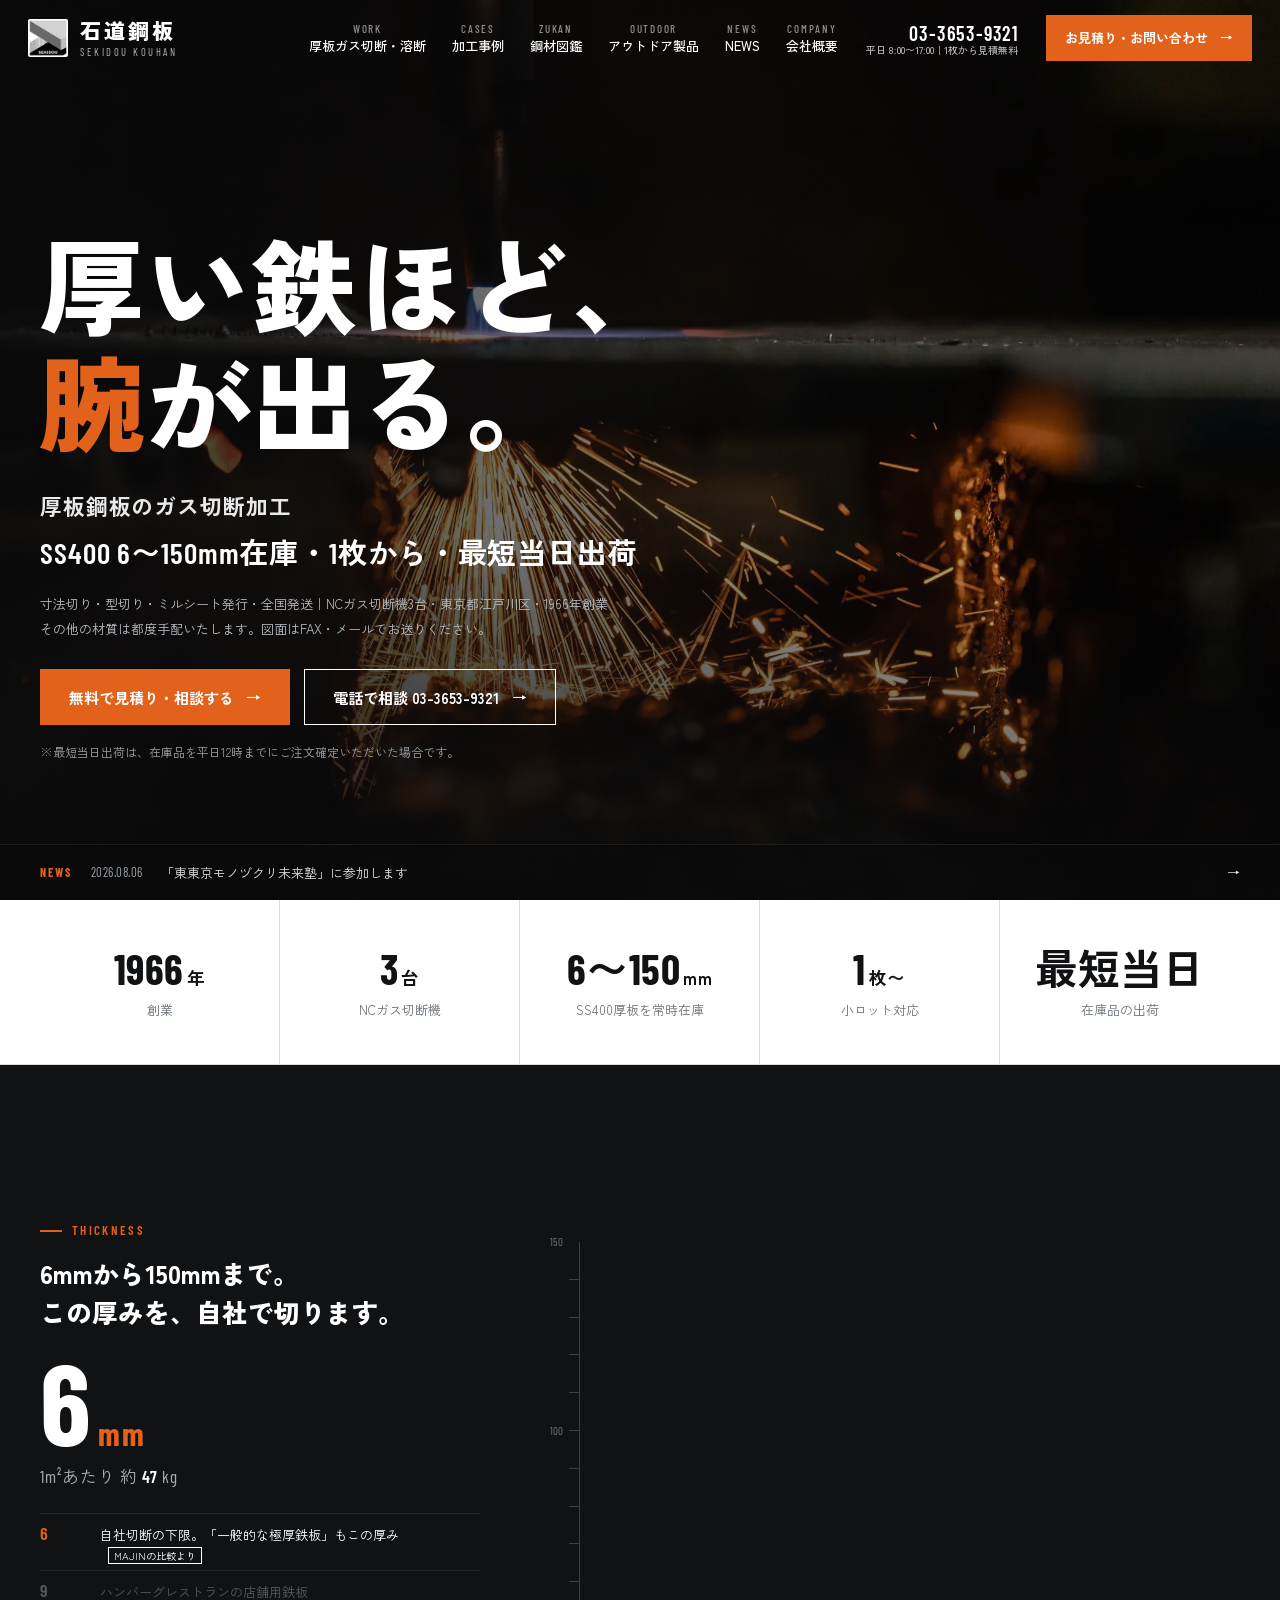
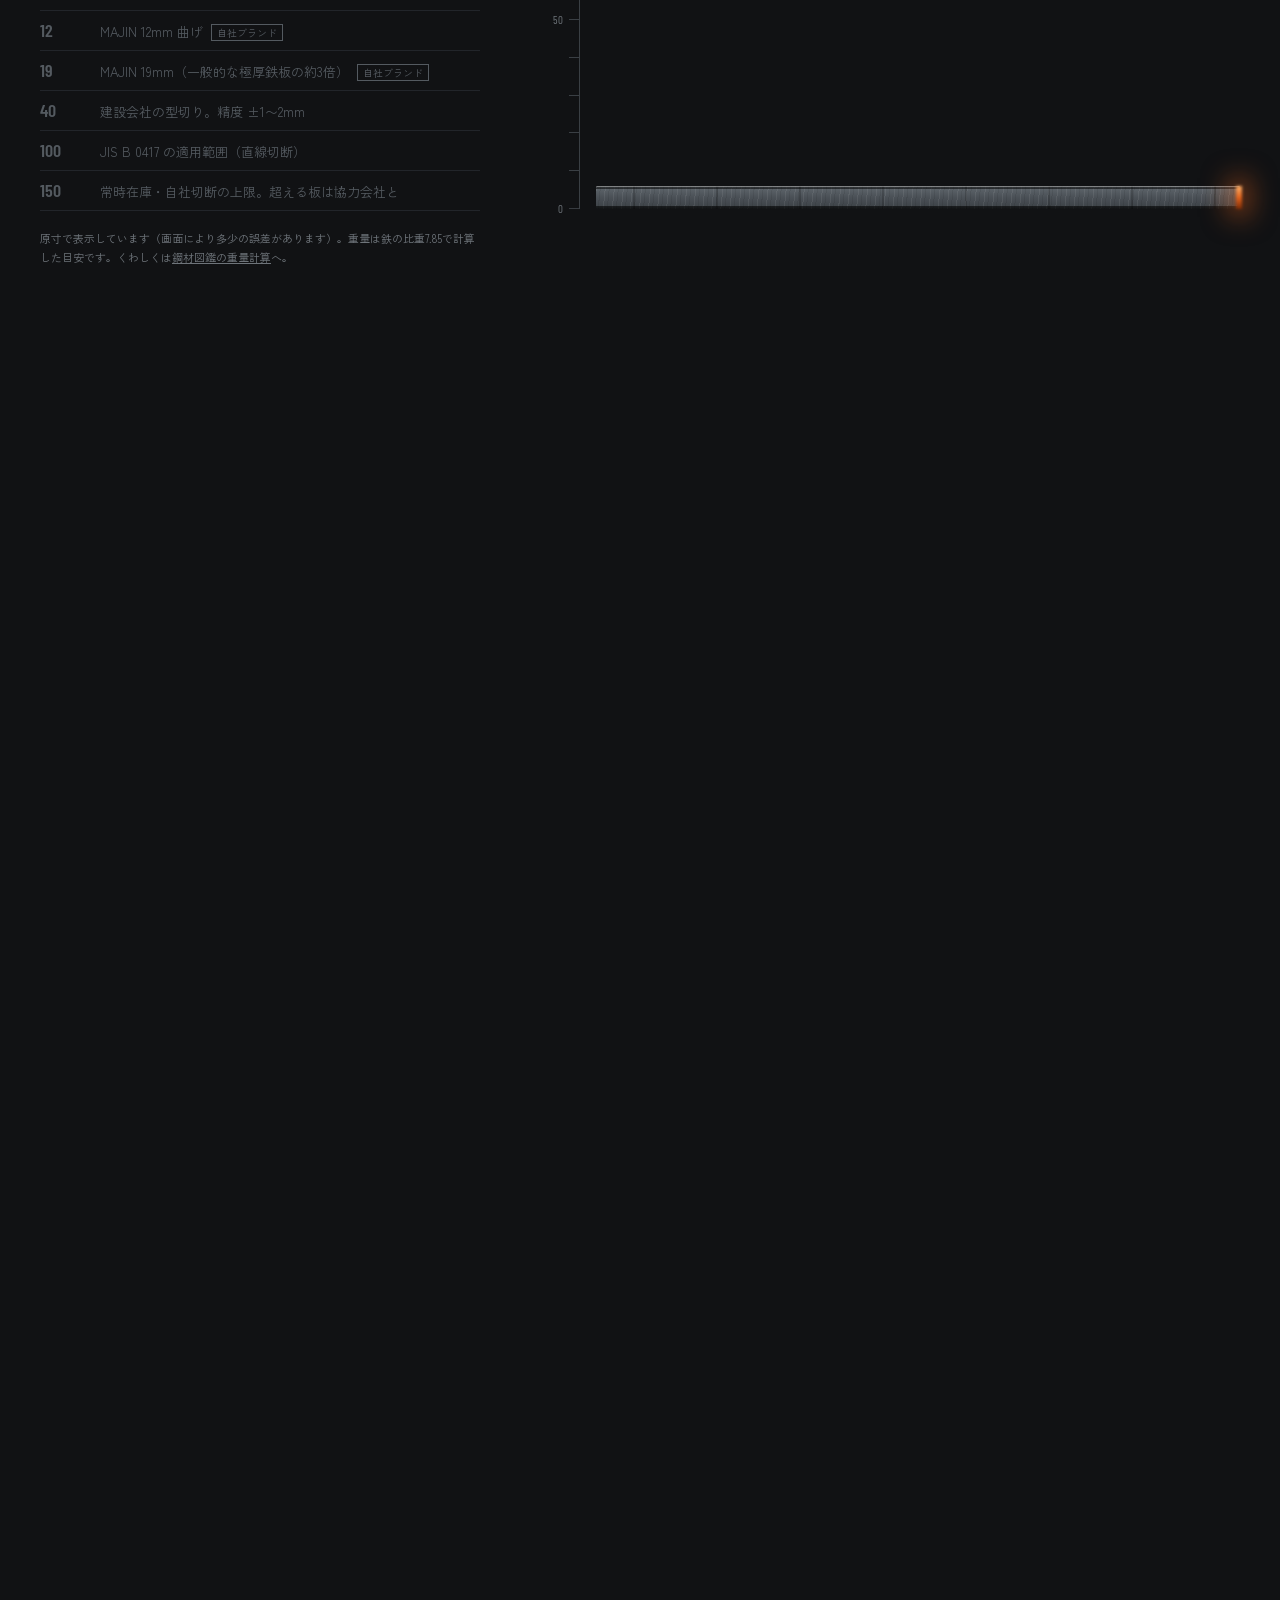
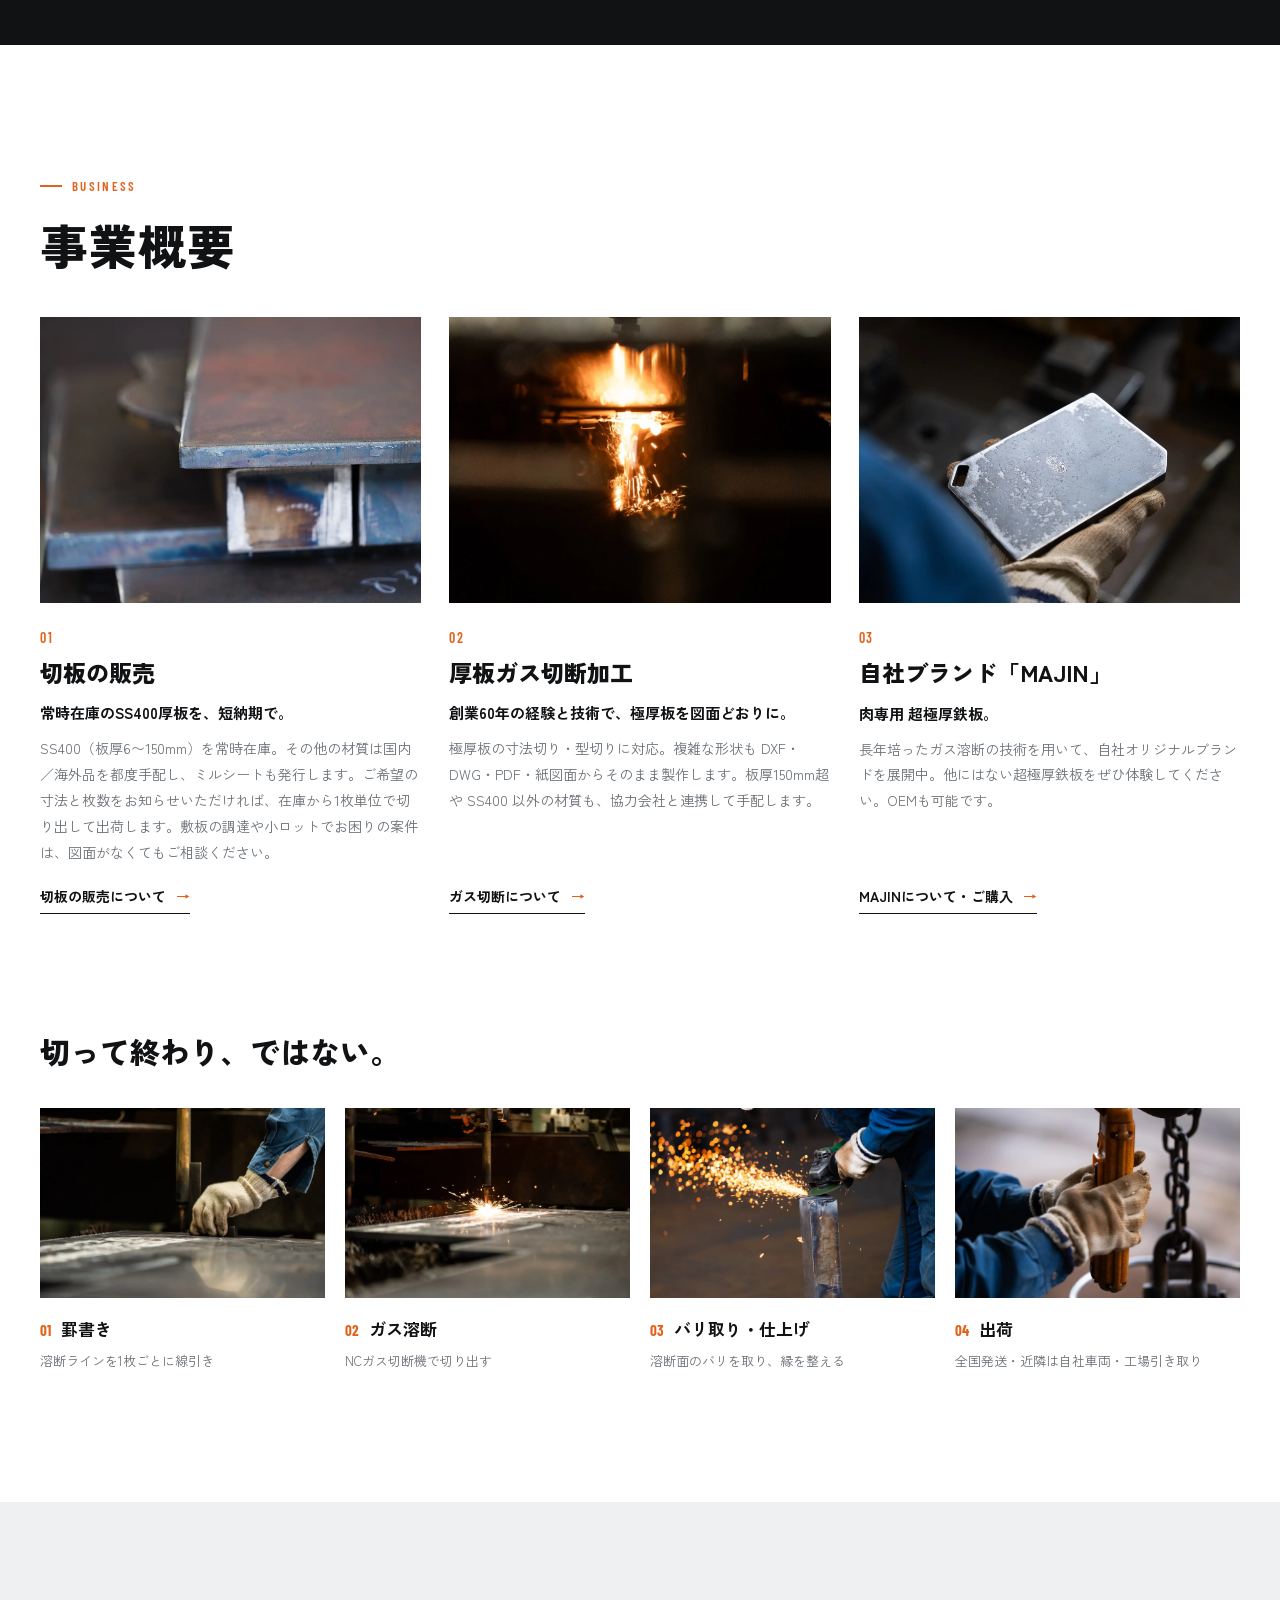
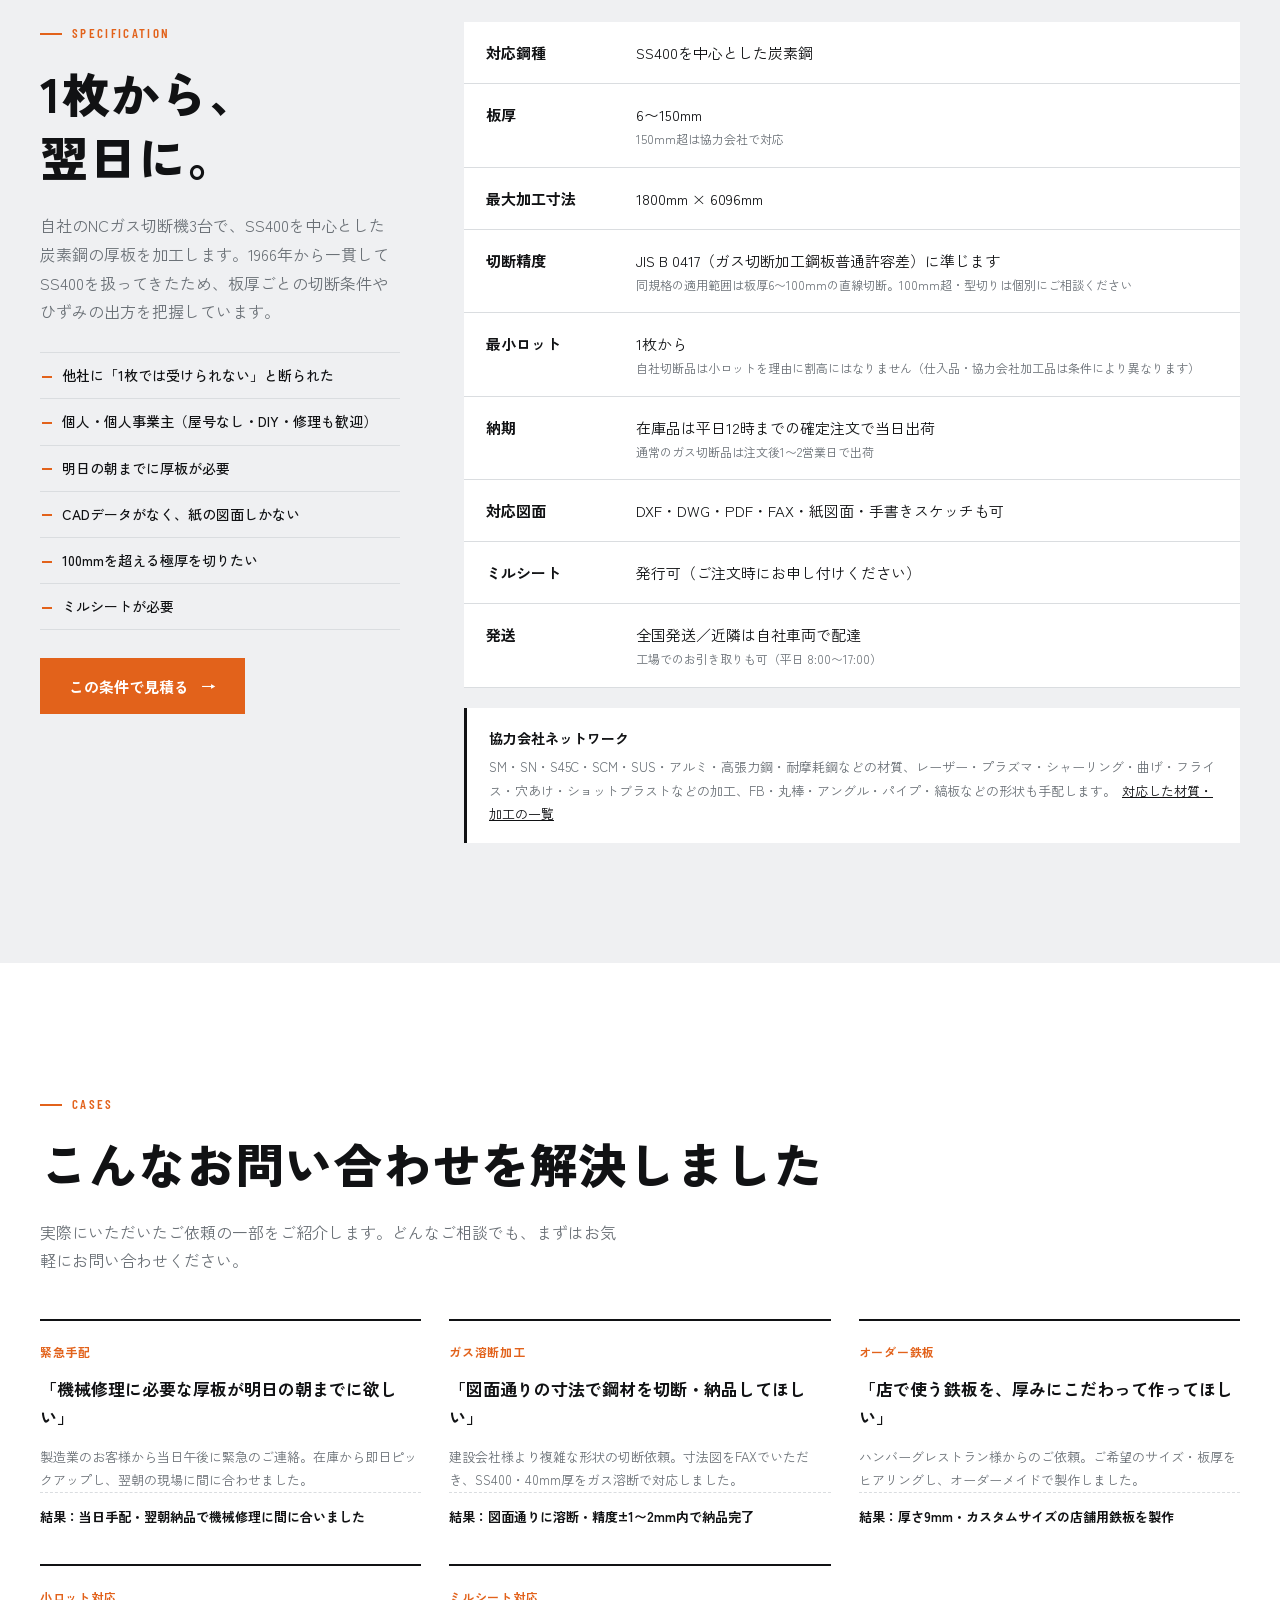
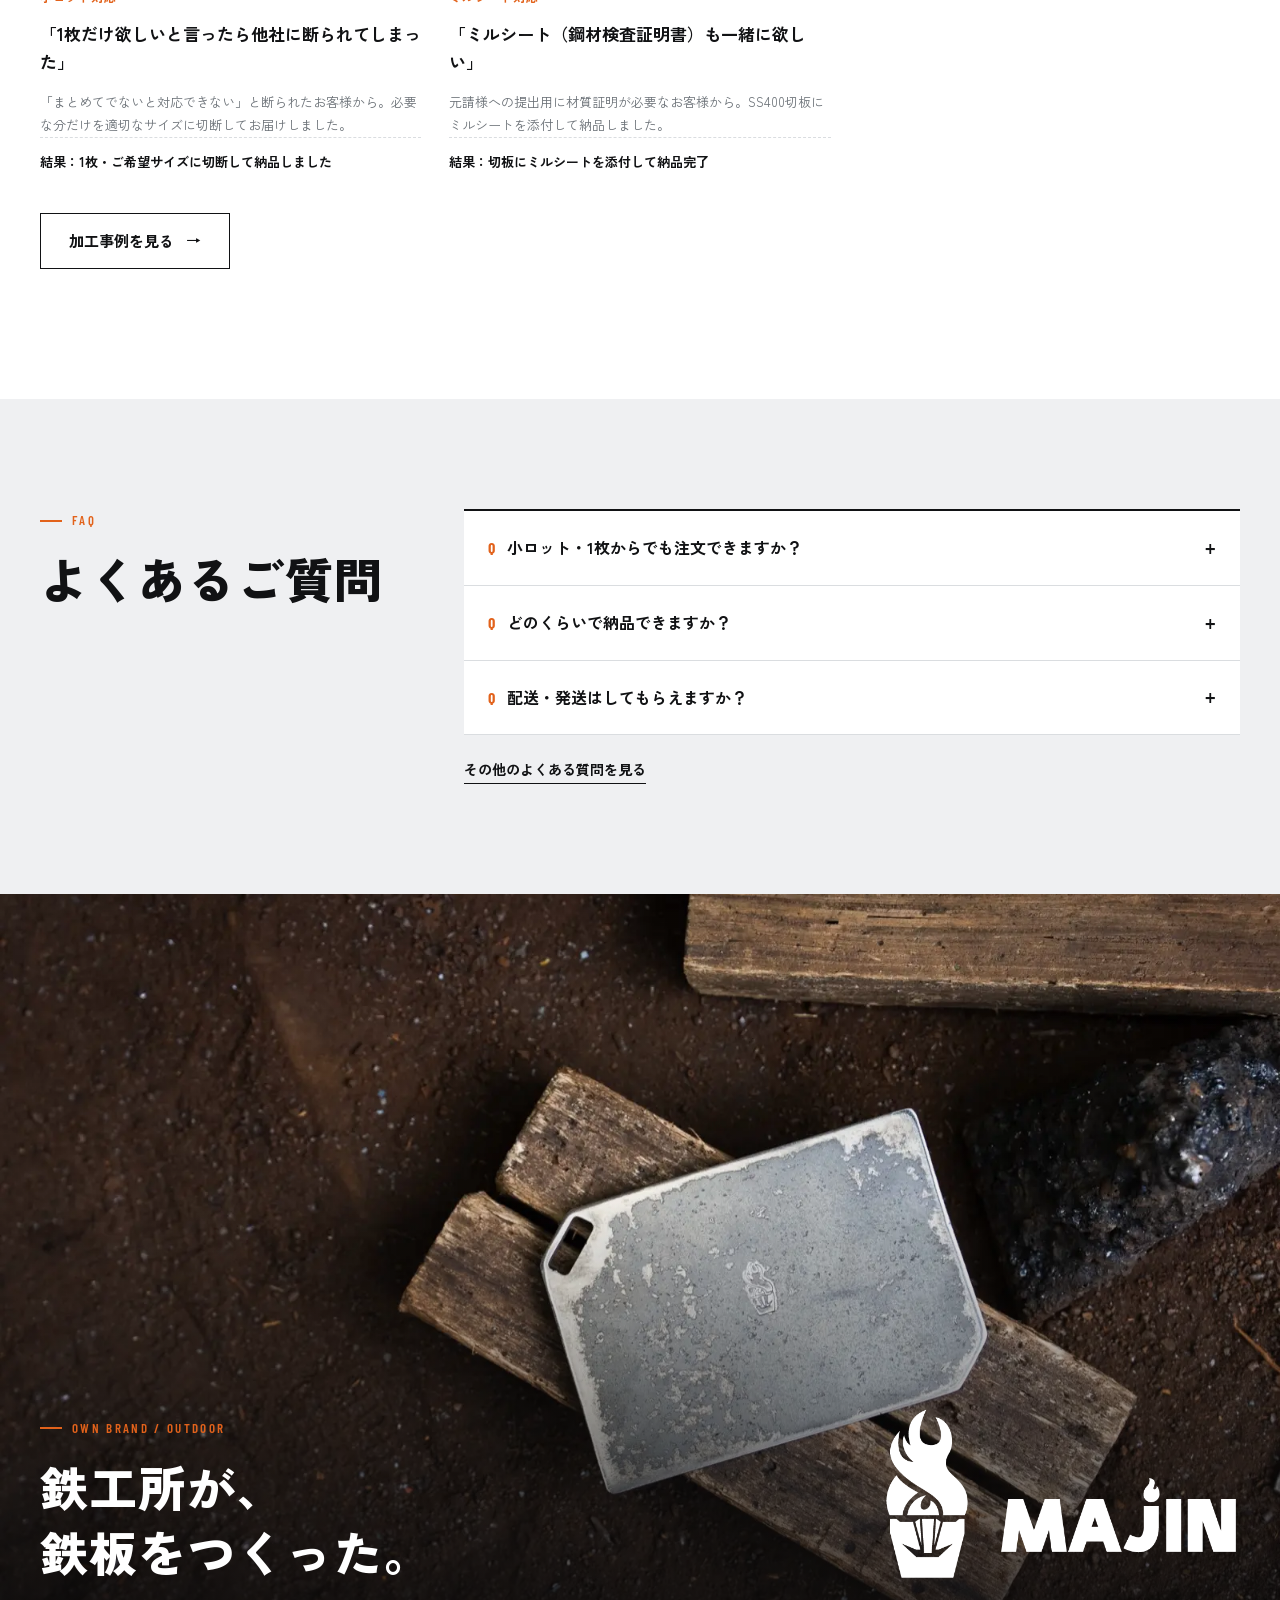
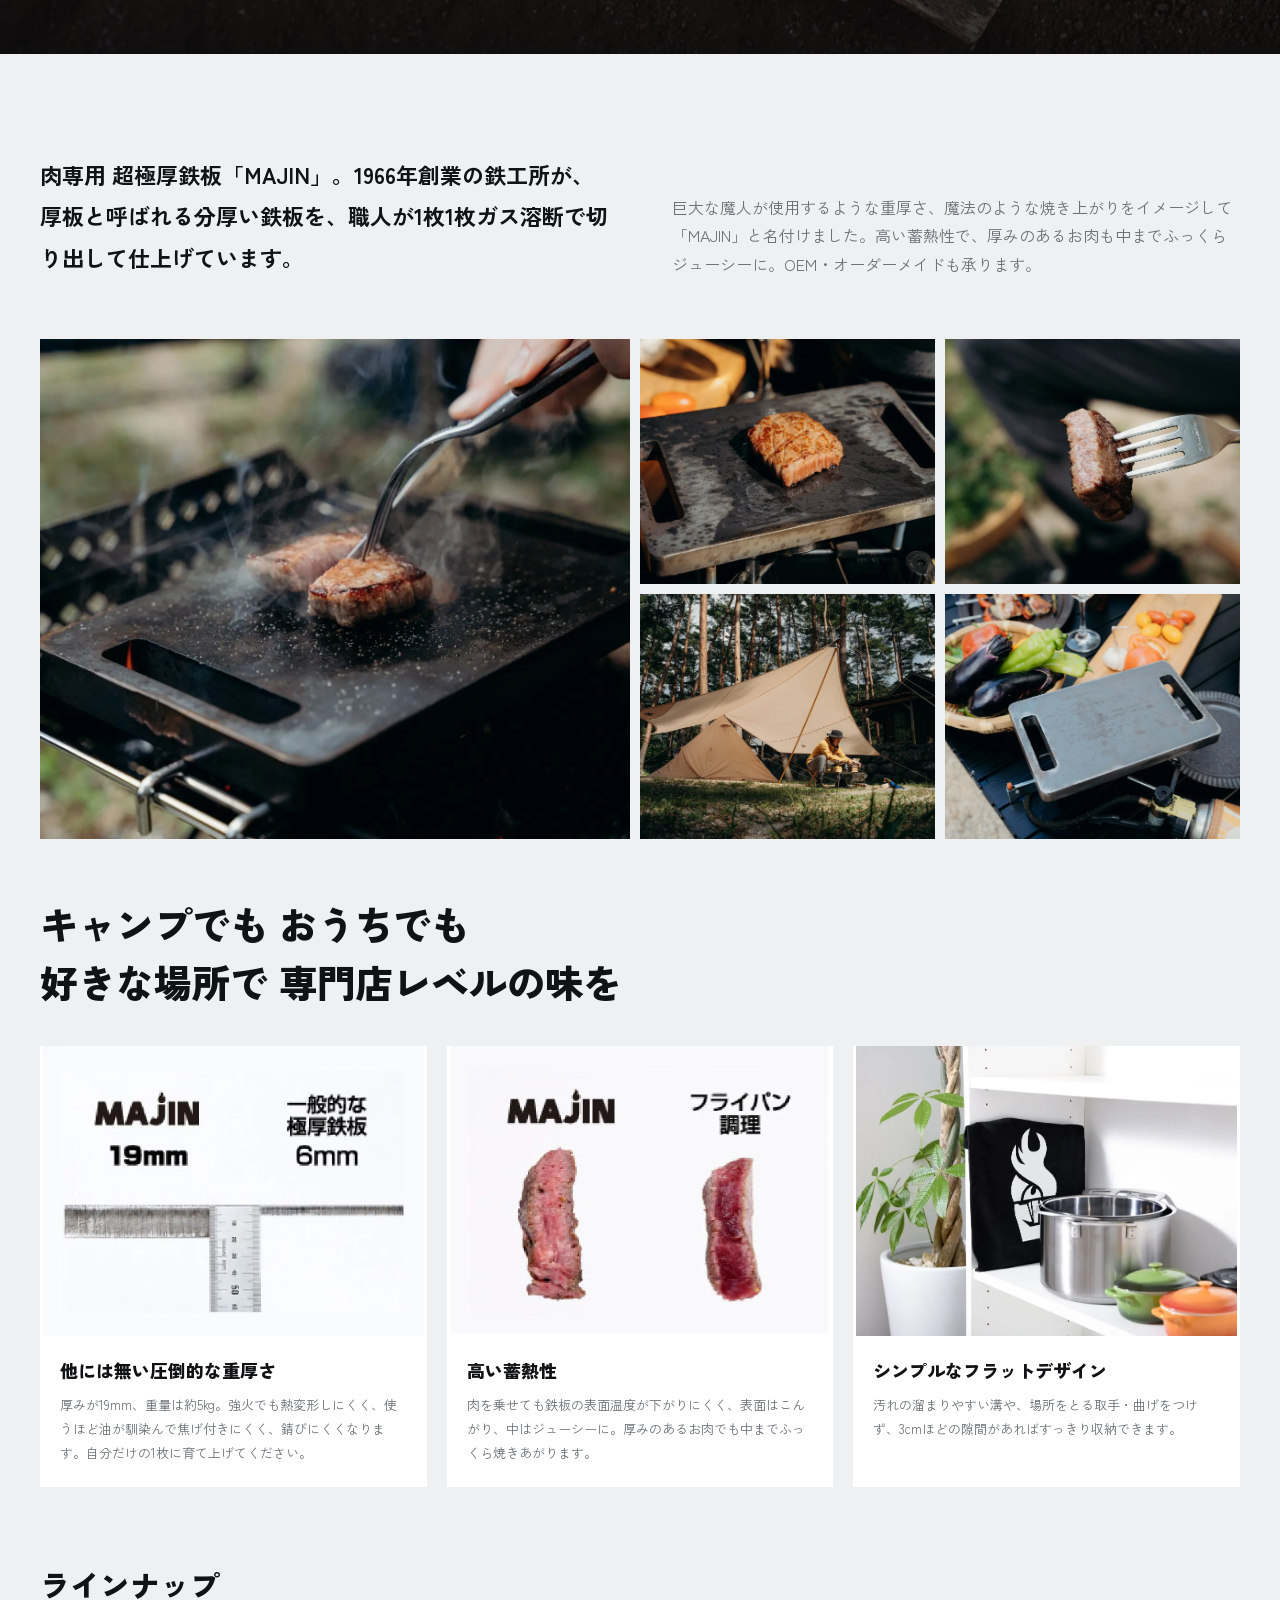
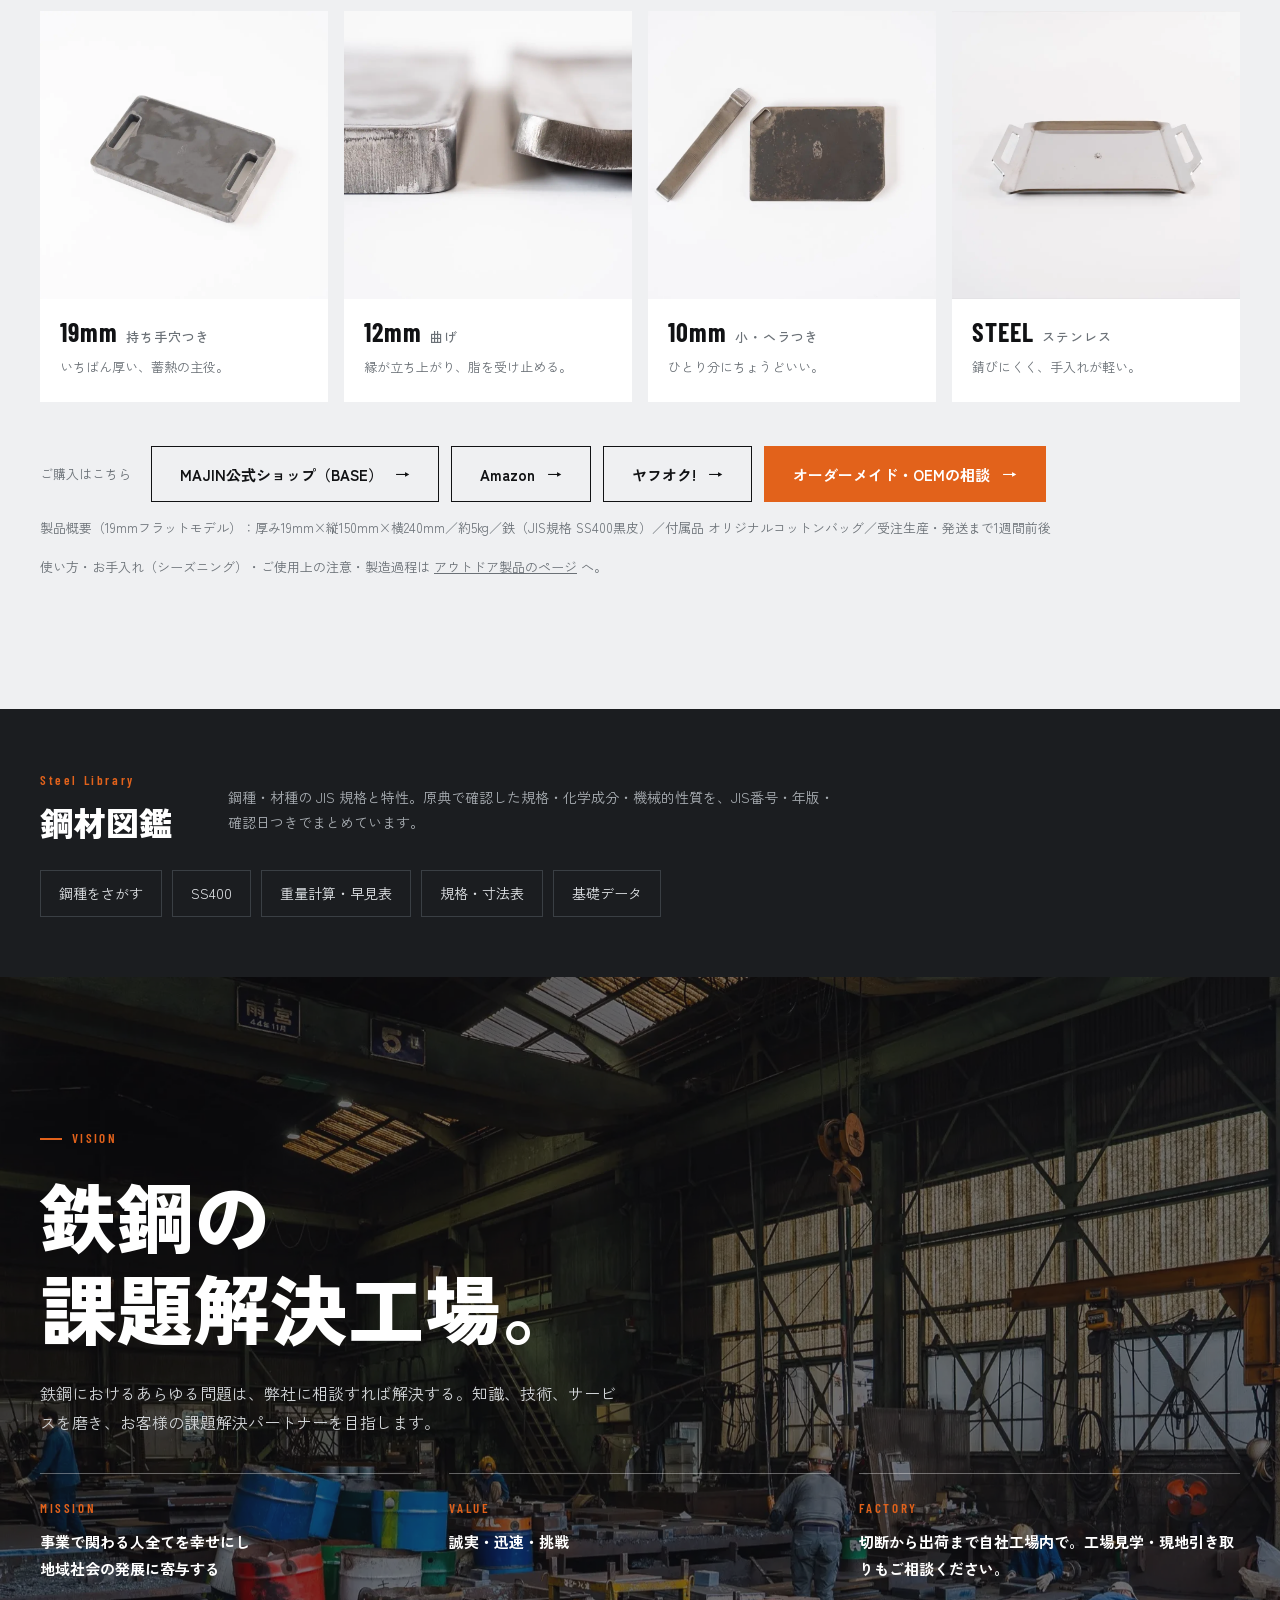
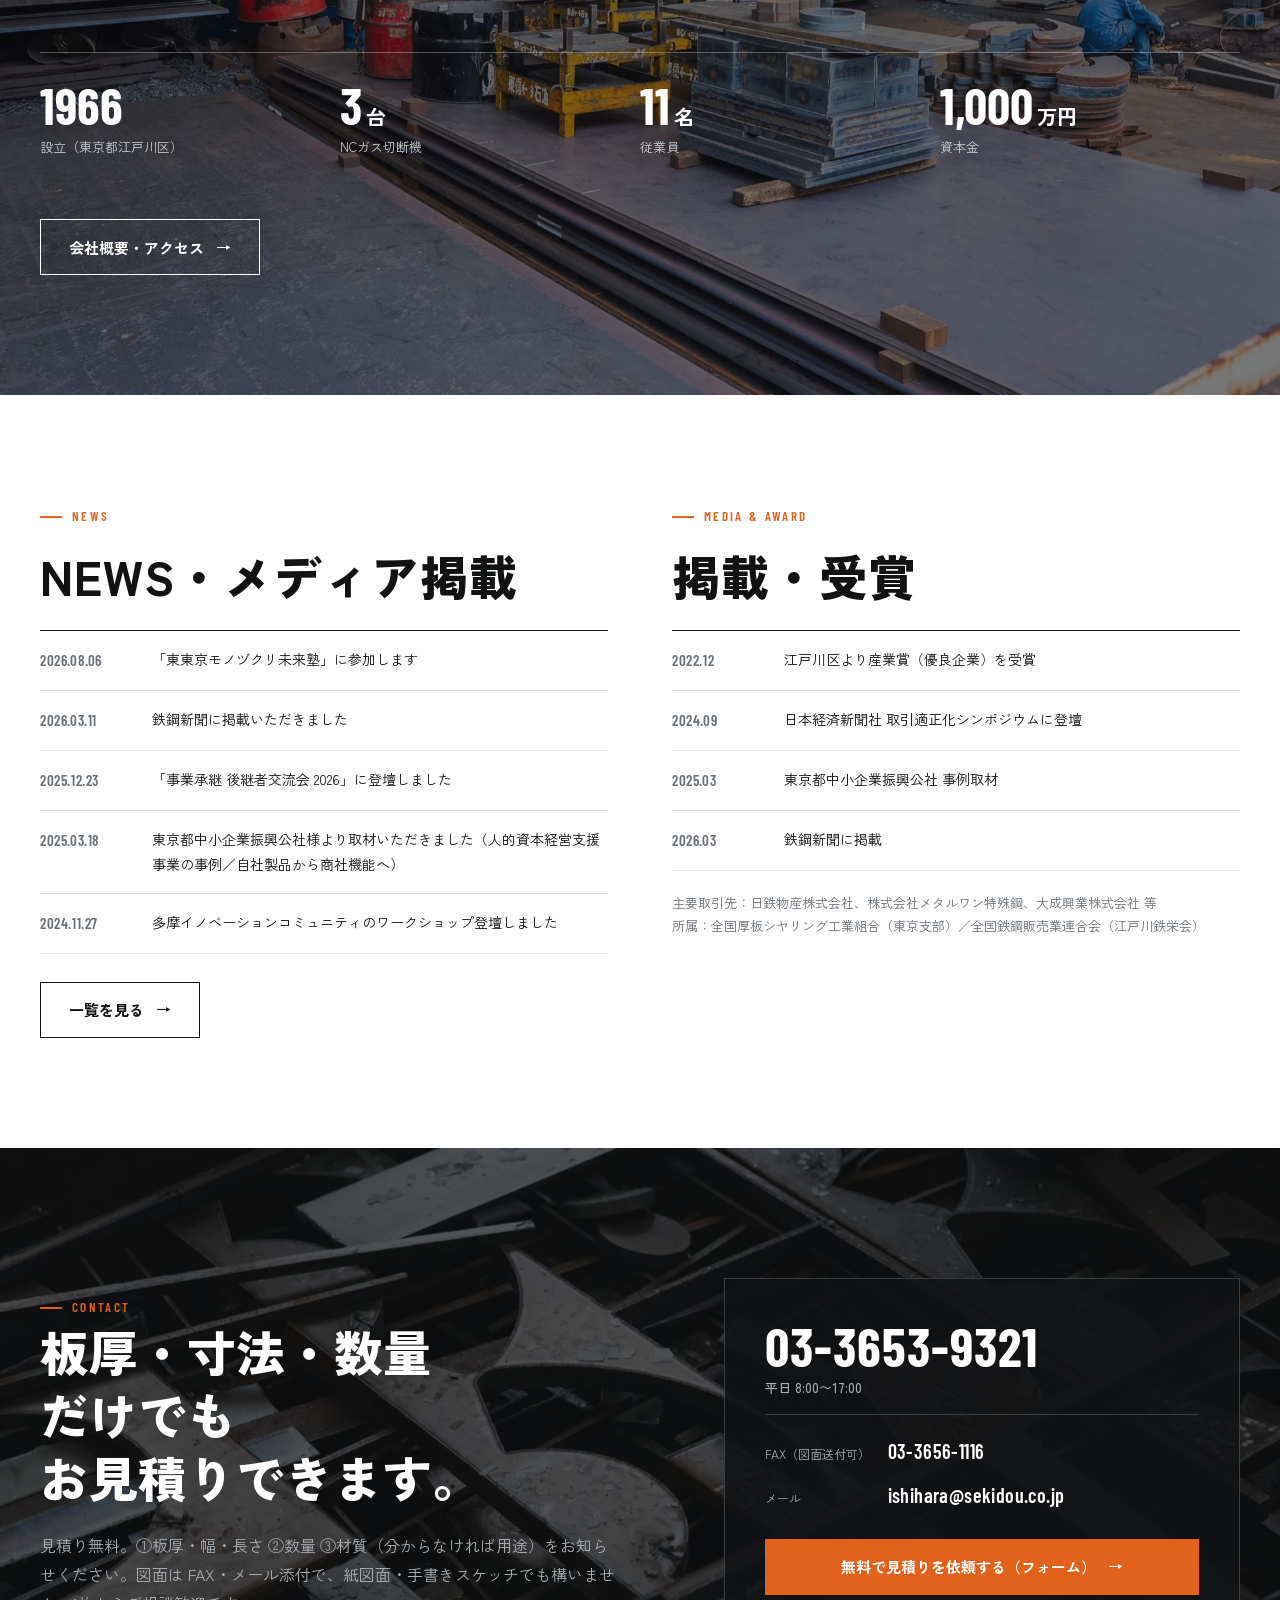
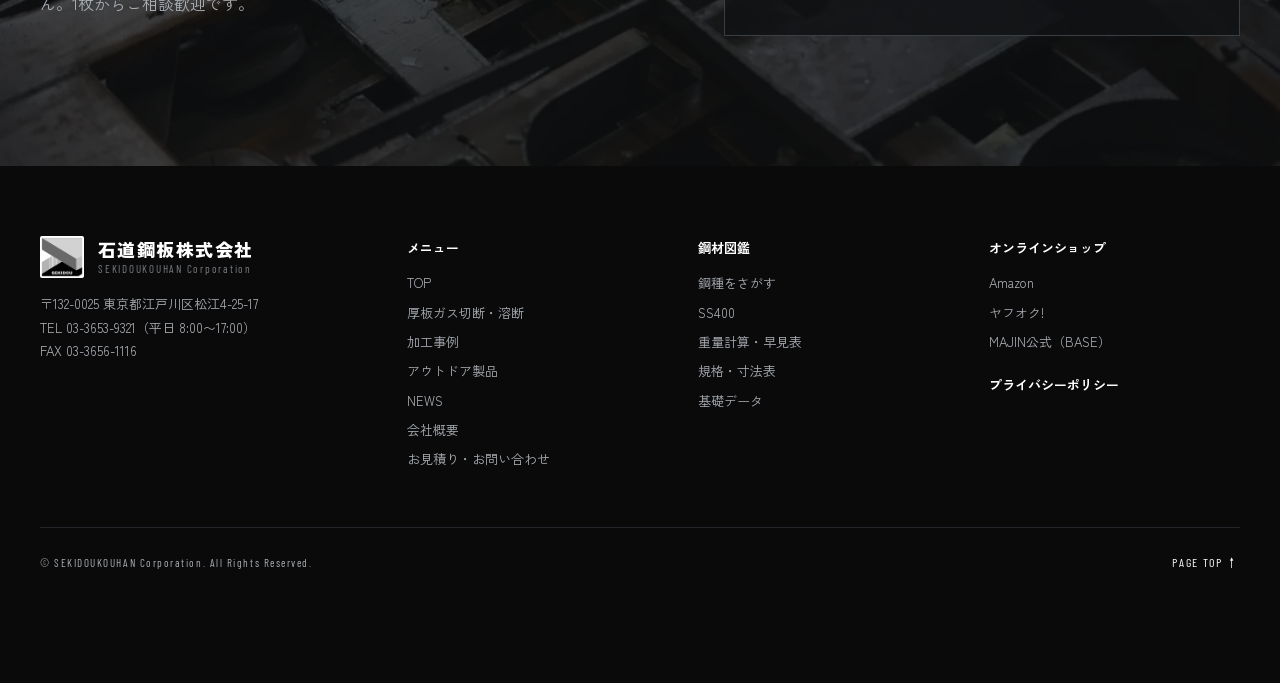
==== renewal/index.html @ c026b525 "renewal: ロゴを会社マーク＋漢字「石道鋼板」に、フッターを会社名（漢字）に Co-Authored-By: Claude Opus 5.5 <noreply@anthropic.com> Cl" ====
<!doctype html>
<html lang="ja">
<head>
<meta charset="utf-8">
<meta name="viewport" content="width=device-width,initial-scale=1">
<title>厚板鋼板の切板販売・ガス切断加工｜1枚から・最短当日出荷｜石道鋼板（東京都江戸川区）</title>
<meta name="description" content="SS400 6〜150mmを常時在庫。NCガス切断機3台で、寸法切りから型切りまで1枚から。平日12時までのご注文確定で在庫品は当日出荷。東京都江戸川区・1966年創業。">
<meta name="robots" content="noindex">
<link rel="preconnect" href="https://fonts.googleapis.com"><link rel="preconnect" href="https://fonts.gstatic.com" crossorigin>
<link href="https://fonts.googleapis.com/css2?family=Barlow+Condensed:wght@500;600;700&family=Zen+Kaku+Gothic+New:wght@400;500;700;900&display=swap" rel="stylesheet">
<style>
/* ===== tokens ===== 鉄黒・白・火 の3色。地は白／寒色の淡グレー／鉄黒のみ（クリーム・生成りは使わない） */
:root{
  --iron:#111214; --iron2:#1B1D20; --steel:#2C2F33; --gray:#6B7177; --line:#DADDE0; --mist:#EFF0F2; --white:#fff;
  --fire:#E2621B; --fire-d:#B9480C;
  --jp:"Zen Kaku Gothic New",system-ui,sans-serif; --en:"Barlow Condensed","Zen Kaku Gothic New",sans-serif;
  --wrap:min(1200px,calc(100% - 48px));
}
*{box-sizing:border-box;margin:0;padding:0}
html{scroll-behavior:smooth}
body{font-family:var(--jp);color:var(--iron);background:var(--white);line-height:1.8;font-size:16px;-webkit-font-smoothing:antialiased;overflow-x:hidden}
img,video{display:block;max-width:100%}
a{color:inherit;text-decoration:none}
.wrap{width:var(--wrap);margin-inline:auto}
.en{font-family:var(--en);letter-spacing:.06em;text-transform:uppercase}
.lab{font-family:var(--en);font-weight:600;font-size:13px;letter-spacing:.18em;text-transform:uppercase;color:var(--fire);display:flex;align-items:center;gap:10px}
.lab::before{content:"";width:22px;height:2px;background:currentColor}
.h2,.gauge__h,.hero__copy,.ct__copy,.co__vision{word-break:auto-phrase}.h2{font-weight:900;font-size:clamp(28px,4vw,48px);line-height:1.35;letter-spacing:.02em;margin:14px 0 22px}
.lead{color:var(--gray);max-width:36em}
.on-dark .lead{color:#A9AEB3}
.btn{display:inline-flex;align-items:center;gap:12px;height:56px;padding:0 28px;font-weight:700;font-size:15px;border:1.5px solid currentColor;transition:.25s}
.btn::after{content:"→";font-family:var(--en)}
.btn--fire{background:var(--fire);border-color:var(--fire);color:#fff}
.btn--fire:hover{background:var(--fire-d);border-color:var(--fire-d)}
.btn--line:hover{background:var(--iron);color:#fff;border-color:var(--iron)}
.on-dark .btn--line:hover{background:#fff;color:var(--iron);border-color:#fff}
.chk{display:none}
body.check .chk{display:inline-block;background:#FFE14D;color:#111;font:700 11px/1.4 var(--jp);padding:2px 6px;margin:0 4px;vertical-align:middle;letter-spacing:0}

/* ===== header ===== */
.hd{position:fixed;inset:0 0 auto;z-index:50;color:#fff;transition:background .3s,color .3s,box-shadow .3s}
.hd.is-solid{background:rgba(255,255,255,.96);color:var(--iron);box-shadow:0 1px 0 var(--line);backdrop-filter:blur(8px)}
.hd__in{display:flex;align-items:center;gap:28px;height:76px;padding:0 28px}
.logo{display:flex;flex-direction:column;line-height:1.1;margin-right:auto}
.logo b{font-weight:900;font-size:20px;letter-spacing:.12em}
.logo small{font-family:var(--en);font-size:11px;letter-spacing:.22em;opacity:.7;margin-top:4px}
.nav{display:flex;gap:26px}
.nav a{display:flex;flex-direction:column;align-items:center;line-height:1.2;font-size:13px;font-weight:500}
.nav a span{font-family:var(--en);font-size:11px;letter-spacing:.16em;opacity:.55;margin-bottom:3px}
.nav a:hover span{opacity:1;color:var(--fire)}
.hd__tel{font-family:var(--en);font-weight:600;font-size:20px;letter-spacing:.04em;line-height:1.1;text-align:right}
.hd__tel small{display:block;font-family:var(--jp);font-size:10px;font-weight:500;letter-spacing:0;opacity:.7}
.hd .btn{height:46px;padding:0 20px;font-size:14px}
.menu{display:none;width:44px;height:44px;border:0;background:none;color:inherit}
.menu i{display:block;width:24px;height:2px;background:currentColor;margin:5px auto}

/* ===== hero ===== */
.hero{position:relative;height:100svh;min-height:640px;background:var(--iron);color:#fff;overflow:hidden}
.hero video,.hero .poster{position:absolute;inset:0;width:100%;height:100%;object-fit:cover}
.hero::after{content:"";position:absolute;inset:0;background:linear-gradient(90deg,rgba(10,10,11,.86) 0%,rgba(10,10,11,.55) 45%,rgba(10,10,11,.1) 100%),linear-gradient(0deg,rgba(10,10,11,.7),transparent 40%)}
.hero__in{position:relative;z-index:2;height:100%;display:flex;flex-direction:column;justify-content:flex-end;padding:0 0 9vh}
.hero__eyebrow{font-size:14px;font-weight:500;letter-spacing:.08em;color:#C9CDD1;margin-bottom:22px}
.hero__copy{font-weight:900;font-size:clamp(46px,8.2vw,124px);line-height:1.12;letter-spacing:.01em}
.hero__copy em{font-style:normal;color:var(--fire)}
.hero h1{font-weight:700;font-size:clamp(15px,1.5vw,19px);line-height:1.7;margin:30px 0 34px;max-width:38em;color:#E7E9EB}
.hero h1 b span{white-space:nowrap}.hero h1 b{display:block;font-family:var(--en);font-weight:600;font-size:clamp(20px,2.2vw,28px);letter-spacing:.04em;color:#fff}
.hero__cta{display:flex;flex-wrap:wrap;gap:14px}
.hero__note{font-size:12px;color:#9AA0A6;margin-top:16px}
.hero__scroll{position:absolute;right:28px;bottom:9vh;z-index:2;writing-mode:vertical-rl;font-family:var(--en);font-size:12px;letter-spacing:.3em;color:#9AA0A6}
.hero__scroll::after{content:"";display:inline-block;width:1px;height:60px;background:#9AA0A6;margin-top:12px}

/* ===== promise ===== */
.promise{padding:110px 0 100px}
.promise__grid{display:grid;grid-template-columns:repeat(3,1fr);border-top:2px solid var(--iron);margin-top:44px}
.pr{padding:34px 30px 30px 0;border-right:1px solid var(--line)}
.pr+.pr{padding-left:30px}.pr:last-child{border-right:0}
.pr__num{font-family:var(--en);font-weight:700;font-size:clamp(48px,5.4vw,76px);line-height:1;letter-spacing:.01em}
.pr__num small{font-family:var(--jp);font-size:.32em;font-weight:700;margin-left:6px;letter-spacing:.02em}
.pr h3{font-size:19px;font-weight:700;margin:18px 0 8px}
.pr p{font-size:14px;color:var(--gray)}

/* ===== gauge（板厚スケール） ===== */
.gauge{position:relative;height:420vh;background:var(--iron);color:#fff}
.gauge__stick{position:sticky;top:0;height:100svh;display:grid;grid-template-columns:minmax(320px,440px) 1fr;gap:64px;align-items:center;width:var(--wrap);margin:0 auto;padding:96px 0 40px}
.gauge__h{font-weight:900;font-size:clamp(20px,2vw,26px);line-height:1.5;margin:12px 0 18px}
.gauge__read{font-family:var(--en);font-weight:700;line-height:.9;font-size:clamp(88px,9vw,140px);letter-spacing:-.01em;display:flex;align-items:baseline;gap:8px}
.gauge__read small{font-size:.28em;color:var(--fire);letter-spacing:.06em}
.gauge__kg{font-family:var(--en);font-size:17px;letter-spacing:.06em;color:#A9AEB3;margin-top:8px}
.gauge__kg b{color:#fff;font-weight:600}
.gauge__note{font-size:11px;color:#6E747A;margin-top:18px;line-height:1.7}
.gauge__stage{position:relative;margin-top:8px;height:100%;max-height:640px;align-self:stretch;--k:3.7795;--t:6}
.ruler{position:absolute;left:0;bottom:0;width:36px;height:calc(150px * var(--k));border-right:1px solid #3A3F44;
  background:repeating-linear-gradient(0deg,#3A3F44 0 1px,transparent 1px calc(10px * var(--k))) right bottom/10px 100% no-repeat}
.ruler span{position:absolute;right:16px;bottom:calc(var(--n) * 1px * var(--k));transform:translateY(50%);font-family:var(--en);font-size:11px;color:#6E747A}
.plate{position:absolute;left:52px;right:0;bottom:0;height:calc(var(--t) * 1px * var(--k));border-radius:1px;
  background:
   linear-gradient(180deg,rgba(0,0,0,.55) 0 3px,transparent 3px calc(100% - 3px),rgba(0,0,0,.6) calc(100% - 3px)),
   repeating-linear-gradient(96deg,rgba(255,255,255,.07) 0 1px,transparent 1px 4px,rgba(0,0,0,.08) 4px 5px,transparent 5px 9px),
   repeating-linear-gradient(90deg,transparent 0 37px,rgba(0,0,0,.18) 37px 39px,transparent 39px 83px),
   linear-gradient(180deg,#8D949A 0%,#5C6369 10%,#4A5056 50%,#3E4348 90%,#2A2E32 100%);
  box-shadow:0 40px 60px -30px rgba(0,0,0,.9),inset 0 1px 0 rgba(255,255,255,.35)}
.plate::after{content:"";position:absolute;right:-2px;top:0;bottom:0;width:6px;background:linear-gradient(180deg,#FFB067,var(--fire) 50%,#7A2A05);filter:blur(1.5px);box-shadow:0 0 26px 8px rgba(226,98,27,.5)}
.marks{list-style:none;margin-top:22px;border-top:1px solid #22252A}
.marks li{display:grid;grid-template-columns:48px 1fr;gap:12px;align-items:baseline;padding:6px 0;font-size:13px;line-height:1.5;color:#545A60;transition:color .3s;border-bottom:1px solid #22252A}
.marks li b{font-family:var(--en);font-size:18px;font-weight:600}
.marks li.is-on{color:#C9CDD1}.marks li.is-cur{color:#fff}.marks li.is-on b{color:var(--fire)}
.marks .tag{font-style:normal;font-size:10px;border:1px solid currentColor;padding:0 5px;margin-left:8px;white-space:nowrap}
body.static .hd{position:absolute}body.static .gauge{height:auto}body.static .gauge__stick{position:static;height:auto;min-height:900px}

/* ===== work（本業） ===== */
.work{padding:130px 0 0}
.work__top{display:grid;grid-template-columns:1.05fr 1fr;gap:64px;align-items:center}
.work__img{aspect-ratio:4/3;overflow:hidden;background:var(--iron)}
.work__img img{width:100%;height:100%;object-fit:cover}
.steps{display:grid;grid-template-columns:repeat(4,1fr);gap:20px;margin-top:90px;counter-reset:s}
.st figure{aspect-ratio:3/2;overflow:hidden;background:var(--iron)}
.st img{width:100%;height:100%;object-fit:cover;transition:transform .6s}
.st:hover img{transform:scale(1.04)}
.st h4{display:flex;gap:10px;align-items:baseline;font-size:17px;font-weight:700;margin:16px 0 4px}
.st h4::before{counter-increment:s;content:"0" counter(s);font-family:var(--en);color:var(--fire);font-size:15px}
.st p{font-size:13px;color:var(--gray)}

/* ===== spec ===== */
.spec{padding:120px 0;background:var(--mist);margin-top:130px}
.spec__grid{display:grid;grid-template-columns:360px 1fr;gap:64px}
.spec table{width:100%;border-collapse:collapse;font-size:15px;background:#fff}
.spec th,.spec td{text-align:left;padding:17px 22px;border-bottom:1px solid var(--line);vertical-align:top}
.spec th{width:150px;font-weight:700;white-space:nowrap}
.spec td small{display:block;color:var(--gray);font-size:12px}
.spec__more{display:flex;gap:12px;margin-top:28px;flex-wrap:wrap}

/* ===== cases ===== */
.cases{padding:130px 0}
.cases__row{display:grid;grid-template-columns:repeat(5,1fr);gap:16px;margin-top:44px}
.cs{border-top:2px solid var(--iron);padding-top:20px;display:flex;flex-direction:column}
.cs__tag{font-family:var(--en);font-size:12px;font-weight:600;letter-spacing:.14em;color:var(--fire)}
.cs q{display:block;font-weight:700;font-size:16px;line-height:1.65;margin:12px 0 14px;quotes:"「" "」"}
.cs p{font-size:13px;color:var(--gray);margin-top:auto;padding-top:12px;border-top:1px dashed var(--line)}

/* ===== majin ===== */
.majin{background:var(--mist);padding:0 0 130px;overflow:hidden}
.majin__hero{position:relative;height:min(86svh,760px);background:var(--iron);color:#fff;display:flex;align-items:flex-end}
.majin__hero>img{position:absolute;inset:0;width:100%;height:100%;object-fit:cover}
.majin__hero::after{content:"";position:absolute;inset:0;background:linear-gradient(0deg,rgba(10,10,11,.85),rgba(10,10,11,.05) 60%)}
.majin__hero .wrap{position:relative;z-index:2;padding-bottom:70px;display:flex;justify-content:space-between;align-items:flex-end;gap:40px}
.majin__logo{width:min(360px,60vw)}
.majin__intro{display:grid;grid-template-columns:1fr 1fr;gap:64px;padding:100px 0 60px;align-items:end}
.line{display:grid;grid-template-columns:repeat(4,1fr);gap:16px}
.ln{background:#fff}
.ln figure{aspect-ratio:1/1;overflow:hidden;background:#EEF0F3}
.ln img{width:100%;height:100%;object-fit:cover}
.ln__b{padding:20px 20px 24px}
.ln__t{font-family:var(--en);font-weight:700;font-size:26px;letter-spacing:.04em;line-height:1}
.ln__t small{font-family:var(--jp);font-size:13px;font-weight:500;margin-left:8px;color:var(--gray)}
.ln p{font-size:13px;color:var(--gray);margin-top:10px}
.majin__buy{display:flex;flex-wrap:wrap;gap:12px;align-items:center;margin-top:44px}
.majin__buy span{font-size:13px;color:var(--gray);margin-right:8px}

/* ===== zukan ===== */
.zukan{background:var(--iron2);color:#fff}
.zukan a{display:grid;grid-template-columns:auto 1fr auto;gap:40px;align-items:center;padding:56px 0}
.zukan__ttl{font-weight:900;font-size:clamp(24px,2.6vw,34px)}
.zukan__ttl span{display:block;font-family:var(--en);font-size:13px;letter-spacing:.2em;color:var(--fire);font-weight:600}
.zukan__tags{display:flex;flex-wrap:wrap;gap:8px}
.zukan__tags li{list-style:none;font-size:13px;border:1px solid #3A3F44;padding:6px 12px;color:#C9CDD1}
.zukan__go{font-family:var(--en);font-size:40px;color:var(--fire);transition:transform .3s}
.zukan a:hover .zukan__go{transform:translateX(8px)}

/* ===== company ===== */
.co{position:relative;color:#fff;background:var(--iron)}
.co__img{position:absolute;inset:0}
.co__img img{width:100%;height:100%;object-fit:cover;opacity:.45}
.co__in{position:relative;padding:150px 0 120px}
.co__vision{font-weight:900;font-size:clamp(40px,6vw,86px);line-height:1.2;margin:18px 0 26px}
.co__vals{display:flex;gap:10px;margin:28px 0 70px}
.co__vals li{list-style:none;border:1px solid rgba(255,255,255,.4);padding:6px 18px;font-weight:700;letter-spacing:.2em}
.facts{display:grid;grid-template-columns:repeat(4,1fr);border-top:1px solid rgba(255,255,255,.3)}
.fc{padding:26px 24px 0 0}
.fc b{display:block;font-family:var(--en);font-weight:700;font-size:clamp(36px,4vw,56px);line-height:1}
.fc b small{font-size:.4em;margin-left:4px}
.fc span{font-size:13px;color:#C9CDD1}
.press{background:#fff;padding:110px 0}
.press__grid{display:grid;grid-template-columns:1fr 1fr;gap:64px}
.plist{list-style:none;border-top:1px solid var(--iron)}
.plist li{display:grid;grid-template-columns:96px 1fr;gap:16px;padding:16px 0;border-bottom:1px solid var(--line);font-size:14px}
.plist time{font-family:var(--en);font-weight:600;font-size:15px;color:var(--gray);letter-spacing:.04em}
.plist .new{color:var(--fire);font-weight:700;font-size:11px;border:1px solid var(--fire);padding:0 6px;margin-right:8px}

/* ===== contact ===== */
.ct{position:relative;background:var(--iron);color:#fff;overflow:hidden}
.ct__img{position:absolute;inset:0}.ct__img img{width:100%;height:100%;object-fit:cover;opacity:.28}
.ct__in{position:relative;padding:130px 0;display:grid;grid-template-columns:1.2fr 1fr;gap:64px;align-items:center}
.ct__copy{font-weight:900;font-size:clamp(32px,4.4vw,60px);line-height:1.3}
.ct__box{background:rgba(17,18,20,.86);border:1px solid #3A3F44;padding:40px}
.ct__tel{font-family:var(--en);font-weight:700;font-size:clamp(40px,4.2vw,56px);line-height:1;letter-spacing:.02em;display:block}
.ct__tel small{display:block;font-family:var(--jp);font-size:13px;font-weight:500;color:#A9AEB3;margin-top:8px;letter-spacing:0}
.ct__fax{font-size:14px;color:#C9CDD1;margin:18px 0 26px;padding-top:18px;border-top:1px solid #3A3F44}
.ct__box .btn{width:100%;justify-content:center}

/* ===== footer ===== */
.ft{background:#0A0A0B;color:#A9AEB3;padding:70px 0 110px;font-size:13px}
.ft__grid{display:grid;grid-template-columns:1.3fr 1fr 1fr 1fr;gap:40px}
.ft h5{color:#fff;font-size:13px;margin-bottom:12px}
.ft li{list-style:none;margin:6px 0}
.ft a:hover{color:#fff}
.ft__c{margin-top:50px;font-family:var(--en);letter-spacing:.14em;font-size:11px}

/* SP menu */
body.menu-open .nav{display:flex;position:fixed;inset:62px 0 0;flex-direction:column;gap:0;background:var(--iron);color:#fff;padding:12px 24px;z-index:49}
body.menu-open .nav a{flex-direction:row;justify-content:space-between;align-items:center;padding:18px 0;border-bottom:1px solid #2C2F33;font-size:16px}
body.menu-open .nav a span{order:2;margin:0}
body.menu-open .hd{background:var(--iron);color:#fff}
/* SP bottom bar */
.spbar{display:none}

/* reveal */
.rv{opacity:0;transform:translateY(24px);transition:opacity .8s,transform .8s}
.rv.is-in{opacity:1;transform:none}

@media (max-width:1100px){
  .nav{display:none}.menu{display:block}
  .cases__row{grid-template-columns:repeat(2,1fr)}
}
@media (max-width:820px){
  :root{--wrap:calc(100% - 32px)}
  body{font-size:15px}
  .hd__in{height:62px;padding:0 12px 0 16px;gap:8px}
  .hd__tel,.hd .btn{display:none}
  .logo b{font-size:17px}
  .hero{min-height:600px}
  .hero::after{background:linear-gradient(0deg,rgba(10,10,11,.92) 0%,rgba(10,10,11,.55) 55%,rgba(10,10,11,.2) 100%)}
  .hero__in{padding-bottom:110px}
  .hero__copy{font-size:clamp(44px,13vw,64px)}
  .hero h1{margin:20px 0 24px}
  .hero__cta .btn{flex:1 1 100%;justify-content:center}
  .hero__scroll{display:none}
  .promise{padding:80px 0 70px}
  .promise__grid{grid-template-columns:1fr}
  .pr,.pr+.pr{padding:26px 0;border-right:0;border-bottom:1px solid var(--line)}
  .gauge{height:380vh}
  .gauge__stick{display:flex;flex-direction:column;gap:14px;padding:78px 0 74px}
  .gauge__h{font-size:17px;margin:6px 0 8px}
  .gauge__read{font-size:72px}
  .gauge__kg{font-size:14px}
  .gauge__note{display:none}
  .gauge__stage{flex:1;max-height:none;min-height:0}
  .marks{margin-top:10px}.marks li{padding:4px 0;font-size:12px;grid-template-columns:40px 1fr}.marks li b{font-size:16px}
  .marks li:not(.is-cur){display:none}
  body.static .gauge__stick{min-height:844px}
  .work{padding-top:90px}
  .work__top,.spec__grid,.majin__intro,.press__grid,.ct__in{grid-template-columns:1fr;gap:32px}
  .steps{grid-template-columns:repeat(2,1fr);gap:24px 14px;margin-top:56px}
  .spec{padding:80px 0;margin-top:90px}
  .spec th,.spec td{display:block;width:auto;padding:12px 16px}
  .spec th{padding-bottom:0;border-bottom:0;color:var(--fire);font-size:13px}
  .cases{padding:90px 0}.cases__row{grid-template-columns:1fr}
  .majin__hero .wrap{flex-direction:column;align-items:flex-start;padding-bottom:40px}
  .majin__intro{padding:64px 0 36px}
  .line{grid-template-columns:repeat(2,1fr);gap:10px}
  .ln__b{padding:14px}.ln__t{font-size:20px}.ln__t small{display:block;margin:6px 0 0}
  .zukan a{grid-template-columns:1fr;gap:18px;padding:44px 0}
  .zukan__go{display:none}
  .co__in{padding:100px 0 80px}
  .facts{grid-template-columns:repeat(2,1fr)}.fc{padding-bottom:20px}
  .press{padding:80px 0}
  .plist li{grid-template-columns:1fr;gap:2px}
  .ct__in{padding:90px 0}.ct__box{padding:28px 22px}
  .ft__grid{grid-template-columns:1fr 1fr}.ft__grid>div:first-child{grid-column:1/-1}
  .spbar{display:grid;grid-template-columns:1fr 1fr;position:fixed;inset:auto 0 0;z-index:60;height:58px;font-weight:700;font-size:15px}
  .spbar a{display:flex;align-items:center;justify-content:center;gap:8px;background:var(--iron);color:#fff}
  .spbar a+a{background:var(--fire)}
}
@media (prefers-reduced-motion:reduce){
  .rv{opacity:1;transform:none;transition:none}
  .gauge{height:auto}.gauge__stick{position:static;height:auto;padding:110px 0}
  .marks li{color:#fff}.marks li:not(.is-cur){display:grid}
}

/* ===== v2 追加（現行サイトの要素を全部入れるための部品） ===== */
.logo img{height:32px;width:auto;transition:filter .3s}
.hd.is-solid .logo img{filter:brightness(0)}
body.menu-open .hd .logo img{filter:none}
.hd .btn{padding:0 18px;font-size:13px}
.hero__in{padding-bottom:calc(9vh + 56px)}
.hero h1{margin:28px 0 14px}
.hero h1 b{font-family:var(--jp);font-weight:700;font-size:clamp(17px,1.7vw,22px);letter-spacing:.04em;color:#E7E9EB}
.h1sub{display:block;font-family:var(--en);font-weight:600;font-size:clamp(20px,2.3vw,30px);letter-spacing:.03em;color:#fff;margin-top:4px}
.h1sub span{white-space:nowrap;display:inline-block}
.hero__sub{font-size:13px;line-height:1.9;color:#B9BEC3;margin-bottom:28px;max-width:48em}
.ticker{position:absolute;left:0;right:0;bottom:0;z-index:3;height:56px;display:flex;align-items:center;gap:18px;padding:0 max(24px,calc((100% - 1200px)/2));background:rgba(10,10,11,.72);color:#E1E4E7;font-size:13px;border-top:1px solid rgba(255,255,255,.08)}
.ticker b{font-family:var(--en);font-size:12px;letter-spacing:.18em;color:var(--fire)}
.ticker time{font-family:var(--en);color:#9AA0A6;letter-spacing:.04em}
.ticker span{flex:1;min-width:0;overflow:hidden;text-overflow:ellipsis;white-space:nowrap}
.ticker i{font-style:normal;font-family:var(--en)}
.hero__scroll{bottom:calc(9vh + 56px)}
/* 数字の帯 */
.nums{border-bottom:1px solid var(--line)}
.nums__row{display:grid;grid-template-columns:repeat(5,1fr)}
.nm{padding:46px 18px 42px;border-right:1px solid var(--line);text-align:center}
.nm:last-child{border-right:0}
.nm b{display:block;font-family:var(--en);font-weight:700;font-size:clamp(30px,3.3vw,48px);line-height:1.05;letter-spacing:.01em}
.nm b small{font-size:.42em;margin-left:3px;font-family:var(--jp);font-weight:700}
.nm span{display:block;font-size:13px;color:var(--gray);margin-top:8px}
/* 事業概要 */
.biz{padding:130px 0 0}
.biz__row{display:grid;grid-template-columns:repeat(3,1fr);gap:28px;margin-top:40px}
.bz{display:flex;flex-direction:column}
.bz figure{aspect-ratio:4/3;overflow:hidden;background:var(--iron)}
.bz img{width:100%;height:100%;object-fit:cover;transition:transform .6s}
.bz:hover img{transform:scale(1.04)}
.bz__no{font-family:var(--en);font-weight:600;color:var(--fire);letter-spacing:.12em;margin-top:22px;font-size:14px}
.bz h3{font-size:23px;font-weight:900;margin:2px 0 6px}
.bz__catch{font-weight:700;font-size:15px;margin-bottom:10px}
.bz p:not(.bz__no):not(.bz__catch){font-size:14px;color:var(--gray);line-height:1.85}
.bz__more{margin-top:auto;padding-top:18px;font-weight:700;font-size:14px;display:inline-flex;gap:10px;border-bottom:1.5px solid var(--iron);align-self:flex-start;padding-bottom:4px}
.bz__more::after{content:"→";font-family:var(--en);color:var(--fire)}
.sub{font-size:clamp(22px,2.4vw,30px);font-weight:900;margin:110px 0 0}
.biz .steps{margin-top:30px}
/* 仕様 */
.when{list-style:none;margin:26px 0 0;border-top:1px solid var(--line)}
.when li{font-size:14px;font-weight:500;padding:10px 0 10px 22px;border-bottom:1px solid var(--line);position:relative}
.when li::before{content:"";position:absolute;left:2px;top:50%;width:10px;height:2px;background:var(--fire)}
.net{margin-top:20px;font-size:13px;color:var(--gray);line-height:1.8;background:#fff;padding:18px 22px;border-left:3px solid var(--iron)}
.net b{display:block;color:var(--iron);font-size:14px;margin-bottom:4px}
.net a{text-decoration:underline;color:var(--iron);margin-left:6px}
/* 事例 */
.cases__row{grid-template-columns:repeat(3,1fr);gap:36px 28px}
.cs q{font-size:17px}
.cs .cs__body{margin:0;padding:0;border:0;font-size:13px;color:var(--gray);line-height:1.8}
.cs p:last-child{font-weight:700;color:var(--iron);font-size:13px}
.cs__tag{font-family:var(--jp);letter-spacing:.06em}
/* FAQ */
.faq{background:var(--mist);padding:110px 0}
.faq__grid{display:grid;grid-template-columns:360px 1fr;gap:64px}
.faq__list{border-top:2px solid var(--iron)}
.faq details{border-bottom:1px solid var(--line);background:#fff}
.faq summary{list-style:none;cursor:pointer;font-weight:700;font-size:16px;padding:22px 56px 22px 24px;position:relative}
.faq summary::-webkit-details-marker{display:none}
.faq summary::before{content:"Q";font-family:var(--en);color:var(--fire);margin-right:12px}
.faq summary::after{content:"+";position:absolute;right:24px;top:50%;transform:translateY(-50%);font-family:var(--en);font-size:24px;font-weight:500;transition:transform .3s}
.faq details[open] summary::after{transform:translateY(-50%) rotate(45deg)}
.faq details p{padding:0 24px 24px 50px;font-size:14px;color:var(--gray)}
.faq__more{display:inline-block;margin-top:22px;font-weight:700;font-size:14px;border-bottom:1.5px solid var(--iron)}
/* 鋼材図鑑 */
.zukan__in{display:grid;grid-template-columns:auto 1fr;gap:18px 56px;align-items:center;padding:60px 0}
.zukan__lead{font-size:14px;color:#A9AEB3;max-width:44em}
.zukan__tags{grid-column:1/-1;display:flex;flex-wrap:wrap;gap:10px}
.zukan__tags li{border:0;padding:0}
.zukan .zukan__tags a{display:block;padding:10px 18px;border:1px solid #3A3F44;font-size:14px;color:#E1E4E7;transition:.25s}
.zukan .zukan__tags a:hover{border-color:var(--fire);color:#fff}
/* 会社 */
.mvv{display:grid;grid-template-columns:repeat(3,1fr);gap:28px;margin:36px 0 70px}
.mvv>div{border-top:1px solid rgba(255,255,255,.35);padding-top:18px}
.mvv b{font-family:var(--en);font-weight:600;font-size:13px;letter-spacing:.2em;color:var(--fire)}
.mvv p{font-weight:700;font-size:15px;line-height:1.8;margin-top:8px}
/* CTA */
.ct__copy{font-size:clamp(30px,3.8vw,52px)}
.ct__alt{display:grid;grid-template-columns:auto 1fr;gap:8px 18px;margin:20px 0 26px;padding-top:18px;border-top:1px solid #3A3F44;align-items:baseline}
.ct__alt dt{font-size:12px;color:#A9AEB3}
.ct__alt dd{font-family:var(--en);font-size:20px;font-weight:600;letter-spacing:.02em}
/* フッター */
.ft__bot{display:flex;justify-content:space-between;align-items:center;margin-top:50px;padding-top:24px;border-top:1px solid #22252A}
.ft__bot .ft__c{margin:0}
.pagetop{font-family:var(--en);letter-spacing:.14em;font-size:12px;color:#fff}
@media (max-width:820px){
  .hd .btn{display:none}
  .logo img{height:26px}
  .hero__in{padding-bottom:150px}
  .ticker{bottom:58px;height:48px;padding:0 16px;gap:12px}
  .ticker time{display:none}
  .hero h1{margin:18px 0 10px}
  .hero__sub{font-size:12px;margin-bottom:20px}
  .nums__row{grid-template-columns:1fr 1fr}
  .nm{padding:26px 8px;border-bottom:1px solid var(--line)}
  .nm:nth-child(2n){border-right:0}
  .nm:last-child{grid-column:1/-1;border-bottom:0}
  .biz{padding-top:90px}
  .biz__row{grid-template-columns:1fr;gap:48px}
  .sub{margin-top:80px}
  .cases__row{grid-template-columns:1fr}
  .faq{padding:80px 0}
  .faq__grid{grid-template-columns:1fr;gap:20px}
  .faq summary{font-size:15px;padding:18px 48px 18px 16px}
  .faq details p{padding:0 16px 18px 38px}
  .zukan__in{grid-template-columns:1fr;padding:48px 0}
  .mvv{grid-template-columns:1fr;gap:18px;margin:28px 0 50px}
  .ft__bot{flex-direction:column;gap:14px;align-items:flex-start}
}
.mj-catch{font-weight:900;font-size:clamp(24px,3vw,40px);line-height:1.5;margin:10px 0 36px}
.feat{display:grid;grid-template-columns:repeat(3,1fr);gap:20px}
.ft3{background:#fff}
.ft3 figure{aspect-ratio:4/3;overflow:hidden;background:#fff}
.ft3 img{width:100%;height:100%;object-fit:contain}
.ft3 h4{font-size:18px;font-weight:900;padding:18px 20px 6px}
.ft3 p{font-size:13px;color:var(--gray);padding:0 20px 22px;line-height:1.85}
.mj-note{font-size:12px;color:var(--gray);margin-top:12px}
@media (max-width:820px){.feat{grid-template-columns:1fr}.mj-catch{font-size:24px}}
.camp{display:grid;grid-template-columns:2fr 1fr 1fr;grid-template-rows:1fr 1fr;gap:10px;margin:0 0 56px;aspect-ratio:2.4/1}
.camp figure{overflow:hidden;background:var(--iron)}.camp .c1{grid-row:1/3}
.camp img{width:100%;height:100%;object-fit:cover}
@media (max-width:820px){.camp{grid-template-columns:1fr 1fr;grid-template-rows:auto;aspect-ratio:auto}.camp .c1{grid-column:1/-1;grid-row:auto;aspect-ratio:4/3}.camp figure:not(.c1){aspect-ratio:1/1}}
.lockup{flex-direction:row!important;align-items:center;gap:12px}
.lockup img{width:40px;height:auto;filter:none!important;border-radius:2px}
.lockup span{display:flex;flex-direction:column;line-height:1.1}
.lockup b{font-weight:900;font-size:21px;letter-spacing:.14em}
.lockup small{font-family:var(--en);font-size:10.5px;letter-spacing:.24em;opacity:.7;margin-top:4px}
.ft__name{display:flex;align-items:center;gap:14px}
.ft__name img{width:44px;height:auto;border-radius:2px}
.ft__name span{display:flex;flex-direction:column;line-height:1.3}
.ft__name b{color:#fff;font-size:18px;font-weight:900;letter-spacing:.08em}
.ft__name small{font-family:var(--en);font-size:11px;letter-spacing:.16em;opacity:.7}
@media (max-width:820px){.lockup img{width:34px}.lockup b{font-size:18px}.lockup small{font-size:9px}}
</style>
</head>
<body>

<header class="hd" id="hd">
  <div class="hd__in">
    <a class="logo lockup" href="#top" aria-label="石道鋼板株式会社"><img src="assets/live/mark_tile.png" alt="" width="40" height="40"><span><b>石道鋼板</b><small>SEKIDOU KOUHAN</small></span></a>
    <nav class="nav" aria-label="メインメニュー">
      <a href="work.html"><span>WORK</span>厚板ガス切断・溶断</a>
      <a href="cases.html"><span>CASES</span>加工事例</a>
      <a href="https://www.sekidou-kouhan.com/kouzai-zukan/"><span>ZUKAN</span>鋼材図鑑</a>
      <a href="outdoor.html"><span>OUTDOOR</span>アウトドア製品</a>
      <a href="news.html"><span>NEWS</span>NEWS</a>
      <a href="company.html"><span>COMPANY</span>会社概要</a>
    </nav>
    <a class="hd__tel" href="tel:0336539321">03-3653-9321<small>平日 8:00〜17:00｜1枚から見積無料</small></a>
    <a class="btn btn--fire" href="contact.html">お見積り・お問い合わせ</a>
    <button class="menu" aria-label="メニュー"><i></i><i></i><i></i></button>
  </div>
</header>

<main id="top">
<!-- ===== 01 hero（現行：動画＋H1＋サブ＋補足＋注記＋CTA） ===== -->
<section class="hero">
  <img class="poster" src="assets/hero_cut.webp" alt="">
  <video autoplay muted loop playsinline preload="metadata" poster="assets/hero_cut.webp" aria-hidden="true"><source src="assets/hero_cut.mp4" type="video/mp4"></video>
  <div class="hero__in wrap">
    <p class="hero__copy">厚い鉄ほど、<br><em>腕</em>が出る。<span class="chk">標語は仮・ぱんふこと共有</span></p>
    <h1><b><span>厚板鋼板のガス切断加工</span></b><span class="h1sub"><span>SS400 6〜150mm在庫</span><span>・1枚から</span><span>・最短当日出荷</span></span></h1>
    <p class="hero__sub">寸法切り・型切り・ミルシート発行・全国発送｜NCガス切断機3台・東京都江戸川区・1966年創業<br>その他の材質は都度手配いたします。図面はFAX・メールでお送りください。</p>
    <div class="hero__cta">
      <a class="btn btn--fire" href="#contact">無料で見積り・相談する</a>
      <a class="btn btn--line" href="tel:0336539321">電話で相談 03-3653-9321</a>
    </div>
    <p class="hero__note">※最短当日出荷は、在庫品を平日12時までにご注文確定いただいた場合です。</p>
  </div>
  <a class="ticker" href="#news"><b>NEWS</b><time>2026.08.06</time><span>「東東京モノヅクリ未来塾」に参加します</span><i>→</i></a>
</section>

<!-- ===== 02 数字の帯（現行の5つ） ===== -->
<section class="nums">
  <div class="wrap nums__row">
    <div class="nm rv"><b>1966<small>年</small></b><span>創業</span></div>
    <div class="nm rv"><b>3<small>台</small></b><span>NCガス切断機</span></div>
    <div class="nm rv"><b>6〜150<small>mm</small></b><span>SS400厚板を常時在庫</span></div>
    <div class="nm rv"><b>1<small>枚〜</small></b><span>小ロット対応</span></div>
    <div class="nm rv"><b>最短当日</b><span>在庫品の出荷</span></div>
  </div>
</section>

<!-- ===== 03 板厚スケール ===== -->
<section class="gauge on-dark" id="gauge" aria-label="板厚スケール">
  <div class="gauge__stick">
    <div class="gauge__side">
      <p class="lab">Thickness</p>
      <h2 class="gauge__h">6mmから150mmまで。<br>この厚みを、自社で切ります。</h2>
      <div class="gauge__read"><span id="gT">6</span><small>mm</small></div>
      <p class="gauge__kg">1m²あたり 約 <b id="gKg">47</b> kg</p>
      <ol class="marks" id="marks">
        <li data-t="6"><b>6</b><span>自社切断の下限。「一般的な極厚鉄板」もこの厚み<i class="tag">MAJINの比較より</i></span></li>
        <li data-t="9"><b>9</b><span>ハンバーグレストランの店舗用鉄板</span></li>
        <li data-t="12"><b>12</b><span>MAJIN 12mm 曲げ<i class="tag">自社ブランド</i></span></li>
        <li data-t="19"><b>19</b><span>MAJIN 19mm（一般的な極厚鉄板の約3倍）<i class="tag">自社ブランド</i></span></li>
        <li data-t="40"><b>40</b><span>建設会社の型切り。精度 ±1〜2mm</span></li>
        <li data-t="100"><b>100</b><span>JIS B 0417 の適用範囲（直線切断）</span></li>
        <li data-t="150"><b>150</b><span>常時在庫・自社切断の上限。超える板は協力会社と</span></li>
      </ol>
      <p class="gauge__note"><span id="gScale">原寸で表示しています</span>（画面により多少の誤差があります）。重量は鉄の比重7.85で計算した目安です。くわしくは<a href="#zukan" style="text-decoration:underline">鋼材図鑑の重量計算</a>へ。</p>
    </div>
    <div class="gauge__stage" id="stage">
      <div class="ruler" aria-hidden="true"><span style="--n:0">0</span><span style="--n:50">50</span><span style="--n:100">100</span><span style="--n:150">150</span></div>
      <div class="plate" id="plate"></div>
    </div>
  </div>
</section>

<!-- ===== 04 事業概要（現行の3本：切板の販売／厚板ガス切断加工／MAJIN） ===== -->
<section class="biz" id="business">
  <div class="wrap">
    <p class="lab rv">Business</p>
    <h2 class="h2 rv">事業概要</h2>
    <div class="biz__row">
      <article class="bz rv">
        <figure><img src="assets/stack.webp" alt="切板の在庫" loading="lazy"></figure>
        <p class="bz__no">01</p>
        <h3>切板の販売</h3>
        <p class="bz__catch">常時在庫のSS400厚板を、短納期で。</p>
        <p>SS400（板厚6〜150mm）を常時在庫。その他の材質は国内／海外品を都度手配し、ミルシートも発行します。ご希望の寸法と枚数をお知らせいただければ、在庫から1枚単位で切り出して出荷します。敷板の調達や小ロットでお困りの案件は、図面がなくてもご相談ください。</p>
        <a class="bz__more" href="work.html">切板の販売について</a>
      </article>
      <article class="bz rv">
        <figure><img src="assets/fire_a.webp" alt="NCガス切断機の炎が厚板を切り進む" loading="lazy"></figure>
        <p class="bz__no">02</p>
        <h3>厚板ガス切断加工</h3>
        <p class="bz__catch">創業60年の経験と技術で、極厚板を図面どおりに。</p>
        <p>極厚板の寸法切り・型切りに対応。複雑な形状も DXF・DWG・PDF・紙図面からそのまま製作します。板厚150mm超や SS400 以外の材質も、協力会社と連携して手配します。</p>
        <a class="bz__more" href="work.html">ガス切断について</a>
      </article>
      <article class="bz rv">
        <figure><img src="assets/m_hand.webp" alt="MAJINの鉄板を手に持つ職人" loading="lazy"></figure>
        <p class="bz__no">03</p>
        <h3>自社ブランド「MAJIN」</h3>
        <p class="bz__catch">肉専用 超極厚鉄板。</p>
        <p>長年培ったガス溶断の技術を用いて、自社オリジナルブランドを展開中。他にはない超極厚鉄板をぜひ体験してください。OEMも可能です。</p>
        <a class="bz__more" href="outdoor.html">MAJINについて・ご購入</a>
      </article>
    </div>

    <h3 class="sub rv">切って終わり、ではない。</h3>
    <div class="steps">
      <div class="st rv"><figure><img src="assets/chalk.webp" alt="鋼板にチョークで溶断ラインを引く手" loading="lazy"></figure><h4>罫書き</h4><p>溶断ラインを1枚ごとに線引き<span class="chk">厚板加工でも同じ呼び名か要確認</span></p></div>
      <div class="st rv"><figure><img src="assets/cutline.webp" alt="NCガス切断機で鋼板を切断する" loading="lazy"></figure><h4>ガス溶断</h4><p>NCガス切断機で切り出す</p></div>
      <div class="st rv"><figure><img src="assets/grind_spark.webp" alt="グラインダーで溶断面のバリを取る職人" loading="lazy"></figure><h4>バリ取り・仕上げ</h4><p>溶断面のバリを取り、縁を整える</p></div>
      <div class="st rv"><figure><img src="assets/crane.webp" alt="クレーンのスイッチを握る手" loading="lazy"></figure><h4>出荷</h4><p>全国発送・近隣は自社車両・工場引き取り</p></div>
    </div>
  </div>
</section>

<!-- ===== 05 自社工場でできること（現行 /work/ の表9行）＋こんなときに（6つ）＋協力会社 ===== -->
<section class="spec" id="spec">
  <div class="wrap spec__grid">
    <div>
      <p class="lab rv">Specification</p>
      <h2 class="h2 rv">1枚から、<br>翌日に。</h2>
      <p class="lead rv">自社のNCガス切断機3台で、SS400を中心とした炭素鋼の厚板を加工します。1966年から一貫してSS400を扱ってきたため、板厚ごとの切断条件やひずみの出方を把握しています。</p>
      <ul class="when rv" aria-label="こんなときにお使いください">
        <li>他社に「1枚では受けられない」と断られた</li>
        <li>個人・個人事業主（屋号なし・DIY・修理も歓迎）</li>
        <li>明日の朝までに厚板が必要</li>
        <li>CADデータがなく、紙の図面しかない</li>
        <li>100mmを超える極厚を切りたい</li>
        <li>ミルシートが必要</li>
      </ul>
      <div class="spec__more rv"><a class="btn btn--fire" href="#contact">この条件で見積る</a></div>
    </div>
    <div>
      <table class="rv">
        <tr><th>対応鋼種</th><td>SS400を中心とした炭素鋼</td></tr>
        <tr><th>板厚</th><td>6〜150mm<small>150mm超は協力会社で対応</small></td></tr>
        <tr><th>最大加工寸法</th><td>1800mm × 6096mm</td></tr>
        <tr><th>切断精度</th><td>JIS B 0417（ガス切断加工鋼板普通許容差）に準じます<small>同規格の適用範囲は板厚6〜100mmの直線切断。100mm超・型切りは個別にご相談ください</small></td></tr>
        <tr><th>最小ロット</th><td>1枚から<small>自社切断品は小ロットを理由に割高にはなりません（仕入品・協力会社加工品は条件により異なります）</small></td></tr>
        <tr><th>納期</th><td>在庫品は平日12時までの確定注文で当日出荷<small>通常のガス切断品は注文後1〜2営業日で出荷</small></td></tr>
        <tr><th>対応図面</th><td>DXF・DWG・PDF・FAX・紙図面・手書きスケッチも可</td></tr>
        <tr><th>ミルシート</th><td>発行可（ご注文時にお申し付けください）</td></tr>
        <tr><th>発送</th><td>全国発送／近隣は自社車両で配達<small>工場でのお引き取りも可（平日 8:00〜17:00）</small></td></tr>
      </table>
      <p class="net rv"><b>協力会社ネットワーク</b>SM・SN・S45C・SCM・SUS・アルミ・高張力鋼・耐摩耗鋼などの材質、レーザー・プラズマ・シャーリング・曲げ・フライス・穴あけ・ショットブラストなどの加工、FB・丸棒・アングル・パイプ・縞板などの形状も手配します。<a href="work.html">対応した材質・加工の一覧</a></p>
    </div>
  </div>
</section>

<!-- ===== 06 解決事例（現行 /work/ の5件） ===== -->
<section class="cases" id="cases">
  <div class="wrap">
    <p class="lab rv">Cases</p>
    <h2 class="h2 rv">こんなお問い合わせを解決しました</h2>
    <p class="lead rv">実際にいただいたご依頼の一部をご紹介します。どんなご相談でも、まずはお気軽にお問い合わせください。</p>
    <div class="cases__row">
      <div class="cs rv"><span class="cs__tag">緊急手配</span><q>機械修理に必要な厚板が明日の朝までに欲しい</q><p class="cs__body">製造業のお客様から当日午後に緊急のご連絡。在庫から即日ピックアップし、翌朝の現場に間に合わせました。</p><p>結果：当日手配・翌朝納品で機械修理に間に合いました</p></div>
      <div class="cs rv"><span class="cs__tag">ガス溶断加工</span><q>図面通りの寸法で鋼材を切断・納品してほしい</q><p class="cs__body">建設会社様より複雑な形状の切断依頼。寸法図をFAXでいただき、SS400・40mm厚をガス溶断で対応しました。</p><p>結果：図面通りに溶断・精度±1〜2mm内で納品完了</p></div>
      <div class="cs rv"><span class="cs__tag">オーダー鉄板</span><q>店で使う鉄板を、厚みにこだわって作ってほしい</q><p class="cs__body">ハンバーグレストラン様からのご依頼。ご希望のサイズ・板厚をヒアリングし、オーダーメイドで製作しました。</p><p>結果：厚さ9mm・カスタムサイズの店舗用鉄板を製作</p></div>
      <div class="cs rv"><span class="cs__tag">小ロット対応</span><q>1枚だけ欲しいと言ったら他社に断られてしまった</q><p class="cs__body">「まとめてでないと対応できない」と断られたお客様から。必要な分だけを適切なサイズに切断してお届けしました。</p><p>結果：1枚・ご希望サイズに切断して納品しました</p></div>
      <div class="cs rv"><span class="cs__tag">ミルシート対応</span><q>ミルシート（鋼材検査証明書）も一緒に欲しい</q><p class="cs__body">元請様への提出用に材質証明が必要なお客様から。SS400切板にミルシートを添付して納品しました。</p><p>結果：切板にミルシートを添付して納品完了</p></div>
    </div>
    <p class="rv" style="margin-top:40px"><a class="btn btn--line" href="cases.html">加工事例を見る</a></p>
  </div>
</section>

<!-- ===== 07 よくあるご質問（現行TOPの3問・FAQPage） ===== -->
<section class="faq" id="faq">
  <div class="wrap faq__grid">
    <div><p class="lab rv">FAQ</p><h2 class="h2 rv">よくあるご質問</h2></div>
    <div class="faq__list rv">
      <details><summary>小ロット・1枚からでも注文できますか？</summary><p>はい、1枚からでもご対応いたします。法人・個人を問わずご注文いただけます。自社で切断する厚板については、小ロットであることを理由に割高になることはありません。仕入品や協力会社での加工品は条件により価格が異なります。まずはご要望のサイズや数量をお気軽にお知らせください。</p></details>
      <details><summary>どのくらいで納品できますか？</summary><p>在庫品は、平日12時までにご注文が確定した場合、当日出荷が可能です。通常のガス切断品は、ご注文後1〜2営業日で出荷します。在庫状況・数量・加工内容・配送条件により異なりますので、お急ぎの場合は事前にご相談ください。</p></details>
      <details><summary>配送・発送はしてもらえますか？</summary><p>はい、全国への発送に対応しています。製品のサイズや重量に応じて運送会社を手配します。近隣エリアは弊社車両での配達も可能な場合がありますので、お気軽にご相談ください。</p></details>
      <a class="faq__more" href="contact.html#faq">その他のよくある質問を見る</a>
    </div>
  </div>
</section>

<!-- ===== 08 MAJIN ===== -->
<section class="majin" id="majin">
  <div class="majin__hero">
    <img src="assets/m_floor.webp" alt="工場の床に置かれたMAJINの鉄板" loading="lazy">
    <div class="wrap">
      <div>
        <p class="lab">Own Brand / Outdoor</p>
        <h2 class="h2" style="margin-bottom:0">鉄工所が、<br>鉄板をつくった。</h2>
      </div>
      <img class="majin__logo" src="assets/majin_logo_wh.png" alt="MAJIN">
    </div>
  </div>
  <div class="wrap">
    <div class="majin__intro">
      <p class="rv" style="font-weight:700;font-size:clamp(18px,1.8vw,22px);line-height:1.9">肉専用 超極厚鉄板「MAJIN」。1966年創業の鉄工所が、厚板と呼ばれる分厚い鉄板を、職人が1枚1枚ガス溶断で切り出して仕上げています。</p>
      <p class="lead rv">巨大な魔人が使用するような重厚さ、魔法のような焼き上がりをイメージして「MAJIN」と名付けました。高い蓄熱性で、厚みのあるお肉も中までふっくらジューシーに。OEM・オーダーメイドも承ります。<span class="chk">4モデル化に合わせた言い方は要確認</span></p>
    </div>
    <div class="camp rv">
      <figure class="c1"><img src="assets/camp_18.webp" alt="焚き火台の上のMAJINで肉を焼く" loading="lazy"></figure>
      <figure><img src="assets/camp_13.webp" alt="MAJINの上で焼けたステーキ" loading="lazy"></figure>
      <figure><img src="assets/camp_23.webp" alt="焼き上がった肉をフォークで持ち上げる" loading="lazy"></figure>
      <figure><img src="assets/camp_14.webp" alt="林間のキャンプサイト" loading="lazy"></figure>
      <figure><img src="assets/camp_01.webp" alt="野菜とMAJINを並べたテーブル" loading="lazy"></figure>
    </div>
    <p class="mj-catch rv">キャンプでも おうちでも<br>好きな場所で 専門店レベルの味を</p>
    <div class="feat">
      <div class="ft3 rv"><figure><img src="assets/live/od_013.webp" alt="MAJIN 19mmと一般的な極厚鉄板6mmの厚みの比較" loading="lazy"></figure><h4>他には無い圧倒的な重厚さ</h4><p>厚みが19mm、重量は約5kg。強火でも熱変形しにくく、使うほど油が馴染んで焦げ付きにくく、錆びにくくなります。自分だけの1枚に育て上げてください。</p></div>
      <div class="ft3 rv"><figure><img src="assets/live/od_014.webp" alt="MAJINとフライパンで焼いた肉の断面の比較" loading="lazy"></figure><h4>高い蓄熱性</h4><p>肉を乗せても鉄板の表面温度が下がりにくく、表面はこんがり、中はジューシーに。厚みのあるお肉でも中までふっくら焼きあがります。</p></div>
      <div class="ft3 rv"><figure><img src="assets/live/od_012.webp" alt="棚に収納したMAJIN" loading="lazy"></figure><h4>シンプルなフラットデザイン</h4><p>汚れの溜まりやすい溝や、場所をとる取手・曲げをつけず、3cmほどの隙間があればすっきり収納できます。</p></div>
    </div>
    <p class="mj-note rv"><span class="chk">写真は現行アウトドア製品ページのもの（19mmフラットモデル）。特長3つが12mm・10mm・STEELにも当てはまるか要確認</span></p>
    <h3 class="sub rv" style="margin-top:70px">ラインナップ</h3>
    <div class="line">
      <div class="ln rv"><figure><img src="assets/m_19w.webp" alt="持ち手穴つきのMAJIN 19mm" loading="lazy"></figure><div class="ln__b"><div class="ln__t">19mm<small>持ち手穴つき</small></div><p>いちばん厚い、蓄熱の主役。<span class="chk">サイズ・重量・価格</span></p></div></div>
      <div class="ln rv"><figure><img src="assets/m_12.webp" alt="縁が立ち上がったMAJIN 12mmの断面" loading="lazy"></figure><div class="ln__b"><div class="ln__t">12mm<small>曲げ</small></div><p>縁が立ち上がり、脂を受け止める。<span class="chk">同上</span></p></div></div>
      <div class="ln rv"><figure><img src="assets/m_10.webp" alt="角を落とした小さなMAJINとヘラ" loading="lazy"></figure><div class="ln__b"><div class="ln__t">10mm<small>小・ヘラつき</small></div><p>ひとり分にちょうどいい。<span class="chk">同上</span></p></div></div>
      <div class="ln rv"><figure><img src="assets/m_steel.webp" alt="ステンレス製のMAJIN STEEL" loading="lazy"></figure><div class="ln__b"><div class="ln__t">STEEL<small>ステンレス</small></div><p>錆びにくく、手入れが軽い。<span class="chk">正式名称・サイズ・価格</span></p></div></div>
    </div>
    <div class="majin__buy rv">
      <span>ご購入はこちら</span>
      <a class="btn btn--line" href="https://sekidou.thebase.in/">MAJIN公式ショップ（BASE）</a>
      <a class="btn btn--line" href="https://www.amazon.co.jp/s?me=A3JCD0HANLLSSQ">Amazon</a>
      <a class="btn btn--line" href="https://auctions.yahoo.co.jp/seller/5gnYYQ7zcscy5JdfzumV6URcVAzmS">ヤフオク!</a>
      <a class="btn btn--fire" href="#contact">オーダーメイド・OEMの相談</a>
    </div>
    <p class="rv" style="font-size:13px;color:var(--gray);margin-top:14px">製品概要（19mmフラットモデル）：厚み19mm×縦150mm×横240mm／約5kg／鉄（JIS規格 SS400黒皮）／付属品 オリジナルコットンバッグ／受注生産・発送まで1週間前後<span class="chk">現行情報は更新停止中＝要確認</span></p>
    <p class="rv" style="font-size:13px;color:var(--gray);margin-top:16px">使い方・お手入れ（シーズニング）・ご使用上の注意・製造過程は <a href="outdoor.html" style="text-decoration:underline">アウトドア製品のページ</a> へ。</p>
  </div>
</section>

<!-- ===== 09 鋼材図鑑（フッターの5リンクも入口に） ===== -->
<section class="zukan" id="zukan">
  <div class="wrap zukan__in">
    <div class="zukan__ttl"><span>Steel Library</span>鋼材図鑑</div>
    <p class="zukan__lead">鋼種・材種の JIS 規格と特性。原典で確認した規格・化学成分・機械的性質を、JIS番号・年版・確認日つきでまとめています。</p>
    <ul class="zukan__tags"><li><a href="https://www.sekidou-kouhan.com/kouzai-zukan/">鋼種をさがす</a></li><li><a href="#">SS400</a></li><li><a href="#">重量計算・早見表</a></li><li><a href="#">規格・寸法表</a></li><li><a href="#">基礎データ</a></li></ul>
  </div>
</section>

<!-- ===== 10 会社（MISSION／VISION／VALUE＋工場・設備） ===== -->
<section class="co on-dark" id="company">
  <div class="co__img"><img src="assets/factory.webp" alt="" loading="lazy"></div>
  <div class="wrap co__in">
    <p class="lab rv">Vision</p>
    <p class="co__vision rv">鉄鋼の<br>課題解決工場。</p>
    <p class="lead rv" style="color:#D3D6D9">鉄鋼におけるあらゆる問題は、弊社に相談すれば解決する。知識、技術、サービスを磨き、お客様の課題解決パートナーを目指します。</p>
    <div class="mvv rv">
      <div><b>MISSION</b><p>事業で関わる人全てを幸せにし<br>地域社会の発展に寄与する</p></div>
      <div><b>VALUE</b><p>誠実・迅速・挑戦</p></div>
      <div><b>FACTORY</b><p>切断から出荷まで自社工場内で。工場見学・現地引き取りもご相談ください。</p></div>
    </div>
    <div class="facts">
      <div class="fc rv"><b>1966</b><span>設立（東京都江戸川区）</span></div>
      <div class="fc rv"><b>3<small>台</small></b><span>NCガス切断機</span></div>
      <div class="fc rv"><b>11<small>名</small></b><span>従業員</span></div>
      <div class="fc rv"><b>1,000<small>万円</small></b><span>資本金</span></div>
    </div>
    <p class="rv" style="margin-top:60px"><a class="btn btn--line" style="color:#fff" href="company.html">会社概要・アクセス</a></p>
  </div>
</section>

<!-- ===== 11 NEWS／掲載・受賞 ===== -->
<section class="press" id="news">
  <div class="wrap press__grid">
    <div>
      <p class="lab rv">News</p>
      <h2 class="h2 rv">NEWS・メディア掲載</h2>
      <ul class="plist rv">
        <li><time>2026.08.06</time><span>「東東京モノヅクリ未来塾」に参加します</span></li>
        <li><time>2026.03.11</time><span>鉄鋼新聞に掲載いただきました</span></li>
        <li><time>2025.12.23</time><span>「事業承継 後継者交流会 2026」に登壇しました</span></li>
        <li><time>2025.03.18</time><span>東京都中小企業振興公社様より取材いただきました（人的資本経営支援事業の事例／自社製品から商社機能へ）</span></li>
        <li><time>2024.11.27</time><span>多摩イノベーションコミュニティのワークショップ登壇しました</span></li>
      </ul>
      <p class="rv" style="margin-top:28px"><a class="btn btn--line" href="news.html">一覧を見る</a></p>
    </div>
    <div>
      <p class="lab rv">Media &amp; Award</p>
      <h2 class="h2 rv">掲載・受賞</h2>
      <ul class="plist rv">
        <li><time>2022.12</time><span>江戸川区より産業賞（優良企業）を受賞</span></li>
        <li><time>2024.09</time><span>日本経済新聞社 取引適正化シンポジウムに登壇</span></li>
        <li><time>2025.03</time><span>東京都中小企業振興公社 事例取材</span></li>
        <li><time>2026.03</time><span>鉄鋼新聞に掲載</span></li>
      </ul>
      <p class="rv" style="margin-top:20px;font-size:13px;color:var(--gray)">主要取引先：日鉄物産株式会社、株式会社メタルワン特殊鋼、大成興業株式会社 等<br>所属：全国厚板シヤリング工業組合（東京支部）／全国鉄鋼販売業連合会（江戸川鉄栄会）</p>
    </div>
  </div>
</section>

<!-- ===== 12 最終CTA（現行の文言＋お問い合わせページの連絡手段3つ） ===== -->
<section class="ct on-dark" id="contact">
  <div class="ct__img"><img src="assets/shapes.webp" alt="" loading="lazy"></div>
  <div class="wrap ct__in">
    <div>
      <p class="lab rv">Contact</p>
      <p class="ct__copy rv">板厚・寸法・数量<br>だけでも<br>お見積りできます。</p>
      <p class="lead rv" style="margin-top:22px">見積り無料。①板厚・幅・長さ ②数量 ③材質（分からなければ用途）をお知らせください。図面は FAX・メール添付で、紙図面・手書きスケッチでも構いません。1枚からご相談歓迎です。</p>
    </div>
    <div class="ct__box rv">
      <a class="ct__tel" href="tel:0336539321">03-3653-9321<small>平日 8:00〜17:00</small></a>
      <dl class="ct__alt"><dt>FAX（図面送付可）</dt><dd>03-3656-1116</dd><dt>メール</dt><dd>ishihara@sekidou.co.jp</dd></dl>
      <a class="btn btn--fire" href="contact.html">無料で見積りを依頼する（フォーム）</a>
    </div>
  </div>
</section>
</main>

<footer class="ft">
  <div class="wrap">
    <div class="ft__grid">
      <div><p class="ft__name"><img src="assets/live/mark_tile.png" alt="" width="44" height="44"><span><b>石道鋼板株式会社</b><small>SEKIDOUKOUHAN Corporation</small></span></p><p style="margin-top:14px">〒132-0025 東京都江戸川区松江4-25-17<br>TEL 03-3653-9321（平日 8:00〜17:00）<br>FAX 03-3656-1116</p></div>
      <div><h5>メニュー</h5><ul><li><a href="#top">TOP</a></li><li><a href="#business">厚板ガス切断・溶断</a></li><li><a href="#cases">加工事例</a></li><li><a href="#majin">アウトドア製品</a></li><li><a href="#news">NEWS</a></li><li><a href="#company">会社概要</a></li><li><a href="#contact">お見積り・お問い合わせ</a></li></ul></div>
      <div><h5>鋼材図鑑</h5><ul><li><a href="https://www.sekidou-kouhan.com/kouzai-zukan/">鋼種をさがす</a></li><li><a href="#">SS400</a></li><li><a href="#">重量計算・早見表</a></li><li><a href="#">規格・寸法表</a></li><li><a href="#">基礎データ</a></li></ul></div>
      <div><h5>オンラインショップ</h5><ul><li><a href="https://www.amazon.co.jp/s?me=A3JCD0HANLLSSQ">Amazon</a></li><li><a href="https://auctions.yahoo.co.jp/seller/5gnYYQ7zcscy5JdfzumV6URcVAzmS">ヤフオク!</a></li><li><a href="https://sekidou.thebase.in/">MAJIN公式（BASE）</a></li></ul><h5 style="margin-top:20px"><a href="https://www.sekidou-kouhan.com/privacy-policy/">プライバシーポリシー</a></h5></div>
    </div>
    <div class="ft__bot"><p class="ft__c">© SEKIDOUKOUHAN Corporation. All Rights Reserved.</p><a class="pagetop" href="#top">PAGE TOP ↑</a></div>
  </div>
</footer>

<nav class="spbar" aria-label="お問い合わせ"><a href="tel:0336539321">電話する</a><a href="#contact">お見積り・お問い合わせ</a></nav>

<script type="application/ld+json">{"@context":"https://schema.org","@type":"FAQPage","mainEntity":[{"@type":"Question","name":"小ロット・1枚からでも注文できますか？","acceptedAnswer":{"@type":"Answer","text":"はい、1枚からでもご対応いたします。"}},{"@type":"Question","name":"どのくらいで納品できますか？","acceptedAnswer":{"@type":"Answer","text":"在庫品は、平日12時までにご注文が確定した場合、当日出荷が可能です。"}},{"@type":"Question","name":"配送・発送はしてもらえますか？","acceptedAnswer":{"@type":"Answer","text":"はい、全国への発送に対応しています。"}}]}</script>

<script>
(()=>{
  const q=new URLSearchParams(location.search);
  document.querySelector('.menu').addEventListener('click',()=>document.body.classList.toggle('menu-open'));document.querySelectorAll('.nav a').forEach(a=>a.addEventListener('click',()=>document.body.classList.remove('menu-open'))); if(q.has('check'))document.body.classList.add('check');
  const RM=matchMedia('(prefers-reduced-motion: reduce)').matches;
  const hd=document.getElementById('hd'),hero=document.querySelector('.hero');
  const vid=hero.querySelector('video'); if(RM){vid.removeAttribute('autoplay');vid.pause();vid.style.display='none'}
  // reveal
  const io=new IntersectionObserver(es=>es.forEach(e=>{if(e.isIntersecting){e.target.classList.add('is-in');io.unobserve(e.target)}}),{rootMargin:'0px 0px -8% 0px'});
  document.querySelectorAll('.rv').forEach(el=>q.has('static')?el.classList.add('is-in'):io.observe(el));
  // gauge
  if(q.has('static'))document.body.classList.add('static');
  const g=document.getElementById('gauge'),stage=document.getElementById('stage'),gT=document.getElementById('gT'),gKg=document.getElementById('gKg'),gS=document.getElementById('gScale'),marks=[...document.querySelectorAll('#marks li')];
  const MM=96/25.4; // CSSの1mm＝3.7795px（物理の原寸は端末の画素密度で変わる）
  function fit(){const h=stage.clientHeight-8;const k=Math.min(MM,h/150);stage.style.setProperty('--k',k.toFixed(4));
    gS.textContent=k>=MM-0.001?'原寸で表示しています':'画面に合わせて縮小しています（原寸の約'+Math.round(k/MM*100)+'%）'}
  const set=t=>{t=Math.round(t);stage.style.setProperty('--t',t);gT.textContent=t;gKg.textContent=Math.round(t*7.85).toLocaleString();
    let cur=null;marks.forEach(m=>{const on=t>=+m.dataset.t;m.classList.toggle('is-on',on);if(on)cur=m});marks.forEach(m=>m.classList.toggle('is-cur',m===cur))};
  const ease=x=>x<.5?2*x*x:1-Math.pow(-2*x+2,2)/2;
  function tick(){
    const y=scrollY;hd.classList.toggle('is-solid',y>innerHeight*.85&&!(g.getBoundingClientRect().top<=0&&g.getBoundingClientRect().bottom>innerHeight));
    if(RM||q.has('static')){set(150);return}
    const r=g.getBoundingClientRect(),p=Math.min(1,Math.max(0,-r.top/(r.height-innerHeight)));
    set(6+144*ease(Math.min(1,p/0.92)));
  }
  addEventListener('scroll',()=>requestAnimationFrame(tick),{passive:true});addEventListener('resize',()=>{fit();tick()});fit();tick();
})();
</script>
</body>
</html>
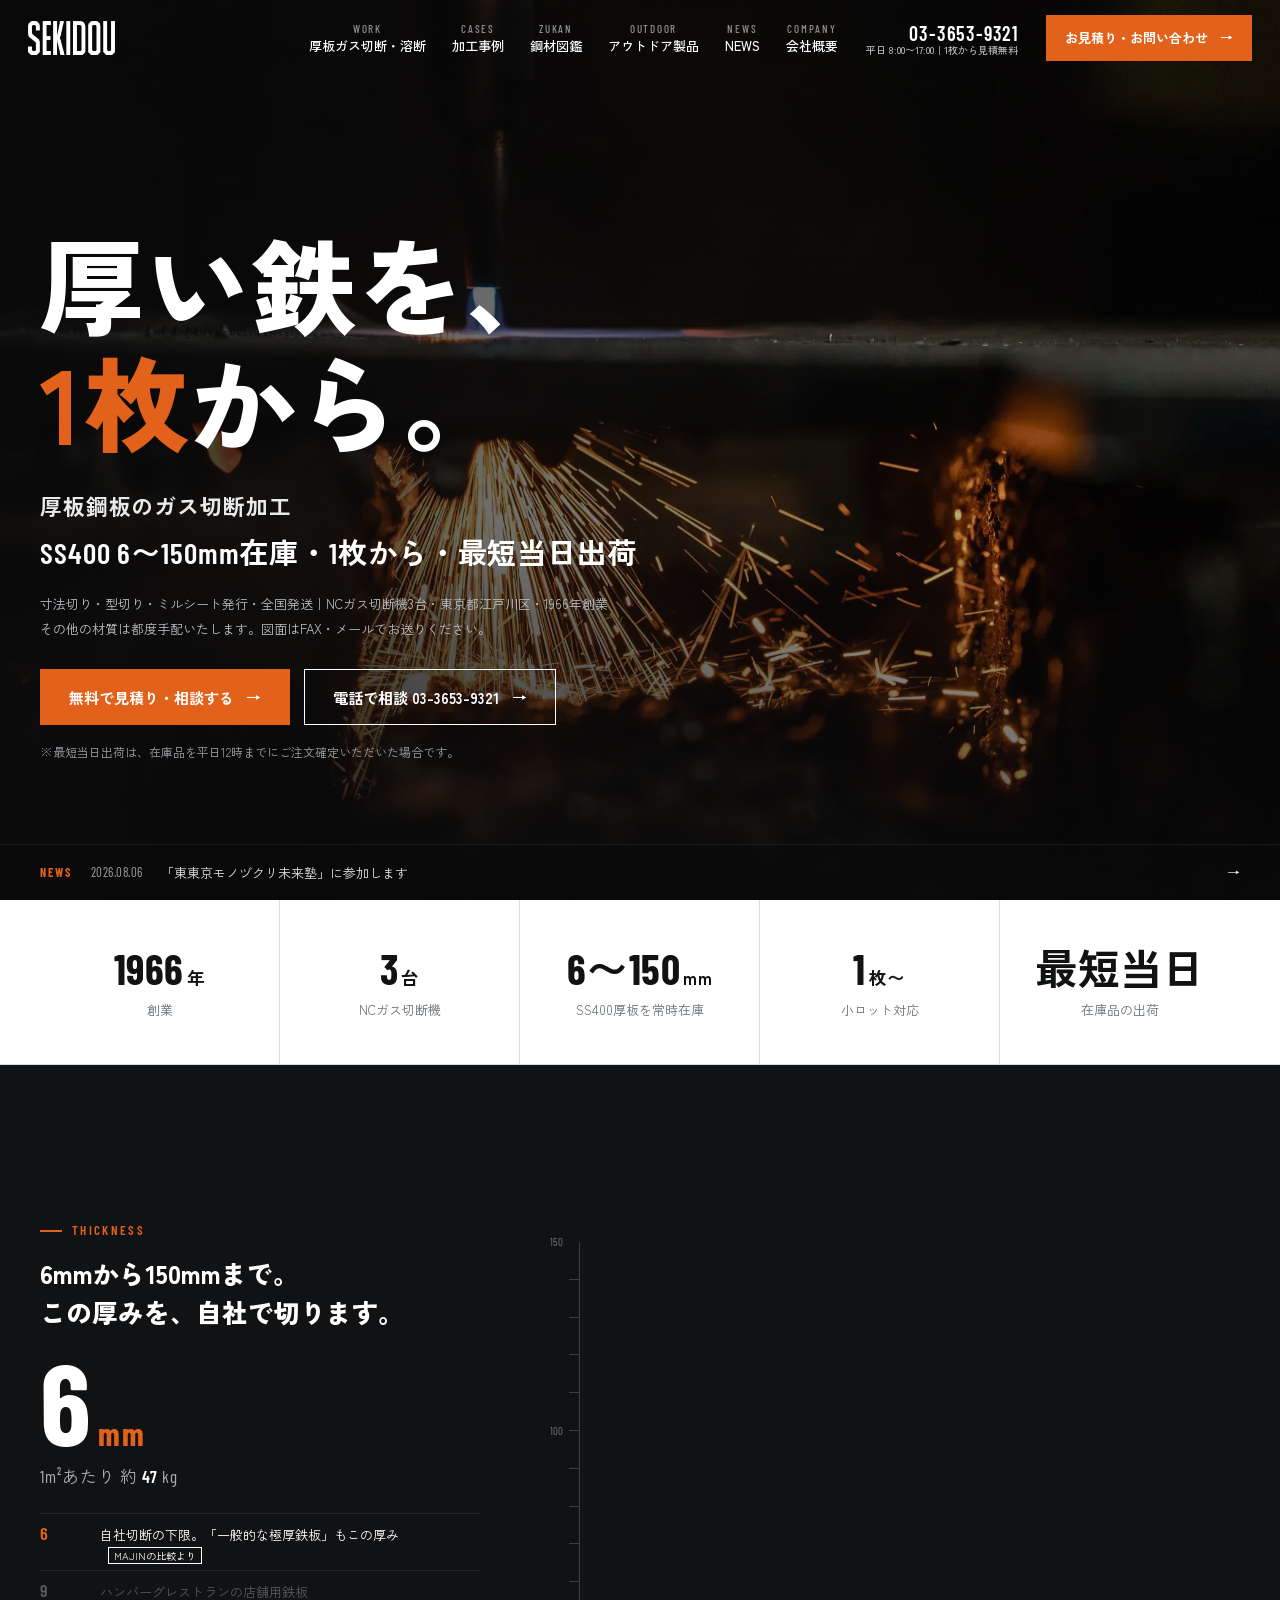
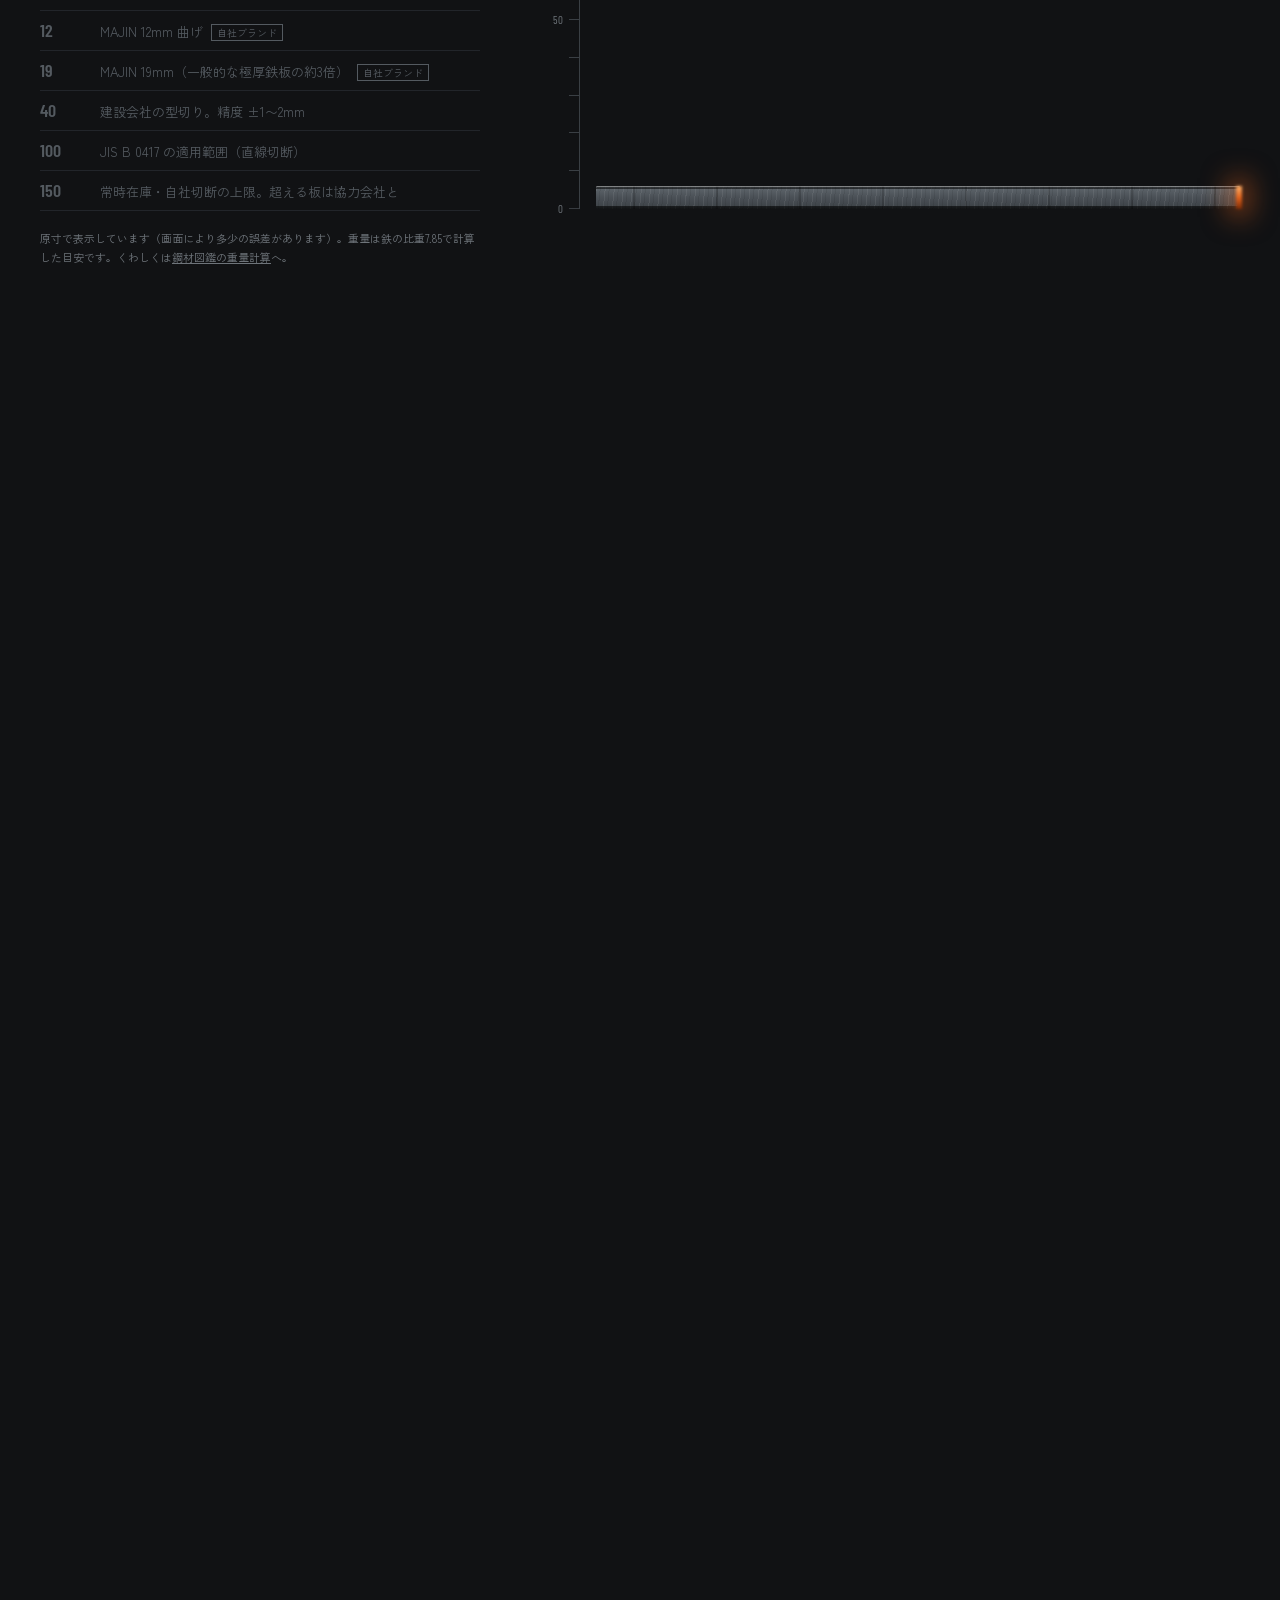
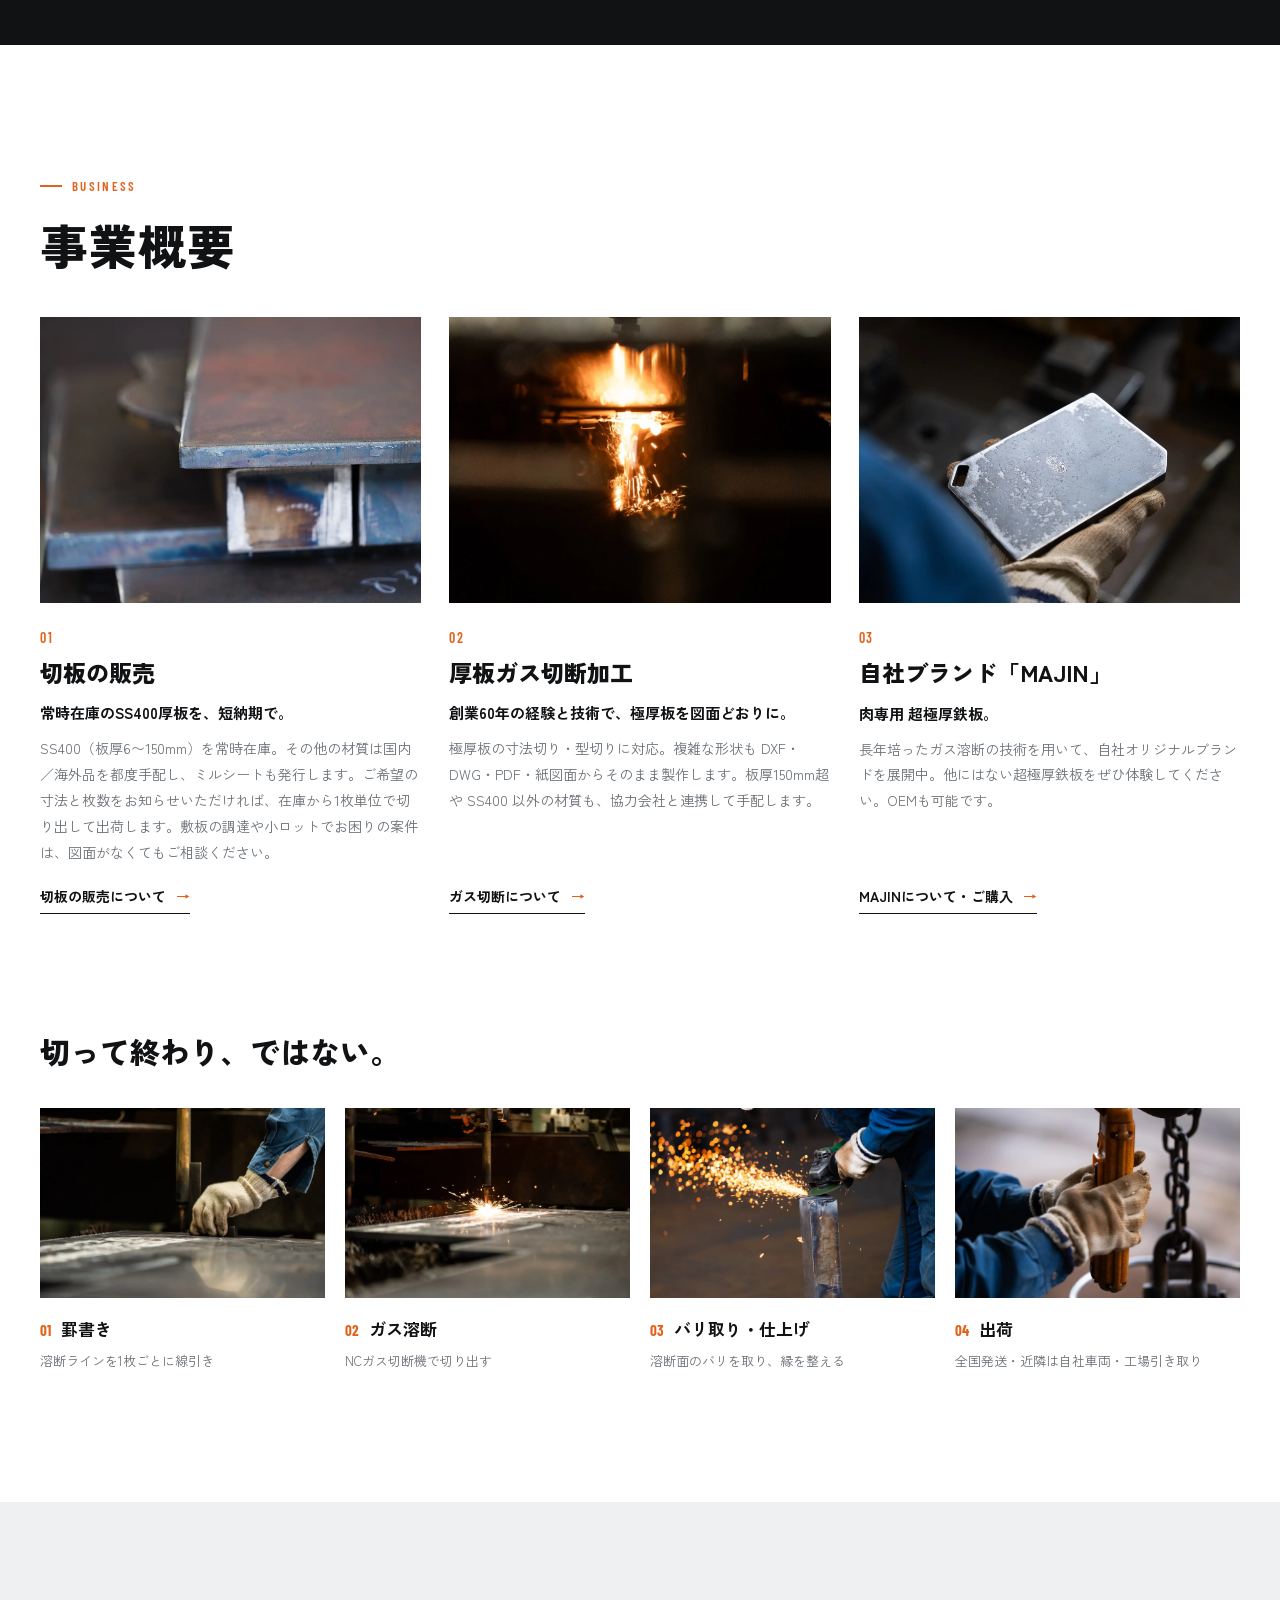
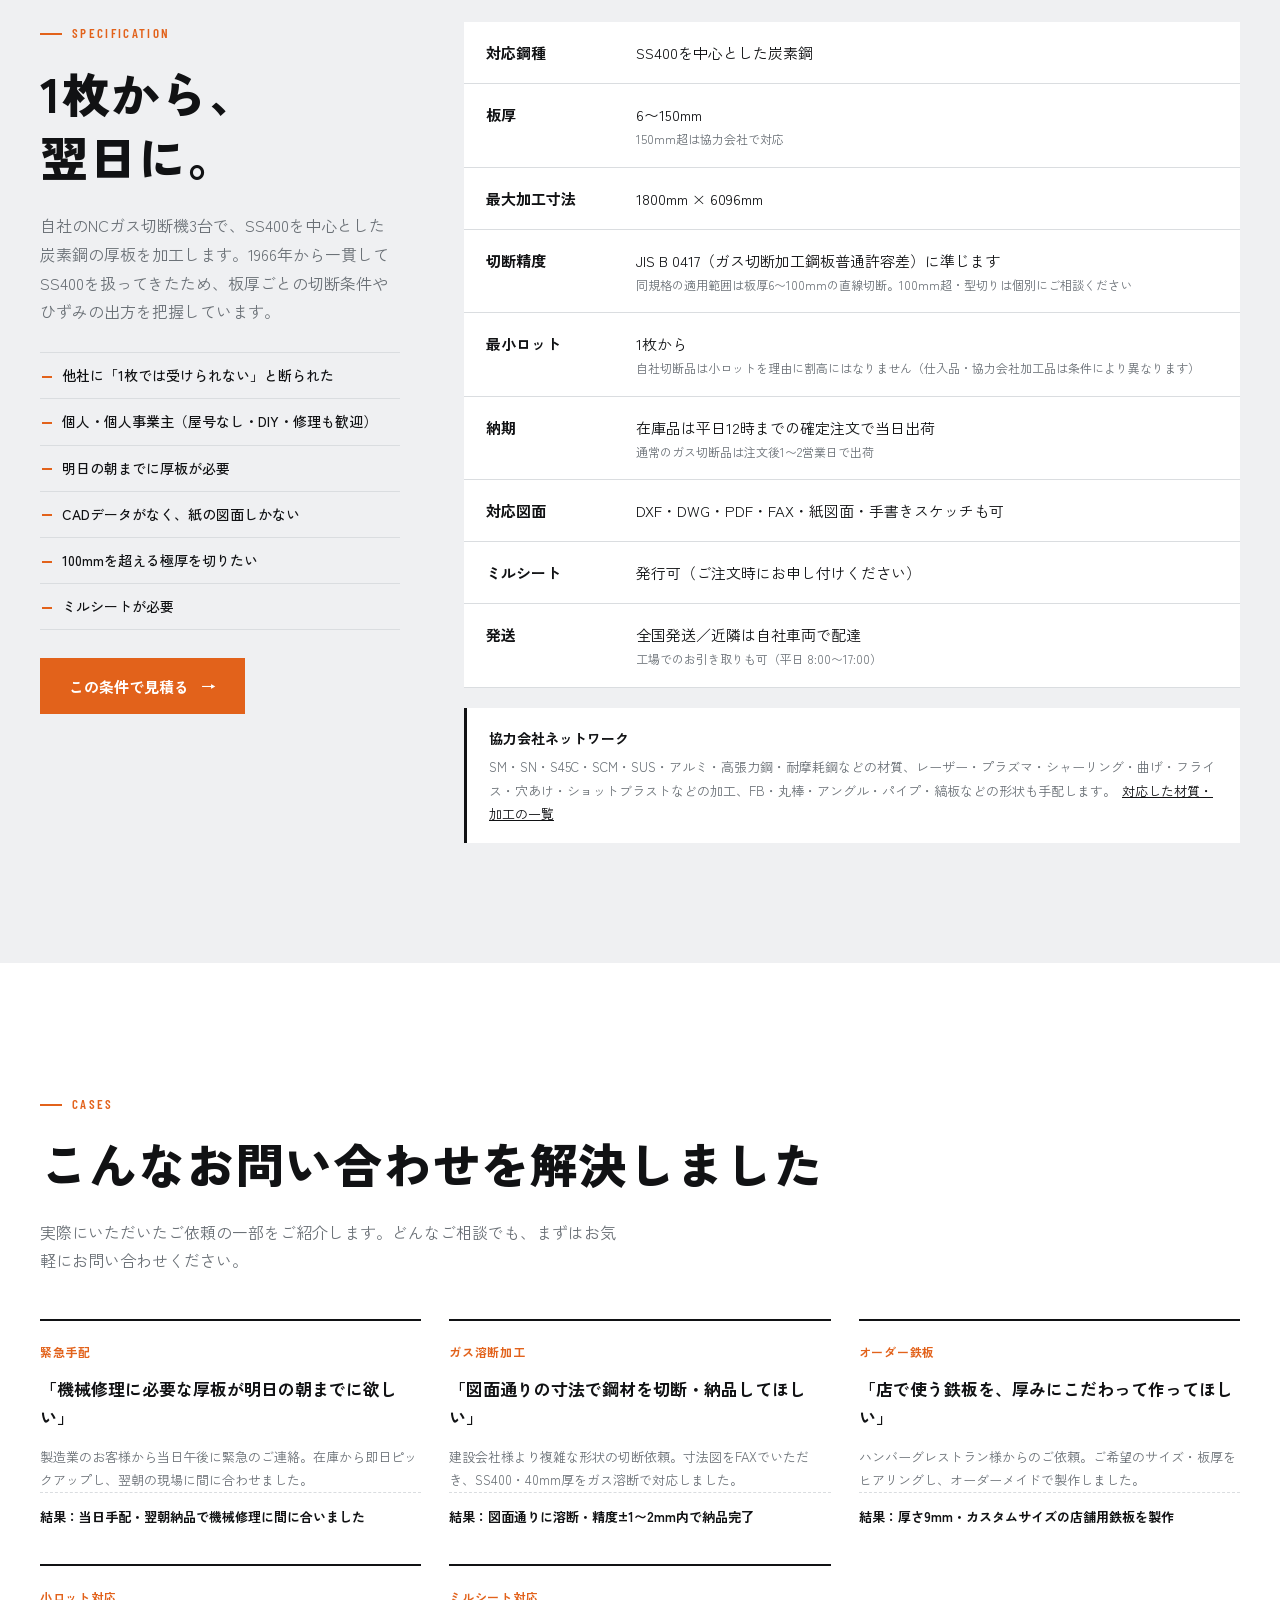
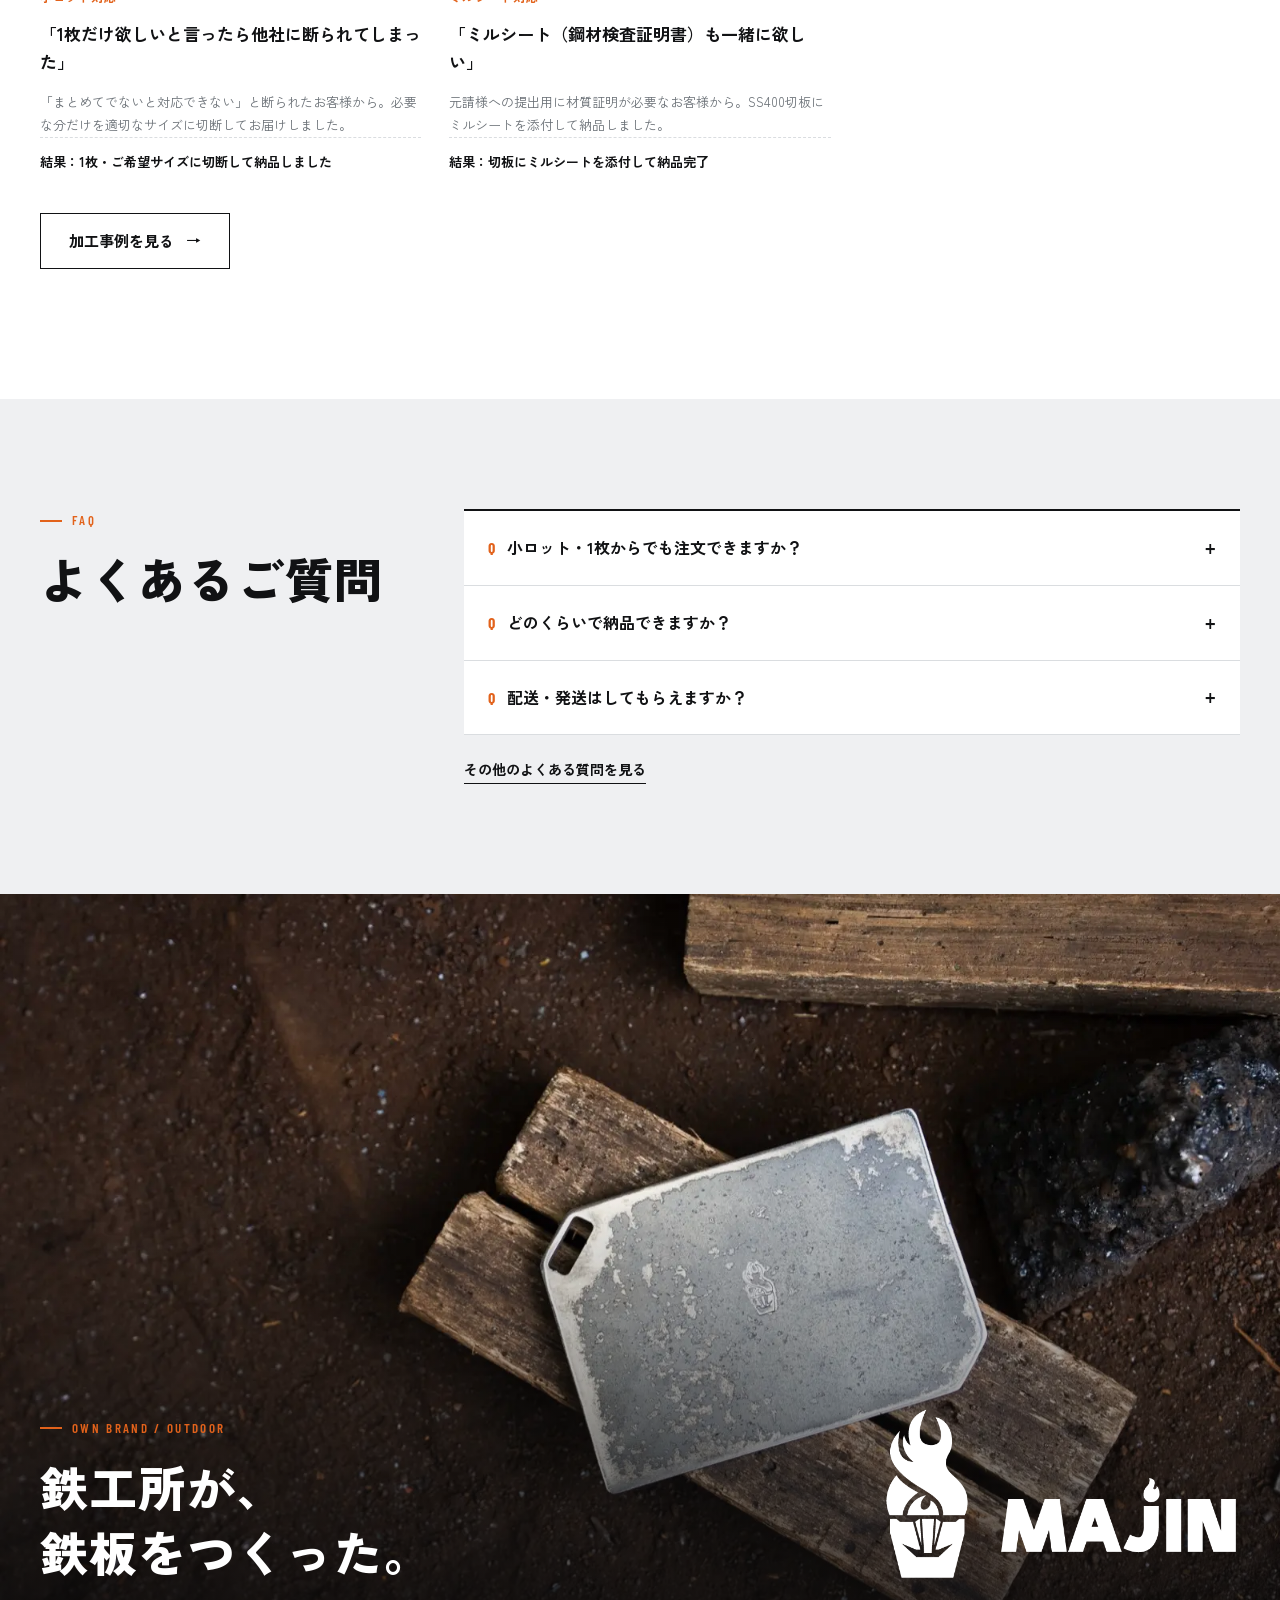
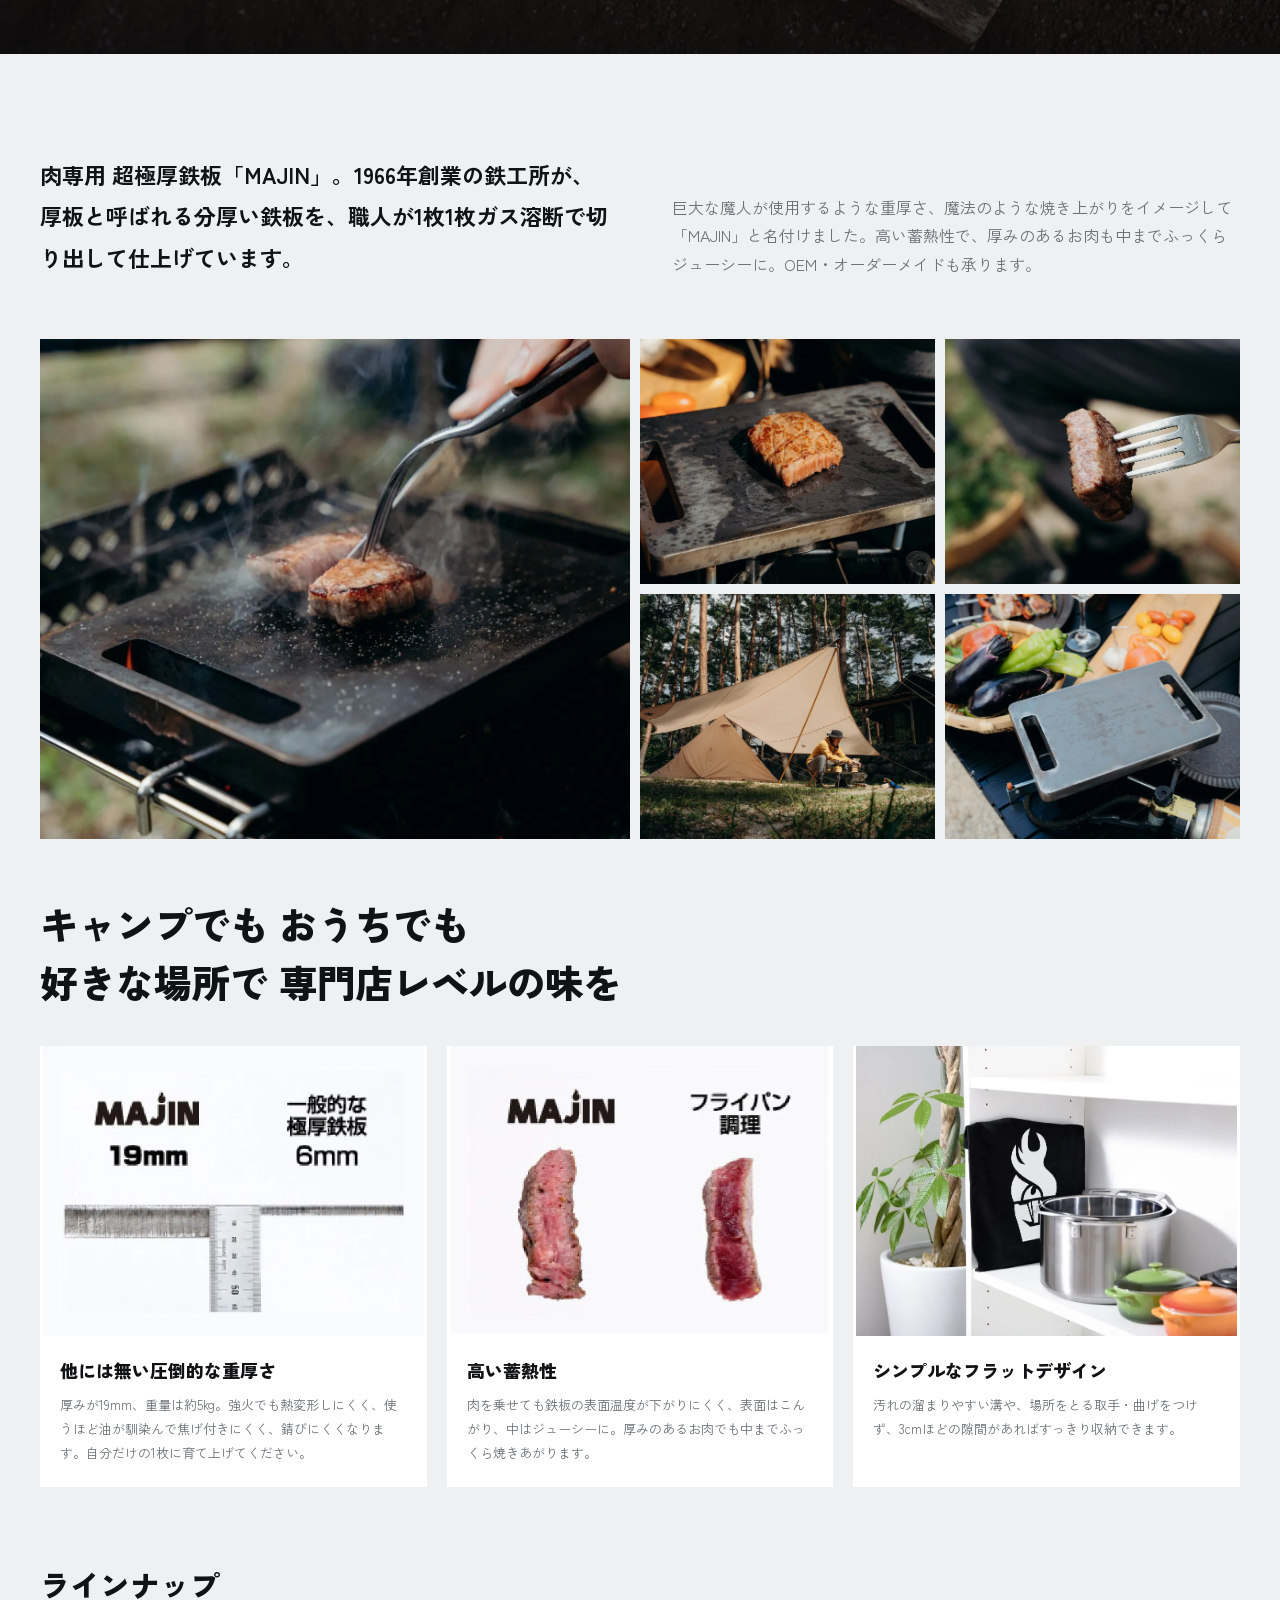
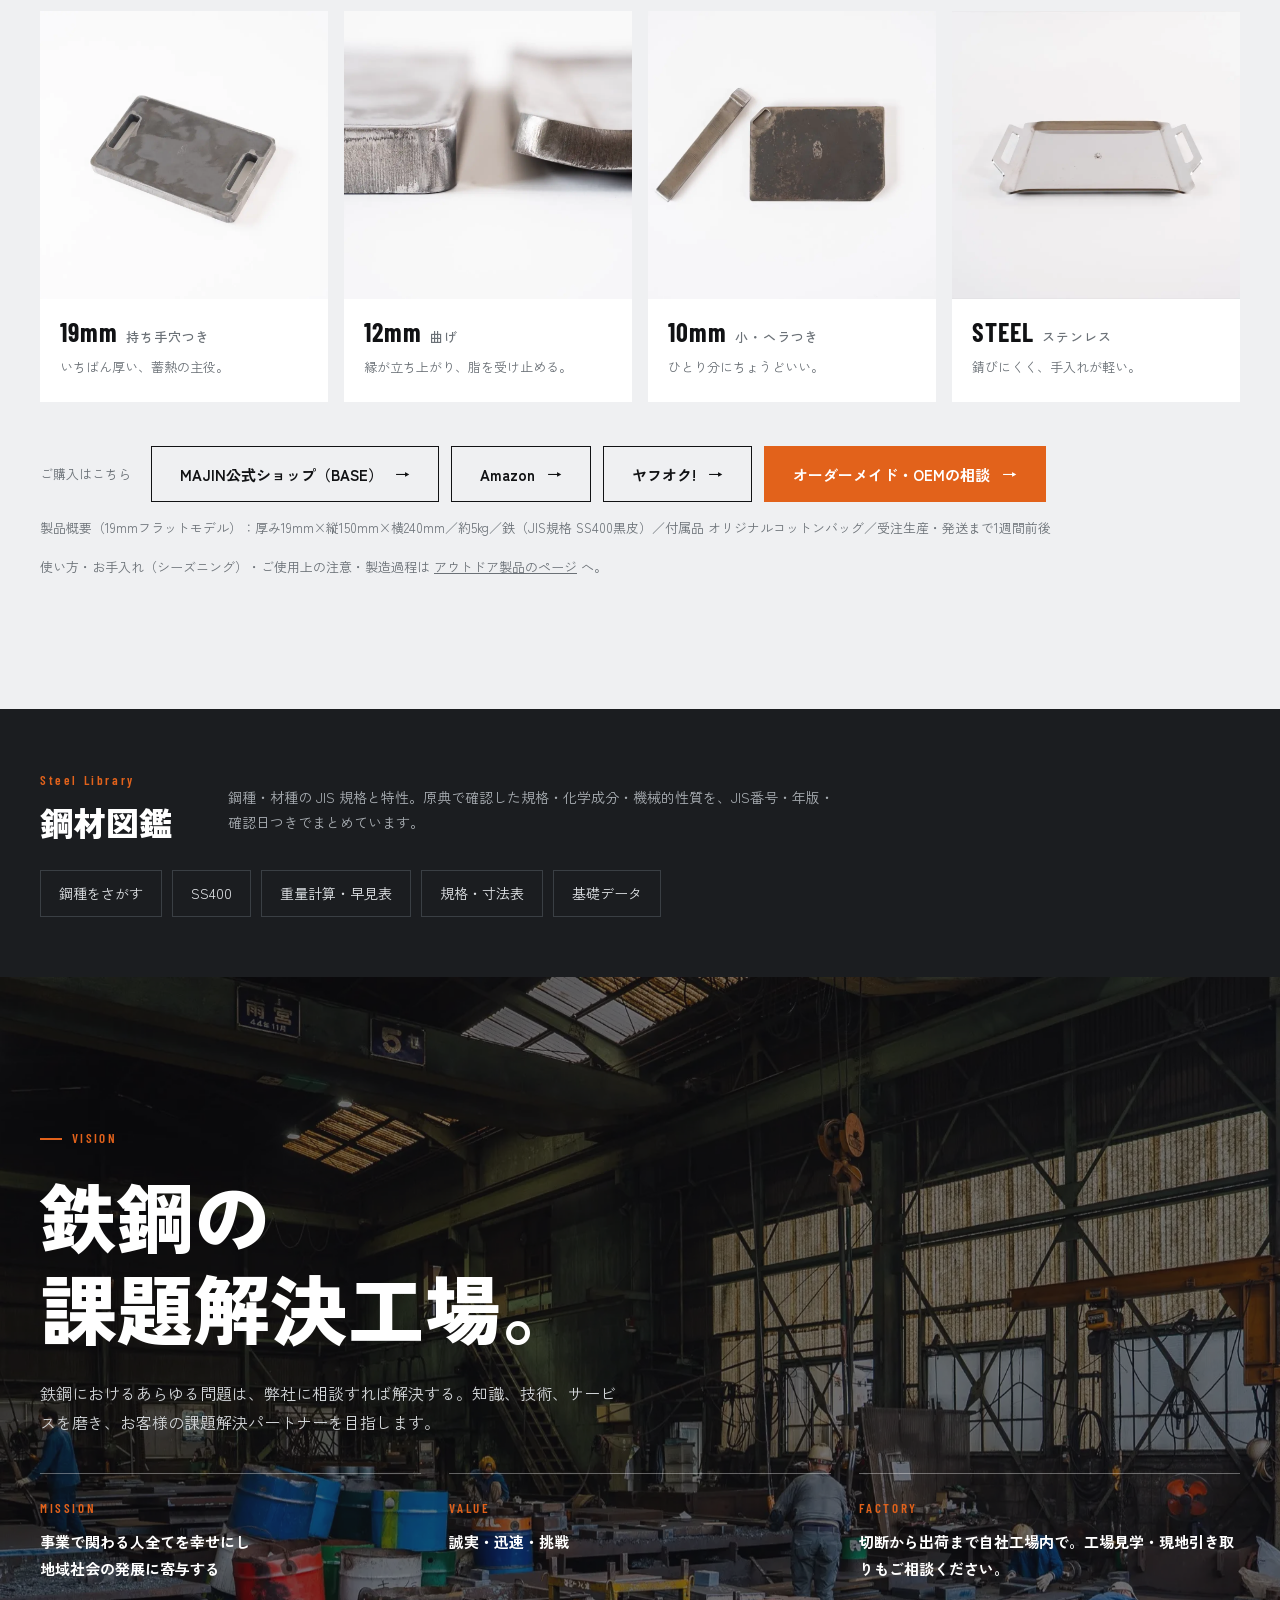
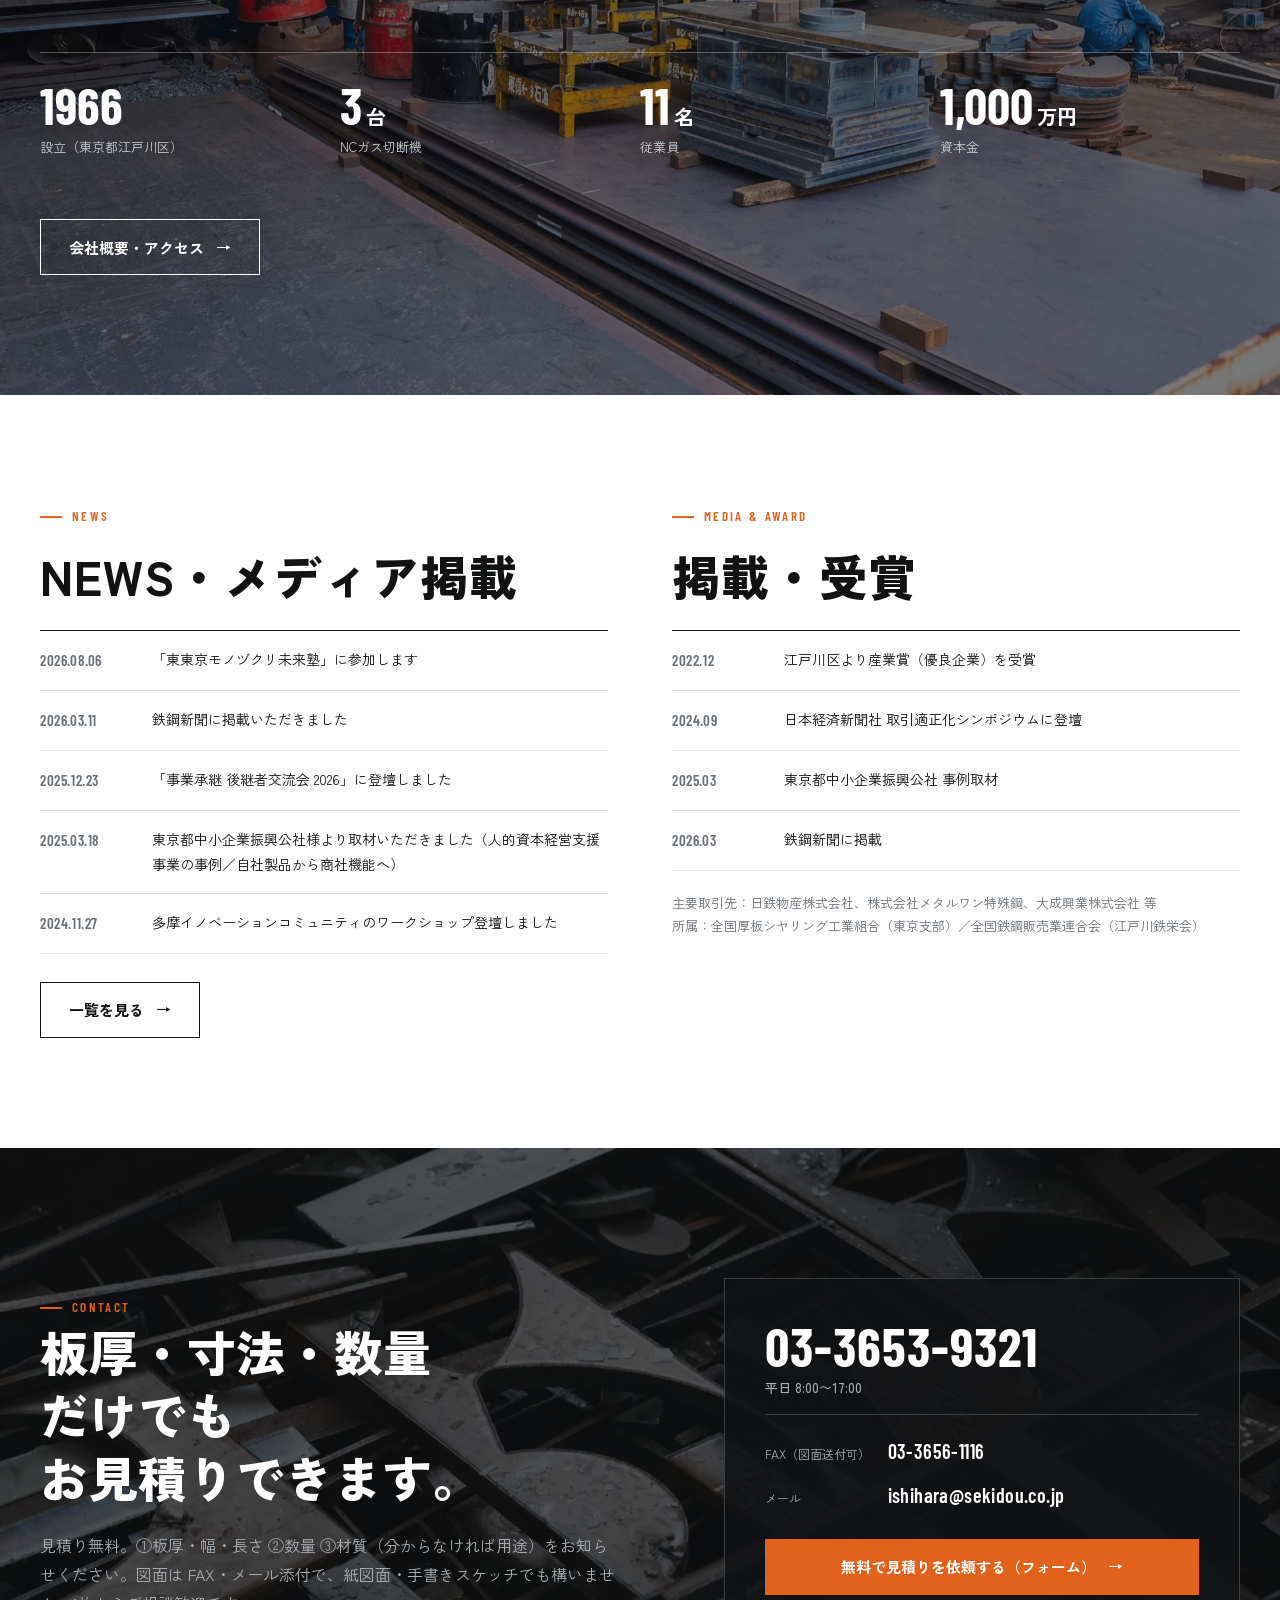
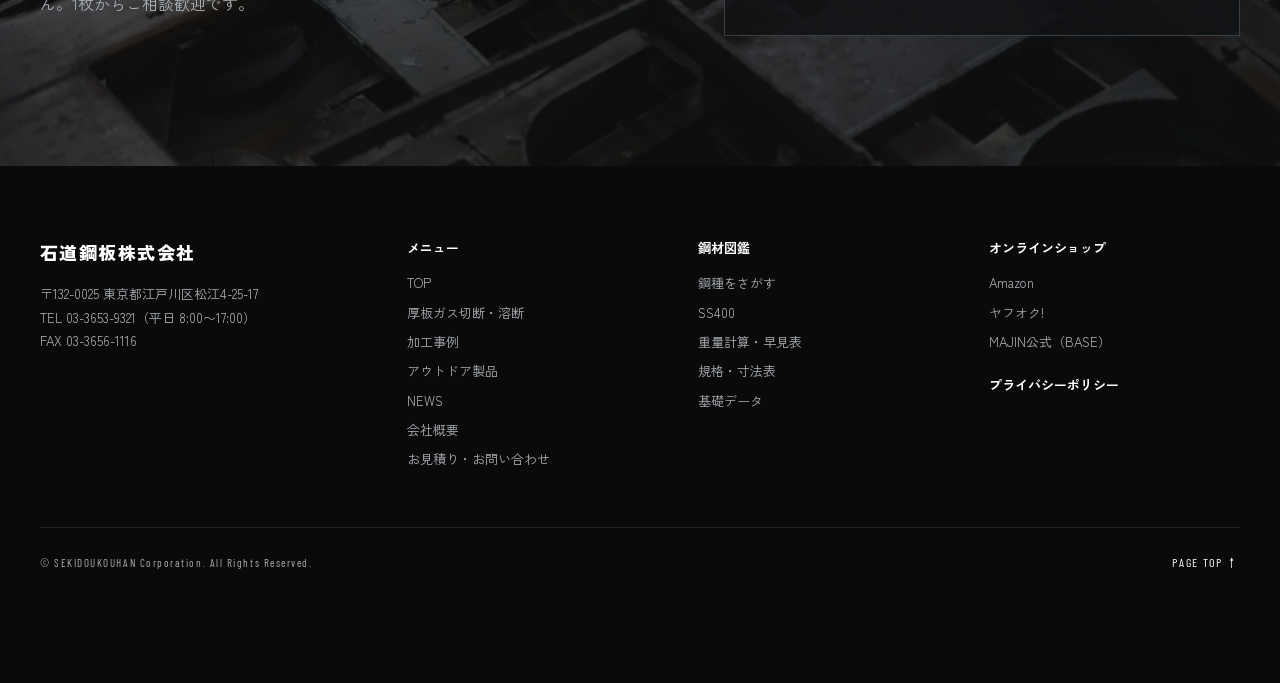
==== commit 79f9a1bc: "renewal: 標語「厚い鉄を、1枚から。」・ヘッダーを生成文字ロゴ SEKIDOU・フッターを漢字の社名に Co-Authored-By: Claude Opus 5.5 <noreply@ant" ====
--- a/renewal/index.html
+++ b/renewal/index.html
@@ -410,13 +410,15 @@
 .ft__name b{color:#fff;font-size:18px;font-weight:900;letter-spacing:.08em}
 .ft__name small{font-family:var(--en);font-size:11px;letter-spacing:.16em;opacity:.7}
 @media (max-width:820px){.lockup img{width:34px}.lockup b{font-size:18px}.lockup small{font-size:9px}}
+.logo img.wm{height:34px;width:auto}
+@media (max-width:820px){.logo img.wm{height:26px}}
 </style>
 </head>
 <body>
 
 <header class="hd" id="hd">
   <div class="hd__in">
-    <a class="logo lockup" href="#top" aria-label="石道鋼板株式会社"><img src="assets/live/mark_tile.png" alt="" width="40" height="40"><span><b>石道鋼板</b><small>SEKIDOU KOUHAN</small></span></a>
+    <a class="logo" href="#top" aria-label="石道鋼板株式会社"><img class="wm" src="assets/sekidou_wordmark.png" alt="SEKIDOU 石道鋼板株式会社"></a>
     <nav class="nav" aria-label="メインメニュー">
       <a href="work.html"><span>WORK</span>厚板ガス切断・溶断</a>
       <a href="cases.html"><span>CASES</span>加工事例</a>
@@ -437,7 +439,7 @@
   <img class="poster" src="assets/hero_cut.webp" alt="">
   <video autoplay muted loop playsinline preload="metadata" poster="assets/hero_cut.webp" aria-hidden="true"><source src="assets/hero_cut.mp4" type="video/mp4"></video>
   <div class="hero__in wrap">
-    <p class="hero__copy">厚い鉄ほど、<br><em>腕</em>が出る。<span class="chk">標語は仮・ぱんふこと共有</span></p>
+    <p class="hero__copy">厚い鉄を、<br><em>1枚</em>から。</p>
     <h1><b><span>厚板鋼板のガス切断加工</span></b><span class="h1sub"><span>SS400 6〜150mm在庫</span><span>・1枚から</span><span>・最短当日出荷</span></span></h1>
     <p class="hero__sub">寸法切り・型切り・ミルシート発行・全国発送｜NCガス切断機3台・東京都江戸川区・1966年創業<br>その他の材質は都度手配いたします。図面はFAX・メールでお送りください。</p>
     <div class="hero__cta">
@@ -723,7 +725,7 @@
 <footer class="ft">
   <div class="wrap">
     <div class="ft__grid">
-      <div><p class="ft__name"><img src="assets/live/mark_tile.png" alt="" width="44" height="44"><span><b>石道鋼板株式会社</b><small>SEKIDOUKOUHAN Corporation</small></span></p><p style="margin-top:14px">〒132-0025 東京都江戸川区松江4-25-17<br>TEL 03-3653-9321（平日 8:00〜17:00）<br>FAX 03-3656-1116</p></div>
+      <div><p class="ft__name"><b>石道鋼板株式会社</b></p><p style="margin-top:14px">〒132-0025 東京都江戸川区松江4-25-17<br>TEL 03-3653-9321（平日 8:00〜17:00）<br>FAX 03-3656-1116</p></div>
       <div><h5>メニュー</h5><ul><li><a href="#top">TOP</a></li><li><a href="#business">厚板ガス切断・溶断</a></li><li><a href="#cases">加工事例</a></li><li><a href="#majin">アウトドア製品</a></li><li><a href="#news">NEWS</a></li><li><a href="#company">会社概要</a></li><li><a href="#contact">お見積り・お問い合わせ</a></li></ul></div>
       <div><h5>鋼材図鑑</h5><ul><li><a href="https://www.sekidou-kouhan.com/kouzai-zukan/">鋼種をさがす</a></li><li><a href="#">SS400</a></li><li><a href="#">重量計算・早見表</a></li><li><a href="#">規格・寸法表</a></li><li><a href="#">基礎データ</a></li></ul></div>
       <div><h5>オンラインショップ</h5><ul><li><a href="https://www.amazon.co.jp/s?me=A3JCD0HANLLSSQ">Amazon</a></li><li><a href="https://auctions.yahoo.co.jp/seller/5gnYYQ7zcscy5JdfzumV6URcVAzmS">ヤフオク!</a></li><li><a href="https://sekidou.thebase.in/">MAJIN公式（BASE）</a></li></ul><h5 style="margin-top:20px"><a href="https://www.sekidou-kouhan.com/privacy-policy/">プライバシーポリシー</a></h5></div>
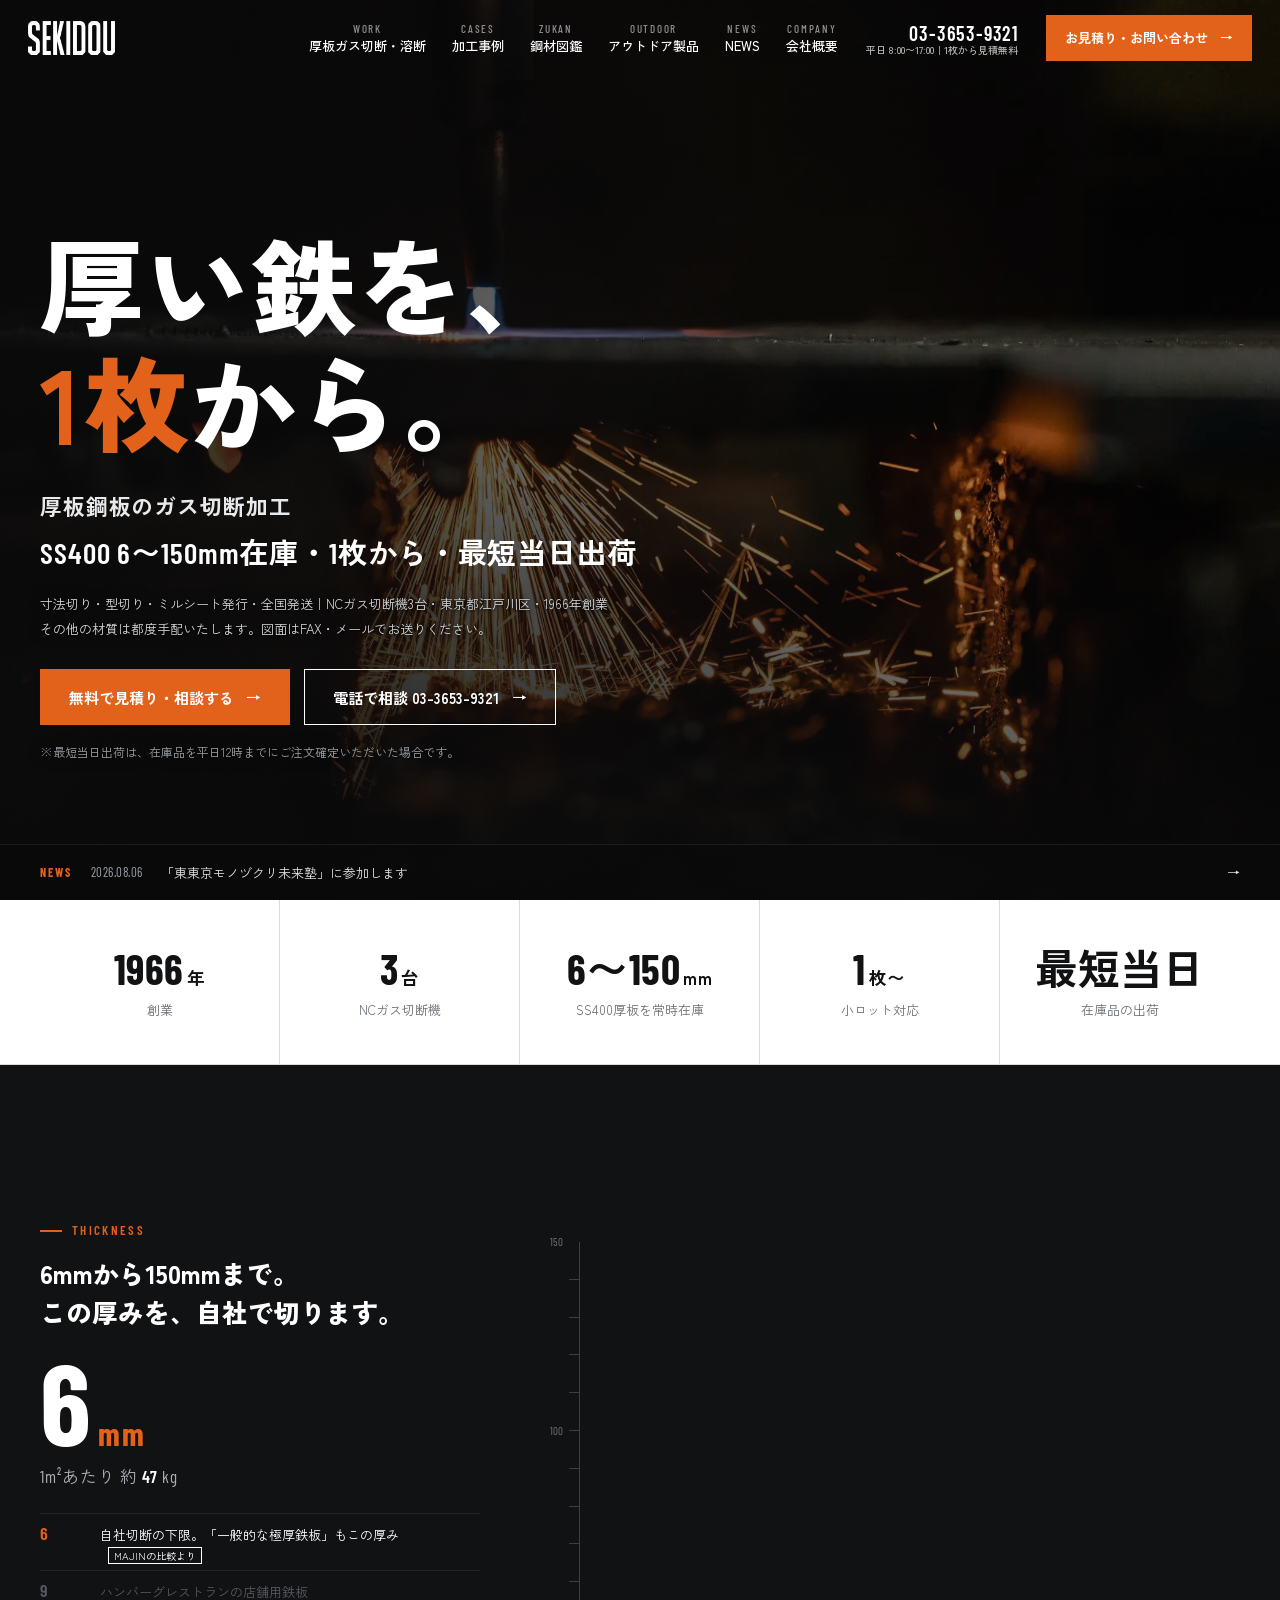
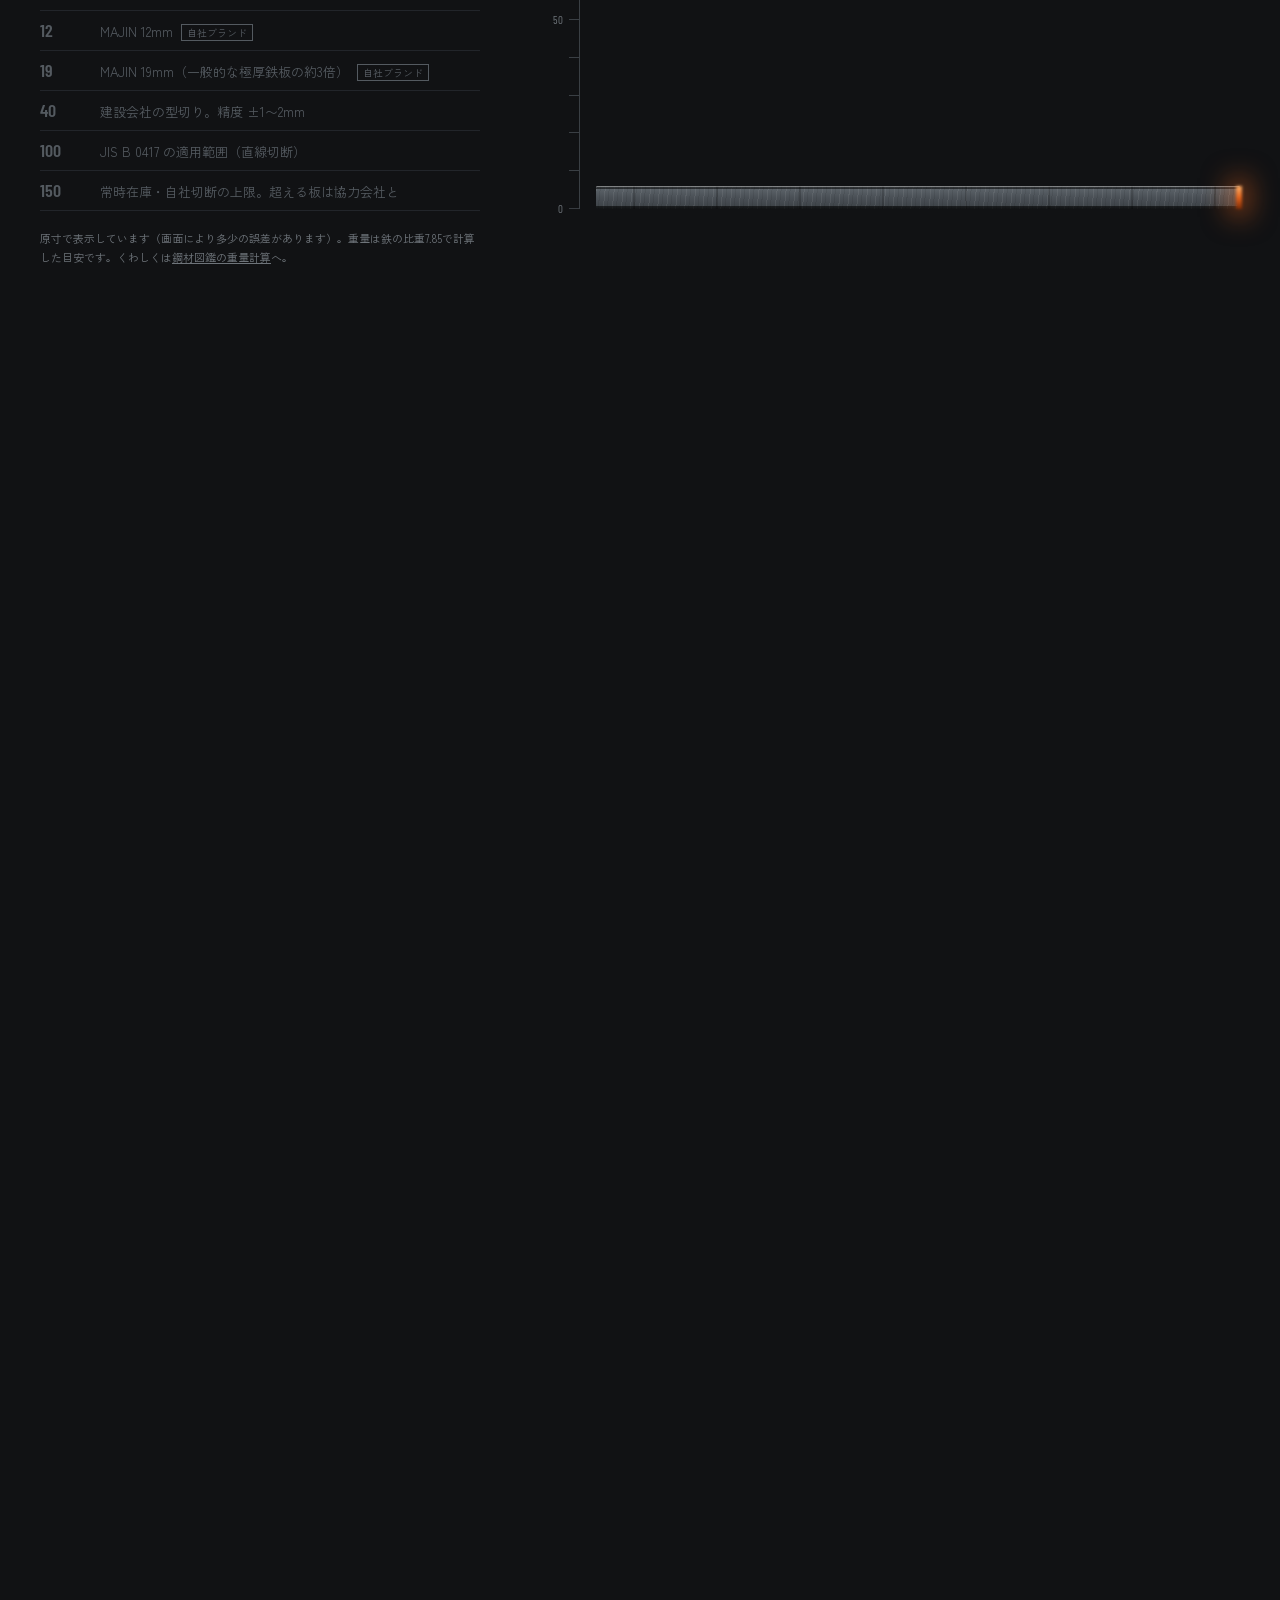
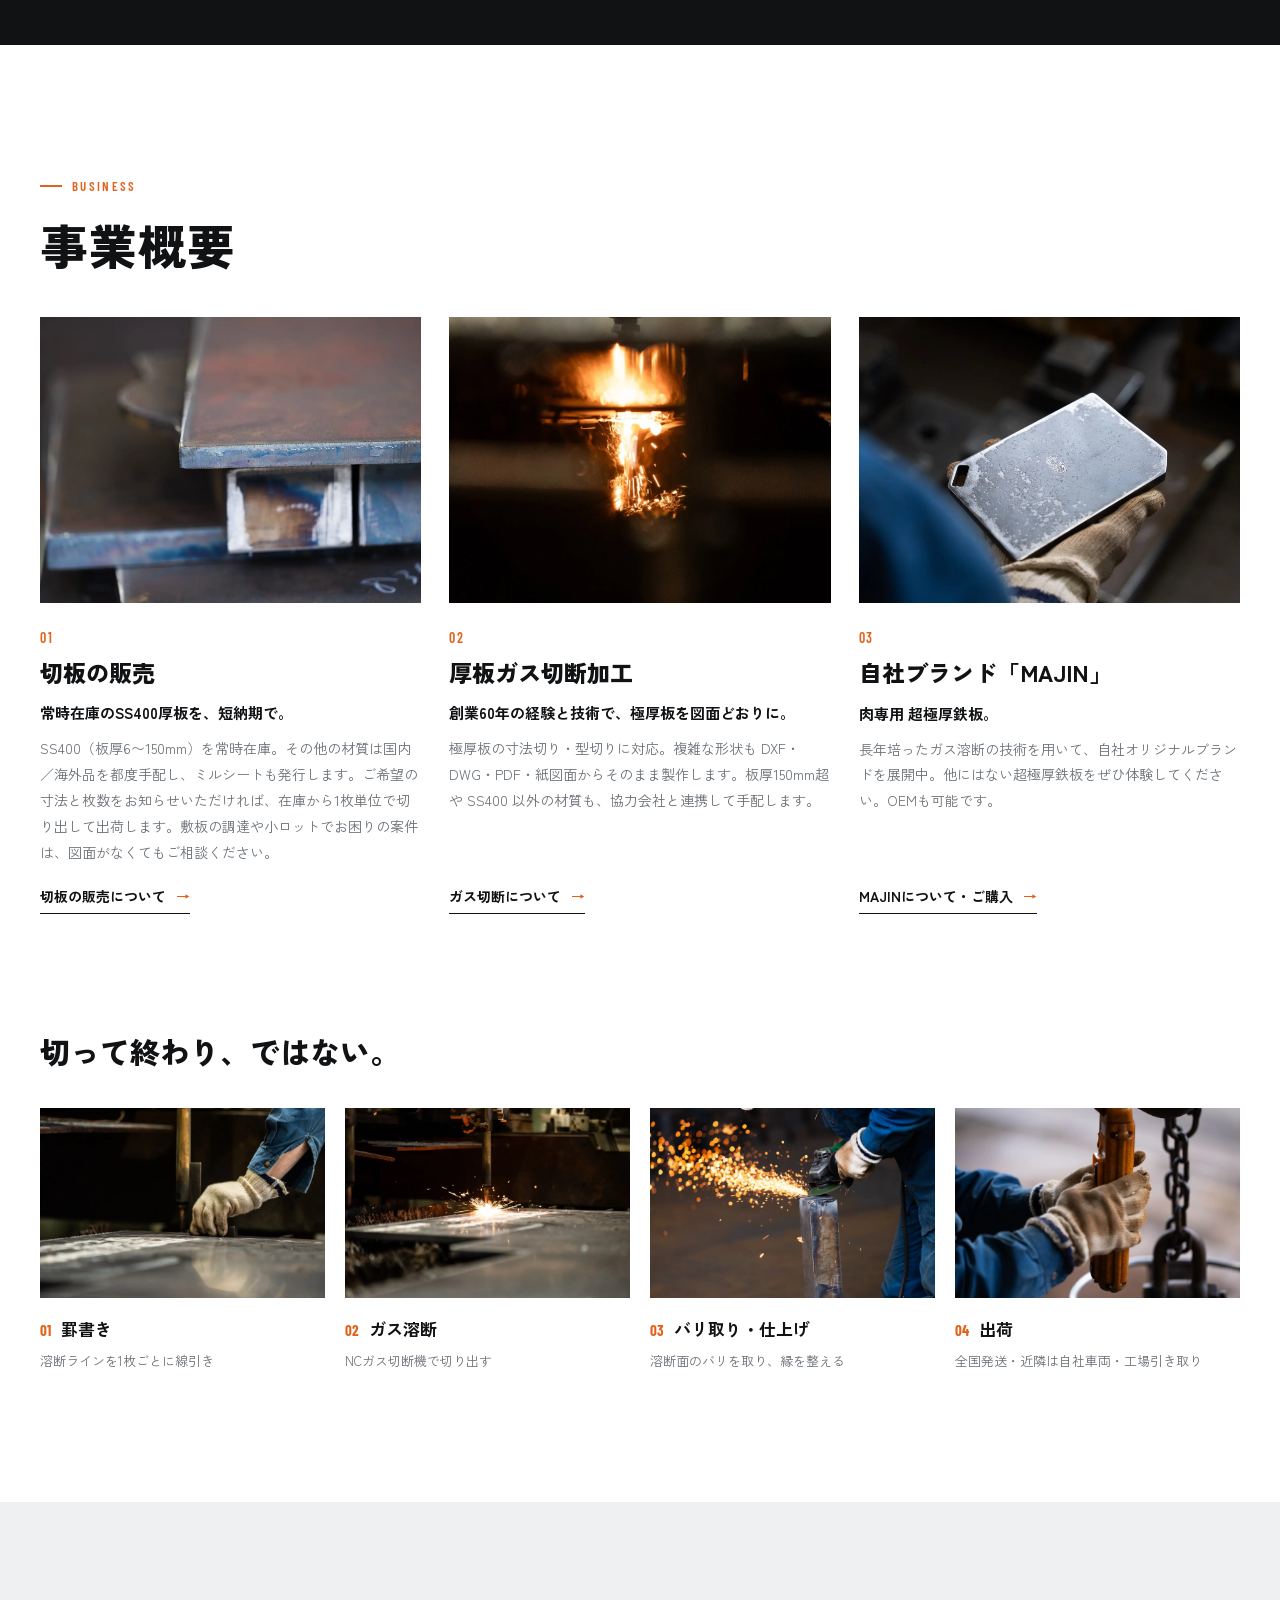
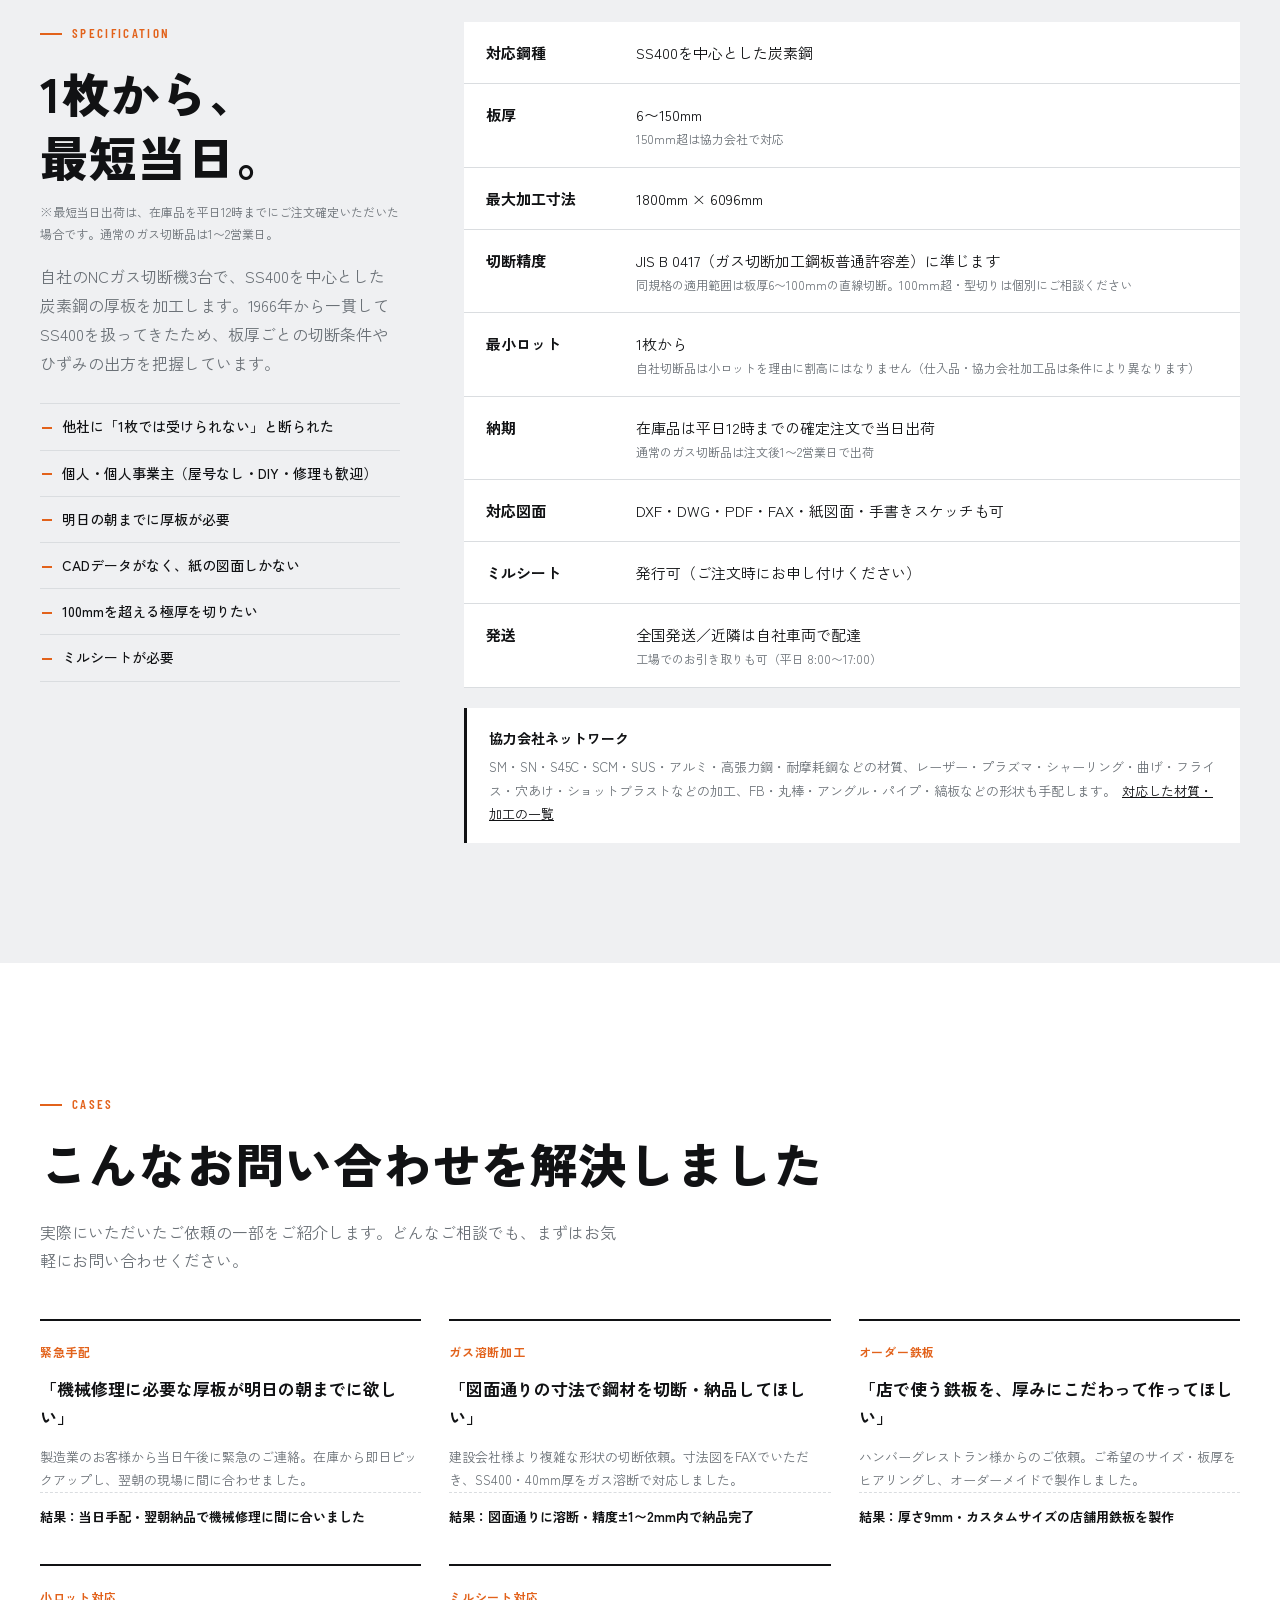
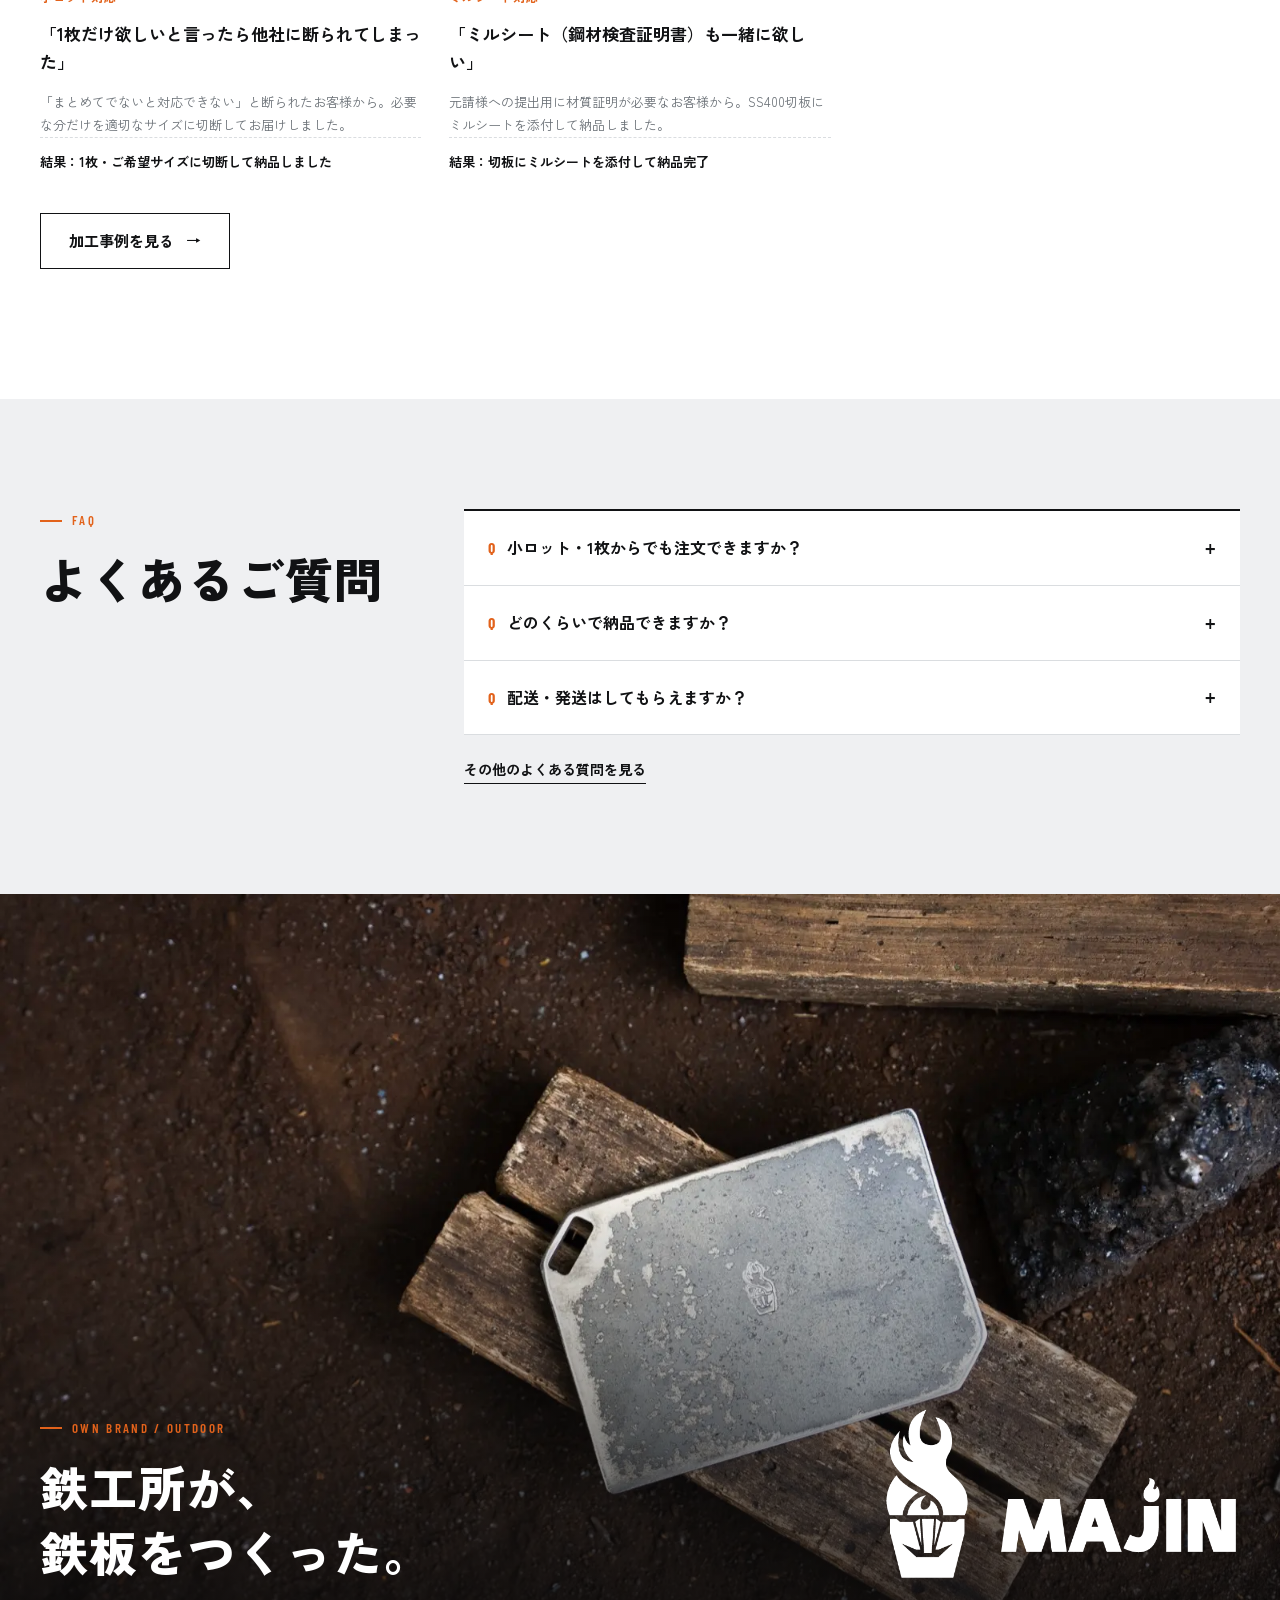
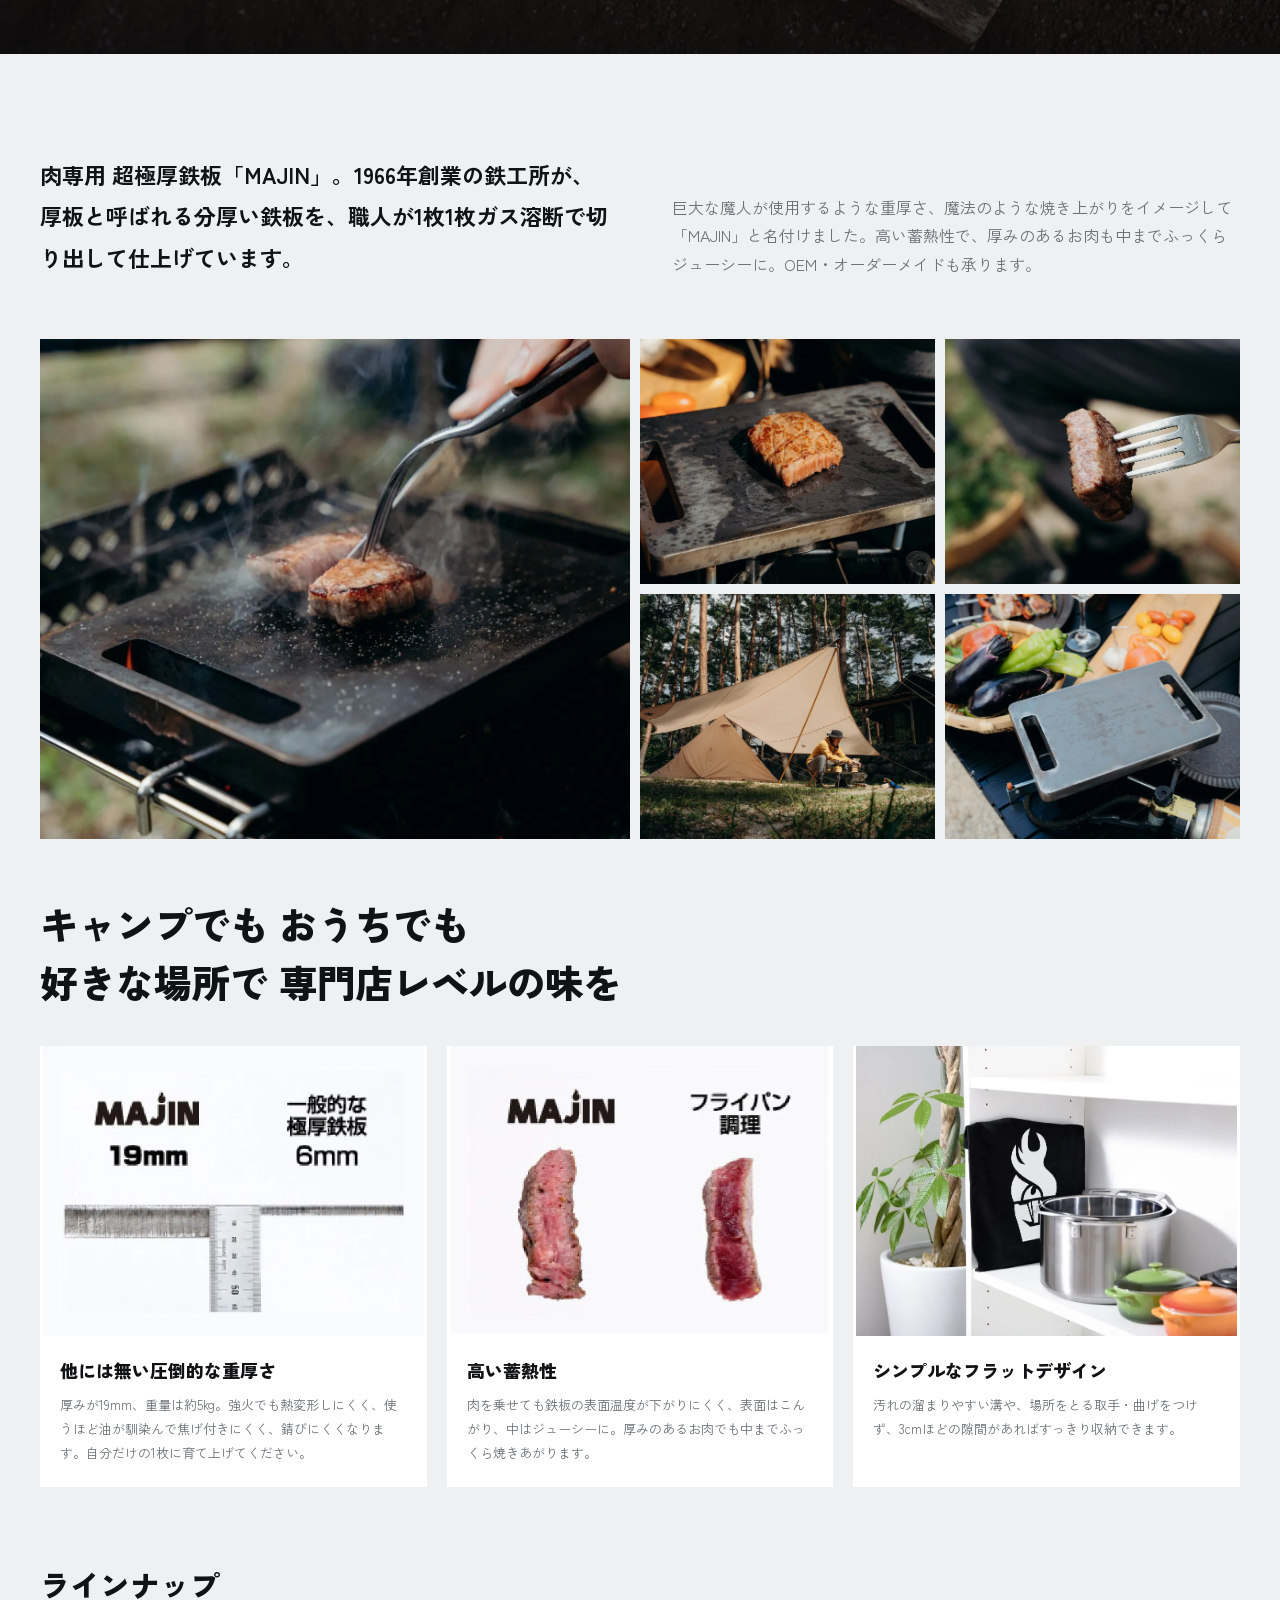
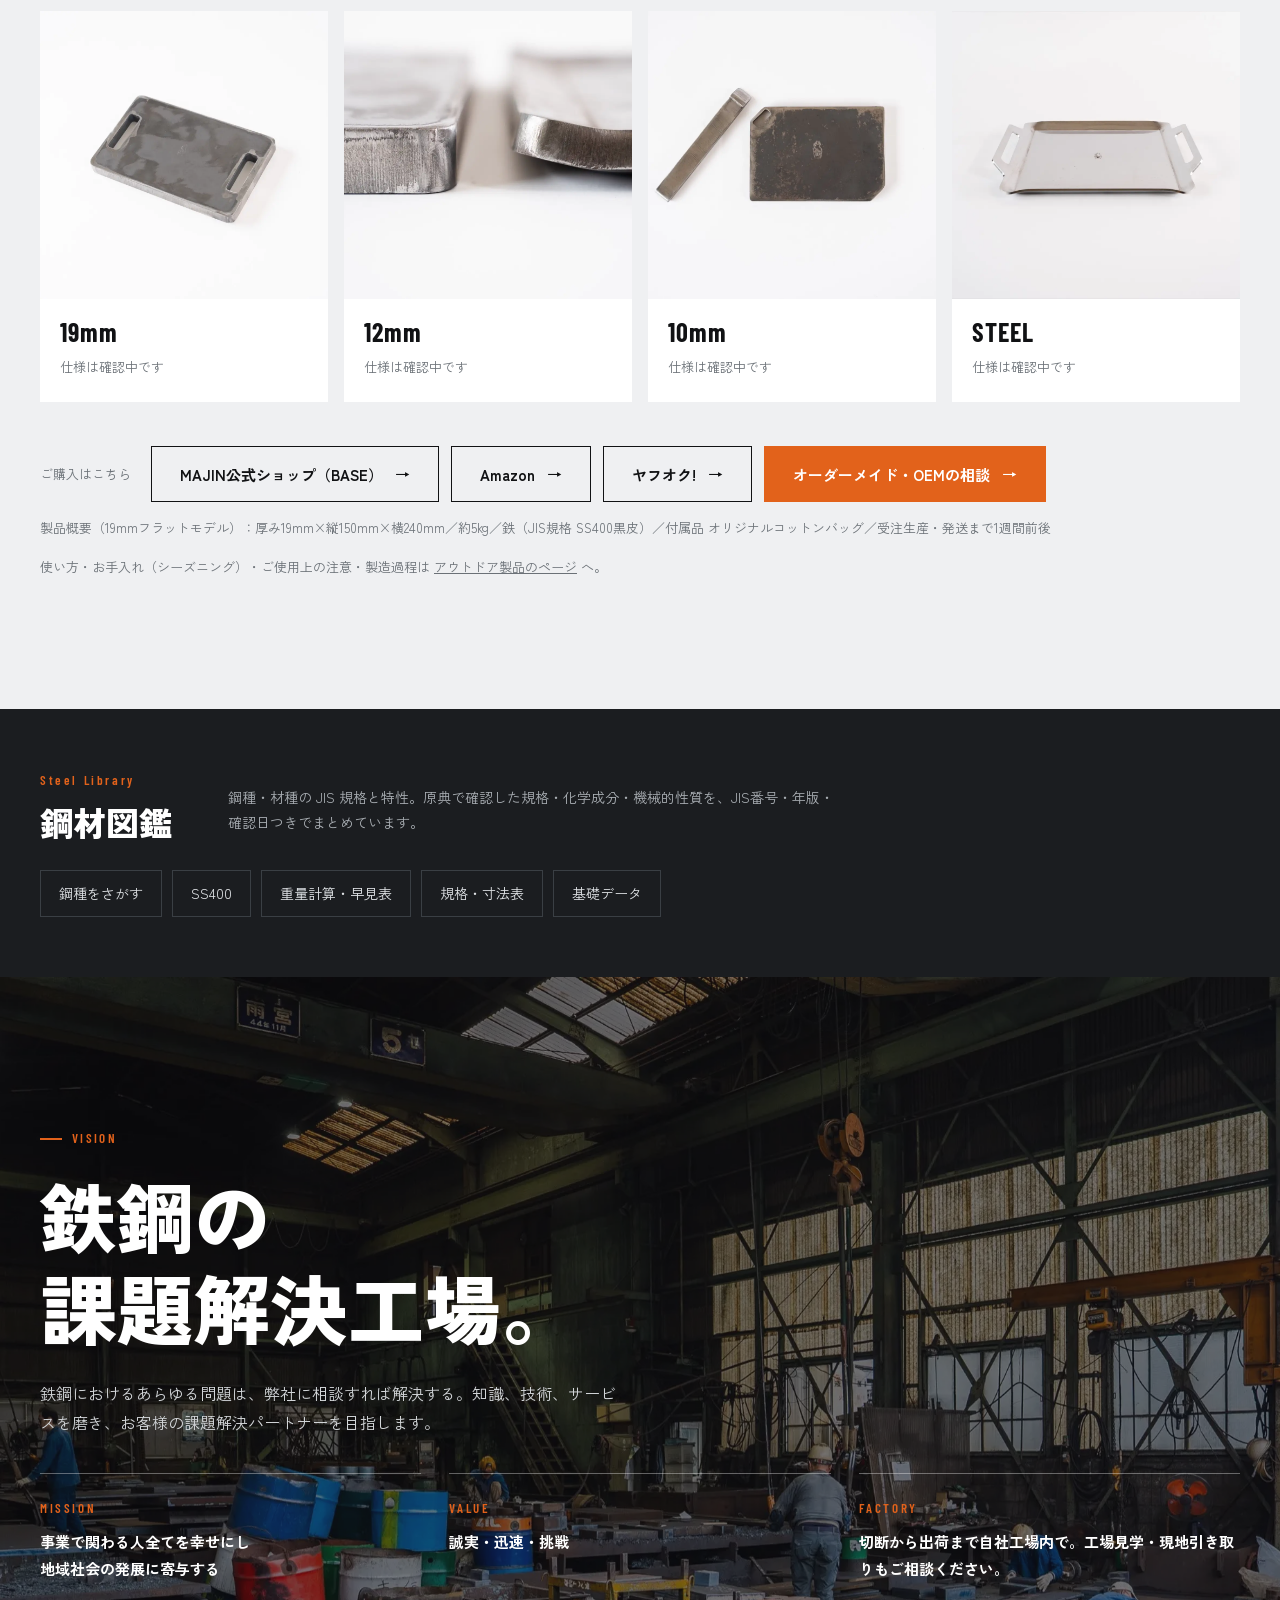
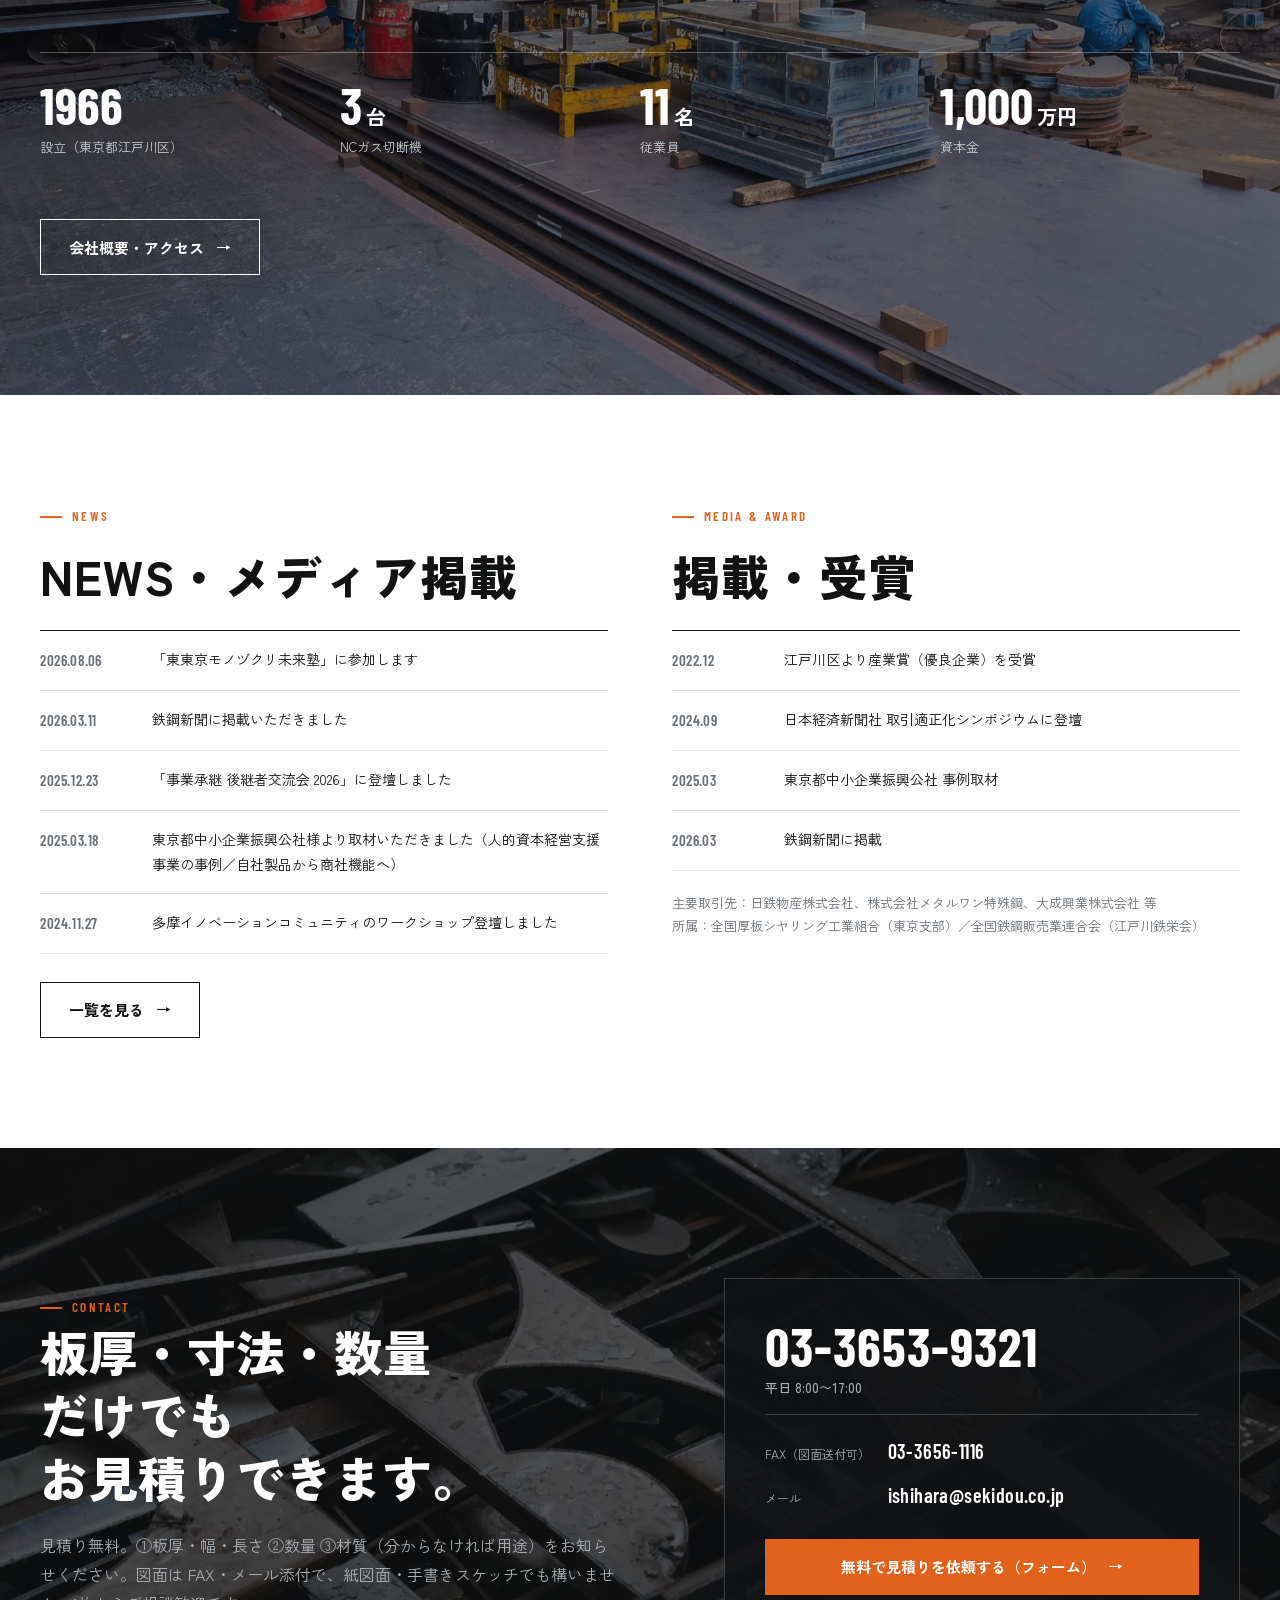
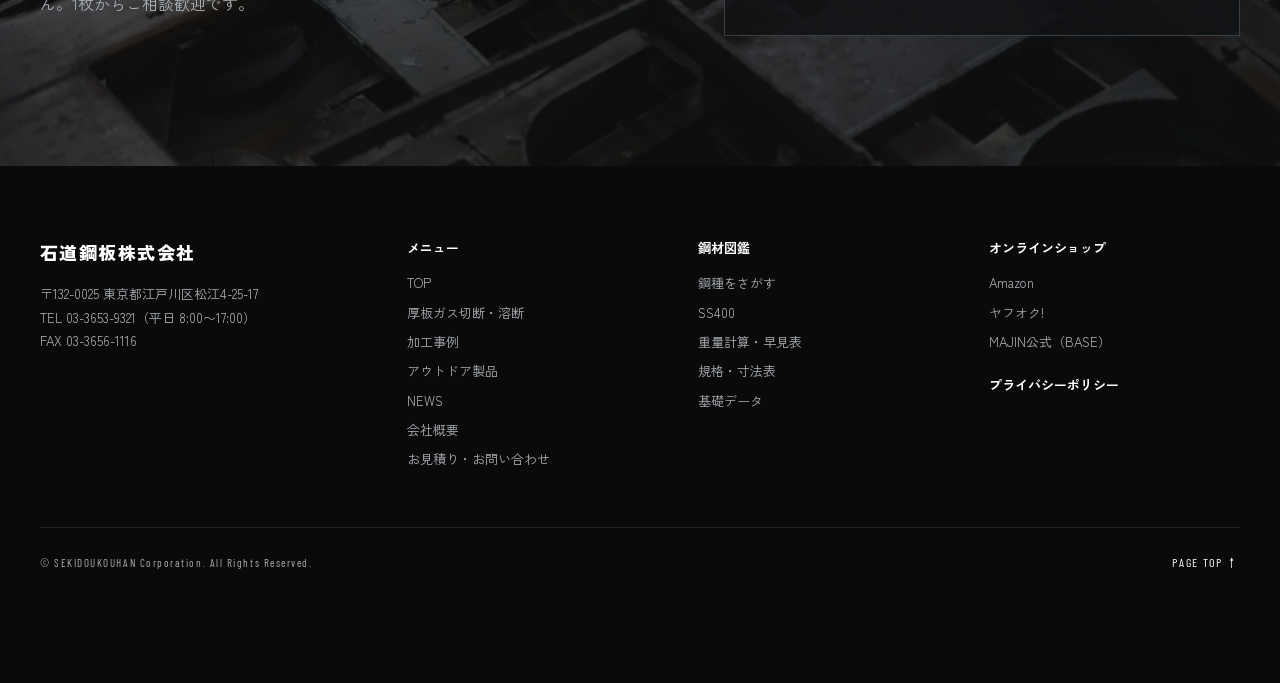
==== commit 9ad003ce: "renewal: くろーどん検品の直し（最短当日・MAJIN 4モデルの言い切りを外す・NEWS/図鑑リンク・ヒーロー文字の読みやすさ） Co-Authored-By: Claude Opus 5.5" ====
--- a/renewal/index.html
+++ b/renewal/index.html
@@ -412,6 +412,9 @@
 @media (max-width:820px){.lockup img{width:34px}.lockup b{font-size:18px}.lockup small{font-size:9px}}
 .logo img.wm{height:34px;width:auto}
 @media (max-width:820px){.logo img.wm{height:26px}}
+.hero__sub,.hero__note{text-shadow:0 1px 3px rgba(0,0,0,.95),0 0 14px rgba(0,0,0,.8)}
+.hero__sub{color:#D3D6D9}
+.hero::after{background:linear-gradient(90deg,rgba(10,10,11,.9) 0%,rgba(10,10,11,.62) 45%,rgba(10,10,11,.12) 100%),linear-gradient(0deg,rgba(10,10,11,.8),transparent 48%)}
 </style>
 </head>
 <body>
@@ -473,7 +476,7 @@
       <ol class="marks" id="marks">
         <li data-t="6"><b>6</b><span>自社切断の下限。「一般的な極厚鉄板」もこの厚み<i class="tag">MAJINの比較より</i></span></li>
         <li data-t="9"><b>9</b><span>ハンバーグレストランの店舗用鉄板</span></li>
-        <li data-t="12"><b>12</b><span>MAJIN 12mm 曲げ<i class="tag">自社ブランド</i></span></li>
+        <li data-t="12"><b>12</b><span>MAJIN 12mm<i class="tag">自社ブランド</i></span></li>
         <li data-t="19"><b>19</b><span>MAJIN 19mm（一般的な極厚鉄板の約3倍）<i class="tag">自社ブランド</i></span></li>
         <li data-t="40"><b>40</b><span>建設会社の型切り。精度 ±1〜2mm</span></li>
         <li data-t="100"><b>100</b><span>JIS B 0417 の適用範囲（直線切断）</span></li>
@@ -535,7 +538,8 @@
   <div class="wrap spec__grid">
     <div>
       <p class="lab rv">Specification</p>
-      <h2 class="h2 rv">1枚から、<br>翌日に。</h2>
+      <h2 class="h2 rv">1枚から、<br>最短当日。</h2>
+      <p class="rv" style="font-size:12px;color:var(--gray);margin:-10px 0 18px">※最短当日出荷は、在庫品を平日12時までにご注文確定いただいた場合です。通常のガス切断品は1〜2営業日。</p>
       <p class="lead rv">自社のNCガス切断機3台で、SS400を中心とした炭素鋼の厚板を加工します。1966年から一貫してSS400を扱ってきたため、板厚ごとの切断条件やひずみの出方を把握しています。</p>
       <ul class="when rv" aria-label="こんなときにお使いください">
         <li>他社に「1枚では受けられない」と断られた</li>
@@ -627,10 +631,10 @@
     <p class="mj-note rv"><span class="chk">写真は現行アウトドア製品ページのもの（19mmフラットモデル）。特長3つが12mm・10mm・STEELにも当てはまるか要確認</span></p>
     <h3 class="sub rv" style="margin-top:70px">ラインナップ</h3>
     <div class="line">
-      <div class="ln rv"><figure><img src="assets/m_19w.webp" alt="持ち手穴つきのMAJIN 19mm" loading="lazy"></figure><div class="ln__b"><div class="ln__t">19mm<small>持ち手穴つき</small></div><p>いちばん厚い、蓄熱の主役。<span class="chk">サイズ・重量・価格</span></p></div></div>
-      <div class="ln rv"><figure><img src="assets/m_12.webp" alt="縁が立ち上がったMAJIN 12mmの断面" loading="lazy"></figure><div class="ln__b"><div class="ln__t">12mm<small>曲げ</small></div><p>縁が立ち上がり、脂を受け止める。<span class="chk">同上</span></p></div></div>
-      <div class="ln rv"><figure><img src="assets/m_10.webp" alt="角を落とした小さなMAJINとヘラ" loading="lazy"></figure><div class="ln__b"><div class="ln__t">10mm<small>小・ヘラつき</small></div><p>ひとり分にちょうどいい。<span class="chk">同上</span></p></div></div>
-      <div class="ln rv"><figure><img src="assets/m_steel.webp" alt="ステンレス製のMAJIN STEEL" loading="lazy"></figure><div class="ln__b"><div class="ln__t">STEEL<small>ステンレス</small></div><p>錆びにくく、手入れが軽い。<span class="chk">正式名称・サイズ・価格</span></p></div></div>
+      <div class="ln rv"><figure><img src="assets/m_19w.webp" alt="MAJIN 19mm" loading="lazy"></figure><div class="ln__b"><div class="ln__t">19mm</div><p>仕様は確認中です<span class="chk">名称・サイズ・重量・価格・特長を先方確認</span></p></div></div>
+      <div class="ln rv"><figure><img src="assets/m_12.webp" alt="MAJIN 12mm" loading="lazy"></figure><div class="ln__b"><div class="ln__t">12mm</div><p>仕様は確認中です<span class="chk">名称・サイズ・重量・価格・特長を先方確認</span></p></div></div>
+      <div class="ln rv"><figure><img src="assets/m_10.webp" alt="MAJIN 10mm" loading="lazy"></figure><div class="ln__b"><div class="ln__t">10mm</div><p>仕様は確認中です<span class="chk">名称・サイズ・重量・価格・特長を先方確認</span></p></div></div>
+      <div class="ln rv"><figure><img src="assets/m_steel.webp" alt="MAJIN STEEL" loading="lazy"></figure><div class="ln__b"><div class="ln__t">STEEL</div><p>仕様は確認中です<span class="chk">名称・サイズ・重量・価格・特長を先方確認</span></p></div></div>
     </div>
     <div class="majin__buy rv">
       <span>ご購入はこちら</span>
@@ -649,7 +653,7 @@
   <div class="wrap zukan__in">
     <div class="zukan__ttl"><span>Steel Library</span>鋼材図鑑</div>
     <p class="zukan__lead">鋼種・材種の JIS 規格と特性。原典で確認した規格・化学成分・機械的性質を、JIS番号・年版・確認日つきでまとめています。</p>
-    <ul class="zukan__tags"><li><a href="https://www.sekidou-kouhan.com/kouzai-zukan/">鋼種をさがす</a></li><li><a href="#">SS400</a></li><li><a href="#">重量計算・早見表</a></li><li><a href="#">規格・寸法表</a></li><li><a href="#">基礎データ</a></li></ul>
+    <ul class="zukan__tags"><li><a href="https://www.sekidou-kouhan.com/kouzai-zukan/">鋼種をさがす</a></li><li><a href="https://www.sekidou-kouhan.com/kouzai-zukan/g/ss400.html">SS400</a></li><li><a href="https://www.sekidou-kouhan.com/kouzai-zukan/weight.html">重量計算・早見表</a></li><li><a href="https://www.sekidou-kouhan.com/kouzai-zukan/spec/index.html">規格・寸法表</a></li><li><a href="https://www.sekidou-kouhan.com/kouzai-zukan/basics/index.html">基礎データ</a></li></ul>
   </div>
 </section>
 
@@ -727,7 +731,7 @@
     <div class="ft__grid">
       <div><p class="ft__name"><b>石道鋼板株式会社</b></p><p style="margin-top:14px">〒132-0025 東京都江戸川区松江4-25-17<br>TEL 03-3653-9321（平日 8:00〜17:00）<br>FAX 03-3656-1116</p></div>
       <div><h5>メニュー</h5><ul><li><a href="#top">TOP</a></li><li><a href="#business">厚板ガス切断・溶断</a></li><li><a href="#cases">加工事例</a></li><li><a href="#majin">アウトドア製品</a></li><li><a href="#news">NEWS</a></li><li><a href="#company">会社概要</a></li><li><a href="#contact">お見積り・お問い合わせ</a></li></ul></div>
-      <div><h5>鋼材図鑑</h5><ul><li><a href="https://www.sekidou-kouhan.com/kouzai-zukan/">鋼種をさがす</a></li><li><a href="#">SS400</a></li><li><a href="#">重量計算・早見表</a></li><li><a href="#">規格・寸法表</a></li><li><a href="#">基礎データ</a></li></ul></div>
+      <div><h5>鋼材図鑑</h5><ul><li><a href="https://www.sekidou-kouhan.com/kouzai-zukan/">鋼種をさがす</a></li><li><a href="https://www.sekidou-kouhan.com/kouzai-zukan/g/ss400.html">SS400</a></li><li><a href="https://www.sekidou-kouhan.com/kouzai-zukan/weight.html">重量計算・早見表</a></li><li><a href="https://www.sekidou-kouhan.com/kouzai-zukan/spec/index.html">規格・寸法表</a></li><li><a href="https://www.sekidou-kouhan.com/kouzai-zukan/basics/index.html">基礎データ</a></li></ul></div>
       <div><h5>オンラインショップ</h5><ul><li><a href="https://www.amazon.co.jp/s?me=A3JCD0HANLLSSQ">Amazon</a></li><li><a href="https://auctions.yahoo.co.jp/seller/5gnYYQ7zcscy5JdfzumV6URcVAzmS">ヤフオク!</a></li><li><a href="https://sekidou.thebase.in/">MAJIN公式（BASE）</a></li></ul><h5 style="margin-top:20px"><a href="https://www.sekidou-kouhan.com/privacy-policy/">プライバシーポリシー</a></h5></div>
     </div>
     <div class="ft__bot"><p class="ft__c">© SEKIDOUKOUHAN Corporation. All Rights Reserved.</p><a class="pagetop" href="#top">PAGE TOP ↑</a></div>
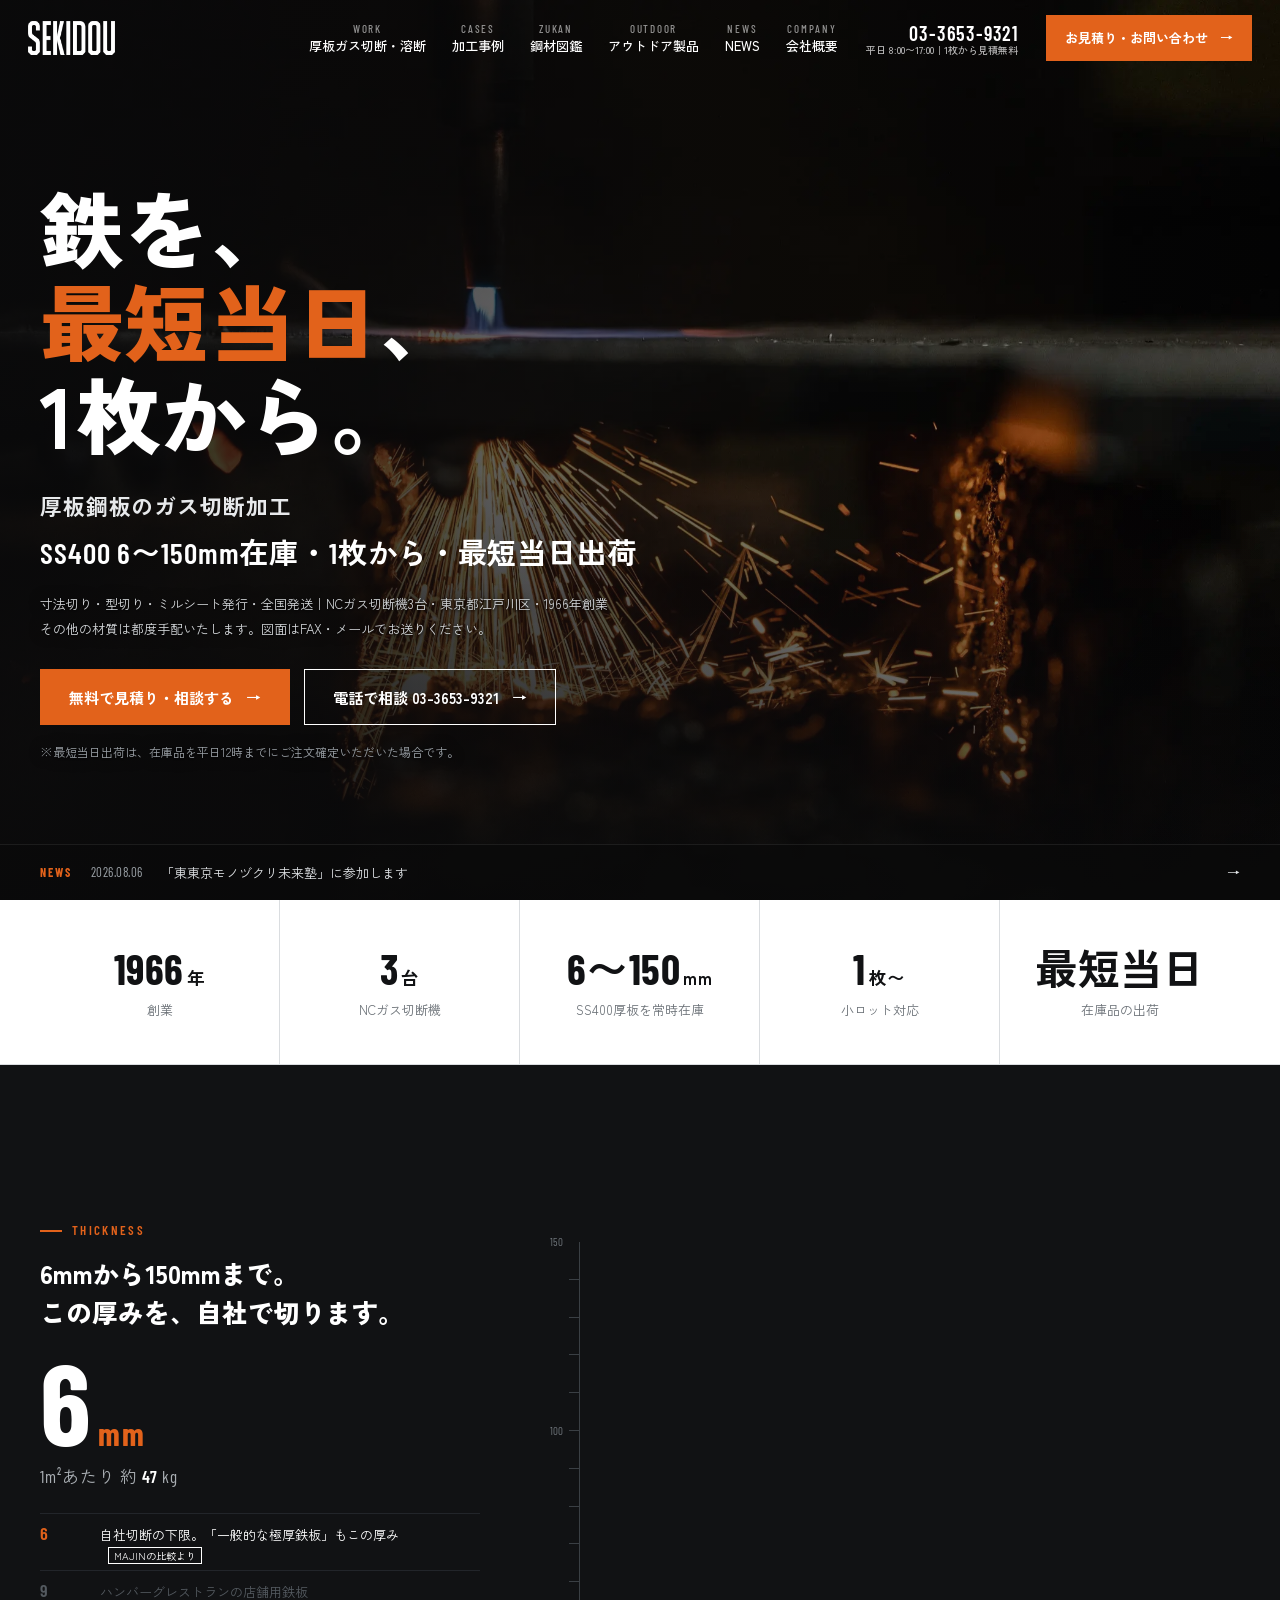
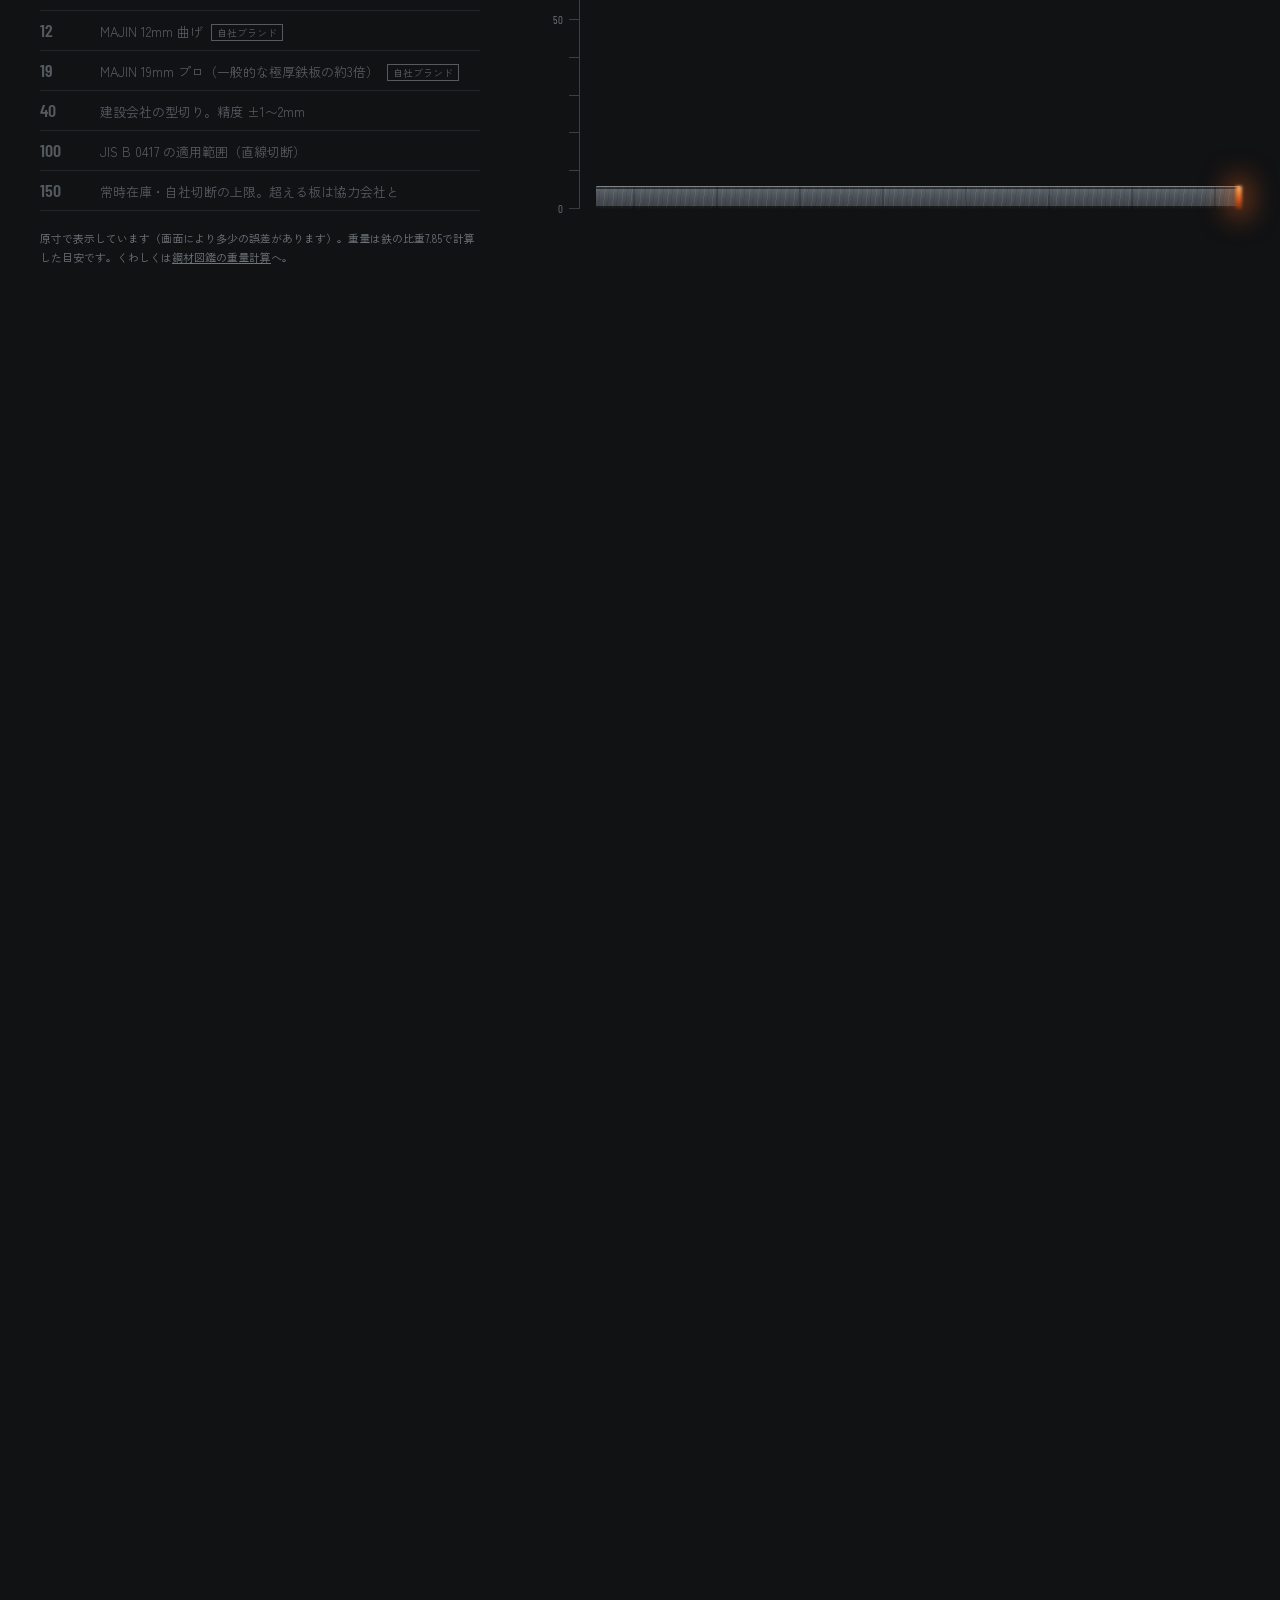
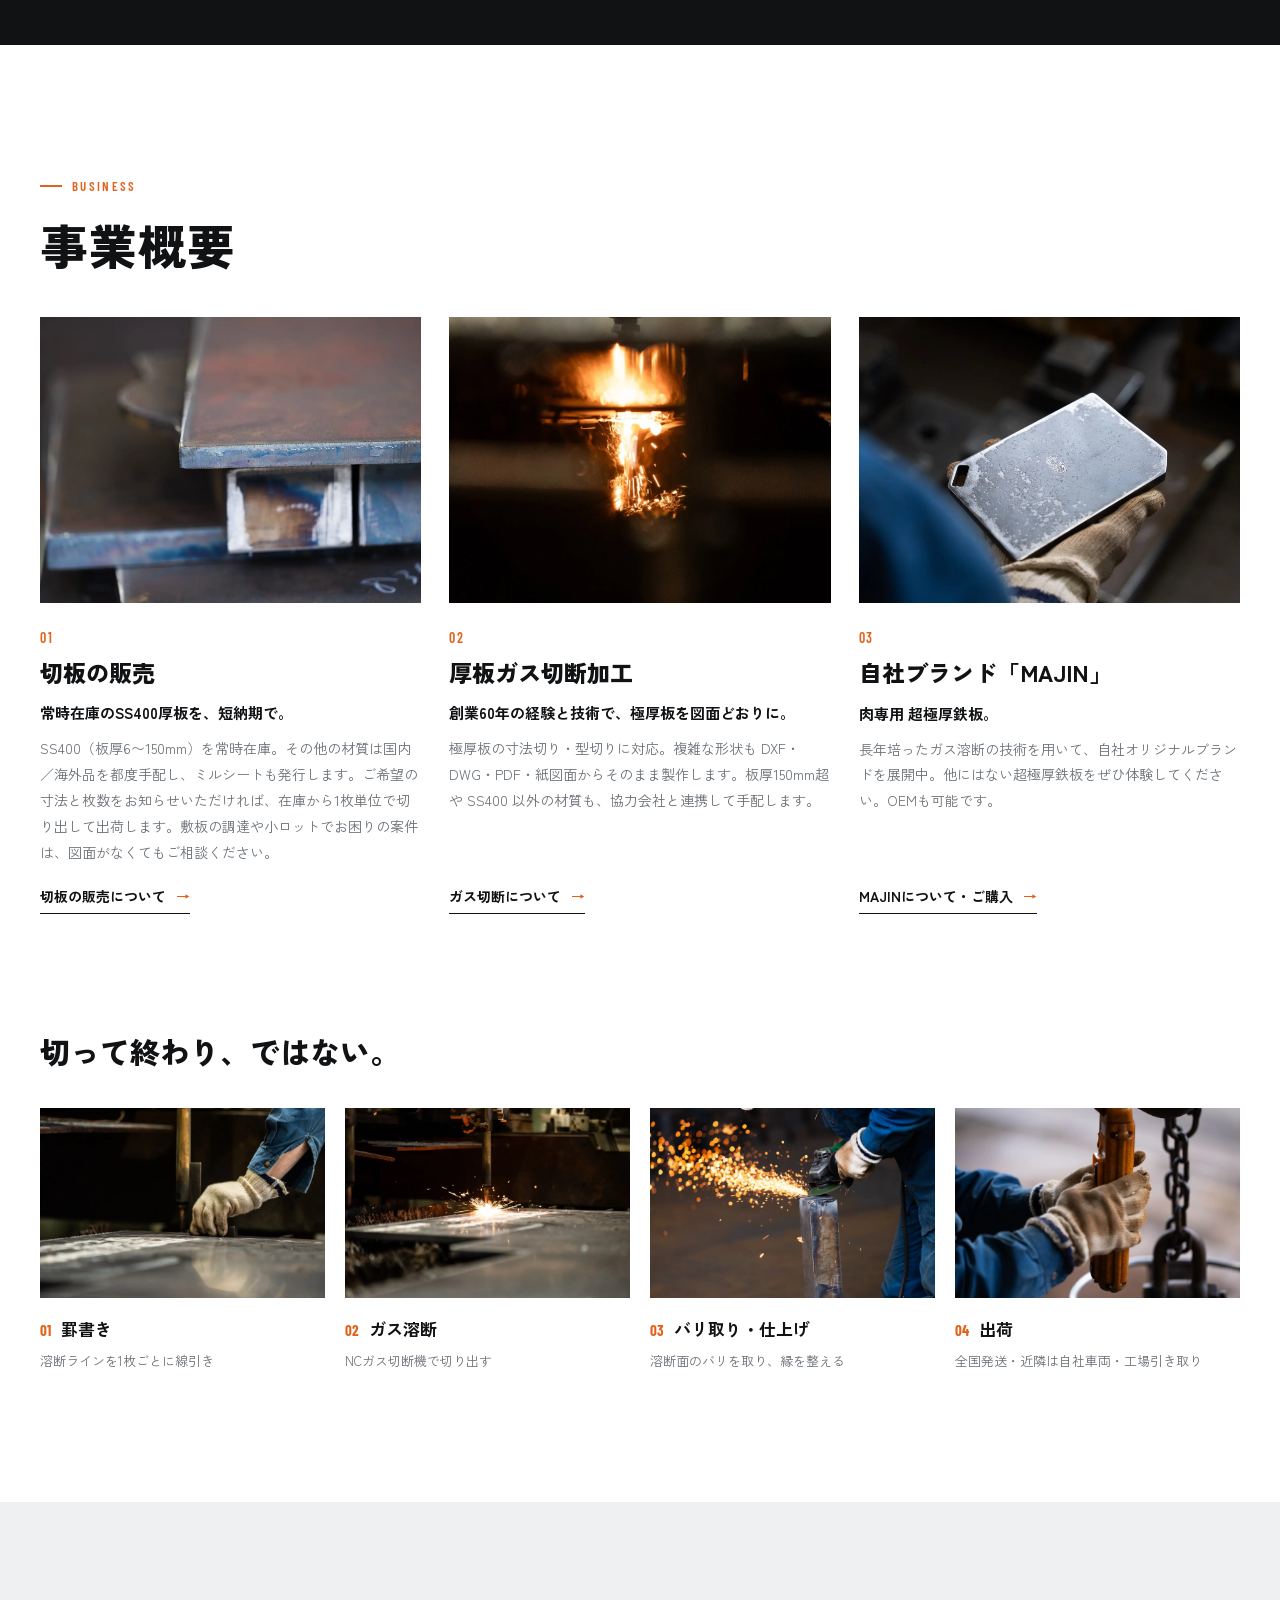
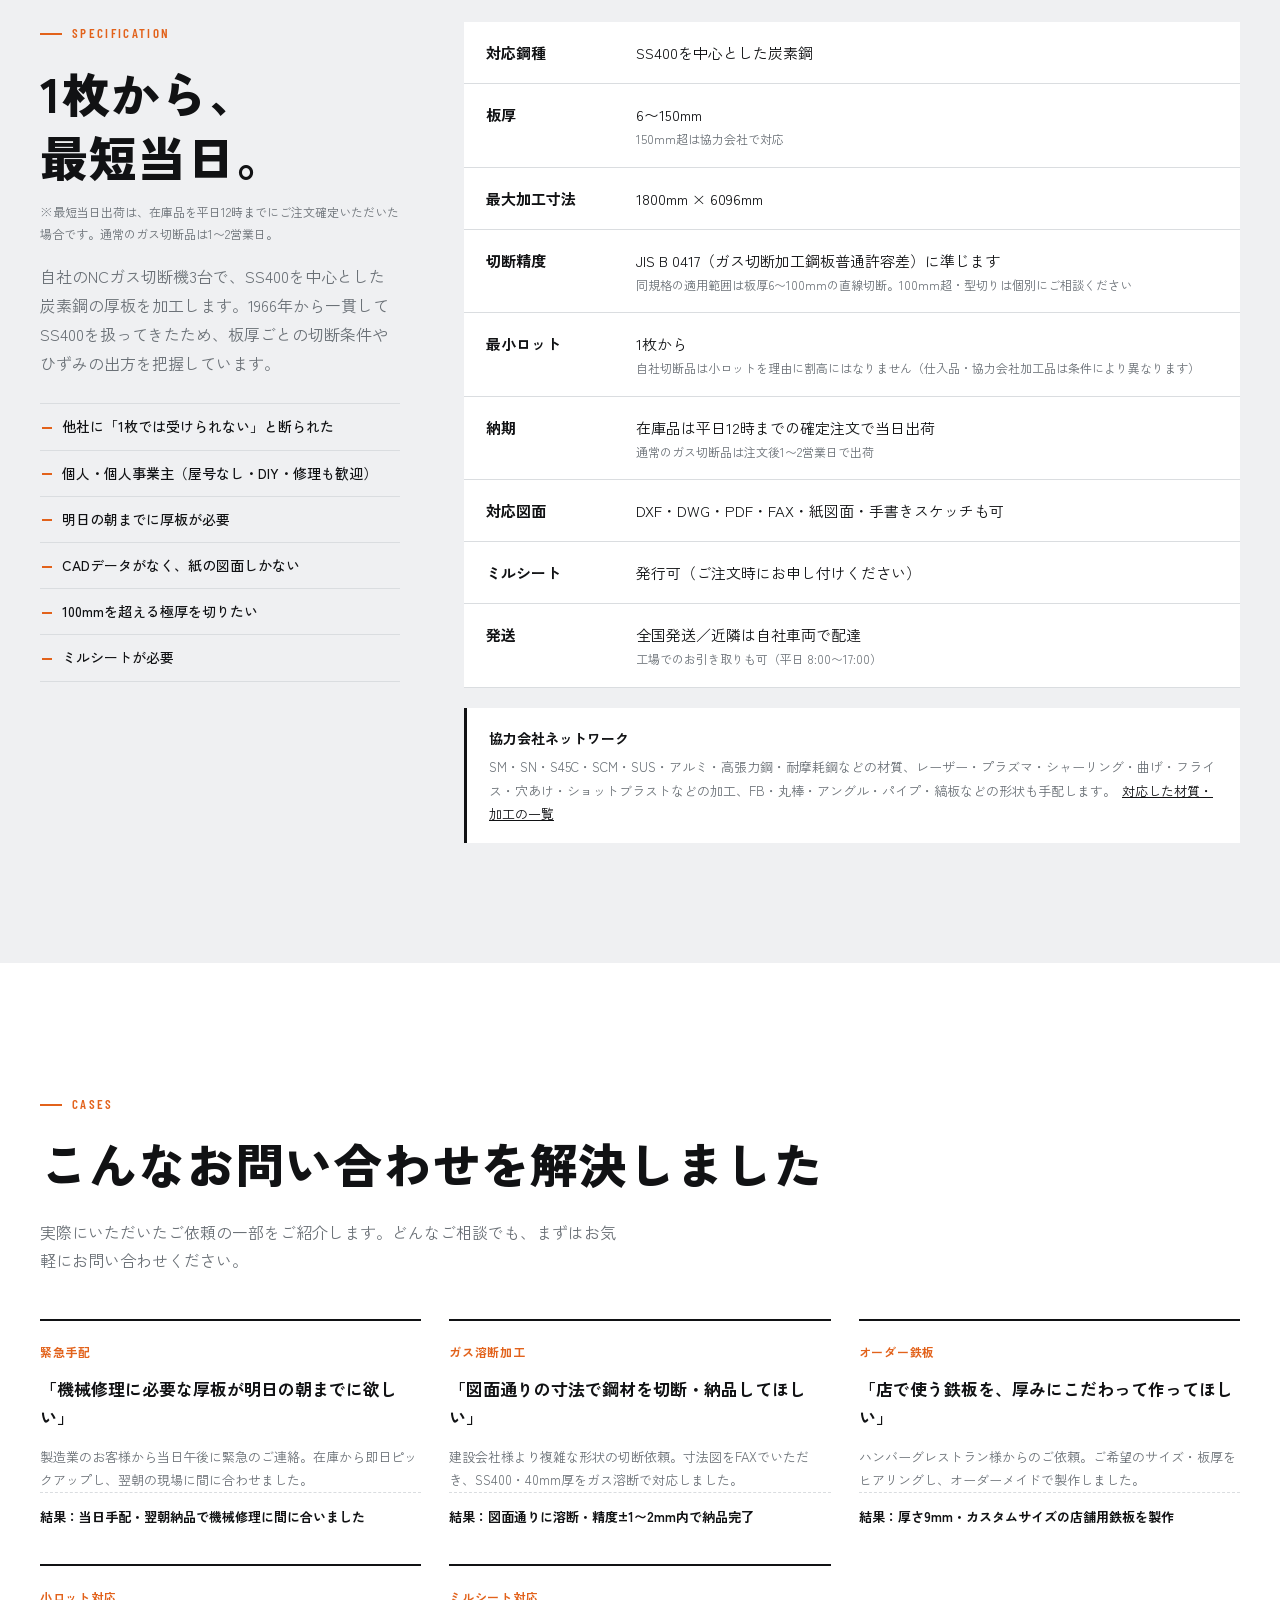
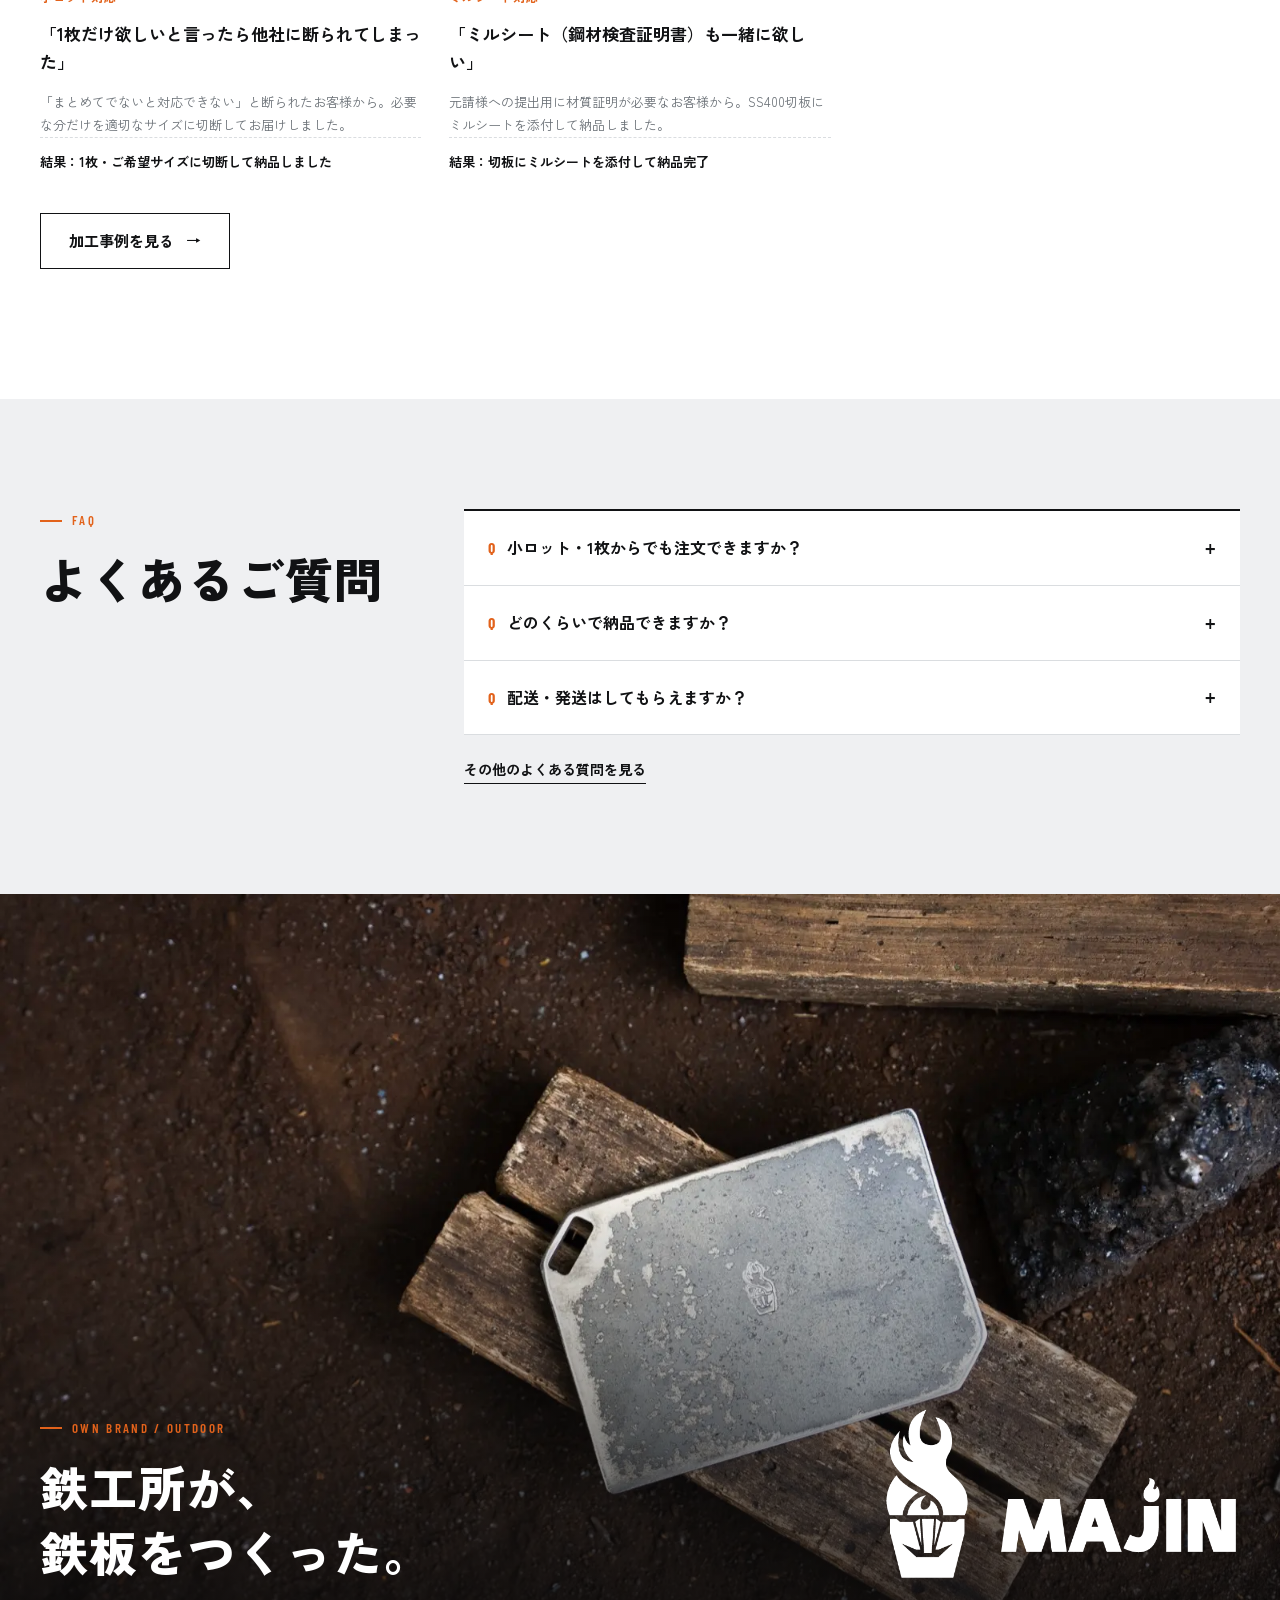
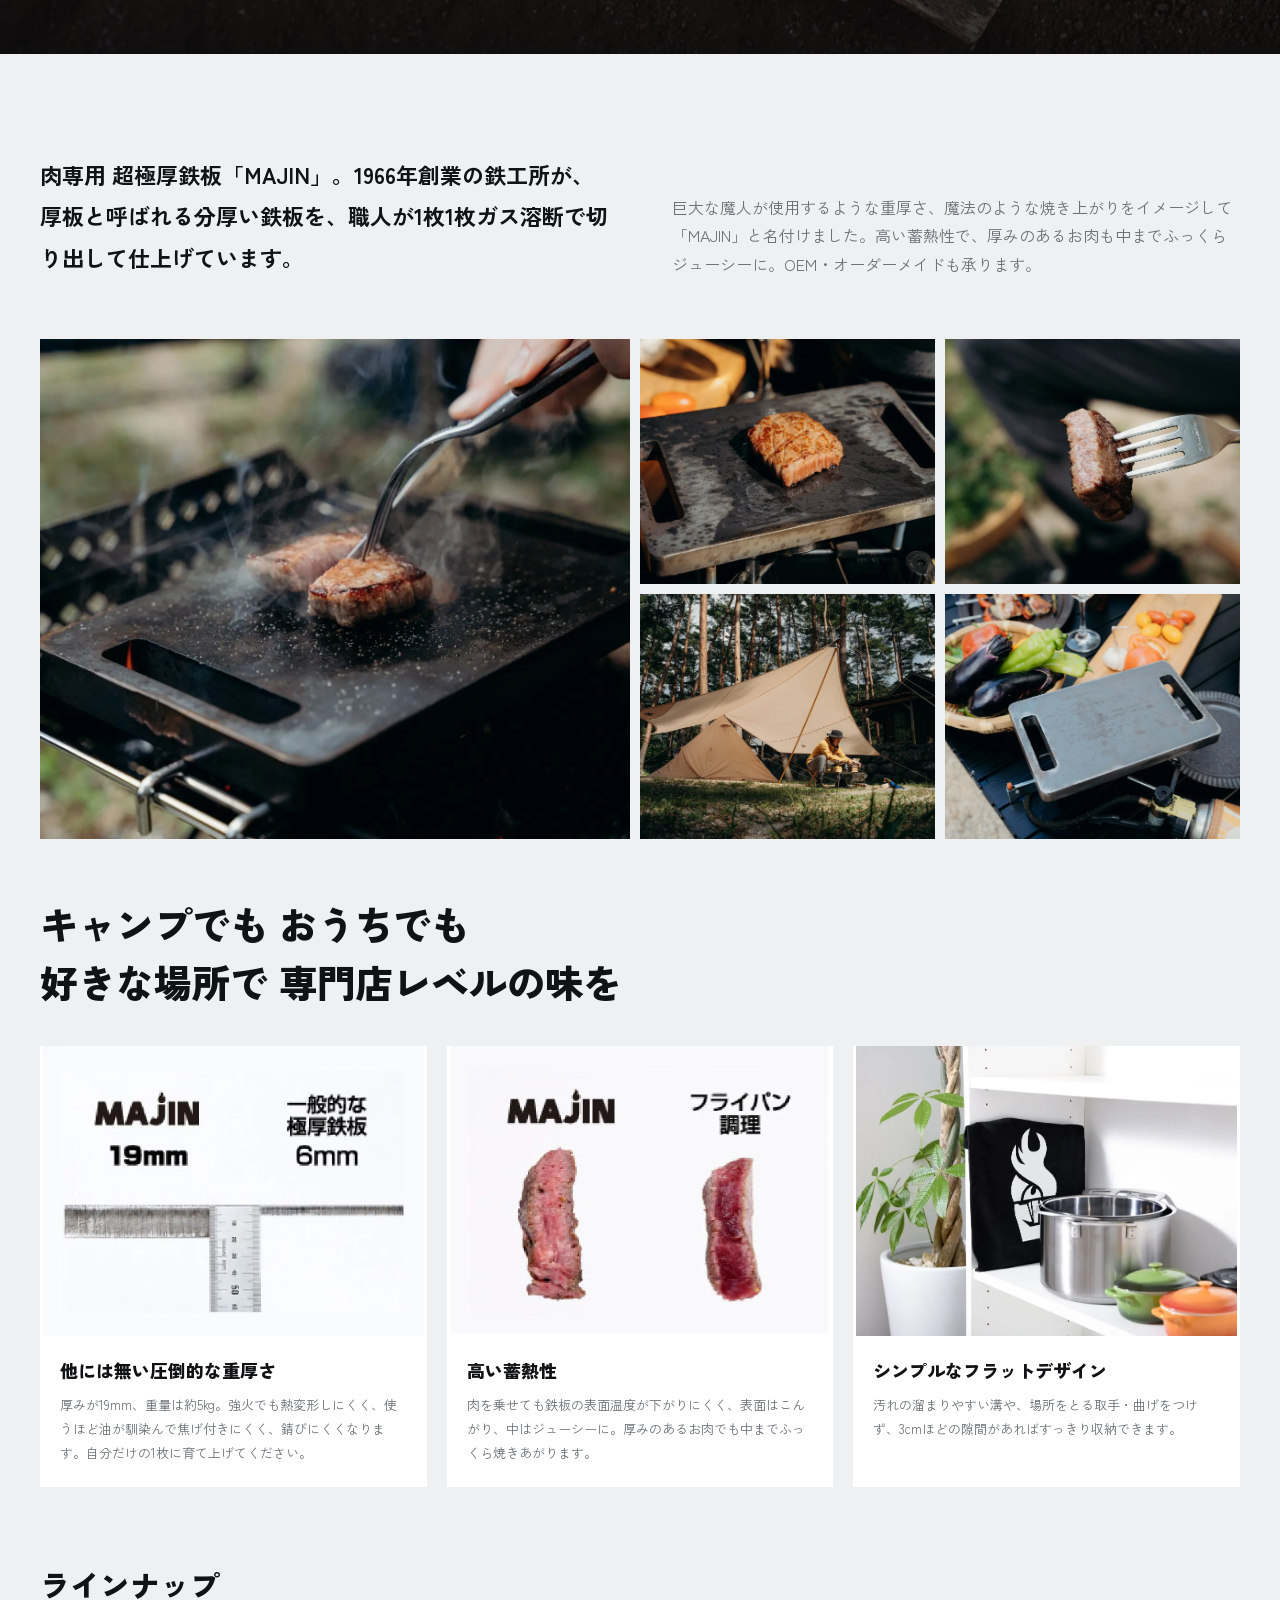
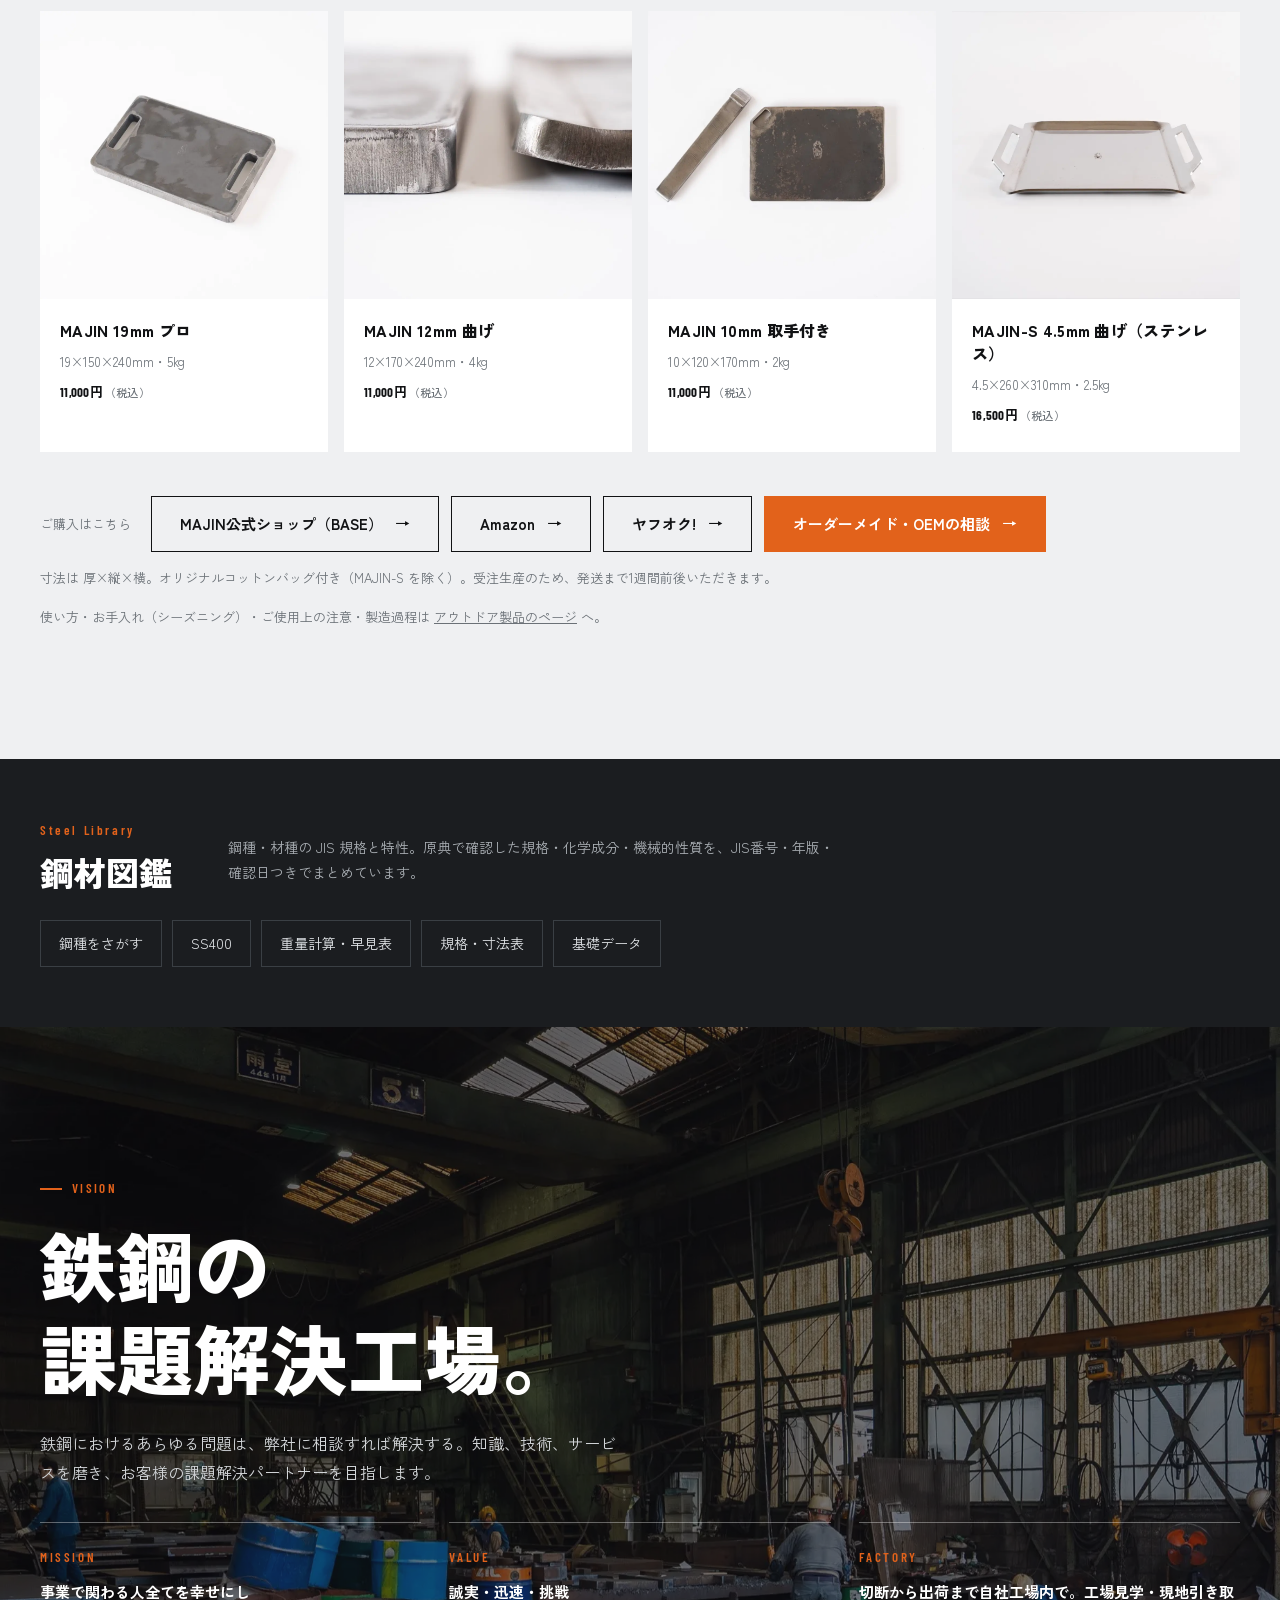
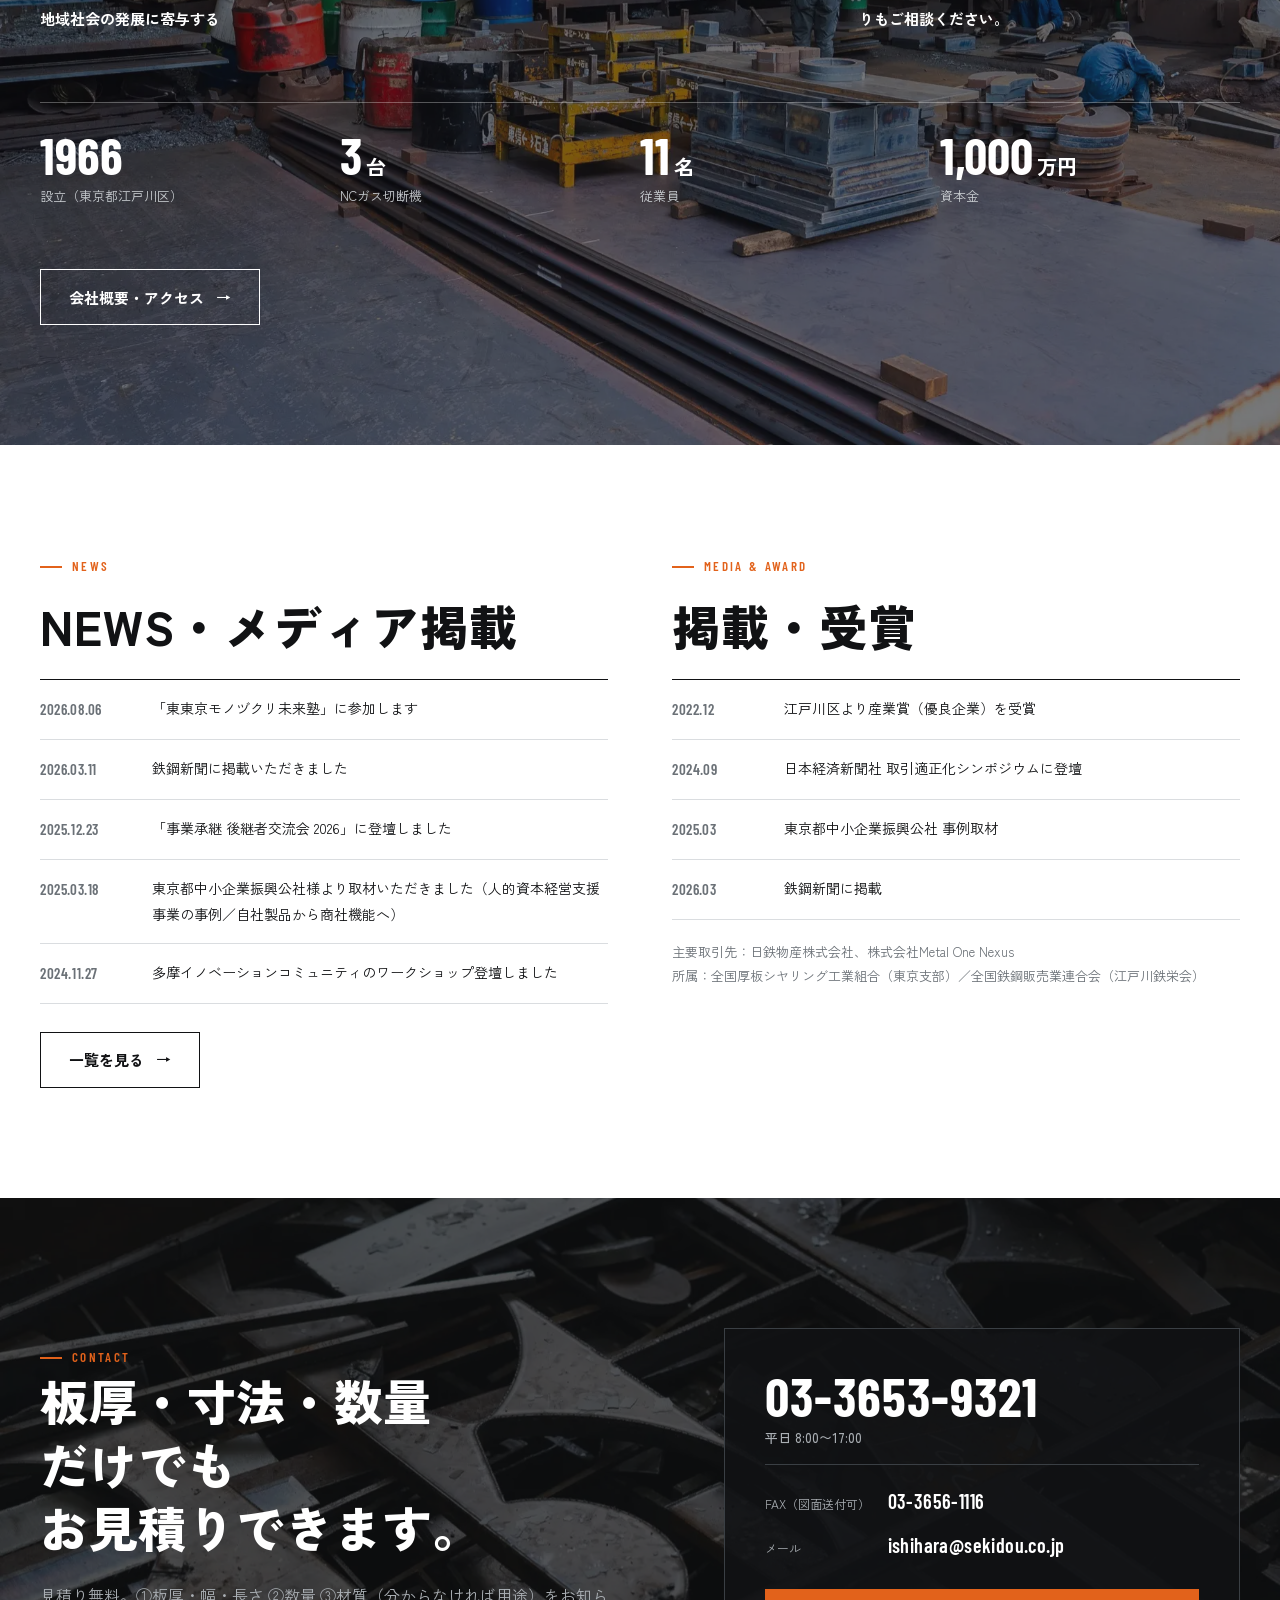
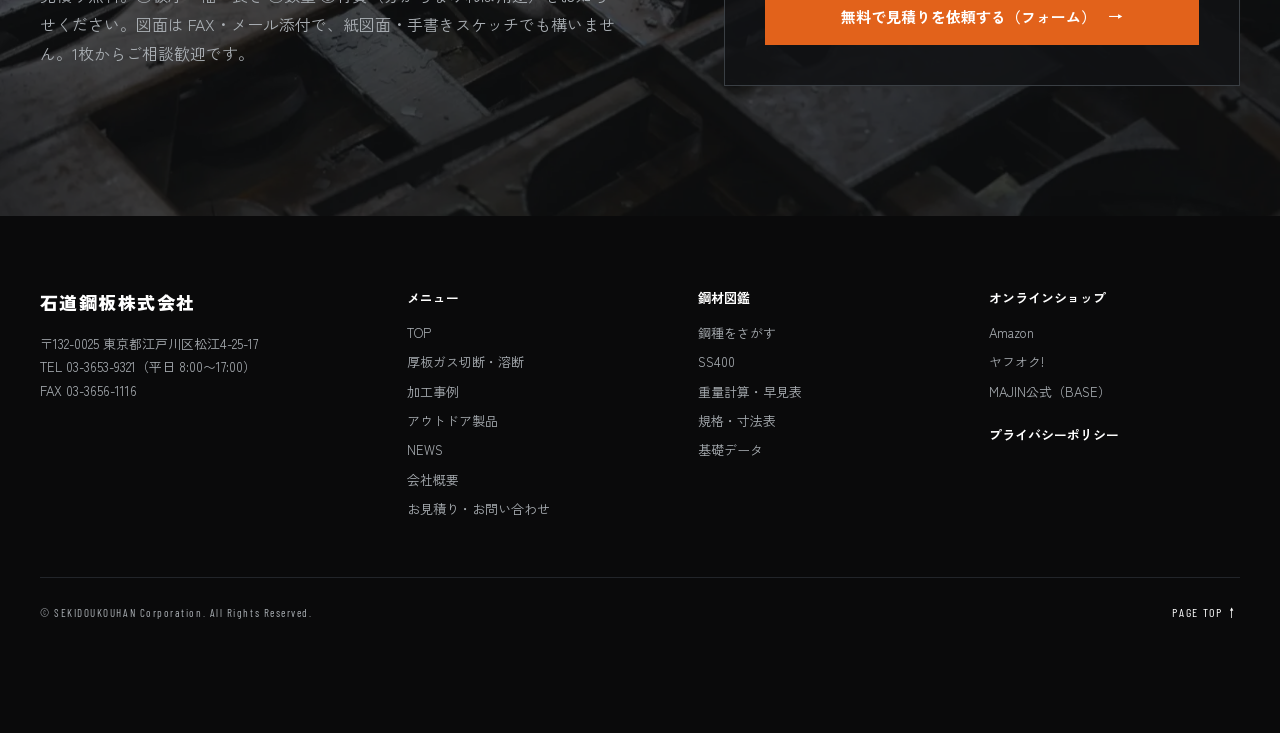
==== commit 7636c3b5: "renewal: 石原様の回答を反映（標語・MAJIN 4モデルの正式名称/寸法/重量/価格・取引先・代表写真・工程名） Co-Authored-By: Claude Opus 5.5 <norepl" ====
--- a/renewal/index.html
+++ b/renewal/index.html
@@ -415,6 +415,13 @@
 .hero__sub,.hero__note{text-shadow:0 1px 3px rgba(0,0,0,.95),0 0 14px rgba(0,0,0,.8)}
 .hero__sub{color:#D3D6D9}
 .hero::after{background:linear-gradient(90deg,rgba(10,10,11,.9) 0%,rgba(10,10,11,.62) 45%,rgba(10,10,11,.12) 100%),linear-gradient(0deg,rgba(10,10,11,.8),transparent 48%)}
+.ln__t--jp{font-family:var(--jp)!important;font-size:16px!important;font-weight:900;letter-spacing:.02em!important;line-height:1.45!important}
+.ln__t--jp span{font-family:var(--en);font-size:1.15em;letter-spacing:.04em}
+.ln__b p{margin-top:8px}
+.ln__price{font-family:var(--en);font-weight:700;font-size:22px;color:var(--iron)!important;letter-spacing:.02em}
+.ln__price small{font-family:var(--jp);font-size:11px;font-weight:500;color:var(--gray);margin-left:2px}
+.hero__copy{font-size:clamp(44px,6.6vw,100px);line-height:1.1}
+@media (max-width:820px){.hero__copy{font-size:clamp(40px,11.5vw,56px)}}
 </style>
 </head>
 <body>
@@ -442,7 +449,7 @@
   <img class="poster" src="assets/hero_cut.webp" alt="">
   <video autoplay muted loop playsinline preload="metadata" poster="assets/hero_cut.webp" aria-hidden="true"><source src="assets/hero_cut.mp4" type="video/mp4"></video>
   <div class="hero__in wrap">
-    <p class="hero__copy">厚い鉄を、<br><em>1枚</em>から。</p>
+    <p class="hero__copy">鉄を、<br><em>最短当日</em>、<br>1枚から。</p>
     <h1><b><span>厚板鋼板のガス切断加工</span></b><span class="h1sub"><span>SS400 6〜150mm在庫</span><span>・1枚から</span><span>・最短当日出荷</span></span></h1>
     <p class="hero__sub">寸法切り・型切り・ミルシート発行・全国発送｜NCガス切断機3台・東京都江戸川区・1966年創業<br>その他の材質は都度手配いたします。図面はFAX・メールでお送りください。</p>
     <div class="hero__cta">
@@ -476,8 +483,8 @@
       <ol class="marks" id="marks">
         <li data-t="6"><b>6</b><span>自社切断の下限。「一般的な極厚鉄板」もこの厚み<i class="tag">MAJINの比較より</i></span></li>
         <li data-t="9"><b>9</b><span>ハンバーグレストランの店舗用鉄板</span></li>
-        <li data-t="12"><b>12</b><span>MAJIN 12mm<i class="tag">自社ブランド</i></span></li>
-        <li data-t="19"><b>19</b><span>MAJIN 19mm（一般的な極厚鉄板の約3倍）<i class="tag">自社ブランド</i></span></li>
+        <li data-t="12"><b>12</b><span>MAJIN 12mm 曲げ<i class="tag">自社ブランド</i></span></li>
+        <li data-t="19"><b>19</b><span>MAJIN 19mm プロ（一般的な極厚鉄板の約3倍）<i class="tag">自社ブランド</i></span></li>
         <li data-t="40"><b>40</b><span>建設会社の型切り。精度 ±1〜2mm</span></li>
         <li data-t="100"><b>100</b><span>JIS B 0417 の適用範囲（直線切断）</span></li>
         <li data-t="150"><b>150</b><span>常時在庫・自社切断の上限。超える板は協力会社と</span></li>
@@ -525,7 +532,7 @@
 
     <h3 class="sub rv">切って終わり、ではない。</h3>
     <div class="steps">
-      <div class="st rv"><figure><img src="assets/chalk.webp" alt="鋼板にチョークで溶断ラインを引く手" loading="lazy"></figure><h4>罫書き</h4><p>溶断ラインを1枚ごとに線引き<span class="chk">厚板加工でも同じ呼び名か要確認</span></p></div>
+      <div class="st rv"><figure><img src="assets/chalk.webp" alt="鋼板にチョークで溶断ラインを引く手" loading="lazy"></figure><h4>罫書き</h4><p>溶断ラインを1枚ごとに線引き</p></div>
       <div class="st rv"><figure><img src="assets/cutline.webp" alt="NCガス切断機で鋼板を切断する" loading="lazy"></figure><h4>ガス溶断</h4><p>NCガス切断機で切り出す</p></div>
       <div class="st rv"><figure><img src="assets/grind_spark.webp" alt="グラインダーで溶断面のバリを取る職人" loading="lazy"></figure><h4>バリ取り・仕上げ</h4><p>溶断面のバリを取り、縁を整える</p></div>
       <div class="st rv"><figure><img src="assets/crane.webp" alt="クレーンのスイッチを握る手" loading="lazy"></figure><h4>出荷</h4><p>全国発送・近隣は自社車両・工場引き取り</p></div>
@@ -613,7 +620,7 @@
   <div class="wrap">
     <div class="majin__intro">
       <p class="rv" style="font-weight:700;font-size:clamp(18px,1.8vw,22px);line-height:1.9">肉専用 超極厚鉄板「MAJIN」。1966年創業の鉄工所が、厚板と呼ばれる分厚い鉄板を、職人が1枚1枚ガス溶断で切り出して仕上げています。</p>
-      <p class="lead rv">巨大な魔人が使用するような重厚さ、魔法のような焼き上がりをイメージして「MAJIN」と名付けました。高い蓄熱性で、厚みのあるお肉も中までふっくらジューシーに。OEM・オーダーメイドも承ります。<span class="chk">4モデル化に合わせた言い方は要確認</span></p>
+      <p class="lead rv">巨大な魔人が使用するような重厚さ、魔法のような焼き上がりをイメージして「MAJIN」と名付けました。高い蓄熱性で、厚みのあるお肉も中までふっくらジューシーに。OEM・オーダーメイドも承ります。</p>
     </div>
     <div class="camp rv">
       <figure class="c1"><img src="assets/camp_18.webp" alt="焚き火台の上のMAJINで肉を焼く" loading="lazy"></figure>
@@ -628,13 +635,13 @@
       <div class="ft3 rv"><figure><img src="assets/live/od_014.webp" alt="MAJINとフライパンで焼いた肉の断面の比較" loading="lazy"></figure><h4>高い蓄熱性</h4><p>肉を乗せても鉄板の表面温度が下がりにくく、表面はこんがり、中はジューシーに。厚みのあるお肉でも中までふっくら焼きあがります。</p></div>
       <div class="ft3 rv"><figure><img src="assets/live/od_012.webp" alt="棚に収納したMAJIN" loading="lazy"></figure><h4>シンプルなフラットデザイン</h4><p>汚れの溜まりやすい溝や、場所をとる取手・曲げをつけず、3cmほどの隙間があればすっきり収納できます。</p></div>
     </div>
-    <p class="mj-note rv"><span class="chk">写真は現行アウトドア製品ページのもの（19mmフラットモデル）。特長3つが12mm・10mm・STEELにも当てはまるか要確認</span></p>
+    <p class="mj-note rv"><span class="chk">特長3つの写真は現行アウトドア製品ページのもの（19mm）。12mm・10mm・MAJIN-S にも当てはまる言い方かは先方と要確認</span></p>
     <h3 class="sub rv" style="margin-top:70px">ラインナップ</h3>
     <div class="line">
-      <div class="ln rv"><figure><img src="assets/m_19w.webp" alt="MAJIN 19mm" loading="lazy"></figure><div class="ln__b"><div class="ln__t">19mm</div><p>仕様は確認中です<span class="chk">名称・サイズ・重量・価格・特長を先方確認</span></p></div></div>
-      <div class="ln rv"><figure><img src="assets/m_12.webp" alt="MAJIN 12mm" loading="lazy"></figure><div class="ln__b"><div class="ln__t">12mm</div><p>仕様は確認中です<span class="chk">名称・サイズ・重量・価格・特長を先方確認</span></p></div></div>
-      <div class="ln rv"><figure><img src="assets/m_10.webp" alt="MAJIN 10mm" loading="lazy"></figure><div class="ln__b"><div class="ln__t">10mm</div><p>仕様は確認中です<span class="chk">名称・サイズ・重量・価格・特長を先方確認</span></p></div></div>
-      <div class="ln rv"><figure><img src="assets/m_steel.webp" alt="MAJIN STEEL" loading="lazy"></figure><div class="ln__b"><div class="ln__t">STEEL</div><p>仕様は確認中です<span class="chk">名称・サイズ・重量・価格・特長を先方確認</span></p></div></div>
+      <div class="ln rv"><figure><img src="assets/m_19w.webp" alt="肉専用 超極厚鉄板 MAJIN 19mm プロ" loading="lazy"></figure><div class="ln__b"><div class="ln__t ln__t--jp">MAJIN 19mm プロ</div><p>19×150×240mm・5kg</p><p class="ln__price">11,000円<small>（税込）</small></p></div></div>
+      <div class="ln rv"><figure><img src="assets/m_12.webp" alt="肉専用 超極厚鉄板 MAJIN 12mm 曲げ" loading="lazy"></figure><div class="ln__b"><div class="ln__t ln__t--jp">MAJIN 12mm 曲げ</div><p>12×170×240mm・4kg</p><p class="ln__price">11,000円<small>（税込）</small></p></div></div>
+      <div class="ln rv"><figure><img src="assets/m_10.webp" alt="肉専用 超極厚鉄板 MAJIN 10mm 取手付き" loading="lazy"></figure><div class="ln__b"><div class="ln__t ln__t--jp">MAJIN 10mm 取手付き</div><p>10×120×170mm・2kg</p><p class="ln__price">11,000円<small>（税込）</small></p></div></div>
+      <div class="ln rv"><figure><img src="assets/m_steel.webp" alt="肉専用 超極厚鉄板 MAJIN-S 4.5mm 曲げ（ステンレス）" loading="lazy"></figure><div class="ln__b"><div class="ln__t ln__t--jp">MAJIN-S 4.5mm 曲げ（ステンレス）</div><p>4.5×260×310mm・2.5kg</p><p class="ln__price">16,500円<small>（税込）</small></p></div></div>
     </div>
     <div class="majin__buy rv">
       <span>ご購入はこちら</span>
@@ -643,7 +650,7 @@
       <a class="btn btn--line" href="https://auctions.yahoo.co.jp/seller/5gnYYQ7zcscy5JdfzumV6URcVAzmS">ヤフオク!</a>
       <a class="btn btn--fire" href="#contact">オーダーメイド・OEMの相談</a>
     </div>
-    <p class="rv" style="font-size:13px;color:var(--gray);margin-top:14px">製品概要（19mmフラットモデル）：厚み19mm×縦150mm×横240mm／約5kg／鉄（JIS規格 SS400黒皮）／付属品 オリジナルコットンバッグ／受注生産・発送まで1週間前後<span class="chk">現行情報は更新停止中＝要確認</span></p>
+    <p class="rv" style="font-size:13px;color:var(--gray);margin-top:14px">寸法は 厚×縦×横。オリジナルコットンバッグ付き（MAJIN-S を除く）。受注生産のため、発送まで1週間前後いただきます。</p>
     <p class="rv" style="font-size:13px;color:var(--gray);margin-top:16px">使い方・お手入れ（シーズニング）・ご使用上の注意・製造過程は <a href="outdoor.html" style="text-decoration:underline">アウトドア製品のページ</a> へ。</p>
   </div>
 </section>
@@ -703,7 +710,7 @@
         <li><time>2025.03</time><span>東京都中小企業振興公社 事例取材</span></li>
         <li><time>2026.03</time><span>鉄鋼新聞に掲載</span></li>
       </ul>
-      <p class="rv" style="margin-top:20px;font-size:13px;color:var(--gray)">主要取引先：日鉄物産株式会社、株式会社メタルワン特殊鋼、大成興業株式会社 等<br>所属：全国厚板シヤリング工業組合（東京支部）／全国鉄鋼販売業連合会（江戸川鉄栄会）</p>
+      <p class="rv" style="margin-top:20px;font-size:13px;color:var(--gray)">主要取引先：日鉄物産株式会社、株式会社Metal One Nexus<br>所属：全国厚板シヤリング工業組合（東京支部）／全国鉄鋼販売業連合会（江戸川鉄栄会）</p>
     </div>
   </div>
 </section>
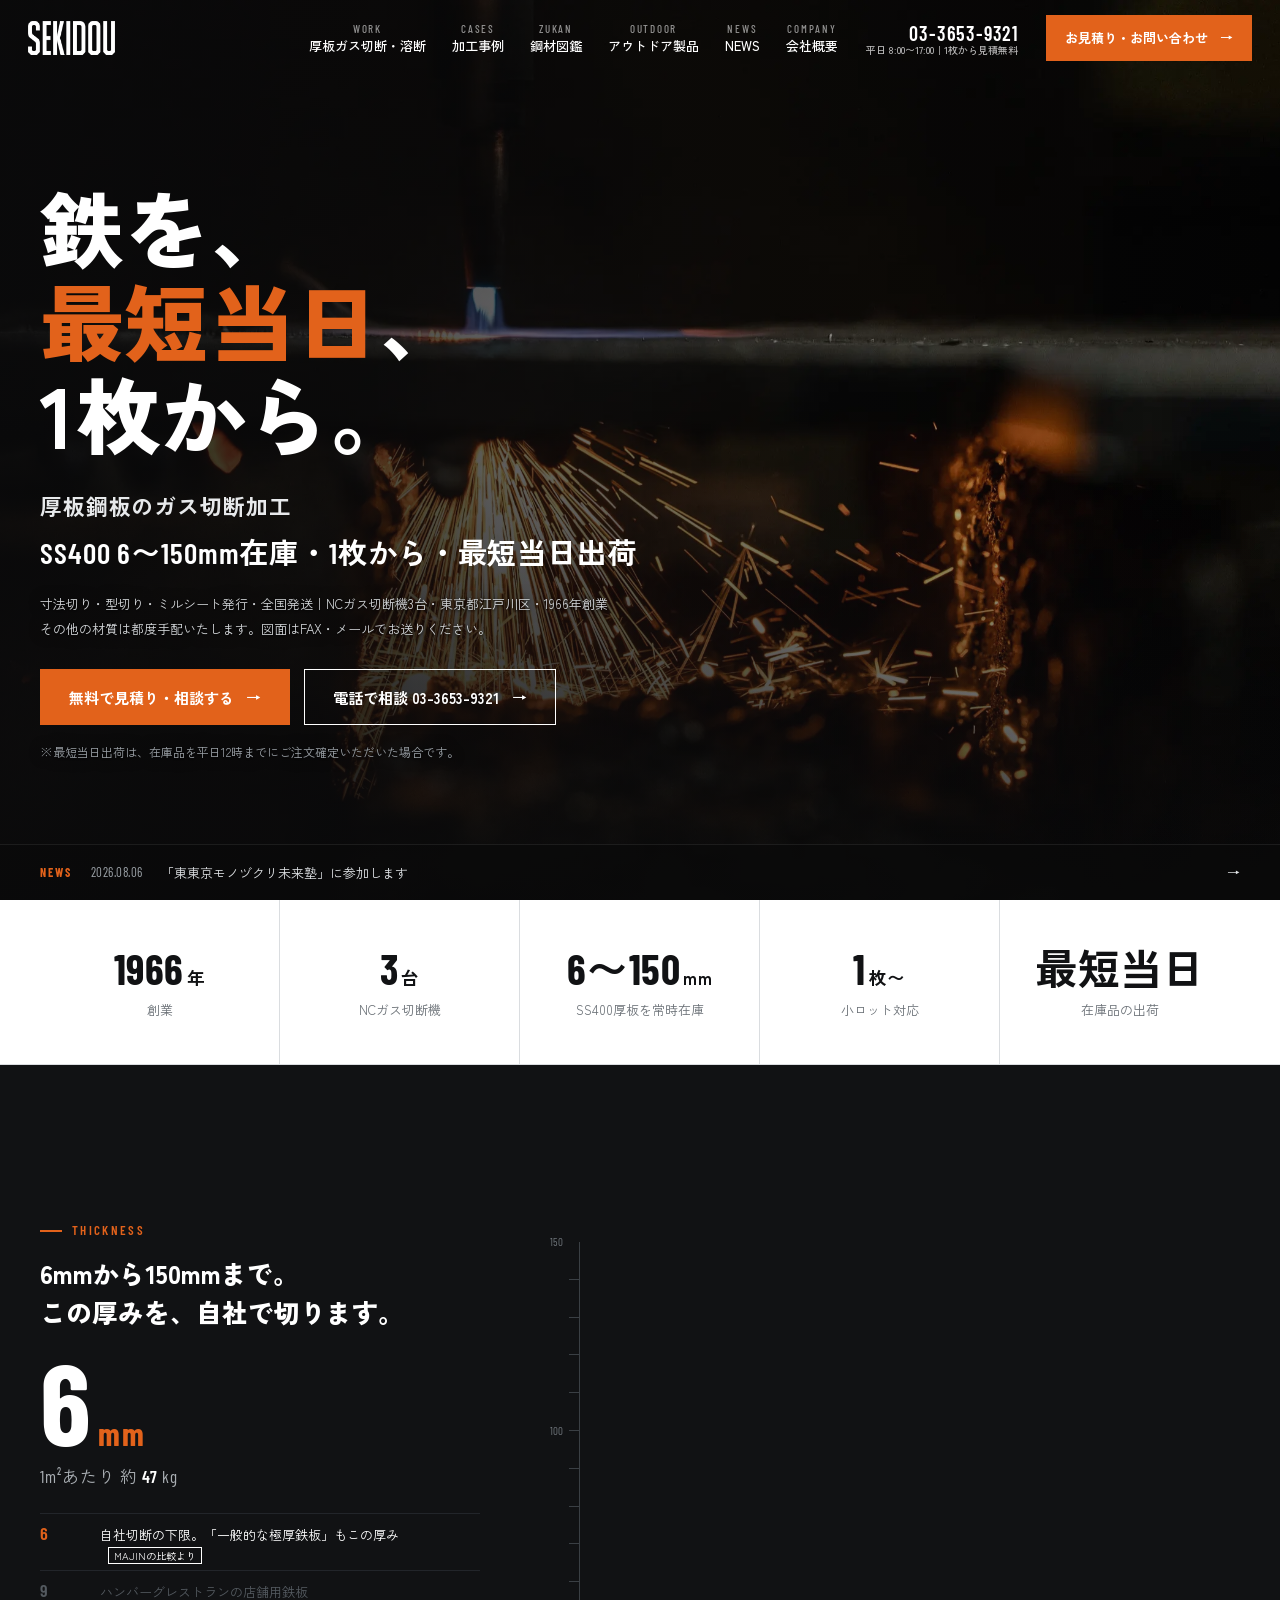
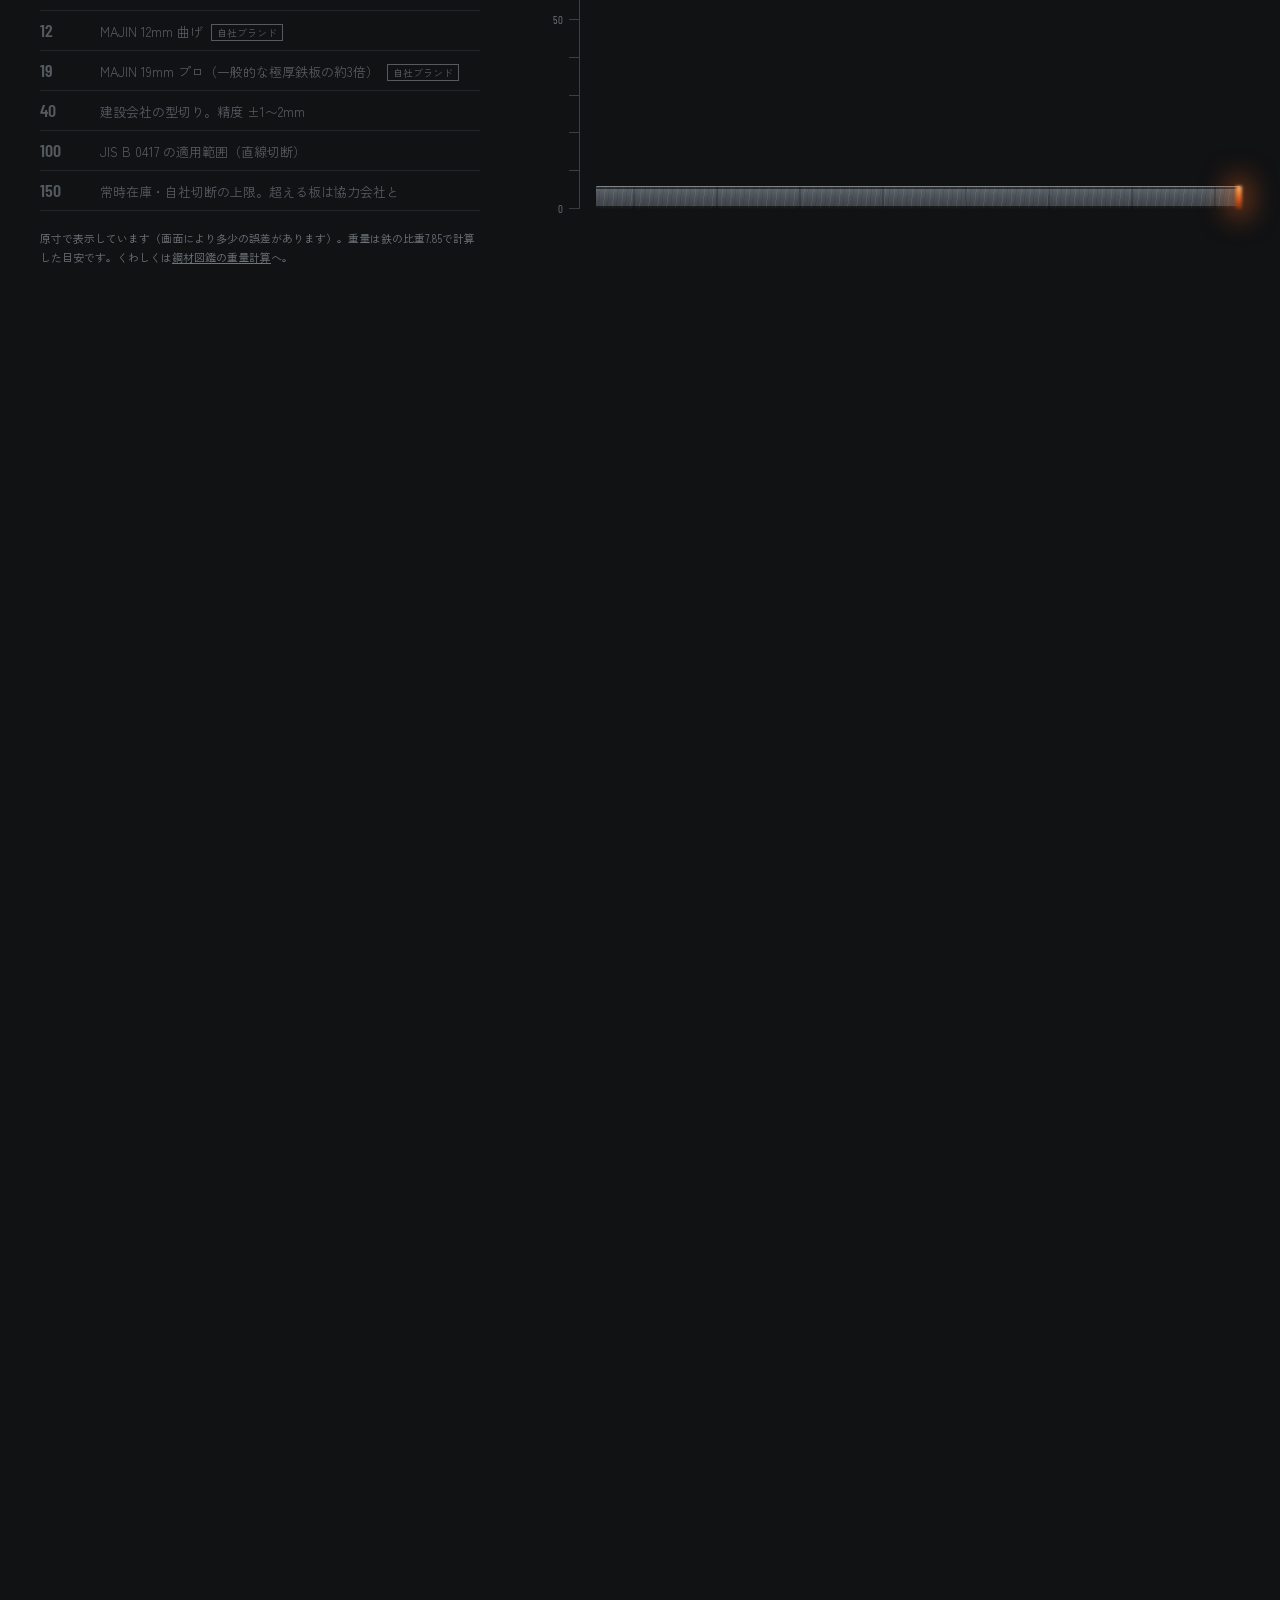
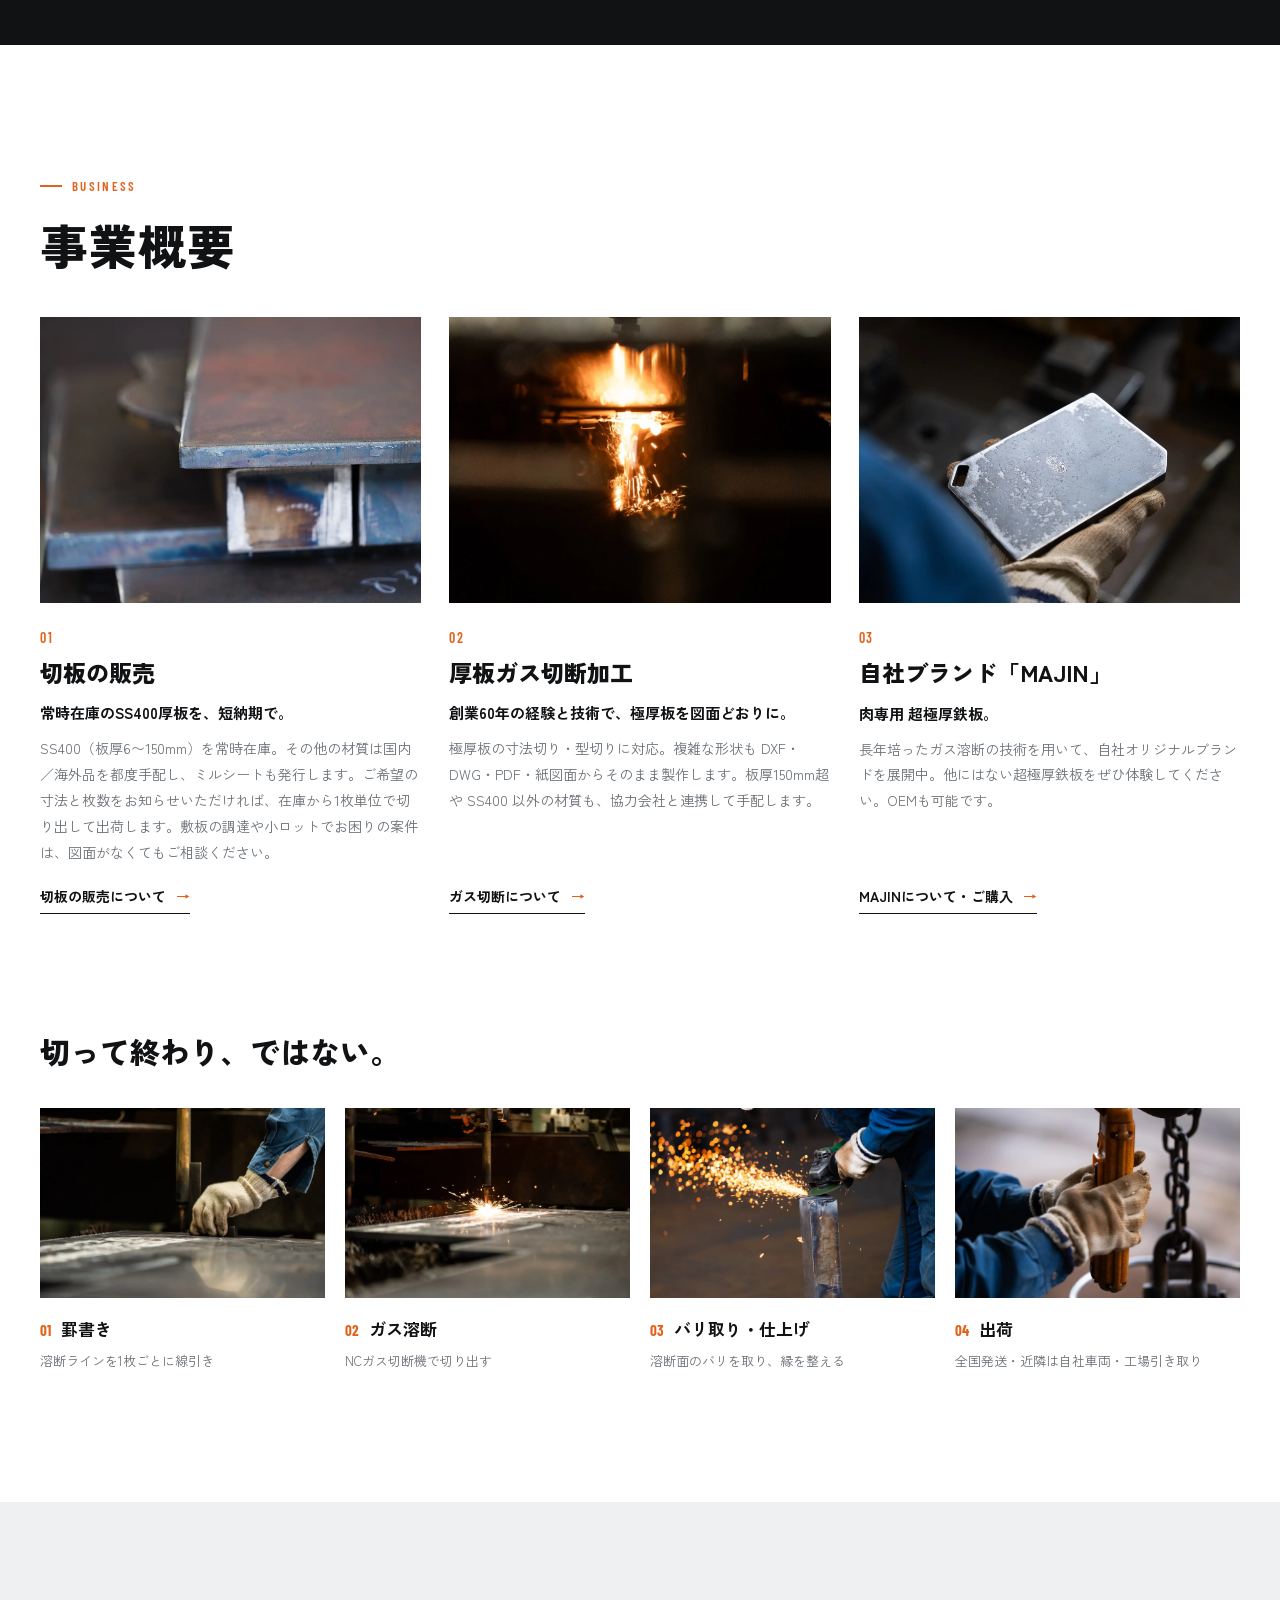
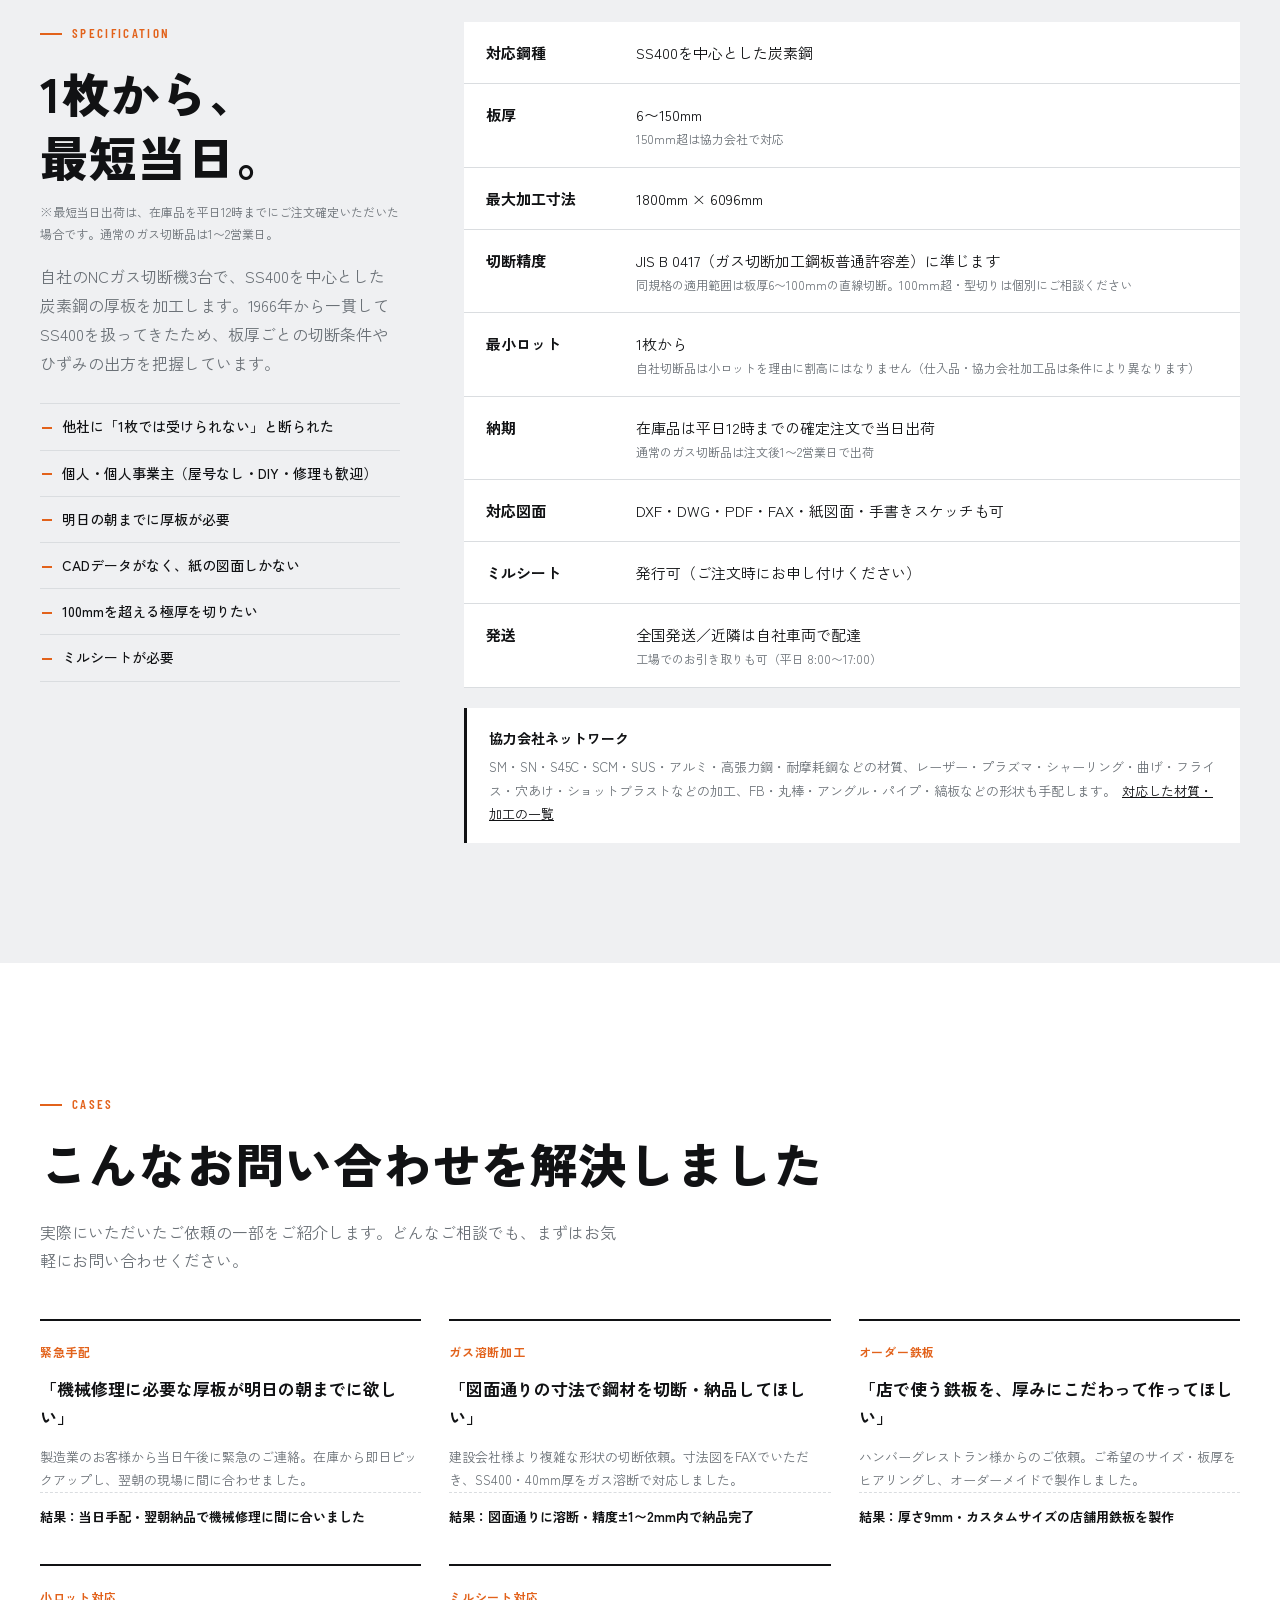
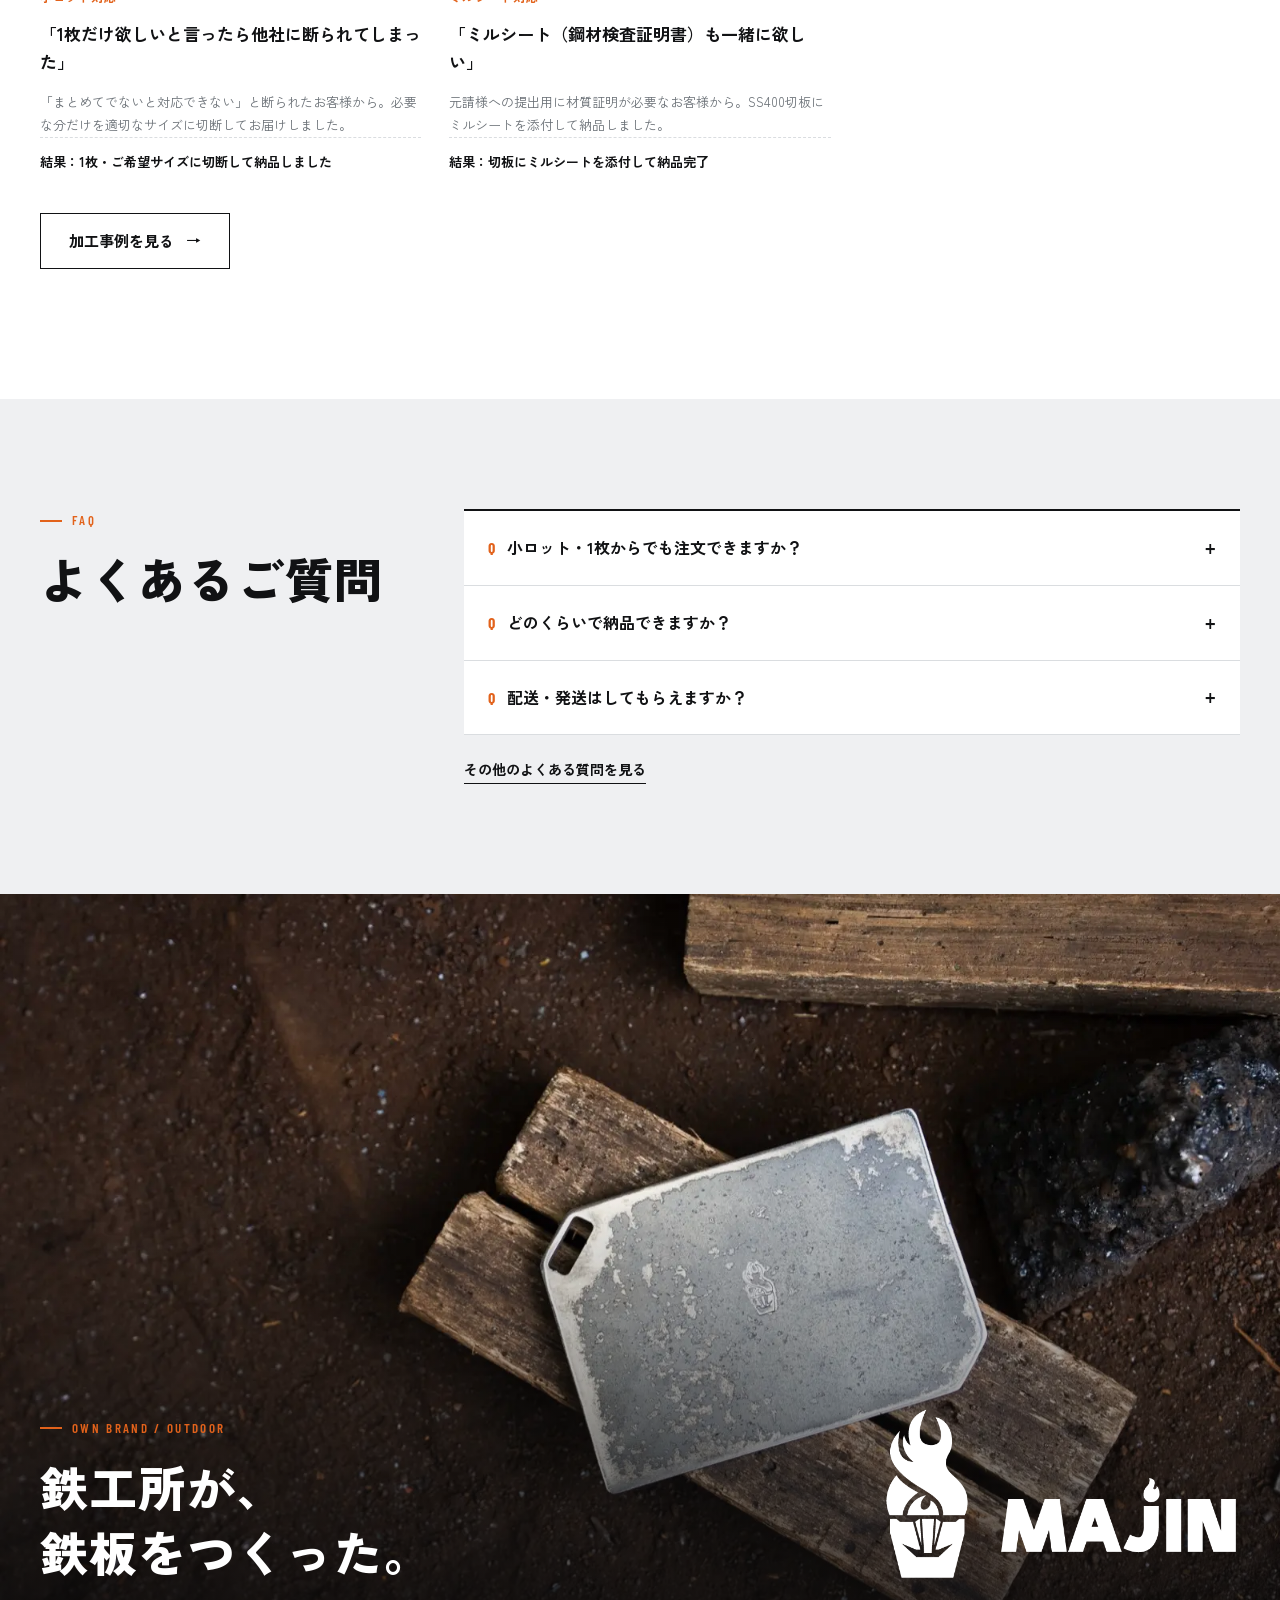
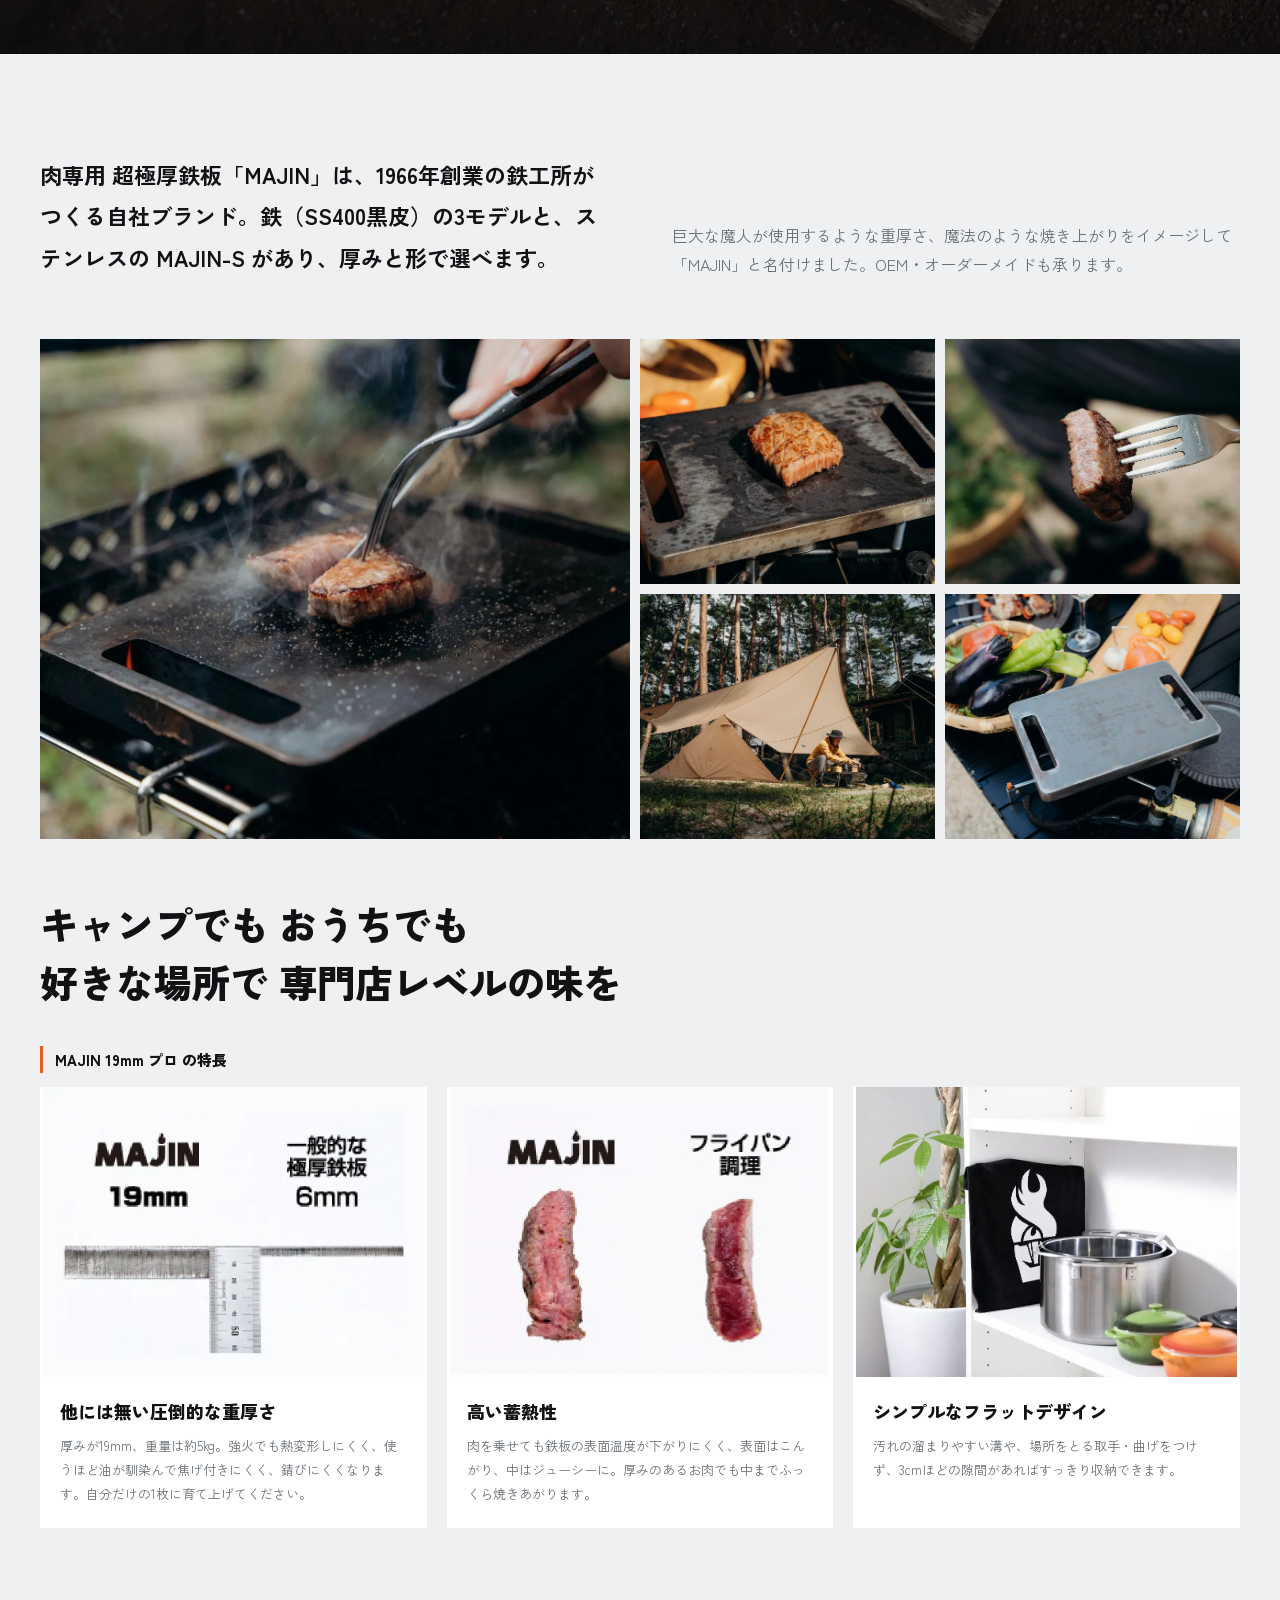
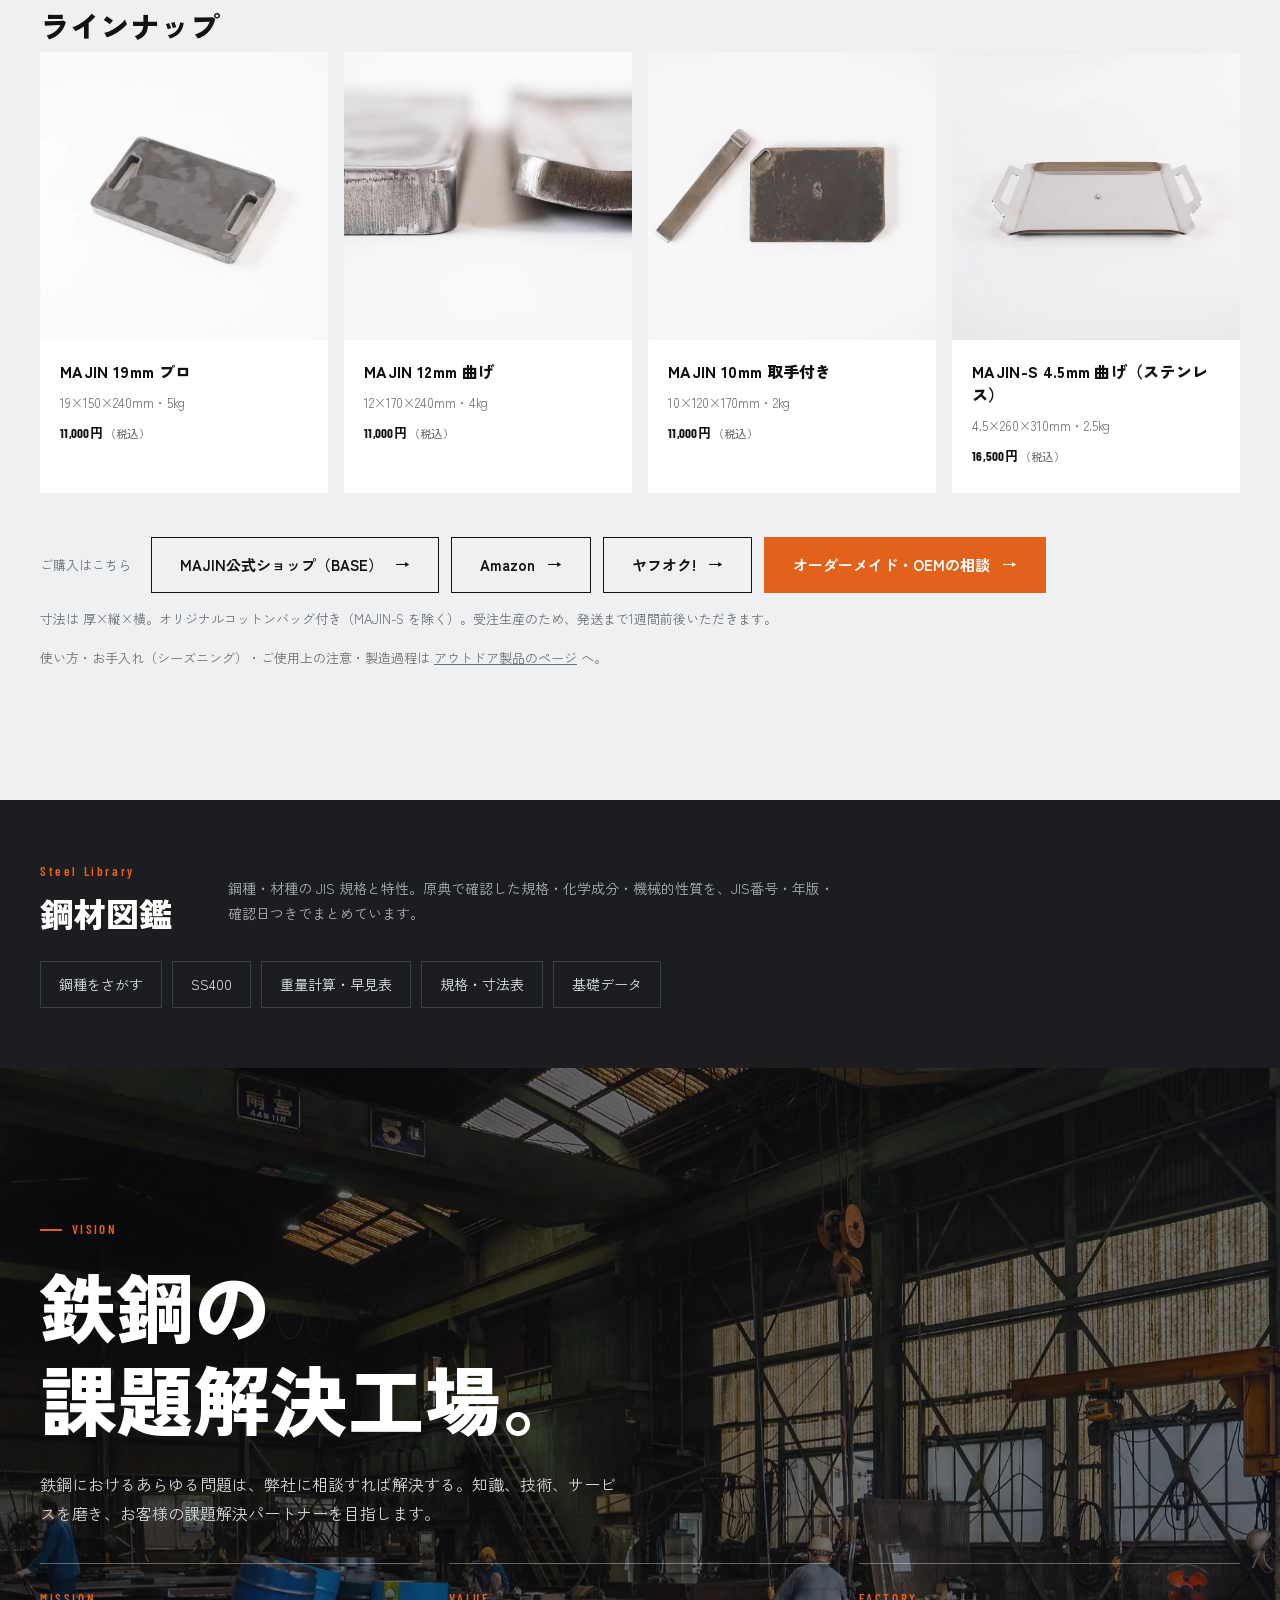
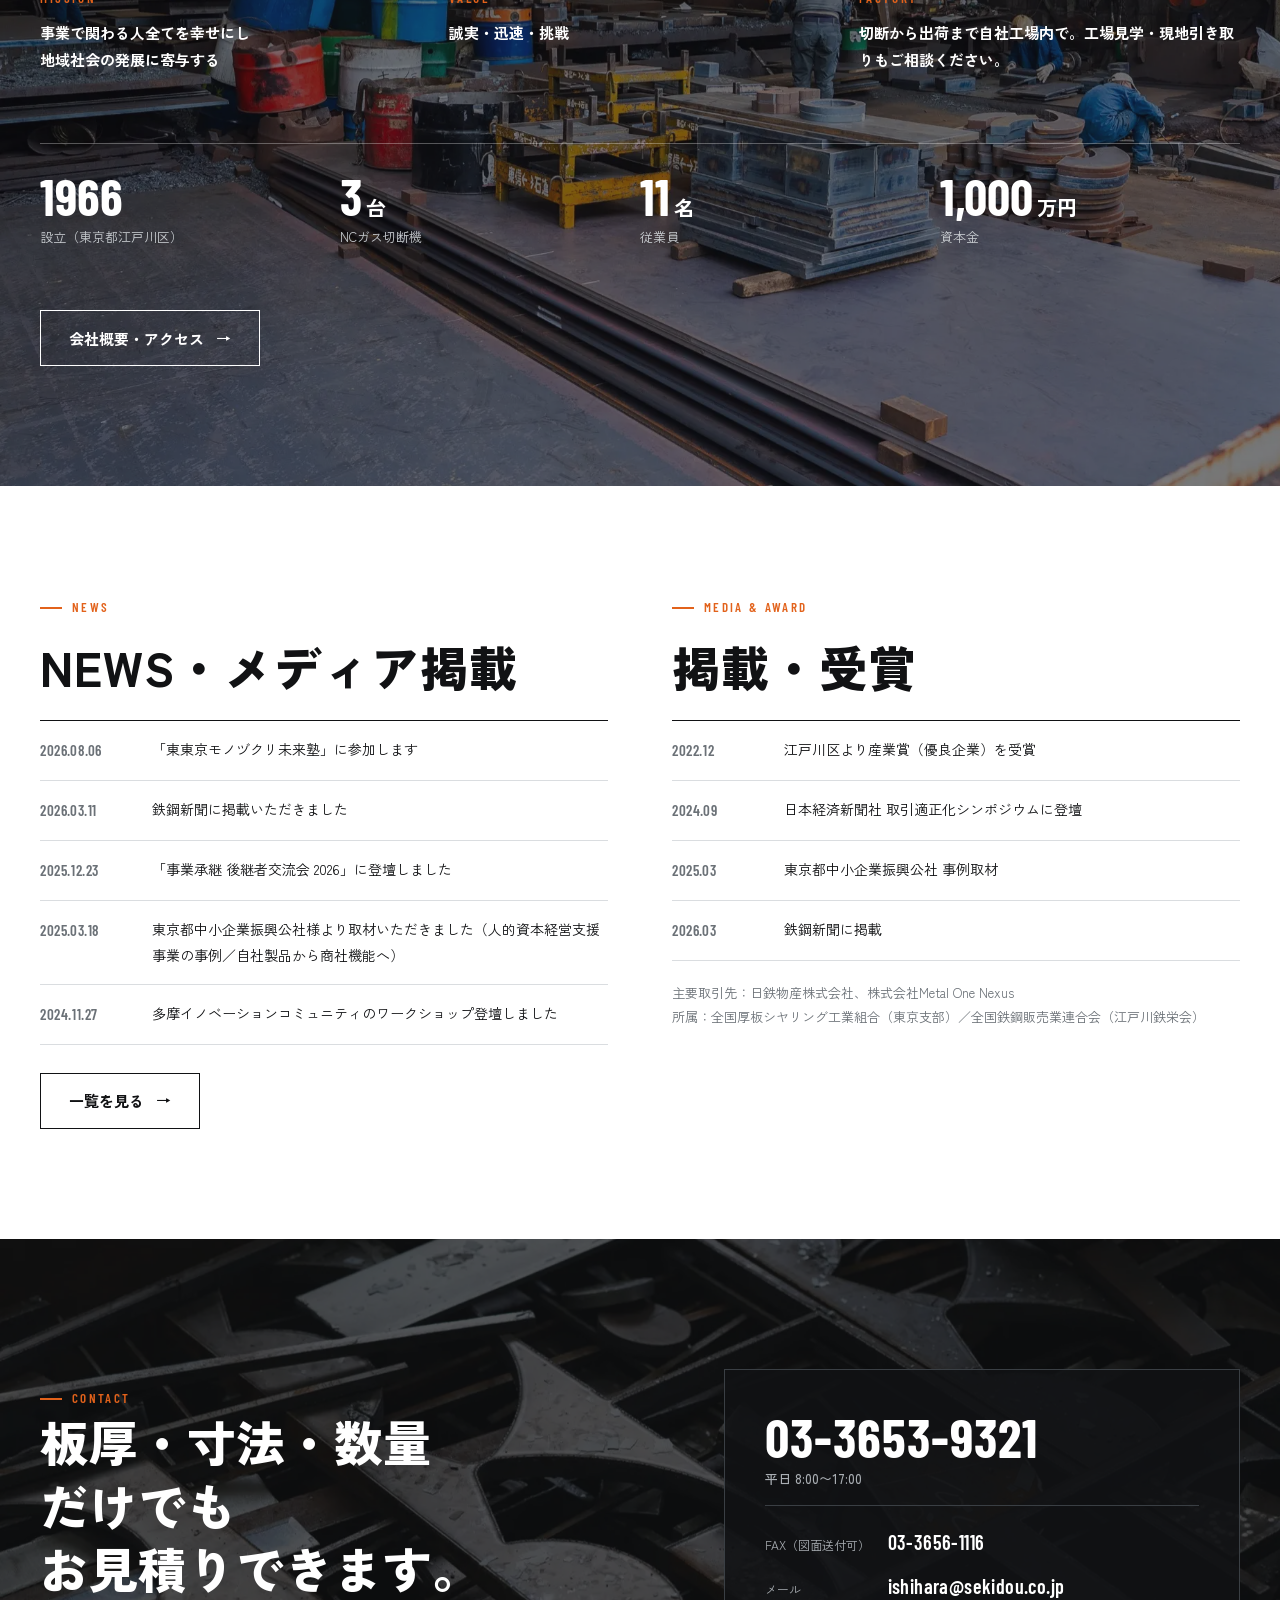
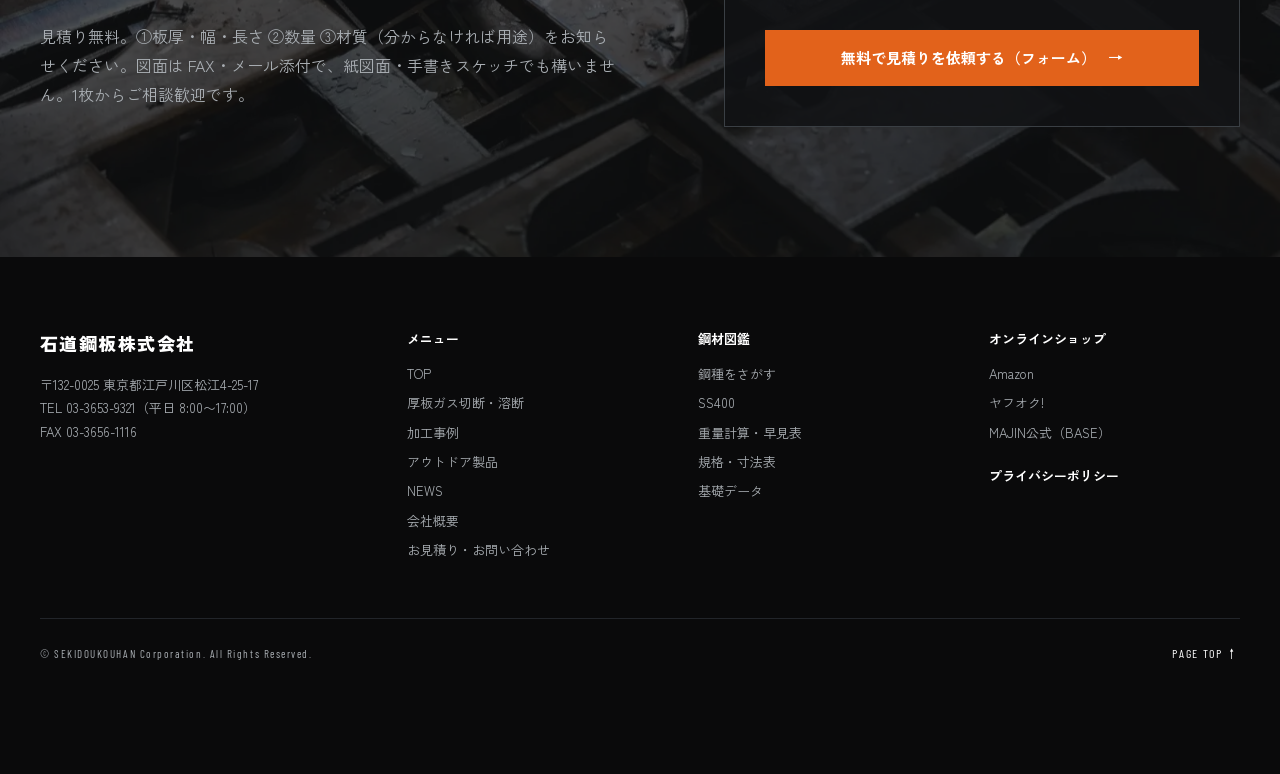
==== commit 3a039ee2: "renewal: MAJINの本文を4モデル共通の言い方に・シーズニングを鉄の3モデル向けに分ける（MAJIN-Sのお手入れは確認中） Co-Authored-By: Claude Opus 5.5 " ====
--- a/renewal/index.html
+++ b/renewal/index.html
@@ -422,6 +422,7 @@
 .ln__price small{font-family:var(--jp);font-size:11px;font-weight:500;color:var(--gray);margin-left:2px}
 .hero__copy{font-size:clamp(44px,6.6vw,100px);line-height:1.1}
 @media (max-width:820px){.hero__copy{font-size:clamp(40px,11.5vw,56px)}}
+.feat__lab{font-weight:900;font-size:15px;margin:0 0 14px;padding-left:12px;border-left:3px solid var(--fire)}
 </style>
 </head>
 <body>
@@ -619,8 +620,8 @@
   </div>
   <div class="wrap">
     <div class="majin__intro">
-      <p class="rv" style="font-weight:700;font-size:clamp(18px,1.8vw,22px);line-height:1.9">肉専用 超極厚鉄板「MAJIN」。1966年創業の鉄工所が、厚板と呼ばれる分厚い鉄板を、職人が1枚1枚ガス溶断で切り出して仕上げています。</p>
-      <p class="lead rv">巨大な魔人が使用するような重厚さ、魔法のような焼き上がりをイメージして「MAJIN」と名付けました。高い蓄熱性で、厚みのあるお肉も中までふっくらジューシーに。OEM・オーダーメイドも承ります。</p>
+      <p class="rv" style="font-weight:700;font-size:clamp(18px,1.8vw,22px);line-height:1.9">肉専用 超極厚鉄板「MAJIN」は、1966年創業の鉄工所がつくる自社ブランド。鉄（SS400黒皮）の3モデルと、ステンレスの MAJIN-S があり、厚みと形で選べます。</p>
+      <p class="lead rv">巨大な魔人が使用するような重厚さ、魔法のような焼き上がりをイメージして「MAJIN」と名付けました。OEM・オーダーメイドも承ります。</p>
     </div>
     <div class="camp rv">
       <figure class="c1"><img src="assets/camp_18.webp" alt="焚き火台の上のMAJINで肉を焼く" loading="lazy"></figure>
@@ -630,6 +631,7 @@
       <figure><img src="assets/camp_01.webp" alt="野菜とMAJINを並べたテーブル" loading="lazy"></figure>
     </div>
     <p class="mj-catch rv">キャンプでも おうちでも<br>好きな場所で 専門店レベルの味を</p>
+    <p class="feat__lab rv">MAJIN 19mm プロ の特長</p>
     <div class="feat">
       <div class="ft3 rv"><figure><img src="assets/live/od_013.webp" alt="MAJIN 19mmと一般的な極厚鉄板6mmの厚みの比較" loading="lazy"></figure><h4>他には無い圧倒的な重厚さ</h4><p>厚みが19mm、重量は約5kg。強火でも熱変形しにくく、使うほど油が馴染んで焦げ付きにくく、錆びにくくなります。自分だけの1枚に育て上げてください。</p></div>
       <div class="ft3 rv"><figure><img src="assets/live/od_014.webp" alt="MAJINとフライパンで焼いた肉の断面の比較" loading="lazy"></figure><h4>高い蓄熱性</h4><p>肉を乗せても鉄板の表面温度が下がりにくく、表面はこんがり、中はジューシーに。厚みのあるお肉でも中までふっくら焼きあがります。</p></div>
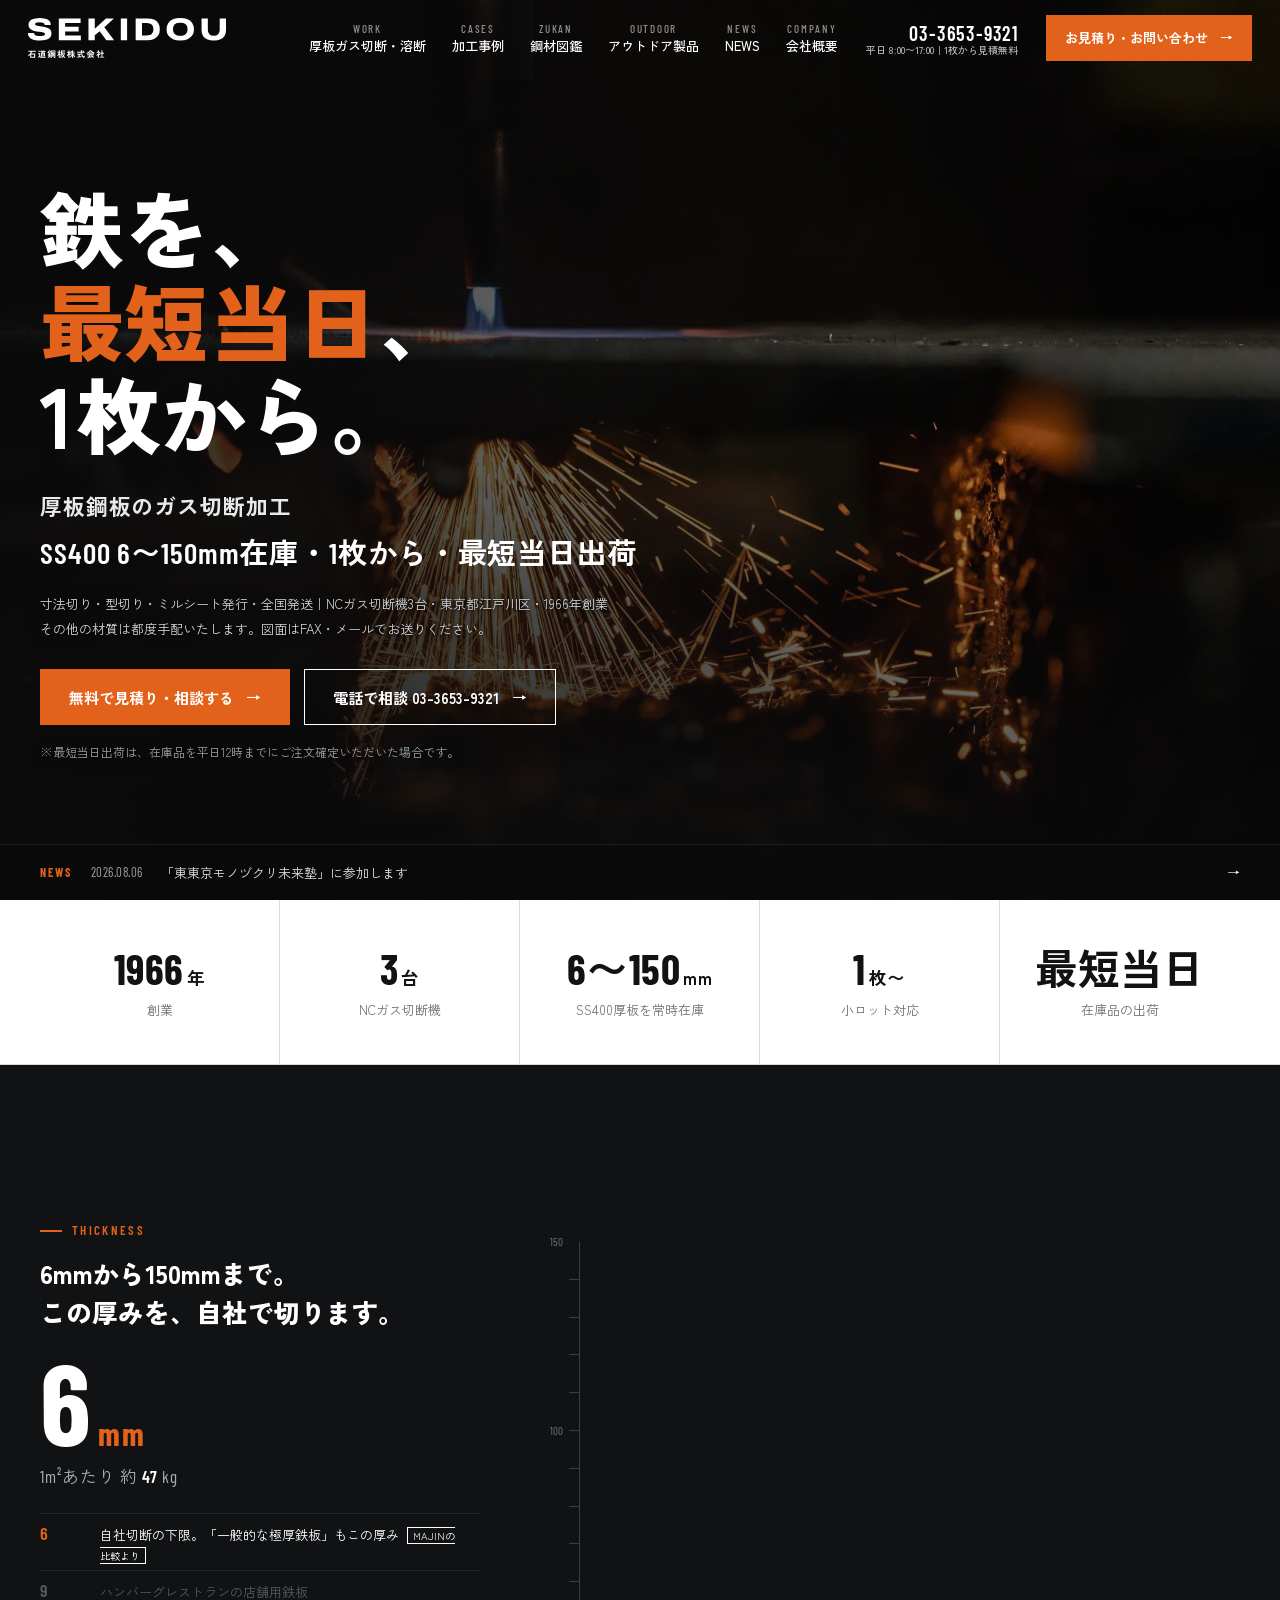
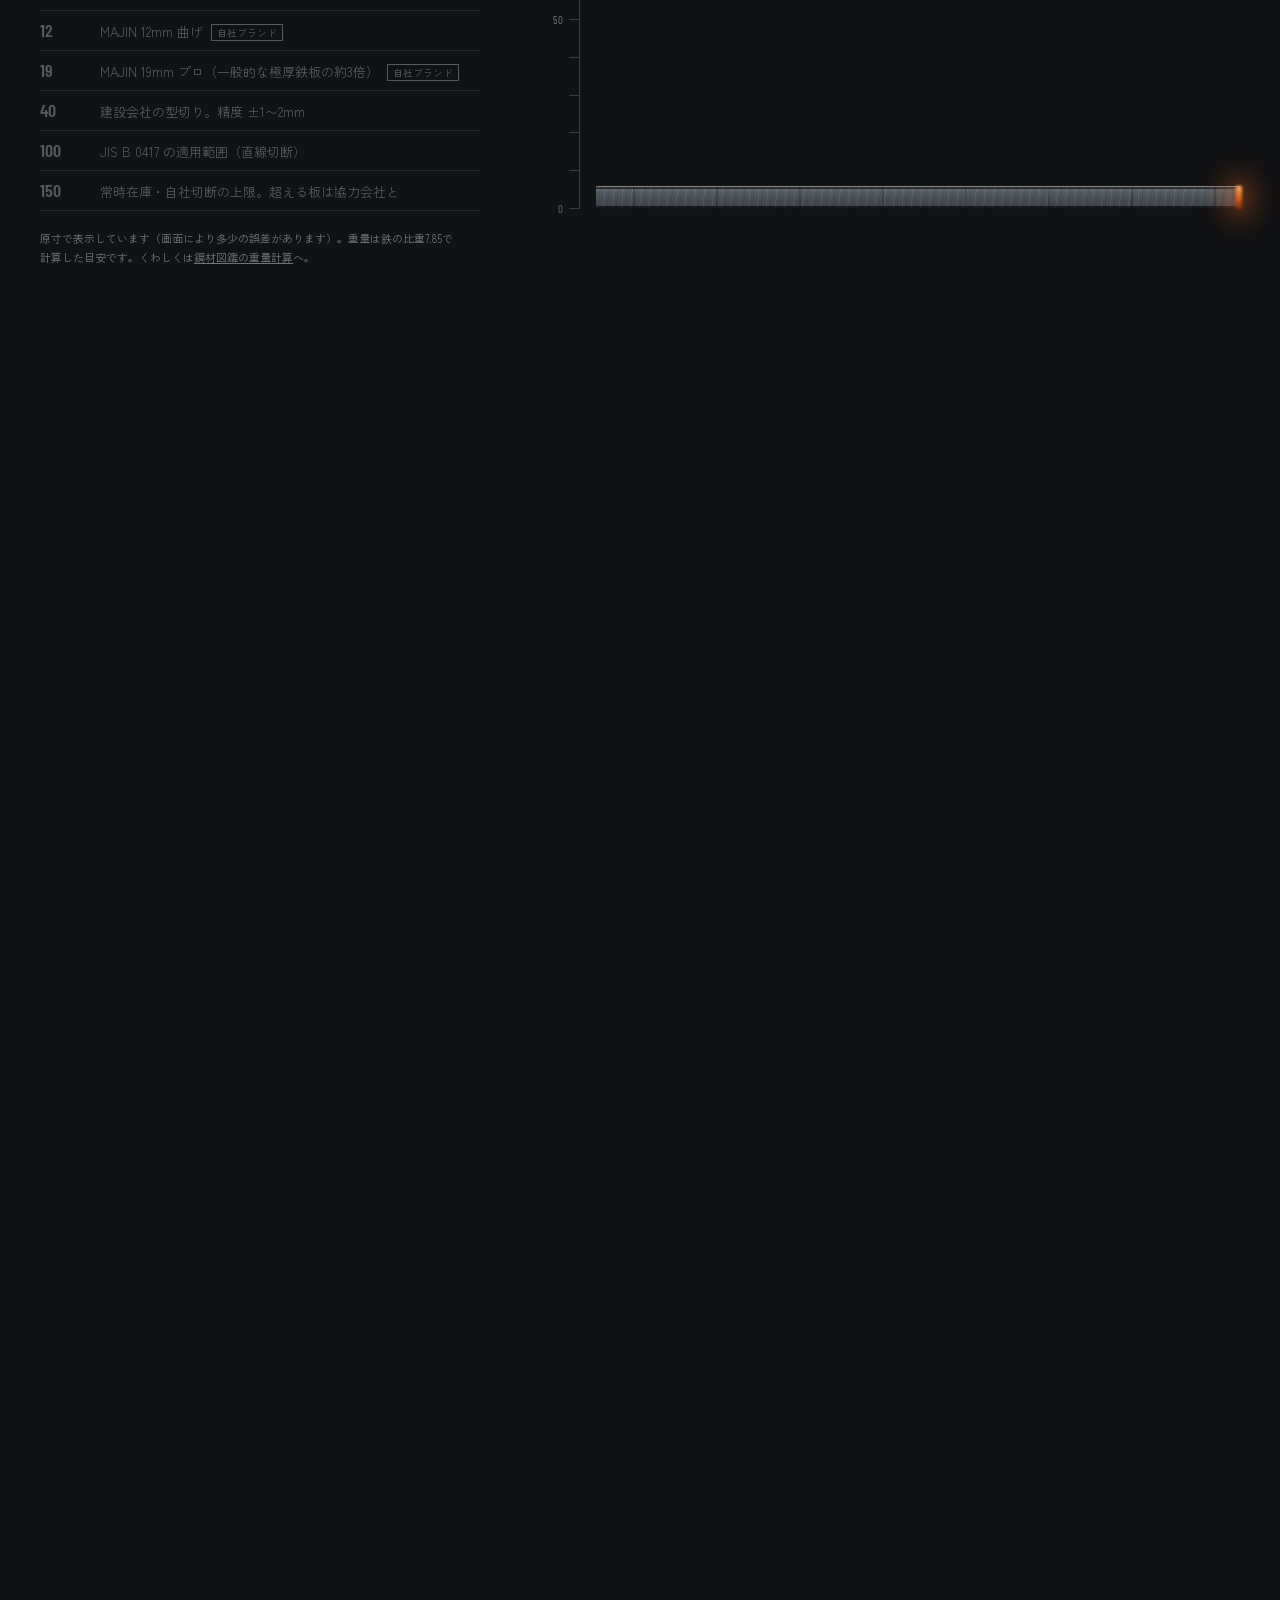
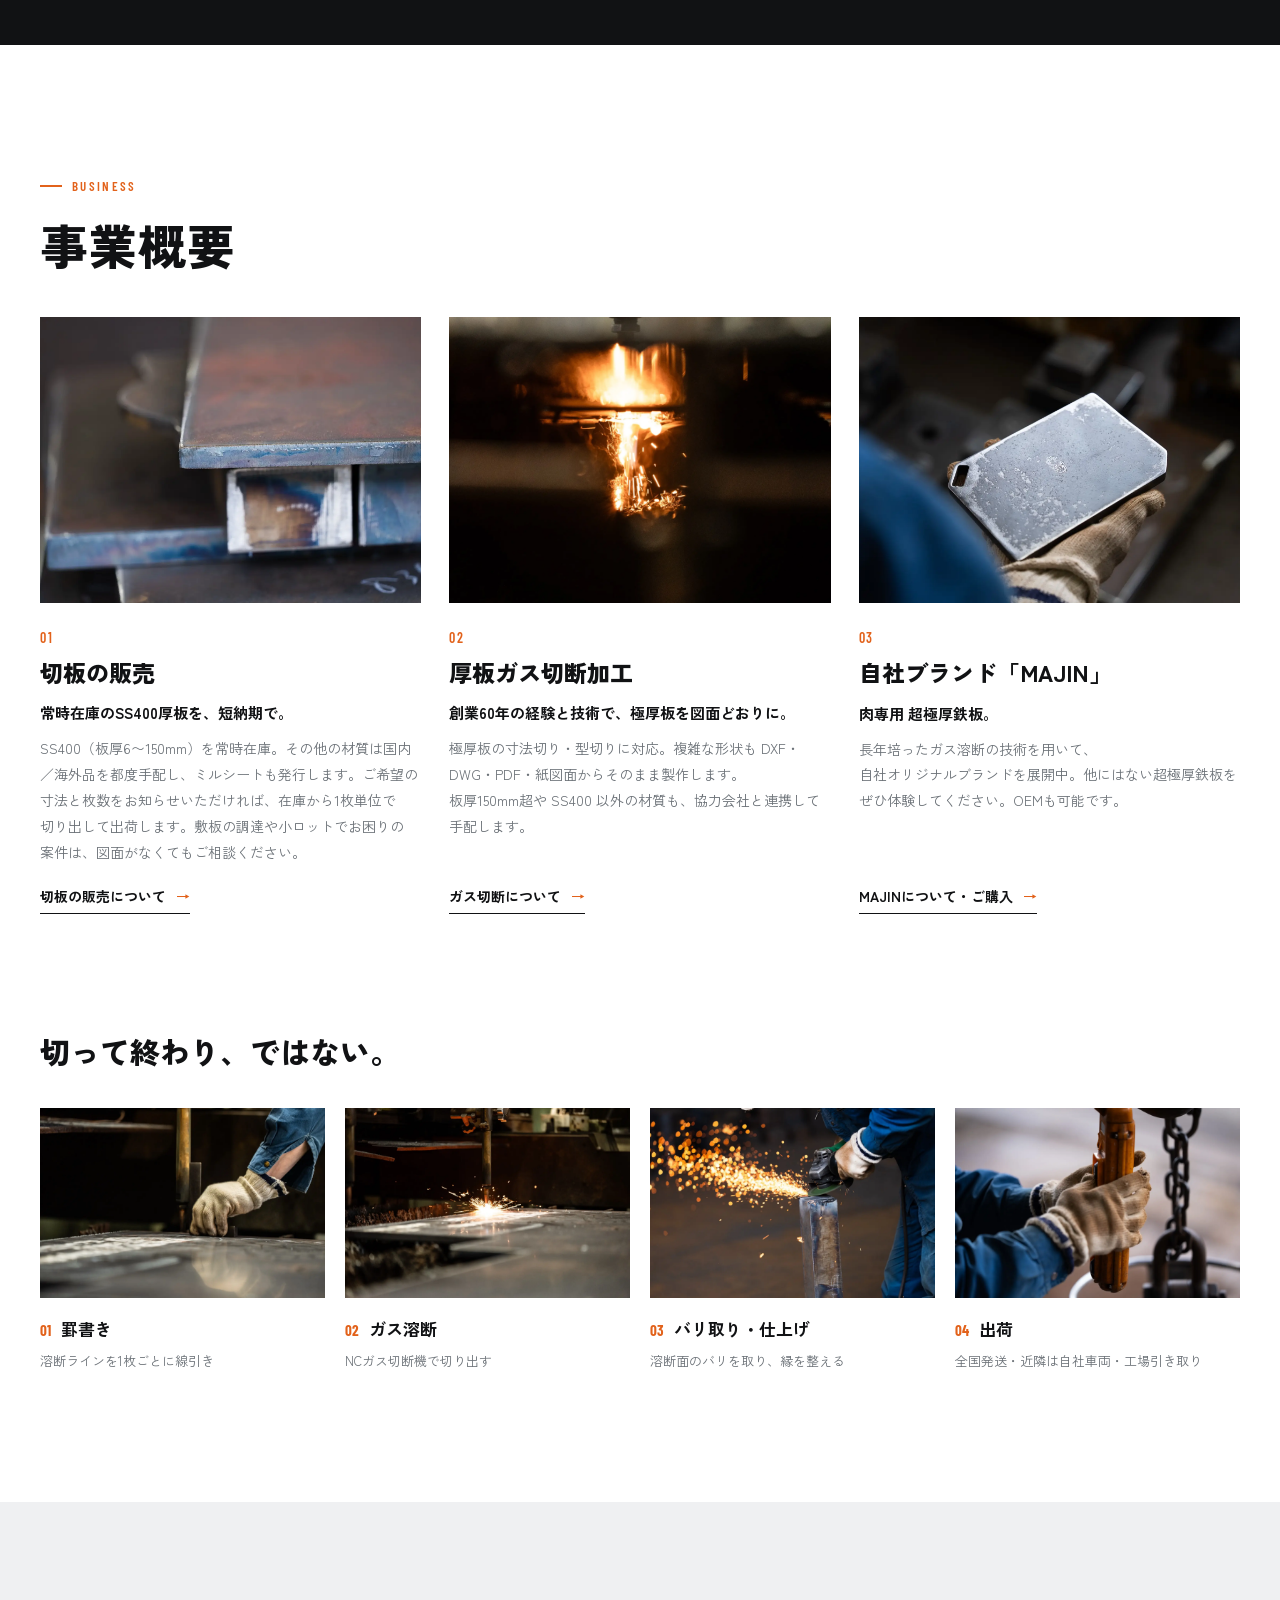
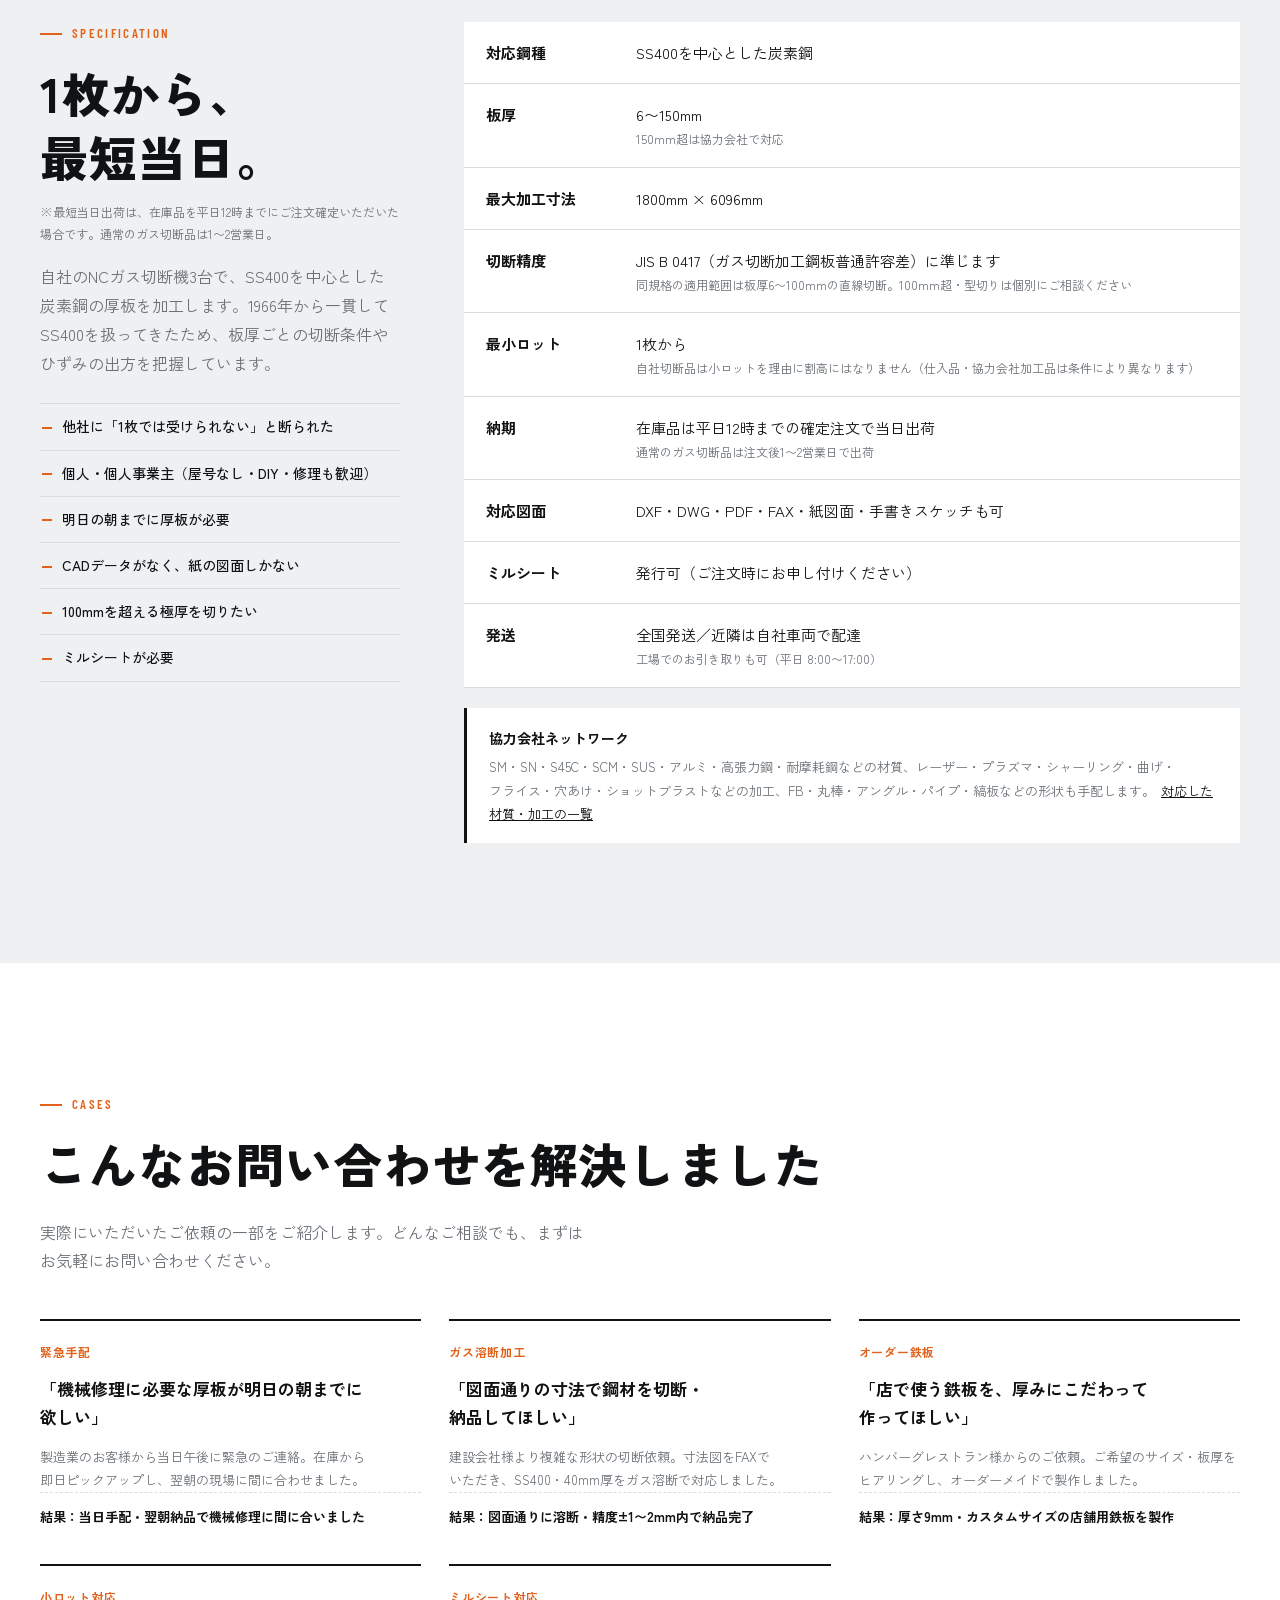
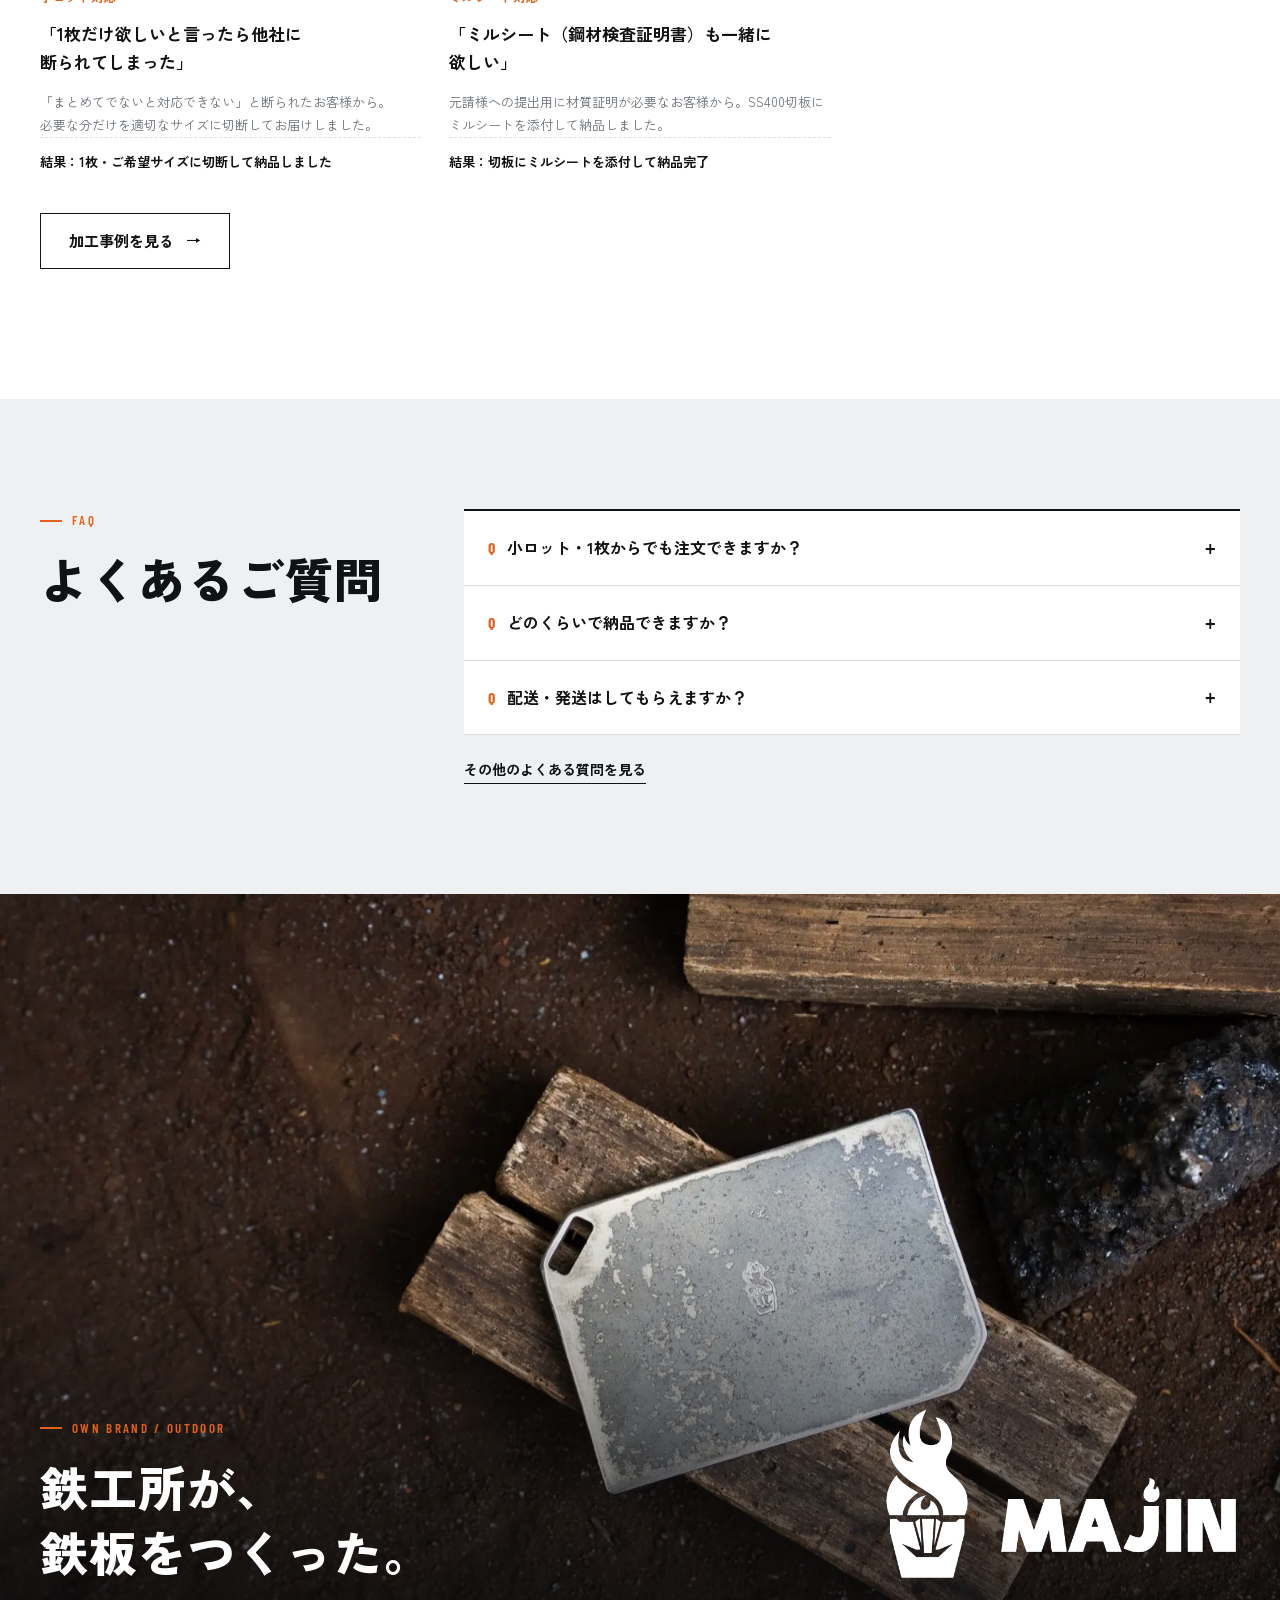
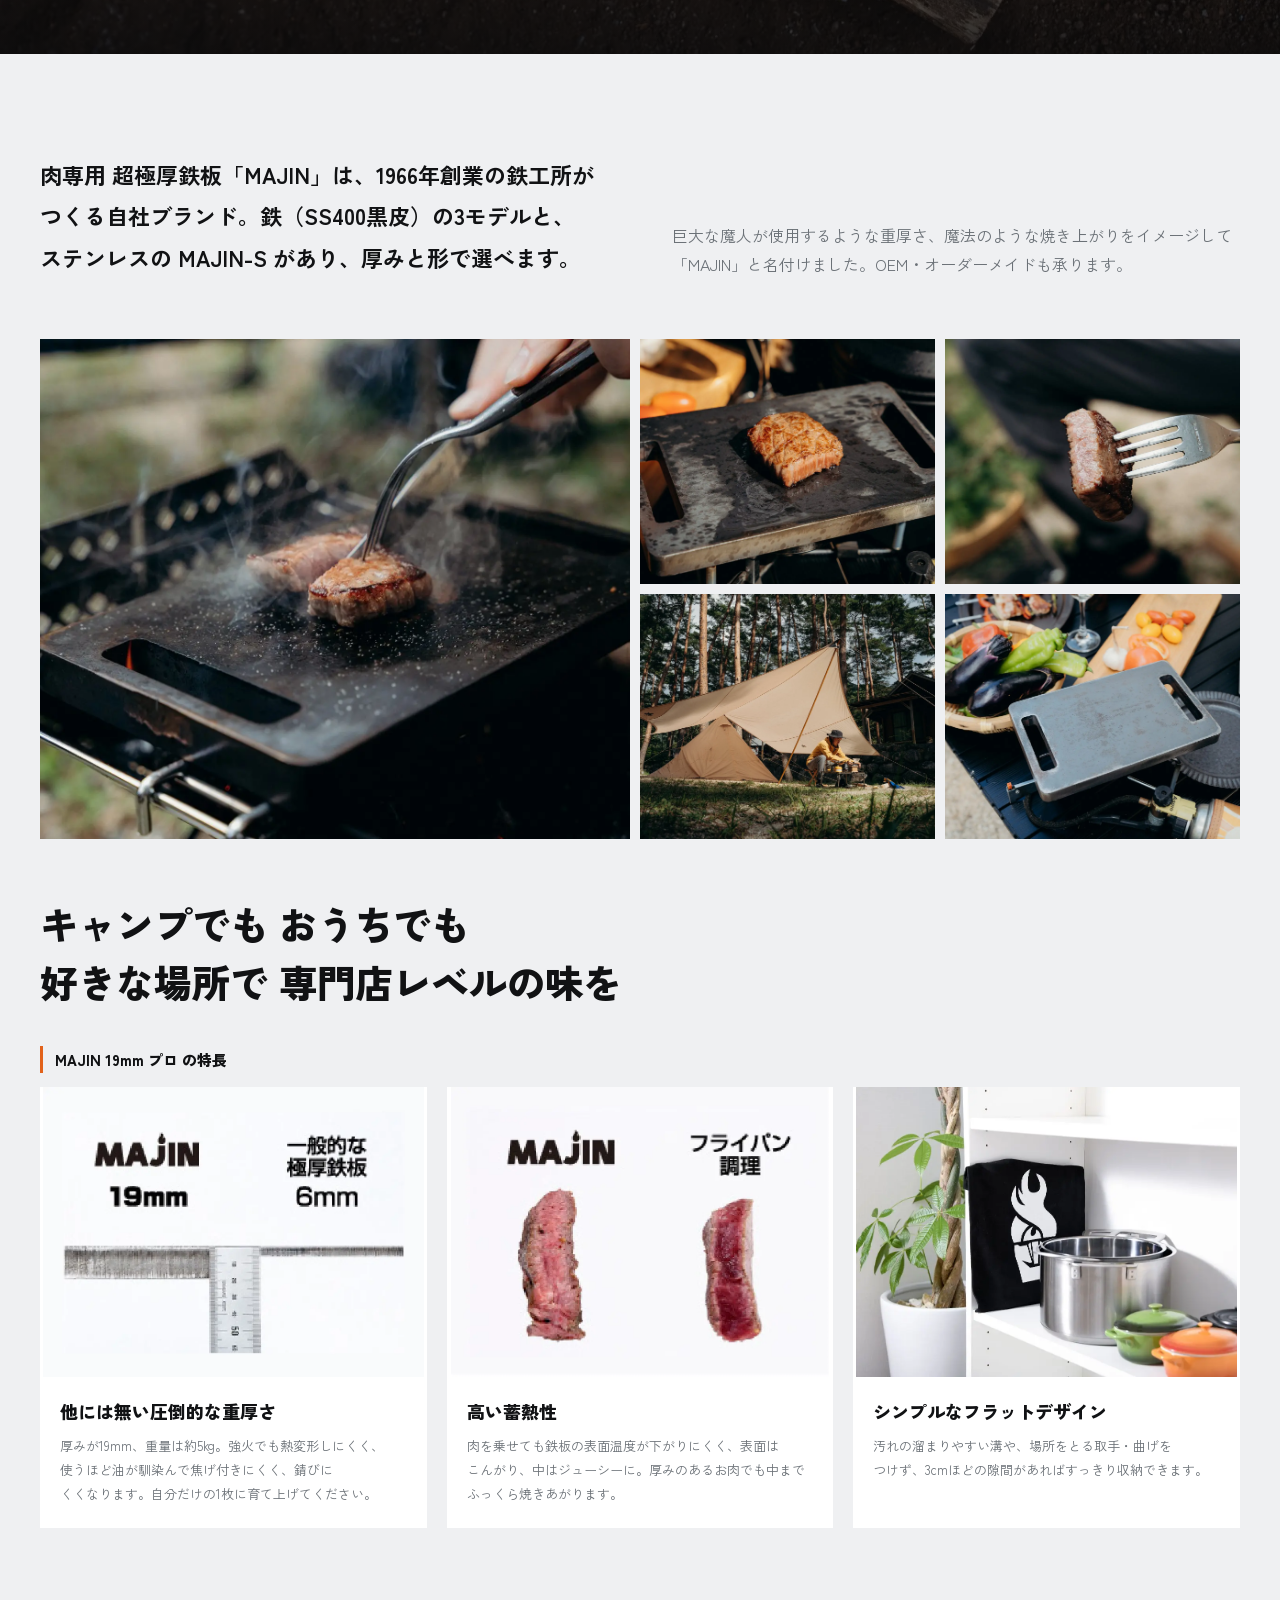
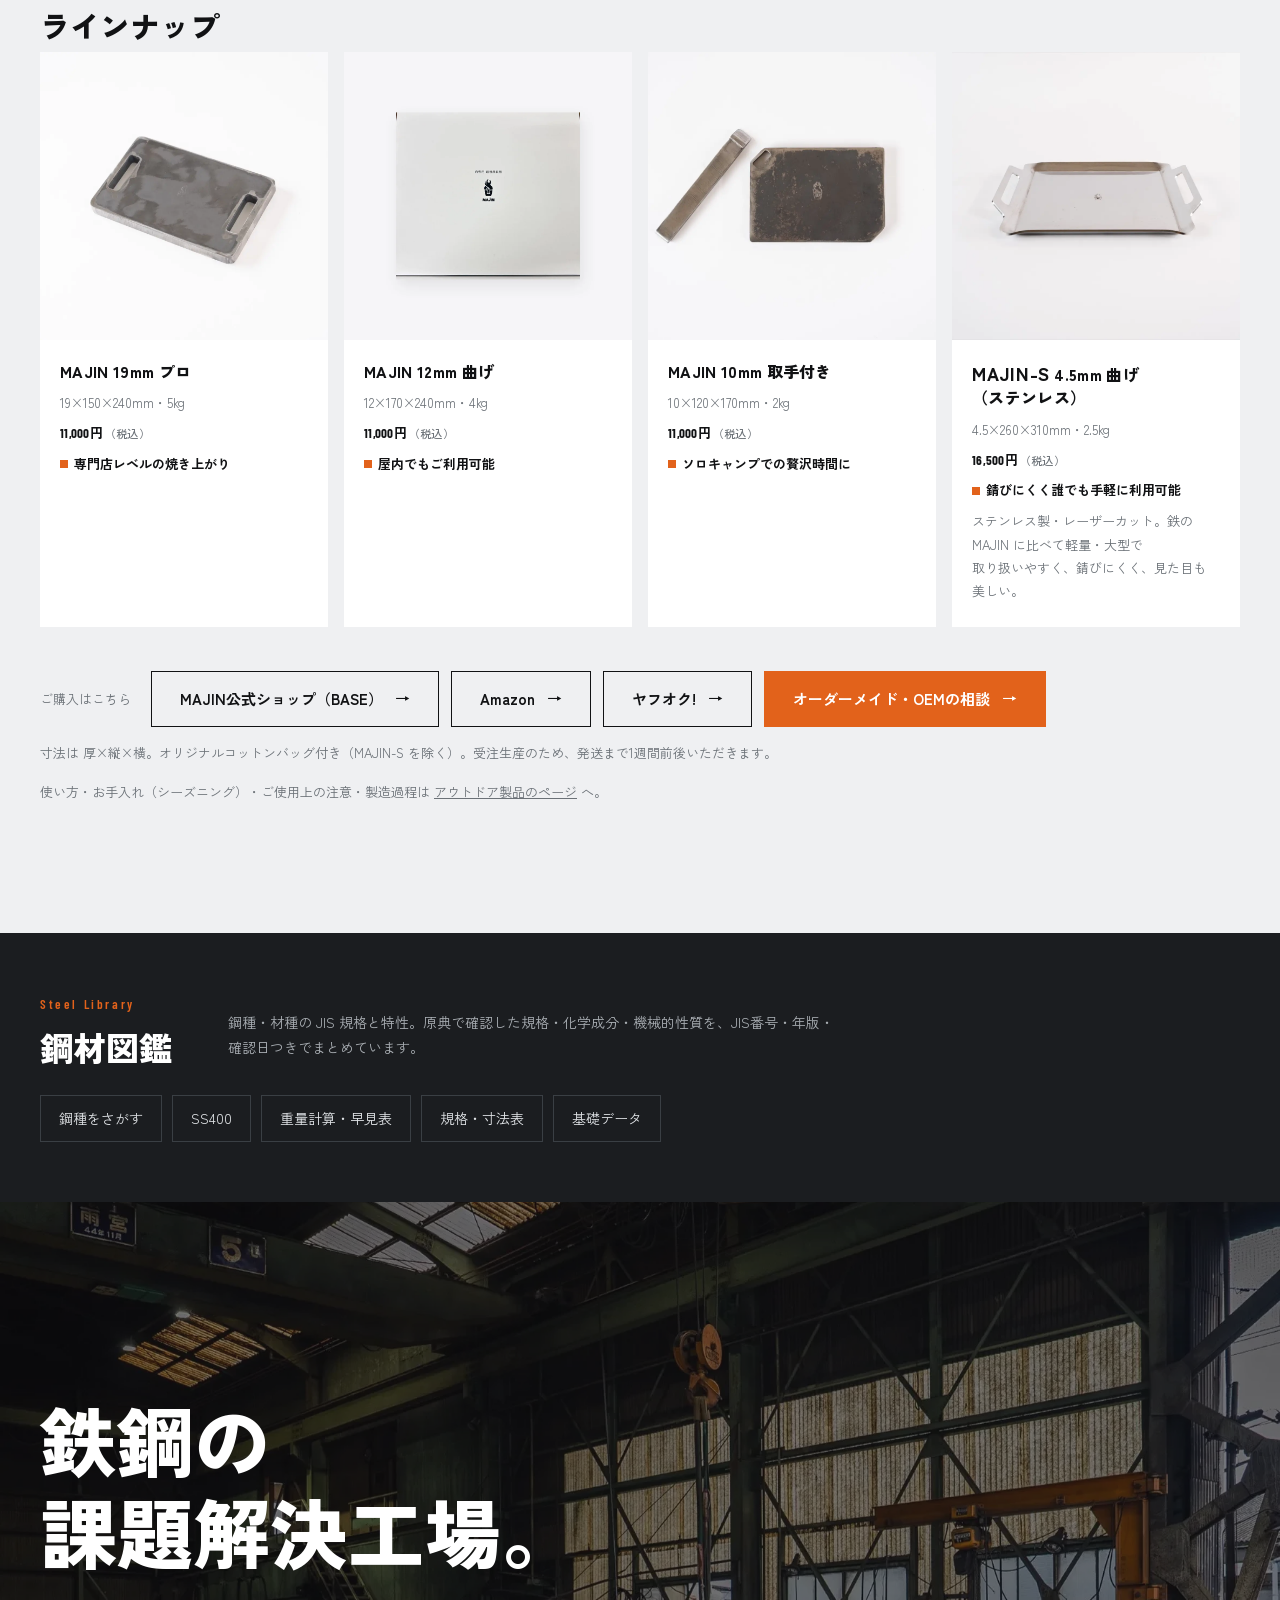
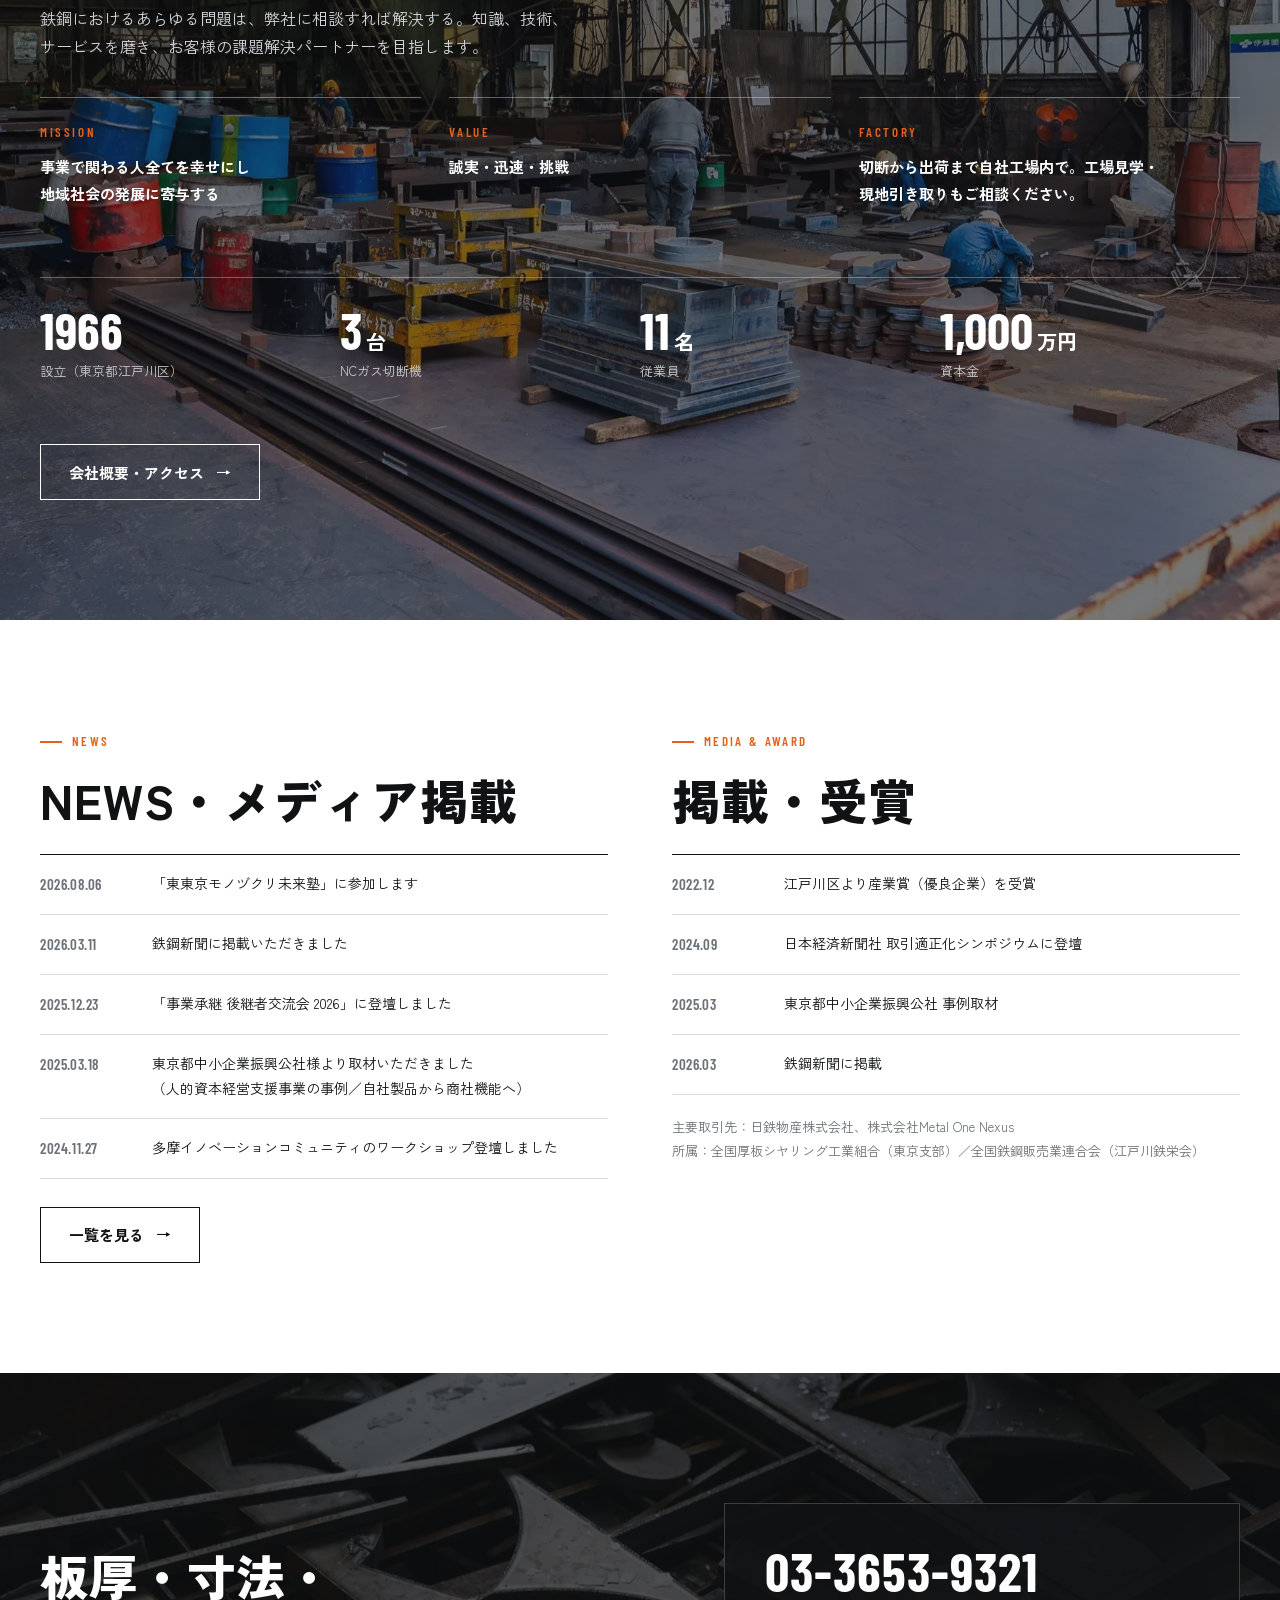
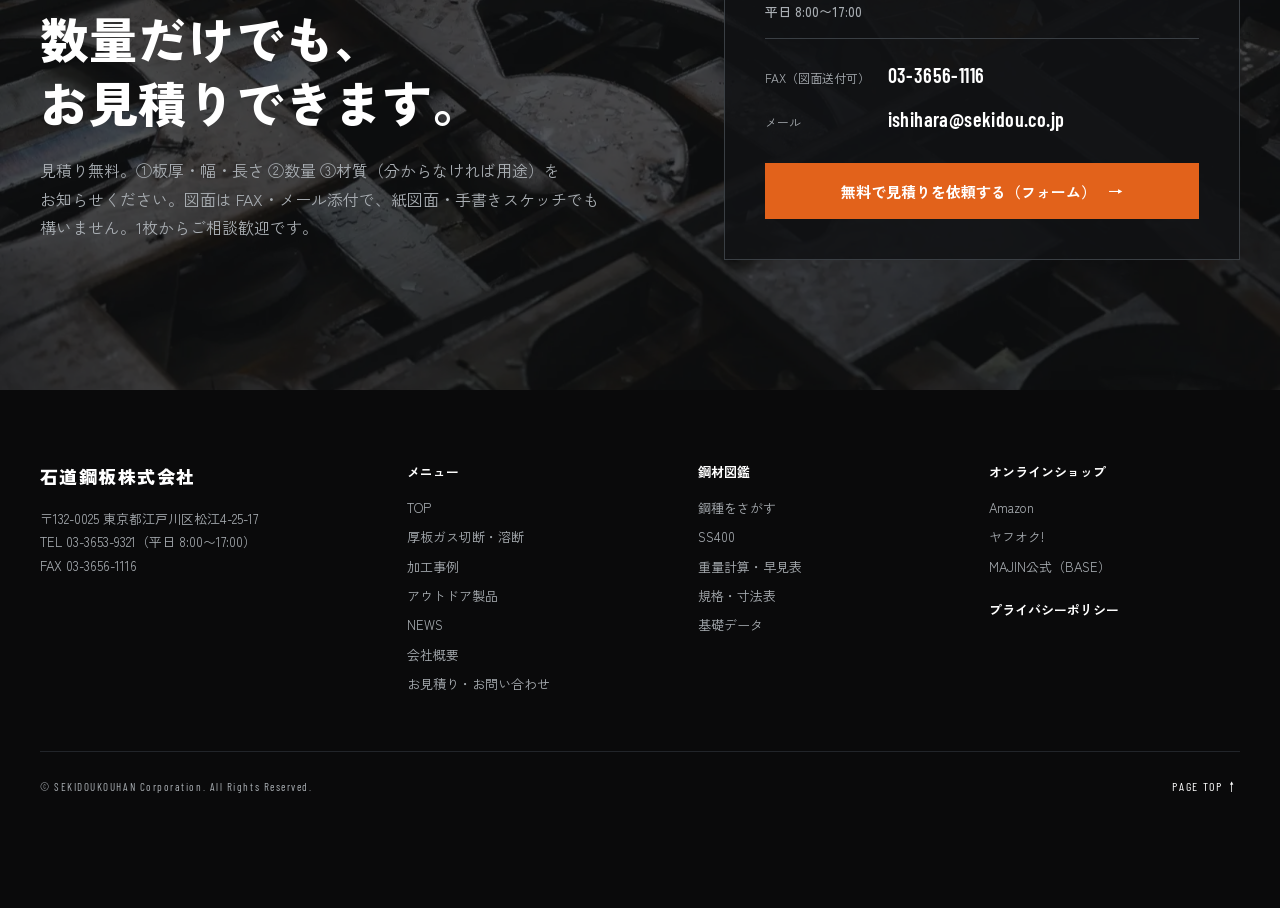
==== commit fb3d94ee: "renewal: 石原様HP確認5点（キャッチとナビの重なり・文の途中の改行・背景のヘルメットなしの人・MAJIN 12mm写真・売り文句）＋本番ロゴ（横組み）・MAJIN-S回答の反映 Co-Aut" ====
--- a/renewal/index.html
+++ b/renewal/index.html
@@ -423,13 +423,29 @@
 .hero__copy{font-size:clamp(44px,6.6vw,100px);line-height:1.1}
 @media (max-width:820px){.hero__copy{font-size:clamp(40px,11.5vw,56px)}}
 .feat__lab{font-weight:900;font-size:15px;margin:0 0 14px;padding-left:12px;border-left:3px solid var(--fire)}
+/* v12 本番ロゴ（横組み・白／黒） */
+.logo .lg{height:40px;width:auto;filter:none!important}
+.logo .lg--b{display:none}
+.hd.is-solid .logo .lg--w{display:none}.hd.is-solid .logo .lg--b{display:block}
+body.menu-open .hd .logo .lg--w{display:block}body.menu-open .hd .logo .lg--b{display:none}
+@media (max-width:820px){.logo .lg{height:34px}}
+
+/* v13 石原様HP確認（2026-10-29） */
+.hero{height:auto;min-height:max(100svh,640px);display:flex;flex-direction:column}
+.hero__in{height:auto;flex:1 0 auto;padding-top:calc(76px + 44px)}
+.hero__copy{font-size:min(clamp(44px,6.6vw,100px),10.5svh)}
+@media (max-width:820px){.hero__in{padding-top:calc(62px + 36px)}.hero__copy{font-size:min(clamp(40px,11.5vw,56px),8.4svh)}}
+body{word-break:keep-all;overflow-wrap:break-word;line-break:strict}
+.nm b,.fc b,.ln__price{white-space:nowrap}
+.ln__catch{margin-top:8px;font-weight:700;font-size:14px;line-height:1.6;color:var(--iron)!important;padding-left:14px;position:relative}
+.ln__catch::before{content:"";position:absolute;left:0;top:.5em;width:8px;height:8px;background:var(--fire)}
 </style>
 </head>
 <body>
 
 <header class="hd" id="hd">
   <div class="hd__in">
-    <a class="logo" href="#top" aria-label="石道鋼板株式会社"><img class="wm" src="assets/sekidou_wordmark.png" alt="SEKIDOU 石道鋼板株式会社"></a>
+    <a class="logo" href="#top" aria-label="石道鋼板株式会社"><img class="lg lg--w" src="assets/logo/logo_h_white.svg" alt="SEKIDOU 石道鋼板株式会社" width="198" height="40"><img class="lg lg--b" src="assets/logo/logo_h_black.svg" alt="" aria-hidden="true" width="198" height="40"></a>
     <nav class="nav" aria-label="メインメニュー">
       <a href="work.html"><span>WORK</span>厚板ガス切断・溶断</a>
       <a href="cases.html"><span>CASES</span>加工事例</a>
@@ -438,7 +454,7 @@
       <a href="news.html"><span>NEWS</span>NEWS</a>
       <a href="company.html"><span>COMPANY</span>会社概要</a>
     </nav>
-    <a class="hd__tel" href="tel:0336539321">03-3653-9321<small>平日 8:00〜17:00｜1枚から見積無料</small></a>
+    <a class="hd__tel" href="tel:0336539321">03-3653-9321<small>平日 8:00〜17:00｜<wbr>1枚から<wbr>見積無料</small></a>
     <a class="btn btn--fire" href="contact.html">お見積り・お問い合わせ</a>
     <button class="menu" aria-label="メニュー"><i></i><i></i><i></i></button>
   </div>
@@ -450,16 +466,16 @@
   <img class="poster" src="assets/hero_cut.webp" alt="">
   <video autoplay muted loop playsinline preload="metadata" poster="assets/hero_cut.webp" aria-hidden="true"><source src="assets/hero_cut.mp4" type="video/mp4"></video>
   <div class="hero__in wrap">
-    <p class="hero__copy">鉄を、<br><em>最短当日</em>、<br>1枚から。</p>
-    <h1><b><span>厚板鋼板のガス切断加工</span></b><span class="h1sub"><span>SS400 6〜150mm在庫</span><span>・1枚から</span><span>・最短当日出荷</span></span></h1>
-    <p class="hero__sub">寸法切り・型切り・ミルシート発行・全国発送｜NCガス切断機3台・東京都江戸川区・1966年創業<br>その他の材質は都度手配いたします。図面はFAX・メールでお送りください。</p>
+    <p class="hero__copy">鉄を、<br><em>最短<wbr>当日</em>、<br>1枚から。</p>
+    <h1><b><span>厚板鋼板の<wbr>ガス切断加工</span></b><span class="h1sub"><span>SS400 6〜150mm在庫</span><span>・1枚から</span><span>・最短<wbr>当日出荷</span></span></h1>
+    <p class="hero__sub">寸法切り・型切り・ミルシート発行・全国発送｜NCガス切断機3台・<wbr>東京都江戸川区・1966年創業<br>その<wbr>他の<wbr>材質は<wbr>都度<wbr>手配いたします。<wbr>図面は<wbr>FAX・メールで<wbr>お送りください。</p>
     <div class="hero__cta">
-      <a class="btn btn--fire" href="#contact">無料で見積り・相談する</a>
-      <a class="btn btn--line" href="tel:0336539321">電話で相談 03-3653-9321</a>
-    </div>
-    <p class="hero__note">※最短当日出荷は、在庫品を平日12時までにご注文確定いただいた場合です。</p>
-  </div>
-  <a class="ticker" href="#news"><b>NEWS</b><time>2026.08.06</time><span>「東東京モノヅクリ未来塾」に参加します</span><i>→</i></a>
+      <a class="btn btn--fire" href="#contact">無料で<wbr>見積り・相談する</a>
+      <a class="btn btn--line" href="tel:0336539321">電話で<wbr>相談 03-3653-9321</a>
+    </div>
+    <p class="hero__note">※最短<wbr>当日出荷は、<wbr>在庫品を<wbr>平日12時までに<wbr>ご注文確定いただいた<wbr>場合です。</p>
+  </div>
+  <a class="ticker" href="#news"><b>NEWS</b><time>2026.08.06</time><span>「東東京モノヅ<wbr>クリ未来塾」に<wbr>参加します</span><i>→</i></a>
 </section>
 
 <!-- ===== 02 数字の帯（現行の5つ） ===== -->
@@ -467,9 +483,9 @@
   <div class="wrap nums__row">
     <div class="nm rv"><b>1966<small>年</small></b><span>創業</span></div>
     <div class="nm rv"><b>3<small>台</small></b><span>NCガス切断機</span></div>
-    <div class="nm rv"><b>6〜150<small>mm</small></b><span>SS400厚板を常時在庫</span></div>
+    <div class="nm rv"><b>6〜150<small>mm</small></b><span>SS400厚板を<wbr>常時在庫</span></div>
     <div class="nm rv"><b>1<small>枚〜</small></b><span>小ロット対応</span></div>
-    <div class="nm rv"><b>最短当日</b><span>在庫品の出荷</span></div>
+    <div class="nm rv"><b>最短<wbr>当日</b><span>在庫品の<wbr>出荷</span></div>
   </div>
 </section>
 
@@ -478,19 +494,19 @@
   <div class="gauge__stick">
     <div class="gauge__side">
       <p class="lab">Thickness</p>
-      <h2 class="gauge__h">6mmから150mmまで。<br>この厚みを、自社で切ります。</h2>
+      <h2 class="gauge__h">6mmから<wbr>150mmまで。<br>この<wbr>厚みを、<wbr>自社で<wbr>切ります。</h2>
       <div class="gauge__read"><span id="gT">6</span><small>mm</small></div>
       <p class="gauge__kg">1m²あたり 約 <b id="gKg">47</b> kg</p>
       <ol class="marks" id="marks">
-        <li data-t="6"><b>6</b><span>自社切断の下限。「一般的な極厚鉄板」もこの厚み<i class="tag">MAJINの比較より</i></span></li>
-        <li data-t="9"><b>9</b><span>ハンバーグレストランの店舗用鉄板</span></li>
+        <li data-t="6"><b>6</b><span>自社切断の<wbr>下限。<wbr>「一般的な<wbr>極厚鉄板」も<wbr>この<wbr>厚み<i class="tag">MAJINの<wbr>比較より</i></span></li>
+        <li data-t="9"><b>9</b><span>ハンバーグレストランの<wbr>店舗用鉄板</span></li>
         <li data-t="12"><b>12</b><span>MAJIN 12mm 曲げ<i class="tag">自社ブランド</i></span></li>
-        <li data-t="19"><b>19</b><span>MAJIN 19mm プロ（一般的な極厚鉄板の約3倍）<i class="tag">自社ブランド</i></span></li>
-        <li data-t="40"><b>40</b><span>建設会社の型切り。精度 ±1〜2mm</span></li>
-        <li data-t="100"><b>100</b><span>JIS B 0417 の適用範囲（直線切断）</span></li>
-        <li data-t="150"><b>150</b><span>常時在庫・自社切断の上限。超える板は協力会社と</span></li>
+        <li data-t="19"><b>19</b><span>MAJIN 19mm プロ<wbr>（一般的な<wbr>極厚鉄板の<wbr>約3倍）<i class="tag">自社ブランド</i></span></li>
+        <li data-t="40"><b>40</b><span>建設会社の<wbr>型切り。<wbr>精度<wbr> ±1〜2mm</span></li>
+        <li data-t="100"><b>100</b><span>JIS B 0417 の<wbr>適用範囲<wbr>（直線切断）</span></li>
+        <li data-t="150"><b>150</b><span>常時在庫・<wbr>自社切断の<wbr>上限。<wbr>超える<wbr>板は<wbr>協力会社と</span></li>
       </ol>
-      <p class="gauge__note"><span id="gScale">原寸で表示しています</span>（画面により多少の誤差があります）。重量は鉄の比重7.85で計算した目安です。くわしくは<a href="#zukan" style="text-decoration:underline">鋼材図鑑の重量計算</a>へ。</p>
+      <p class="gauge__note"><span id="gScale">原寸で<wbr>表示しています</span>（画面に<wbr>より<wbr>多少の<wbr>誤差が<wbr>あります）。<wbr>重量は<wbr>鉄の<wbr>比重7.85で<wbr>計算した<wbr>目安です。<wbr>くわしくは<a href="#zukan" style="text-decoration:underline">鋼材図鑑の<wbr>重量計算</a>へ。</p>
     </div>
     <div class="gauge__stage" id="stage">
       <div class="ruler" aria-hidden="true"><span style="--n:0">0</span><span style="--n:50">50</span><span style="--n:100">100</span><span style="--n:150">150</span></div>
@@ -508,35 +524,35 @@
       <article class="bz rv">
         <figure><img src="assets/stack.webp" alt="切板の在庫" loading="lazy"></figure>
         <p class="bz__no">01</p>
-        <h3>切板の販売</h3>
-        <p class="bz__catch">常時在庫のSS400厚板を、短納期で。</p>
-        <p>SS400（板厚6〜150mm）を常時在庫。その他の材質は国内／海外品を都度手配し、ミルシートも発行します。ご希望の寸法と枚数をお知らせいただければ、在庫から1枚単位で切り出して出荷します。敷板の調達や小ロットでお困りの案件は、図面がなくてもご相談ください。</p>
-        <a class="bz__more" href="work.html">切板の販売について</a>
+        <h3>切板の<wbr>販売</h3>
+        <p class="bz__catch">常時在庫の<wbr>SS400厚板を、<wbr>短納期で。</p>
+        <p>SS400<wbr>（板厚6〜150mm）を<wbr>常時在庫。<wbr>その<wbr>他の<wbr>材質は<wbr>国内／海外品を<wbr>都度<wbr>手配し、<wbr>ミルシートも<wbr>発行します。<wbr>ご希望の<wbr>寸法と<wbr>枚数を<wbr>お知らせいただければ、<wbr>在庫から<wbr>1枚単位で<wbr>切り出して<wbr>出荷します。<wbr>敷板の<wbr>調達や<wbr>小ロットで<wbr>お困りの<wbr>案件は、<wbr>図面が<wbr>なくても<wbr>ご相談ください。</p>
+        <a class="bz__more" href="work.html">切板の<wbr>販売に<wbr>ついて</a>
       </article>
       <article class="bz rv">
         <figure><img src="assets/fire_a.webp" alt="NCガス切断機の炎が厚板を切り進む" loading="lazy"></figure>
         <p class="bz__no">02</p>
         <h3>厚板ガス切断加工</h3>
-        <p class="bz__catch">創業60年の経験と技術で、極厚板を図面どおりに。</p>
-        <p>極厚板の寸法切り・型切りに対応。複雑な形状も DXF・DWG・PDF・紙図面からそのまま製作します。板厚150mm超や SS400 以外の材質も、協力会社と連携して手配します。</p>
-        <a class="bz__more" href="work.html">ガス切断について</a>
+        <p class="bz__catch">創業60年の<wbr>経験と<wbr>技術で、<wbr>極厚板を<wbr>図面どおりに。</p>
+        <p>極厚板の<wbr>寸法切り・型切りに<wbr>対応。<wbr>複雑な<wbr>形状も<wbr> DXF・DWG・PDF・紙図面から<wbr>そのまま<wbr>製作します。<wbr>板厚150mm超や<wbr> SS400 以外の<wbr>材質も、<wbr>協力会社と<wbr>連携して<wbr>手配します。</p>
+        <a class="bz__more" href="work.html">ガス切断に<wbr>ついて</a>
       </article>
       <article class="bz rv">
         <figure><img src="assets/m_hand.webp" alt="MAJINの鉄板を手に持つ職人" loading="lazy"></figure>
         <p class="bz__no">03</p>
-        <h3>自社ブランド「MAJIN」</h3>
+        <h3>自社ブランド<wbr>「MAJIN」</h3>
         <p class="bz__catch">肉専用 超極厚鉄板。</p>
-        <p>長年培ったガス溶断の技術を用いて、自社オリジナルブランドを展開中。他にはない超極厚鉄板をぜひ体験してください。OEMも可能です。</p>
-        <a class="bz__more" href="outdoor.html">MAJINについて・ご購入</a>
+        <p>長年<wbr>培った<wbr>ガス溶断の<wbr>技術を<wbr>用いて、<wbr>自社オリジナルブランドを<wbr>展開中。<wbr>他には<wbr>ない超極厚鉄板を<wbr>ぜひ<wbr>体験してください。<wbr>OEMも<wbr>可能です。</p>
+        <a class="bz__more" href="outdoor.html">MAJINに<wbr>ついて・ご購入</a>
       </article>
     </div>
 
-    <h3 class="sub rv">切って終わり、ではない。</h3>
+    <h3 class="sub rv">切って<wbr>終わり、ではない。</h3>
     <div class="steps">
-      <div class="st rv"><figure><img src="assets/chalk.webp" alt="鋼板にチョークで溶断ラインを引く手" loading="lazy"></figure><h4>罫書き</h4><p>溶断ラインを1枚ごとに線引き</p></div>
-      <div class="st rv"><figure><img src="assets/cutline.webp" alt="NCガス切断機で鋼板を切断する" loading="lazy"></figure><h4>ガス溶断</h4><p>NCガス切断機で切り出す</p></div>
-      <div class="st rv"><figure><img src="assets/grind_spark.webp" alt="グラインダーで溶断面のバリを取る職人" loading="lazy"></figure><h4>バリ取り・仕上げ</h4><p>溶断面のバリを取り、縁を整える</p></div>
-      <div class="st rv"><figure><img src="assets/crane.webp" alt="クレーンのスイッチを握る手" loading="lazy"></figure><h4>出荷</h4><p>全国発送・近隣は自社車両・工場引き取り</p></div>
+      <div class="st rv"><figure><img src="assets/chalk.webp" alt="鋼板にチョークで溶断ラインを引く手" loading="lazy"></figure><h4>罫書き</h4><p>溶断ラインを<wbr>1枚ごとに<wbr>線引き</p></div>
+      <div class="st rv"><figure><img src="assets/cutline.webp" alt="NCガス切断機で鋼板を切断する" loading="lazy"></figure><h4>ガス溶断</h4><p>NCガス切断機で<wbr>切り出す</p></div>
+      <div class="st rv"><figure><img src="assets/grind_spark.webp" alt="グラインダーで溶断面のバリを取る職人" loading="lazy"></figure><h4>バリ取り・仕上げ</h4><p>溶断面の<wbr>バリを<wbr>取り、<wbr>縁を<wbr>整える</p></div>
+      <div class="st rv"><figure><img src="assets/crane.webp" alt="クレーンのスイッチを握る手" loading="lazy"></figure><h4>出荷</h4><p>全国発送・近隣は<wbr>自社車両・工場引き取り</p></div>
     </div>
   </div>
 </section>
@@ -546,32 +562,32 @@
   <div class="wrap spec__grid">
     <div>
       <p class="lab rv">Specification</p>
-      <h2 class="h2 rv">1枚から、<br>最短当日。</h2>
-      <p class="rv" style="font-size:12px;color:var(--gray);margin:-10px 0 18px">※最短当日出荷は、在庫品を平日12時までにご注文確定いただいた場合です。通常のガス切断品は1〜2営業日。</p>
-      <p class="lead rv">自社のNCガス切断機3台で、SS400を中心とした炭素鋼の厚板を加工します。1966年から一貫してSS400を扱ってきたため、板厚ごとの切断条件やひずみの出方を把握しています。</p>
+      <h2 class="h2 rv">1枚から、<br>最短<wbr>当日。</h2>
+      <p class="rv" style="font-size:12px;color:var(--gray);margin:-10px 0 18px">※最短<wbr>当日出荷は、<wbr>在庫品を<wbr>平日12時までに<wbr>ご注文確定いただいた<wbr>場合です。<wbr>通常の<wbr>ガス切断品は<wbr>1〜2営業日。</p>
+      <p class="lead rv">自社の<wbr>NCガス切断機3台で、<wbr>SS400を<wbr>中心とした<wbr>炭素鋼の<wbr>厚板を<wbr>加工します。<wbr>1966年から<wbr>一貫して<wbr>SS400を<wbr>扱ってきた<wbr>ため、<wbr>板厚ごとの<wbr>切断条件や<wbr>ひずみの<wbr>出方を<wbr>把握しています。</p>
       <ul class="when rv" aria-label="こんなときにお使いください">
-        <li>他社に「1枚では受けられない」と断られた</li>
-        <li>個人・個人事業主（屋号なし・DIY・修理も歓迎）</li>
-        <li>明日の朝までに厚板が必要</li>
-        <li>CADデータがなく、紙の図面しかない</li>
-        <li>100mmを超える極厚を切りたい</li>
-        <li>ミルシートが必要</li>
+        <li>他社に<wbr>「1枚では<wbr>受けられない」と<wbr>断られた</li>
+        <li>個人・個人事業主<wbr>（屋号なし・DIY・修理も<wbr>歓迎）</li>
+        <li>明日の<wbr>朝までに<wbr>厚板が<wbr>必要</li>
+        <li>CADデータが<wbr>なく、<wbr>紙の<wbr>図面しかない</li>
+        <li>100mmを<wbr>超える<wbr>極厚を<wbr>切りたい</li>
+        <li>ミルシートが<wbr>必要</li>
       </ul>
-      <div class="spec__more rv"><a class="btn btn--fire" href="#contact">この条件で見積る</a></div>
+      <div class="spec__more rv"><a class="btn btn--fire" href="#contact">この<wbr>条件で<wbr>見積る</a></div>
     </div>
     <div>
       <table class="rv">
-        <tr><th>対応鋼種</th><td>SS400を中心とした炭素鋼</td></tr>
-        <tr><th>板厚</th><td>6〜150mm<small>150mm超は協力会社で対応</small></td></tr>
+        <tr><th>対応鋼種</th><td>SS400を<wbr>中心とした<wbr>炭素鋼</td></tr>
+        <tr><th>板厚</th><td>6〜150mm<small>150mm超は<wbr>協力会社で<wbr>対応</small></td></tr>
         <tr><th>最大加工寸法</th><td>1800mm × 6096mm</td></tr>
-        <tr><th>切断精度</th><td>JIS B 0417（ガス切断加工鋼板普通許容差）に準じます<small>同規格の適用範囲は板厚6〜100mmの直線切断。100mm超・型切りは個別にご相談ください</small></td></tr>
-        <tr><th>最小ロット</th><td>1枚から<small>自社切断品は小ロットを理由に割高にはなりません（仕入品・協力会社加工品は条件により異なります）</small></td></tr>
-        <tr><th>納期</th><td>在庫品は平日12時までの確定注文で当日出荷<small>通常のガス切断品は注文後1〜2営業日で出荷</small></td></tr>
+        <tr><th>切断精度</th><td>JIS B 0417<wbr>（ガス切断加工鋼板普通許容差）に<wbr>準じます<small>同規格の<wbr>適用範囲は<wbr>板厚6〜100mmの<wbr>直線切断。<wbr>100mm超・型切りは<wbr>個別に<wbr>ご相談ください</small></td></tr>
+        <tr><th>最小ロット</th><td>1枚から<small>自社切断品は<wbr>小ロットを<wbr>理由に<wbr>割高には<wbr>なりません<wbr>（仕入品・協力会社加工品は<wbr>条件に<wbr>より<wbr>異なります）</small></td></tr>
+        <tr><th>納期</th><td>在庫品は<wbr>平日12時までの<wbr>確定注文で<wbr>当日出荷<small>通常の<wbr>ガス切断品は<wbr>注文後<wbr>1〜2営業日で<wbr>出荷</small></td></tr>
         <tr><th>対応図面</th><td>DXF・DWG・PDF・FAX・紙図面・手書きスケッチも可</td></tr>
-        <tr><th>ミルシート</th><td>発行可（ご注文時にお申し付けください）</td></tr>
-        <tr><th>発送</th><td>全国発送／近隣は自社車両で配達<small>工場でのお引き取りも可（平日 8:00〜17:00）</small></td></tr>
+        <tr><th>ミルシート</th><td>発行可<wbr>（ご注文時に<wbr>お申し付けください）</td></tr>
+        <tr><th>発送</th><td>全国発送／近隣は<wbr>自社車両で<wbr>配達<small>工場での<wbr>お引き取りも可<wbr>（平日 8:00〜17:00）</small></td></tr>
       </table>
-      <p class="net rv"><b>協力会社ネットワーク</b>SM・SN・S45C・SCM・SUS・アルミ・高張力鋼・耐摩耗鋼などの材質、レーザー・プラズマ・シャーリング・曲げ・フライス・穴あけ・ショットブラストなどの加工、FB・丸棒・アングル・パイプ・縞板などの形状も手配します。<a href="work.html">対応した材質・加工の一覧</a></p>
+      <p class="net rv"><b>協力会社ネットワーク</b>SM・SN・S45C・SCM・SUS・アルミ・高張力鋼・耐摩耗鋼などの<wbr>材質、<wbr>レーザー・プラズマ・シャーリング・曲げ・フライス・穴あけ・ショットブラストなどの<wbr>加工、<wbr>FB・丸棒・アングル・パイプ・縞板などの<wbr>形状も<wbr>手配します。<a href="work.html">対応した<wbr>材質・加工の<wbr>一覧</a></p>
     </div>
   </div>
 </section>
@@ -580,28 +596,28 @@
 <section class="cases" id="cases">
   <div class="wrap">
     <p class="lab rv">Cases</p>
-    <h2 class="h2 rv">こんなお問い合わせを解決しました</h2>
-    <p class="lead rv">実際にいただいたご依頼の一部をご紹介します。どんなご相談でも、まずはお気軽にお問い合わせください。</p>
+    <h2 class="h2 rv">こんな<wbr>お問い合わせを<wbr>解決しました</h2>
+    <p class="lead rv">実際に<wbr>いただいた<wbr>ご依頼の<wbr>一部を<wbr>ご紹介します。<wbr>どんな<wbr>ご相談でも、<wbr>まずは<wbr>お気軽に<wbr>お問い合わせ<wbr>ください。</p>
     <div class="cases__row">
-      <div class="cs rv"><span class="cs__tag">緊急手配</span><q>機械修理に必要な厚板が明日の朝までに欲しい</q><p class="cs__body">製造業のお客様から当日午後に緊急のご連絡。在庫から即日ピックアップし、翌朝の現場に間に合わせました。</p><p>結果：当日手配・翌朝納品で機械修理に間に合いました</p></div>
-      <div class="cs rv"><span class="cs__tag">ガス溶断加工</span><q>図面通りの寸法で鋼材を切断・納品してほしい</q><p class="cs__body">建設会社様より複雑な形状の切断依頼。寸法図をFAXでいただき、SS400・40mm厚をガス溶断で対応しました。</p><p>結果：図面通りに溶断・精度±1〜2mm内で納品完了</p></div>
-      <div class="cs rv"><span class="cs__tag">オーダー鉄板</span><q>店で使う鉄板を、厚みにこだわって作ってほしい</q><p class="cs__body">ハンバーグレストラン様からのご依頼。ご希望のサイズ・板厚をヒアリングし、オーダーメイドで製作しました。</p><p>結果：厚さ9mm・カスタムサイズの店舗用鉄板を製作</p></div>
-      <div class="cs rv"><span class="cs__tag">小ロット対応</span><q>1枚だけ欲しいと言ったら他社に断られてしまった</q><p class="cs__body">「まとめてでないと対応できない」と断られたお客様から。必要な分だけを適切なサイズに切断してお届けしました。</p><p>結果：1枚・ご希望サイズに切断して納品しました</p></div>
-      <div class="cs rv"><span class="cs__tag">ミルシート対応</span><q>ミルシート（鋼材検査証明書）も一緒に欲しい</q><p class="cs__body">元請様への提出用に材質証明が必要なお客様から。SS400切板にミルシートを添付して納品しました。</p><p>結果：切板にミルシートを添付して納品完了</p></div>
-    </div>
-    <p class="rv" style="margin-top:40px"><a class="btn btn--line" href="cases.html">加工事例を見る</a></p>
+      <div class="cs rv"><span class="cs__tag">緊急手配</span><q>機械修理に<wbr>必要な<wbr>厚板が<wbr>明日の<wbr>朝までに<wbr>欲しい</q><p class="cs__body">製造業の<wbr>お客様から<wbr>当日午後に<wbr>緊急の<wbr>ご連絡。<wbr>在庫から<wbr>即日ピックアップし、<wbr>翌朝の<wbr>現場に<wbr>間に<wbr>合わせました。</p><p>結果：<wbr>当日手配・翌朝納品で<wbr>機械修理に<wbr>間に<wbr>合いました</p></div>
+      <div class="cs rv"><span class="cs__tag">ガス溶断加工</span><q>図面通りの<wbr>寸法で<wbr>鋼材を<wbr>切断・納品してほしい</q><p class="cs__body">建設会社様より<wbr>複雑な<wbr>形状の<wbr>切断依頼。<wbr>寸法図を<wbr>FAXで<wbr>いただき、<wbr>SS400・40mm厚を<wbr>ガス溶断で<wbr>対応しました。</p><p>結果：図面通りに<wbr>溶断・精度<wbr>±1〜2mm内で<wbr>納品完了</p></div>
+      <div class="cs rv"><span class="cs__tag">オーダー鉄板</span><q>店で<wbr>使う<wbr>鉄板を、<wbr>厚みに<wbr>こだわって<wbr>作ってほしい</q><p class="cs__body">ハンバーグレストラン様からの<wbr>ご依頼。<wbr>ご希望の<wbr>サイズ・板厚を<wbr>ヒアリングし、<wbr>オーダーメイドで<wbr>製作しました。</p><p>結果：厚さ9mm・カスタムサイズの<wbr>店舗用鉄板を<wbr>製作</p></div>
+      <div class="cs rv"><span class="cs__tag">小ロット対応</span><q>1枚だけ欲しいと<wbr>言ったら<wbr>他社に<wbr>断られてしまった</q><p class="cs__body">「まとめてでないと<wbr>対応できない」と<wbr>断られた<wbr>お客様から。<wbr>必要な<wbr>分だけを<wbr>適切な<wbr>サイズに<wbr>切断してお届けしました。</p><p>結果：1枚・ご希望サイズに<wbr>切断して<wbr>納品しました</p></div>
+      <div class="cs rv"><span class="cs__tag">ミルシート対応</span><q>ミルシート<wbr>（鋼材検査証明書）も<wbr>一緒に<wbr>欲しい</q><p class="cs__body">元請様への<wbr>提出用に<wbr>材質証明が<wbr>必要な<wbr>お客様から。<wbr>SS400切板に<wbr>ミルシートを<wbr>添付して<wbr>納品しました。</p><p>結果：切板に<wbr>ミルシートを<wbr>添付して<wbr>納品完了</p></div>
+    </div>
+    <p class="rv" style="margin-top:40px"><a class="btn btn--line" href="cases.html">加工事例を<wbr>見る</a></p>
   </div>
 </section>
 
 <!-- ===== 07 よくあるご質問（現行TOPの3問・FAQPage） ===== -->
 <section class="faq" id="faq">
   <div class="wrap faq__grid">
-    <div><p class="lab rv">FAQ</p><h2 class="h2 rv">よくあるご質問</h2></div>
+    <div><p class="lab rv">FAQ</p><h2 class="h2 rv">よく<wbr>ある<wbr>ご質問</h2></div>
     <div class="faq__list rv">
-      <details><summary>小ロット・1枚からでも注文できますか？</summary><p>はい、1枚からでもご対応いたします。法人・個人を問わずご注文いただけます。自社で切断する厚板については、小ロットであることを理由に割高になることはありません。仕入品や協力会社での加工品は条件により価格が異なります。まずはご要望のサイズや数量をお気軽にお知らせください。</p></details>
-      <details><summary>どのくらいで納品できますか？</summary><p>在庫品は、平日12時までにご注文が確定した場合、当日出荷が可能です。通常のガス切断品は、ご注文後1〜2営業日で出荷します。在庫状況・数量・加工内容・配送条件により異なりますので、お急ぎの場合は事前にご相談ください。</p></details>
-      <details><summary>配送・発送はしてもらえますか？</summary><p>はい、全国への発送に対応しています。製品のサイズや重量に応じて運送会社を手配します。近隣エリアは弊社車両での配達も可能な場合がありますので、お気軽にご相談ください。</p></details>
-      <a class="faq__more" href="contact.html#faq">その他のよくある質問を見る</a>
+      <details><summary>小ロット・<wbr>1枚からでも<wbr>注文できますか？</summary><p>はい、<wbr>1枚からでも<wbr>ご対応いたします。<wbr>法人・個人を<wbr>問わず<wbr>ご注文いただけます。<wbr>自社で<wbr>切断する<wbr>厚板に<wbr>ついては、<wbr>小ロットである<wbr>ことを<wbr>理由に<wbr>割高に<wbr>なることは<wbr>ありません。<wbr>仕入品や<wbr>協力会社での<wbr>加工品は<wbr>条件に<wbr>より<wbr>価格が<wbr>異なります。<wbr>まずは<wbr>ご要望の<wbr>サイズや<wbr>数量を<wbr>お気軽に<wbr>お知らせ<wbr>ください。</p></details>
+      <details><summary>どの<wbr>くらいで<wbr>納品できますか？</summary><p>在庫品は、<wbr>平日12時までに<wbr>ご注文が<wbr>確定した<wbr>場合、<wbr>当日出荷が<wbr>可能です。<wbr>通常の<wbr>ガス切断品は、<wbr>ご注文後<wbr>1〜2営業日で<wbr>出荷します。<wbr>在庫状況・数量・加工内容・<wbr>配送条件に<wbr>より<wbr>異なりますので、<wbr>お急ぎの<wbr>場合は<wbr>事前に<wbr>ご相談ください。</p></details>
+      <details><summary>配送・発送は<wbr>して<wbr>もらえますか？</summary><p>はい、<wbr>全国への<wbr>発送に<wbr>対応しています。<wbr>製品の<wbr>サイズや<wbr>重量に<wbr>応じて<wbr>運送会社を<wbr>手配します。<wbr>近隣エリアは<wbr>弊社車両での<wbr>配達も<wbr>可能な<wbr>場合が<wbr>ありますので、<wbr>お気軽に<wbr>ご相談ください。</p></details>
+      <a class="faq__more" href="contact.html#faq">その<wbr>他の<wbr>よく<wbr>ある<wbr>質問を<wbr>見る</a>
     </div>
   </div>
 </section>
@@ -613,15 +629,15 @@
     <div class="wrap">
       <div>
         <p class="lab">Own Brand / Outdoor</p>
-        <h2 class="h2" style="margin-bottom:0">鉄工所が、<br>鉄板をつくった。</h2>
+        <h2 class="h2" style="margin-bottom:0">鉄工所が、<br>鉄板を<wbr>つくった。</h2>
       </div>
       <img class="majin__logo" src="assets/majin_logo_wh.png" alt="MAJIN">
     </div>
   </div>
   <div class="wrap">
     <div class="majin__intro">
-      <p class="rv" style="font-weight:700;font-size:clamp(18px,1.8vw,22px);line-height:1.9">肉専用 超極厚鉄板「MAJIN」は、1966年創業の鉄工所がつくる自社ブランド。鉄（SS400黒皮）の3モデルと、ステンレスの MAJIN-S があり、厚みと形で選べます。</p>
-      <p class="lead rv">巨大な魔人が使用するような重厚さ、魔法のような焼き上がりをイメージして「MAJIN」と名付けました。OEM・オーダーメイドも承ります。</p>
+      <p class="rv" style="font-weight:700;font-size:clamp(18px,1.8vw,22px);line-height:1.9">肉専用 超極厚鉄板<wbr>「MAJIN」は、<wbr>1966年創業の<wbr>鉄工所が<wbr>つくる<wbr>自社ブランド。鉄<wbr>（SS400黒皮）の<wbr>3モデルと、<wbr>ステンレスの<wbr> <span style="white-space:nowrap">MAJIN-S</span> が<wbr>あり、<wbr>厚みと<wbr>形で<wbr>選べます。</p>
+      <p class="lead rv">巨大な<wbr>魔人が<wbr>使用するような<wbr>重厚さ、<wbr>魔法のような<wbr>焼き上がりを<wbr>イメージして<wbr>「MAJIN」と<wbr>名付けました。<wbr>OEM・オーダーメイドも<wbr>承ります。</p>
     </div>
     <div class="camp rv">
       <figure class="c1"><img src="assets/camp_18.webp" alt="焚き火台の上のMAJINで肉を焼く" loading="lazy"></figure>
@@ -630,30 +646,30 @@
       <figure><img src="assets/camp_14.webp" alt="林間のキャンプサイト" loading="lazy"></figure>
       <figure><img src="assets/camp_01.webp" alt="野菜とMAJINを並べたテーブル" loading="lazy"></figure>
     </div>
-    <p class="mj-catch rv">キャンプでも おうちでも<br>好きな場所で 専門店レベルの味を</p>
-    <p class="feat__lab rv">MAJIN 19mm プロ の特長</p>
+    <p class="mj-catch rv">キャンプでも<wbr> おうちでも<br>好きな<wbr>場所で<wbr> 専門店レベルの<wbr>味を</p>
+    <p class="feat__lab rv">MAJIN 19mm プロ の<wbr>特長</p>
     <div class="feat">
-      <div class="ft3 rv"><figure><img src="assets/live/od_013.webp" alt="MAJIN 19mmと一般的な極厚鉄板6mmの厚みの比較" loading="lazy"></figure><h4>他には無い圧倒的な重厚さ</h4><p>厚みが19mm、重量は約5kg。強火でも熱変形しにくく、使うほど油が馴染んで焦げ付きにくく、錆びにくくなります。自分だけの1枚に育て上げてください。</p></div>
-      <div class="ft3 rv"><figure><img src="assets/live/od_014.webp" alt="MAJINとフライパンで焼いた肉の断面の比較" loading="lazy"></figure><h4>高い蓄熱性</h4><p>肉を乗せても鉄板の表面温度が下がりにくく、表面はこんがり、中はジューシーに。厚みのあるお肉でも中までふっくら焼きあがります。</p></div>
-      <div class="ft3 rv"><figure><img src="assets/live/od_012.webp" alt="棚に収納したMAJIN" loading="lazy"></figure><h4>シンプルなフラットデザイン</h4><p>汚れの溜まりやすい溝や、場所をとる取手・曲げをつけず、3cmほどの隙間があればすっきり収納できます。</p></div>
-    </div>
-    <p class="mj-note rv"><span class="chk">特長3つの写真は現行アウトドア製品ページのもの（19mm）。12mm・10mm・MAJIN-S にも当てはまる言い方かは先方と要確認</span></p>
+      <div class="ft3 rv"><figure><img src="assets/live/od_013.webp" alt="MAJIN 19mmと一般的な極厚鉄板6mmの厚みの比較" loading="lazy"></figure><h4>他には<wbr>無い<wbr>圧倒的な<wbr>重厚さ</h4><p>厚みが<wbr>19mm、<wbr>重量は<wbr>約5kg。<wbr>強火でも<wbr>熱変形しに<wbr>くく、<wbr>使う<wbr>ほど<wbr>油が<wbr>馴染んで<wbr>焦げ付きにくく、<wbr>錆びに<wbr>くくなります。<wbr>自分だけの<wbr>1枚に<wbr>育て<wbr>上げてください。</p></div>
+      <div class="ft3 rv"><figure><img src="assets/live/od_014.webp" alt="MAJINとフライパンで焼いた肉の断面の比較" loading="lazy"></figure><h4>高い<wbr>蓄熱性</h4><p>肉を<wbr>乗せても<wbr>鉄板の<wbr>表面温度が<wbr>下がりにくく、<wbr>表面は<wbr>こんがり、<wbr>中は<wbr>ジューシーに。<wbr>厚みの<wbr>ある<wbr>お肉でも<wbr>中まで<wbr>ふっくら<wbr>焼きあがります。</p></div>
+      <div class="ft3 rv"><figure><img src="assets/live/od_012.webp" alt="棚に収納したMAJIN" loading="lazy"></figure><h4>シンプルな<wbr>フラットデザイン</h4><p>汚れの<wbr>溜まりやすい<wbr>溝や、<wbr>場所を<wbr>とる取手・<wbr>曲げを<wbr>つけず、<wbr>3cmほどの<wbr>隙間が<wbr>あれば<wbr>すっきり<wbr>収納できます。</p></div>
+    </div>
+    
     <h3 class="sub rv" style="margin-top:70px">ラインナップ</h3>
     <div class="line">
-      <div class="ln rv"><figure><img src="assets/m_19w.webp" alt="肉専用 超極厚鉄板 MAJIN 19mm プロ" loading="lazy"></figure><div class="ln__b"><div class="ln__t ln__t--jp">MAJIN 19mm プロ</div><p>19×150×240mm・5kg</p><p class="ln__price">11,000円<small>（税込）</small></p></div></div>
-      <div class="ln rv"><figure><img src="assets/m_12.webp" alt="肉専用 超極厚鉄板 MAJIN 12mm 曲げ" loading="lazy"></figure><div class="ln__b"><div class="ln__t ln__t--jp">MAJIN 12mm 曲げ</div><p>12×170×240mm・4kg</p><p class="ln__price">11,000円<small>（税込）</small></p></div></div>
-      <div class="ln rv"><figure><img src="assets/m_10.webp" alt="肉専用 超極厚鉄板 MAJIN 10mm 取手付き" loading="lazy"></figure><div class="ln__b"><div class="ln__t ln__t--jp">MAJIN 10mm 取手付き</div><p>10×120×170mm・2kg</p><p class="ln__price">11,000円<small>（税込）</small></p></div></div>
-      <div class="ln rv"><figure><img src="assets/m_steel.webp" alt="肉専用 超極厚鉄板 MAJIN-S 4.5mm 曲げ（ステンレス）" loading="lazy"></figure><div class="ln__b"><div class="ln__t ln__t--jp">MAJIN-S 4.5mm 曲げ（ステンレス）</div><p>4.5×260×310mm・2.5kg</p><p class="ln__price">16,500円<small>（税込）</small></p></div></div>
+      <div class="ln rv"><figure><img src="assets/m_19w.webp" alt="肉専用 超極厚鉄板 MAJIN 19mm プロ" loading="lazy"></figure><div class="ln__b"><div class="ln__t ln__t--jp">MAJIN 19mm プロ</div><p>19×150×240mm・5kg</p><p class="ln__price">11,000円<small>（税込）</small></p><p class="ln__catch">専門店レベルの<wbr>焼き上がり</p></div></div>
+      <div class="ln rv"><figure><img src="assets/m_12_box.webp" alt="肉専用 超極厚鉄板 MAJIN 12mm 曲げ（化粧箱）" loading="lazy"></figure><div class="ln__b"><div class="ln__t ln__t--jp">MAJIN 12mm 曲げ</div><p>12×170×240mm・4kg</p><p class="ln__price">11,000円<small>（税込）</small></p><p class="ln__catch">屋内でも<wbr>ご利用可能</p></div></div>
+      <div class="ln rv"><figure><img src="assets/m_10.webp" alt="肉専用 超極厚鉄板 MAJIN 10mm 取手付き" loading="lazy"></figure><div class="ln__b"><div class="ln__t ln__t--jp">MAJIN 10mm 取手付き</div><p>10×120×170mm・2kg</p><p class="ln__price">11,000円<small>（税込）</small></p><p class="ln__catch">ソロキャンプでの<wbr>贅沢時間に</p></div></div>
+      <div class="ln rv"><figure><img src="assets/m_steel.webp" alt="肉専用 超極厚鉄板 MAJIN-S 4.5mm 曲げ（ステンレス）" loading="lazy"></figure><div class="ln__b"><div class="ln__t ln__t--jp"><span style="white-space:nowrap">MAJIN-S</span> 4.5mm 曲げ<wbr>（ステンレス）</div><p>4.5×260×310mm・2.5kg</p><p class="ln__price">16,500円<small>（税込）</small></p><p class="ln__catch">錆びに<wbr>くく<wbr>誰でも<wbr>手軽に<wbr>利用可能</p><p>ステンレス製・レーザーカット。<wbr>鉄の<wbr> MAJIN に<wbr>比べて<wbr>軽量・大型で<wbr>取り扱いやすく、<wbr>錆びに<wbr>くく、<wbr>見た目も<wbr>美しい。</p></div></div>
     </div>
     <div class="majin__buy rv">
-      <span>ご購入はこちら</span>
-      <a class="btn btn--line" href="https://sekidou.thebase.in/">MAJIN公式ショップ（BASE）</a>
+      <span>ご購入は<wbr>こちら</span>
+      <a class="btn btn--line" href="https://sekidou.thebase.in/">MAJIN公式ショップ<wbr>（BASE）</a>
       <a class="btn btn--line" href="https://www.amazon.co.jp/s?me=A3JCD0HANLLSSQ">Amazon</a>
       <a class="btn btn--line" href="https://auctions.yahoo.co.jp/seller/5gnYYQ7zcscy5JdfzumV6URcVAzmS">ヤフオク!</a>
-      <a class="btn btn--fire" href="#contact">オーダーメイド・OEMの相談</a>
-    </div>
-    <p class="rv" style="font-size:13px;color:var(--gray);margin-top:14px">寸法は 厚×縦×横。オリジナルコットンバッグ付き（MAJIN-S を除く）。受注生産のため、発送まで1週間前後いただきます。</p>
-    <p class="rv" style="font-size:13px;color:var(--gray);margin-top:16px">使い方・お手入れ（シーズニング）・ご使用上の注意・製造過程は <a href="outdoor.html" style="text-decoration:underline">アウトドア製品のページ</a> へ。</p>
+      <a class="btn btn--fire" href="#contact">オーダーメイド・OEMの<wbr>相談</a>
+    </div>
+    <p class="rv" style="font-size:13px;color:var(--gray);margin-top:14px">寸法は<wbr> 厚×縦×横。<wbr>オリジナルコットンバッグ付き<wbr>（<span style="white-space:nowrap">MAJIN-S</span> を<wbr>除く）。<wbr>受注生産の<wbr>ため、<wbr>発送まで<wbr>1週間前後いただきます。</p>
+    <p class="rv" style="font-size:13px;color:var(--gray);margin-top:16px">使い方・お手入れ<wbr>（シーズニング）・ご使用上の<wbr>注意・製造過程は <a href="outdoor.html" style="text-decoration:underline">アウトドア製品の<wbr>ページ</a> へ。</p>
   </div>
 </section>
 
@@ -661,25 +677,25 @@
 <section class="zukan" id="zukan">
   <div class="wrap zukan__in">
     <div class="zukan__ttl"><span>Steel Library</span>鋼材図鑑</div>
-    <p class="zukan__lead">鋼種・材種の JIS 規格と特性。原典で確認した規格・化学成分・機械的性質を、JIS番号・年版・確認日つきでまとめています。</p>
-    <ul class="zukan__tags"><li><a href="https://www.sekidou-kouhan.com/kouzai-zukan/">鋼種をさがす</a></li><li><a href="https://www.sekidou-kouhan.com/kouzai-zukan/g/ss400.html">SS400</a></li><li><a href="https://www.sekidou-kouhan.com/kouzai-zukan/weight.html">重量計算・早見表</a></li><li><a href="https://www.sekidou-kouhan.com/kouzai-zukan/spec/index.html">規格・寸法表</a></li><li><a href="https://www.sekidou-kouhan.com/kouzai-zukan/basics/index.html">基礎データ</a></li></ul>
+    <p class="zukan__lead">鋼種・材種の<wbr> JIS 規格と<wbr>特性。<wbr>原典で<wbr>確認した<wbr>規格・化学成分・機械的性質を、<wbr>JIS番号・年版・確認日<wbr>つきで<wbr>まとめています。</p>
+    <ul class="zukan__tags"><li><a href="https://www.sekidou-kouhan.com/kouzai-zukan/">鋼種を<wbr>さがす</a></li><li><a href="https://www.sekidou-kouhan.com/kouzai-zukan/g/ss400.html">SS400</a></li><li><a href="https://www.sekidou-kouhan.com/kouzai-zukan/weight.html">重量計算・早見表</a></li><li><a href="https://www.sekidou-kouhan.com/kouzai-zukan/spec/index.html">規格・寸法表</a></li><li><a href="https://www.sekidou-kouhan.com/kouzai-zukan/basics/index.html">基礎データ</a></li></ul>
   </div>
 </section>
 
 <!-- ===== 10 会社（MISSION／VISION／VALUE＋工場・設備） ===== -->
 <section class="co on-dark" id="company">
-  <div class="co__img"><img src="assets/factory.webp" alt="" loading="lazy"></div>
+  <div class="co__img"><img src="assets/factory_v2.webp" alt="" loading="lazy"></div>
   <div class="wrap co__in">
     <p class="lab rv">Vision</p>
-    <p class="co__vision rv">鉄鋼の<br>課題解決工場。</p>
-    <p class="lead rv" style="color:#D3D6D9">鉄鋼におけるあらゆる問題は、弊社に相談すれば解決する。知識、技術、サービスを磨き、お客様の課題解決パートナーを目指します。</p>
+    <p class="co__vision rv">鉄鋼の<br>課題<wbr>解決工場。</p>
+    <p class="lead rv" style="color:#D3D6D9">鉄鋼に<wbr>おける<wbr>あらゆる<wbr>問題は、<wbr>弊社に<wbr>相談すれば<wbr>解決する。<wbr>知識、<wbr>技術、<wbr>サービスを<wbr>磨き、<wbr>お客様の<wbr>課題解決パートナーを<wbr>目指します。</p>
     <div class="mvv rv">
-      <div><b>MISSION</b><p>事業で関わる人全てを幸せにし<br>地域社会の発展に寄与する</p></div>
+      <div><b>MISSION</b><p>事業で<wbr>関わる<wbr>人全てを<wbr>幸せにし<br>地域社会の<wbr>発展に<wbr>寄与する</p></div>
       <div><b>VALUE</b><p>誠実・迅速・挑戦</p></div>
-      <div><b>FACTORY</b><p>切断から出荷まで自社工場内で。工場見学・現地引き取りもご相談ください。</p></div>
+      <div><b>FACTORY</b><p>切断から<wbr>出荷まで<wbr>自社工場内で。<wbr>工場見学・現地引き取りも<wbr>ご相談ください。</p></div>
     </div>
     <div class="facts">
-      <div class="fc rv"><b>1966</b><span>設立（東京都江戸川区）</span></div>
+      <div class="fc rv"><b>1966</b><span>設立<wbr>（東京都江戸川区）</span></div>
       <div class="fc rv"><b>3<small>台</small></b><span>NCガス切断機</span></div>
       <div class="fc rv"><b>11<small>名</small></b><span>従業員</span></div>
       <div class="fc rv"><b>1,000<small>万円</small></b><span>資本金</span></div>
@@ -695,24 +711,24 @@
       <p class="lab rv">News</p>
       <h2 class="h2 rv">NEWS・メディア掲載</h2>
       <ul class="plist rv">
-        <li><time>2026.08.06</time><span>「東東京モノヅクリ未来塾」に参加します</span></li>
-        <li><time>2026.03.11</time><span>鉄鋼新聞に掲載いただきました</span></li>
-        <li><time>2025.12.23</time><span>「事業承継 後継者交流会 2026」に登壇しました</span></li>
-        <li><time>2025.03.18</time><span>東京都中小企業振興公社様より取材いただきました（人的資本経営支援事業の事例／自社製品から商社機能へ）</span></li>
-        <li><time>2024.11.27</time><span>多摩イノベーションコミュニティのワークショップ登壇しました</span></li>
+        <li><time>2026.08.06</time><span>「東東京モノヅ<wbr>クリ未来塾」に<wbr>参加します</span></li>
+        <li><time>2026.03.11</time><span>鉄鋼新聞に<wbr>掲載いただきました</span></li>
+        <li><time>2025.12.23</time><span>「事業承継 後<wbr>継者交流会 2026」に<wbr>登壇しました</span></li>
+        <li><time>2025.03.18</time><span>東京都中小企業<wbr>振興公社様より<wbr>取材いただきました<wbr>（人的資本経営支援事業の<wbr>事例／<wbr>自社製品から<wbr>商社機能へ）</span></li>
+        <li><time>2024.11.27</time><span>多摩イノベーションコミュニティの<wbr>ワークショップ登壇しました</span></li>
       </ul>
-      <p class="rv" style="margin-top:28px"><a class="btn btn--line" href="news.html">一覧を見る</a></p>
+      <p class="rv" style="margin-top:28px"><a class="btn btn--line" href="news.html">一覧を<wbr>見る</a></p>
     </div>
     <div>
       <p class="lab rv">Media &amp; Award</p>
       <h2 class="h2 rv">掲載・受賞</h2>
       <ul class="plist rv">
-        <li><time>2022.12</time><span>江戸川区より産業賞（優良企業）を受賞</span></li>
-        <li><time>2024.09</time><span>日本経済新聞社 取引適正化シンポジウムに登壇</span></li>
-        <li><time>2025.03</time><span>東京都中小企業振興公社 事例取材</span></li>
-        <li><time>2026.03</time><span>鉄鋼新聞に掲載</span></li>
+        <li><time>2022.12</time><span>江戸川区より<wbr>産業賞<wbr>（優良企業）を<wbr>受賞</span></li>
+        <li><time>2024.09</time><span>日本経済新聞社 取引適正化シンポジウムに<wbr>登壇</span></li>
+        <li><time>2025.03</time><span>東京都中小企業<wbr>振興公社 事<wbr>例取材</span></li>
+        <li><time>2026.03</time><span>鉄鋼新聞に<wbr>掲載</span></li>
       </ul>
-      <p class="rv" style="margin-top:20px;font-size:13px;color:var(--gray)">主要取引先：日鉄物産株式会社、株式会社Metal One Nexus<br>所属：全国厚板シヤリング工業組合（東京支部）／全国鉄鋼販売業連合会（江戸川鉄栄会）</p>
+      <p class="rv" style="margin-top:20px;font-size:13px;color:var(--gray)">主要取引先：日鉄物産株式会社、<wbr>株式会社Metal One Nexus<br>所属：全国厚板シヤリング工業組合（東京支部）<wbr>／全国鉄鋼販売業連合会<wbr>（江戸川鉄栄会）</p>
     </div>
   </div>
 </section>
@@ -723,13 +739,13 @@
   <div class="wrap ct__in">
     <div>
       <p class="lab rv">Contact</p>
-      <p class="ct__copy rv">板厚・寸法・数量<br>だけでも<br>お見積りできます。</p>
-      <p class="lead rv" style="margin-top:22px">見積り無料。①板厚・幅・長さ ②数量 ③材質（分からなければ用途）をお知らせください。図面は FAX・メール添付で、紙図面・手書きスケッチでも構いません。1枚からご相談歓迎です。</p>
+      <p class="ct__copy rv">板厚・寸法・<wbr>数量だけでも、<wbr>お見積りできます。</p>
+      <p class="lead rv" style="margin-top:22px">見積り無料。<wbr>①板厚・幅・長さ <wbr>②数量 ③材質（分からなければ<wbr>用途）を<wbr>お知らせ<wbr>ください。<wbr>図面は<wbr> FAX・メール添付で、<wbr>紙図面・手書きスケッチでも<wbr>構いません。<wbr>1枚から<wbr>ご相談歓迎です。</p>
     </div>
     <div class="ct__box rv">
       <a class="ct__tel" href="tel:0336539321">03-3653-9321<small>平日 8:00〜17:00</small></a>
-      <dl class="ct__alt"><dt>FAX（図面送付可）</dt><dd>03-3656-1116</dd><dt>メール</dt><dd>ishihara@sekidou.co.jp</dd></dl>
-      <a class="btn btn--fire" href="contact.html">無料で見積りを依頼する（フォーム）</a>
+      <dl class="ct__alt"><dt>FAX<wbr>（図面送付可）</dt><dd>03-3656-1116</dd><dt>メール</dt><dd>ishihara@sekidou.co.jp</dd></dl>
+      <a class="btn btn--fire" href="contact.html">無料で<wbr>見積りを<wbr>依頼する<wbr>（フォーム）</a>
     </div>
   </div>
 </section>
@@ -738,10 +754,10 @@
 <footer class="ft">
   <div class="wrap">
     <div class="ft__grid">
-      <div><p class="ft__name"><b>石道鋼板株式会社</b></p><p style="margin-top:14px">〒132-0025 東京都江戸川区松江4-25-17<br>TEL 03-3653-9321（平日 8:00〜17:00）<br>FAX 03-3656-1116</p></div>
+      <div><p class="ft__name"><b>石道鋼板株式会社</b></p><p style="margin-top:14px">〒132-0025 <wbr>東京都江戸川区松江4-25-17<br>TEL 03-3653-9321<wbr>（平日 8:00〜17:00）<br>FAX 03-3656-1116</p></div>
       <div><h5>メニュー</h5><ul><li><a href="#top">TOP</a></li><li><a href="#business">厚板ガス切断・溶断</a></li><li><a href="#cases">加工事例</a></li><li><a href="#majin">アウトドア製品</a></li><li><a href="#news">NEWS</a></li><li><a href="#company">会社概要</a></li><li><a href="#contact">お見積り・お問い合わせ</a></li></ul></div>
-      <div><h5>鋼材図鑑</h5><ul><li><a href="https://www.sekidou-kouhan.com/kouzai-zukan/">鋼種をさがす</a></li><li><a href="https://www.sekidou-kouhan.com/kouzai-zukan/g/ss400.html">SS400</a></li><li><a href="https://www.sekidou-kouhan.com/kouzai-zukan/weight.html">重量計算・早見表</a></li><li><a href="https://www.sekidou-kouhan.com/kouzai-zukan/spec/index.html">規格・寸法表</a></li><li><a href="https://www.sekidou-kouhan.com/kouzai-zukan/basics/index.html">基礎データ</a></li></ul></div>
-      <div><h5>オンラインショップ</h5><ul><li><a href="https://www.amazon.co.jp/s?me=A3JCD0HANLLSSQ">Amazon</a></li><li><a href="https://auctions.yahoo.co.jp/seller/5gnYYQ7zcscy5JdfzumV6URcVAzmS">ヤフオク!</a></li><li><a href="https://sekidou.thebase.in/">MAJIN公式（BASE）</a></li></ul><h5 style="margin-top:20px"><a href="https://www.sekidou-kouhan.com/privacy-policy/">プライバシーポリシー</a></h5></div>
+      <div><h5>鋼材図鑑</h5><ul><li><a href="https://www.sekidou-kouhan.com/kouzai-zukan/">鋼種を<wbr>さがす</a></li><li><a href="https://www.sekidou-kouhan.com/kouzai-zukan/g/ss400.html">SS400</a></li><li><a href="https://www.sekidou-kouhan.com/kouzai-zukan/weight.html">重量計算・早見表</a></li><li><a href="https://www.sekidou-kouhan.com/kouzai-zukan/spec/index.html">規格・寸法表</a></li><li><a href="https://www.sekidou-kouhan.com/kouzai-zukan/basics/index.html">基礎データ</a></li></ul></div>
+      <div><h5>オンラインショップ</h5><ul><li><a href="https://www.amazon.co.jp/s?me=A3JCD0HANLLSSQ">Amazon</a></li><li><a href="https://auctions.yahoo.co.jp/seller/5gnYYQ7zcscy5JdfzumV6URcVAzmS">ヤフオク!</a></li><li><a href="https://sekidou.thebase.in/">MAJIN公式<wbr>（BASE）</a></li></ul><h5 style="margin-top:20px"><a href="https://www.sekidou-kouhan.com/privacy-policy/">プライバシーポリシー</a></h5></div>
     </div>
     <div class="ft__bot"><p class="ft__c">© SEKIDOUKOUHAN Corporation. All Rights Reserved.</p><a class="pagetop" href="#top">PAGE TOP ↑</a></div>
   </div>
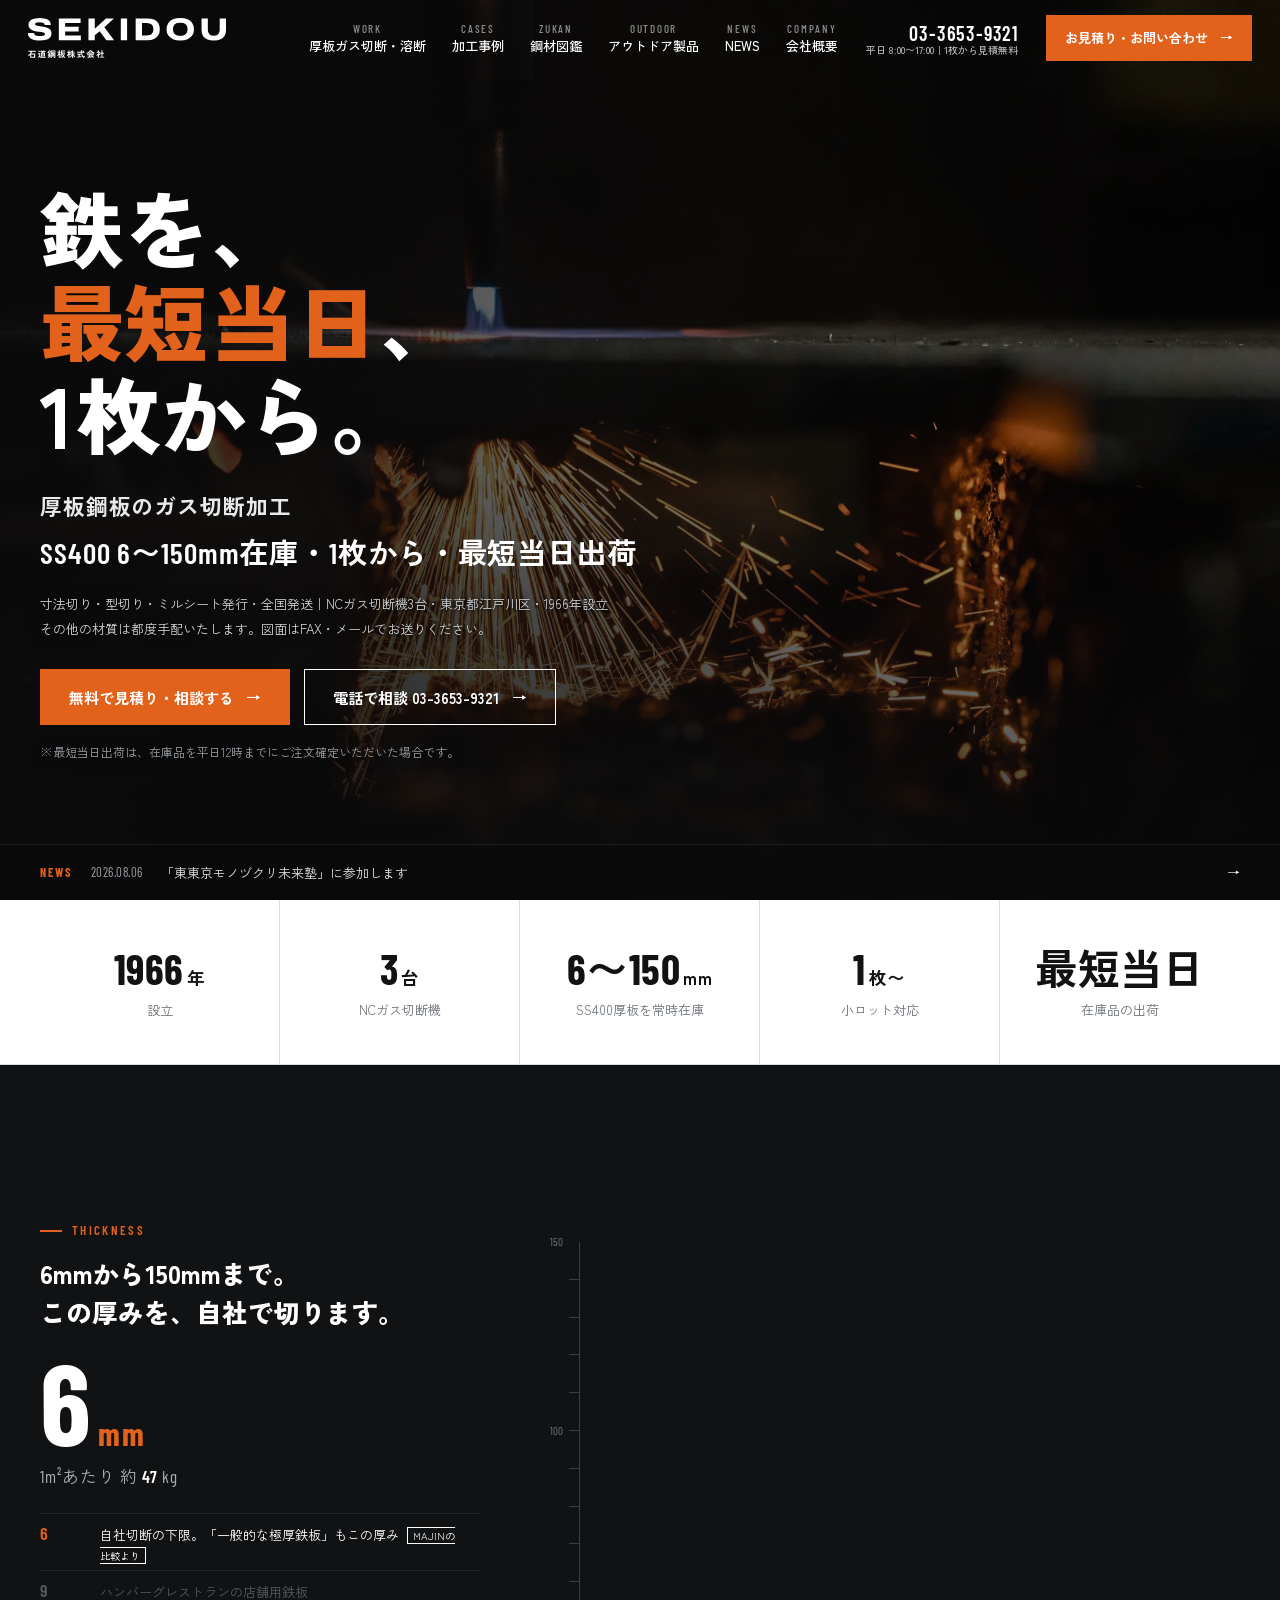
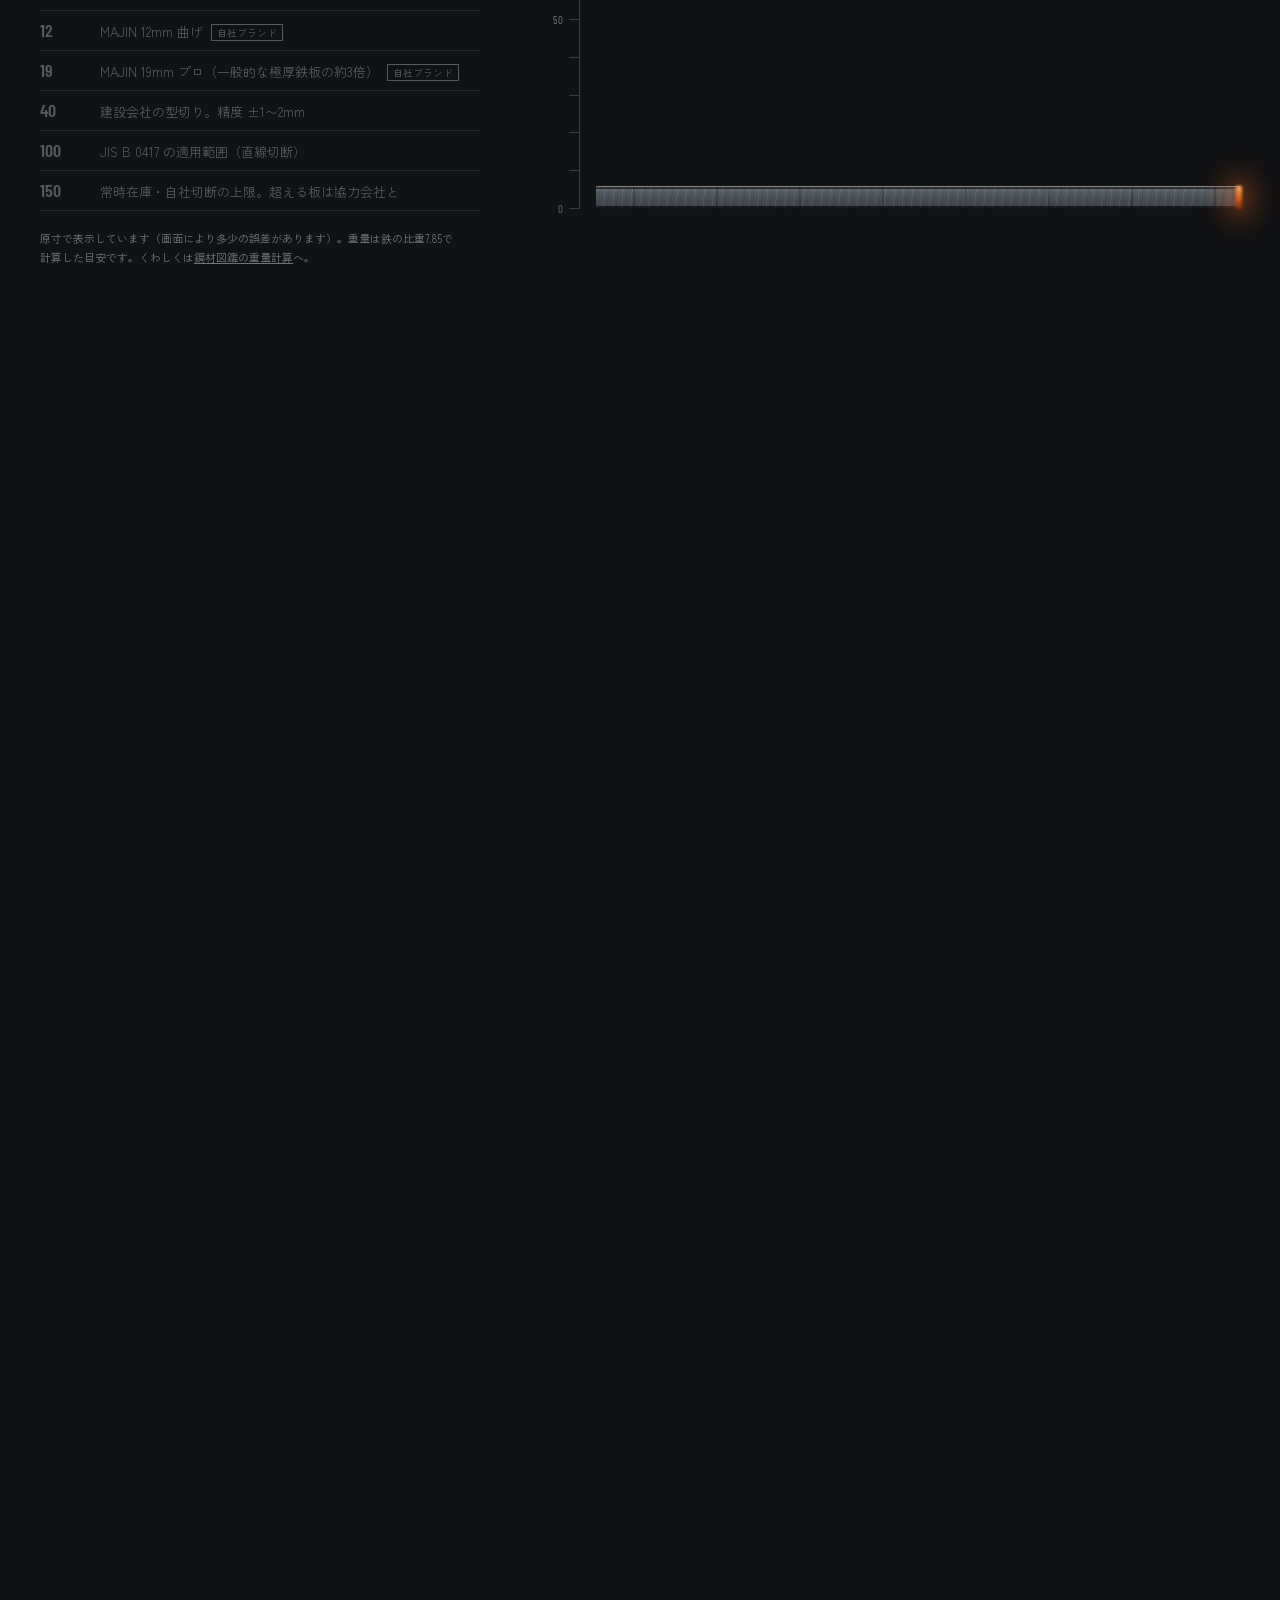
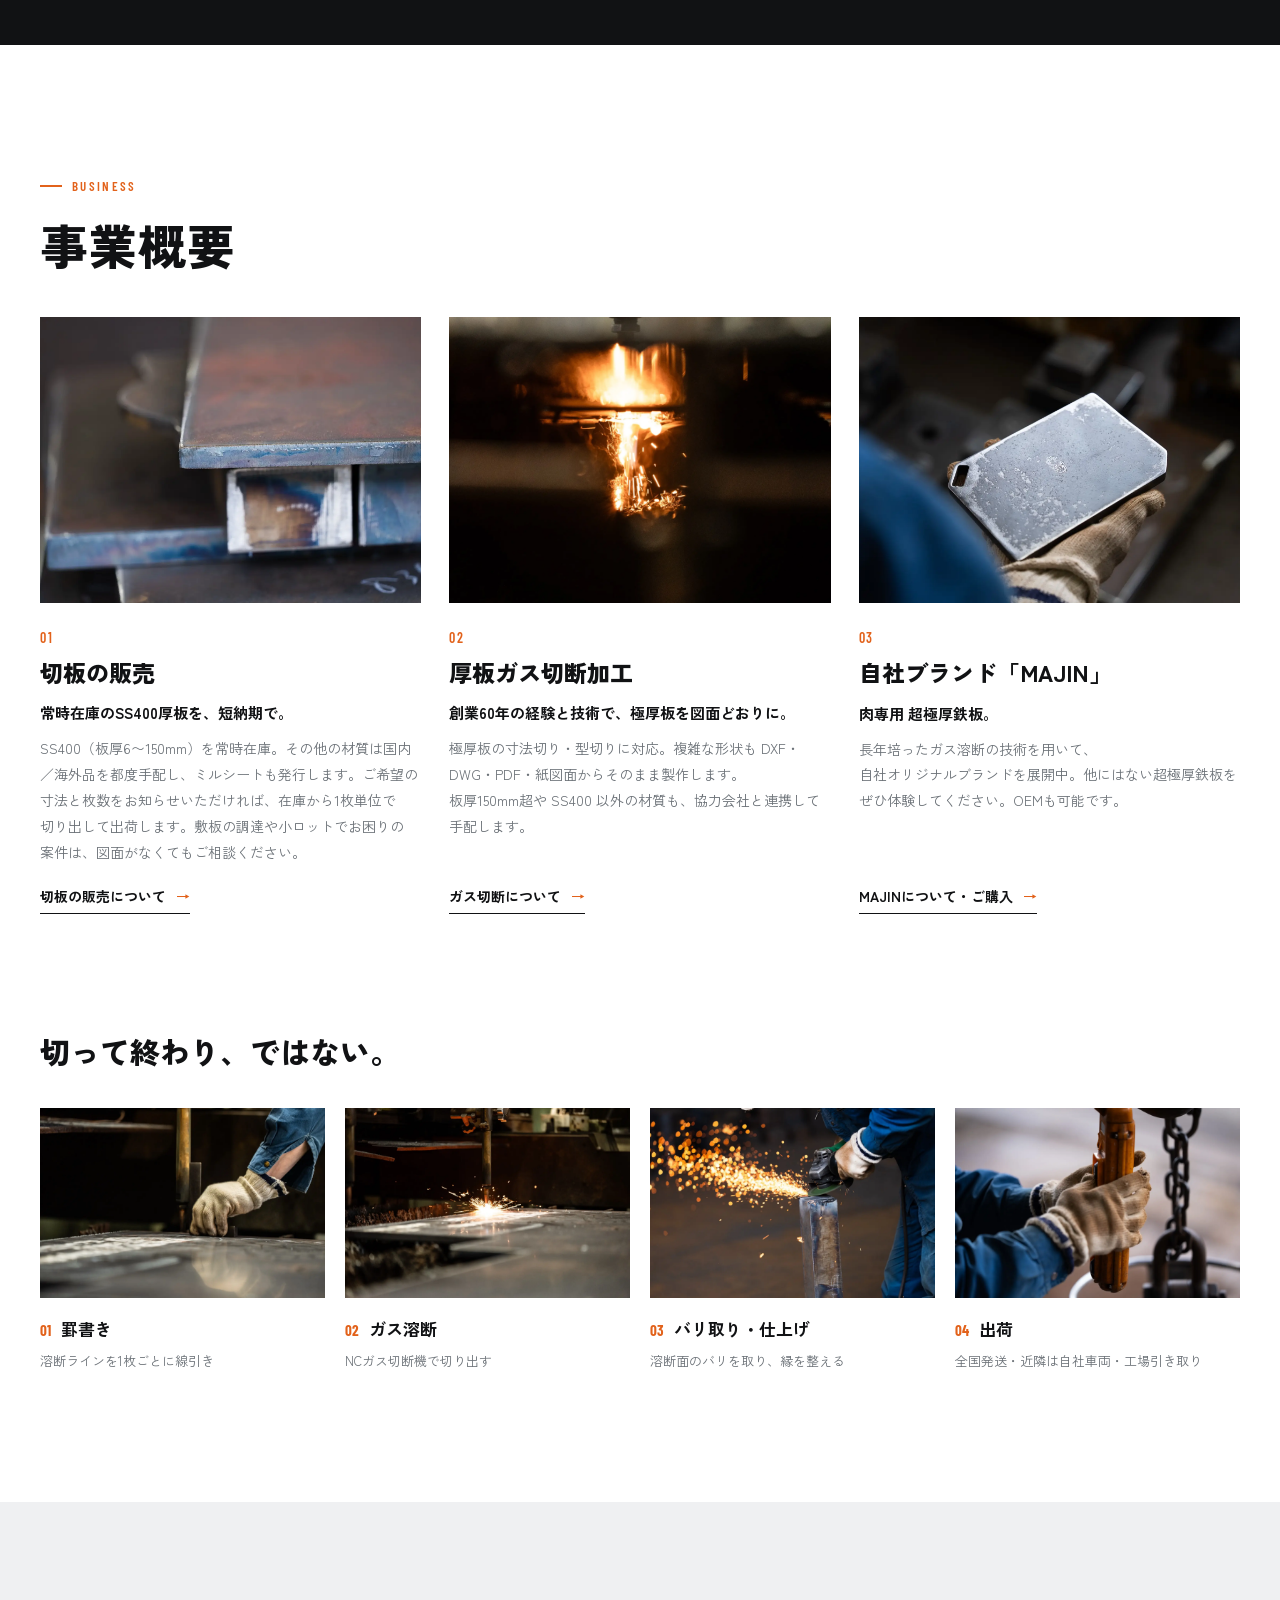
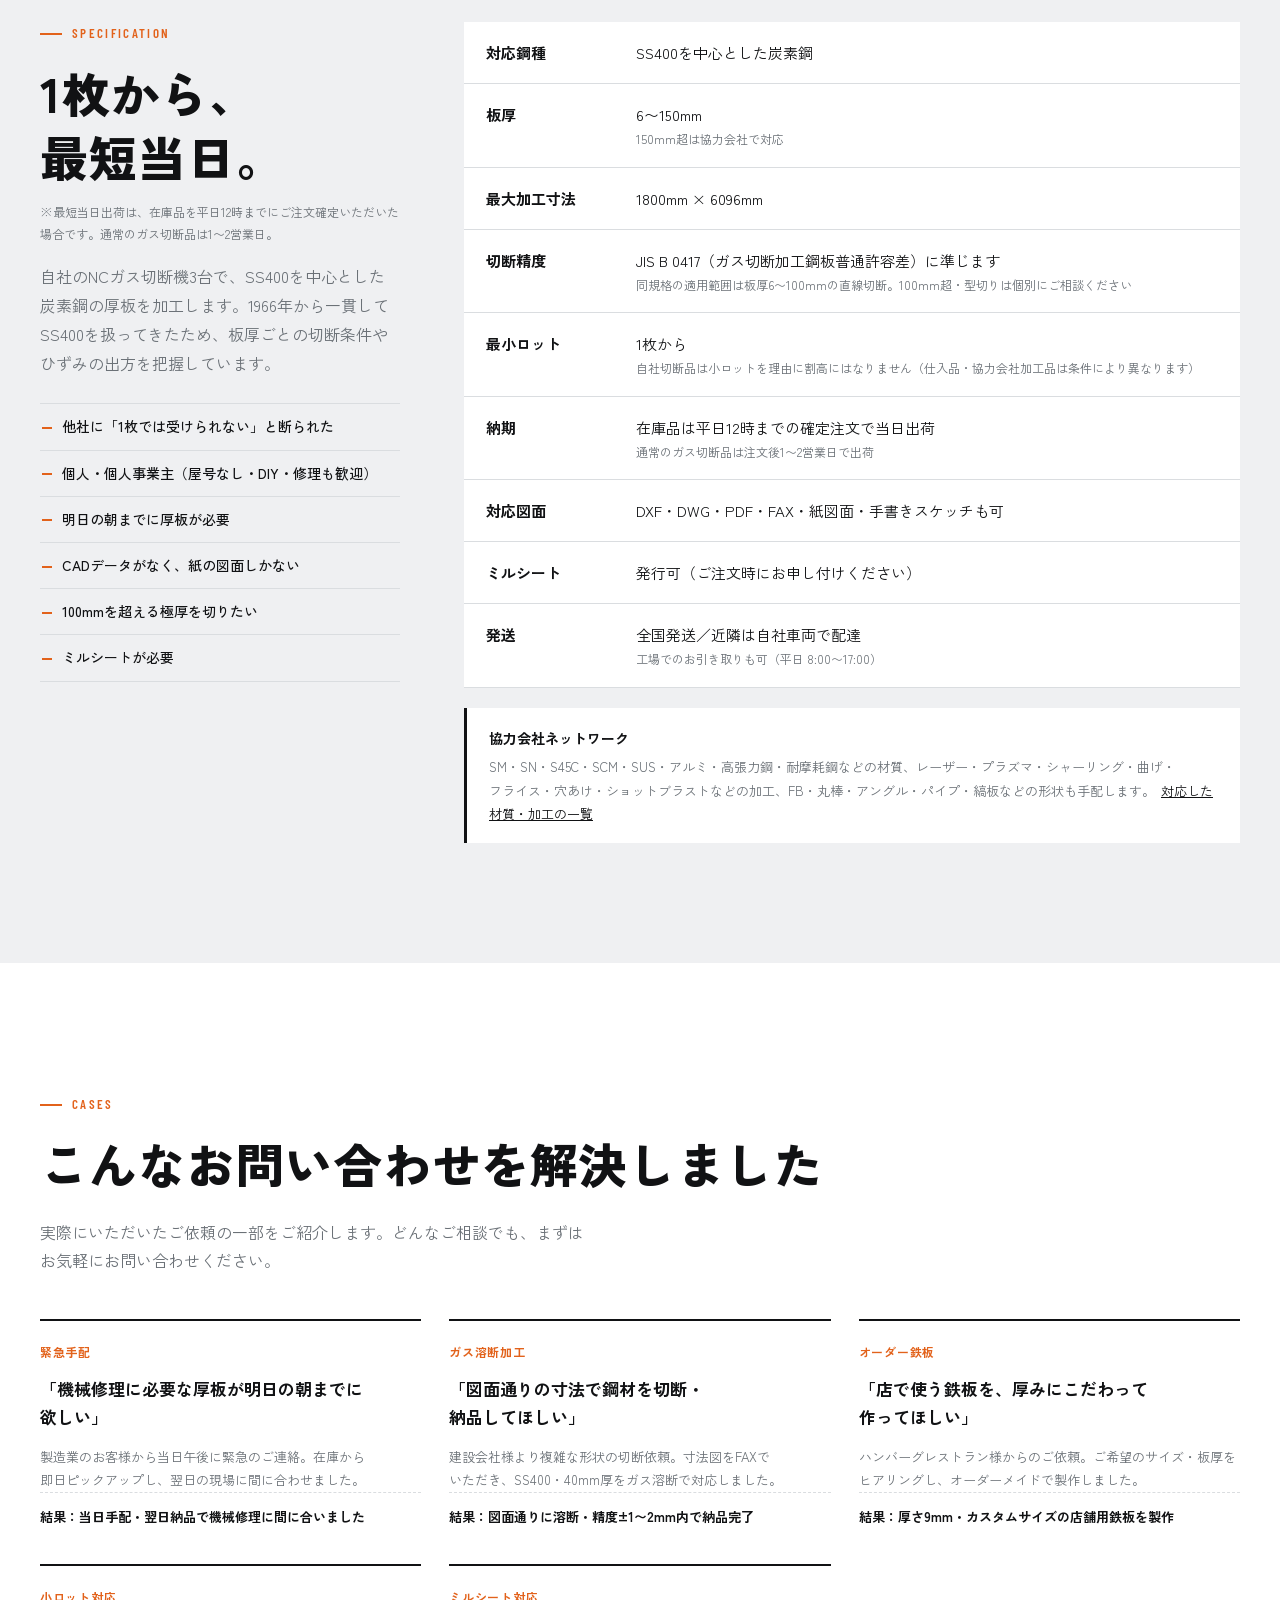
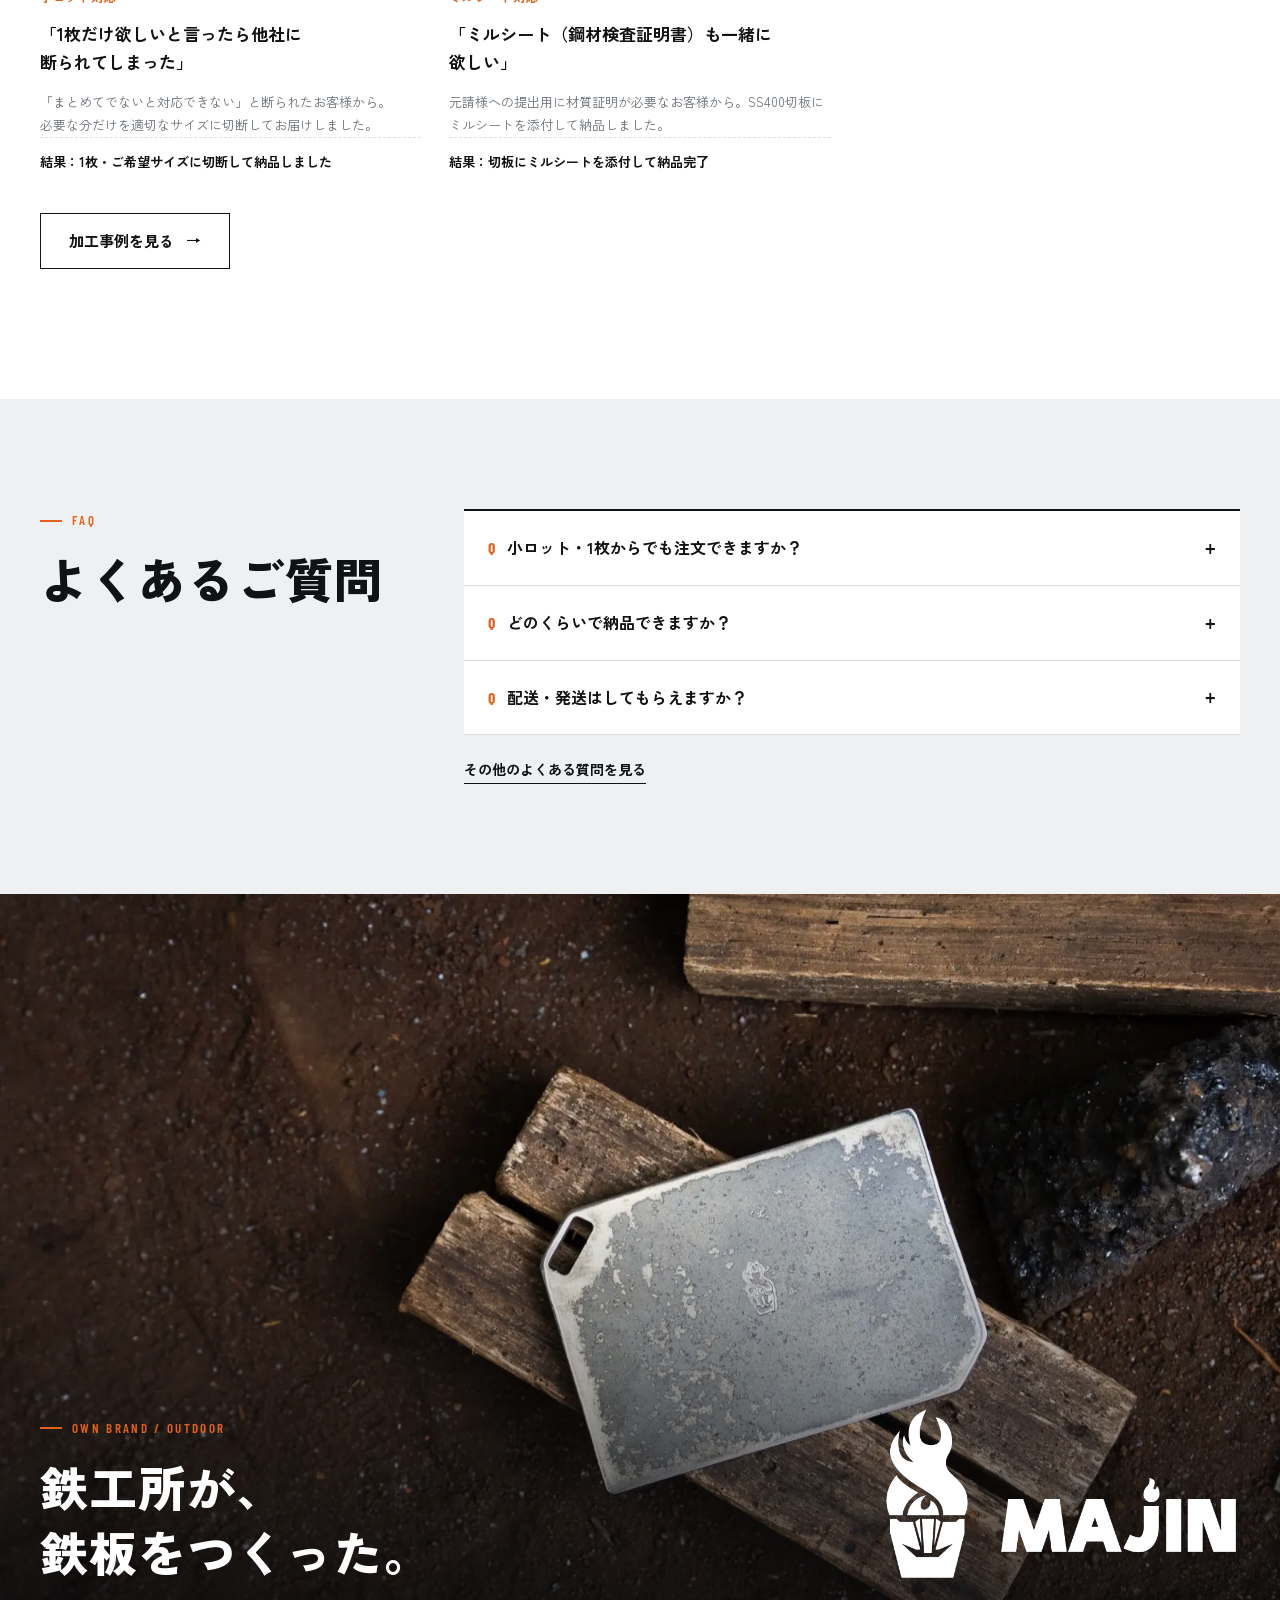
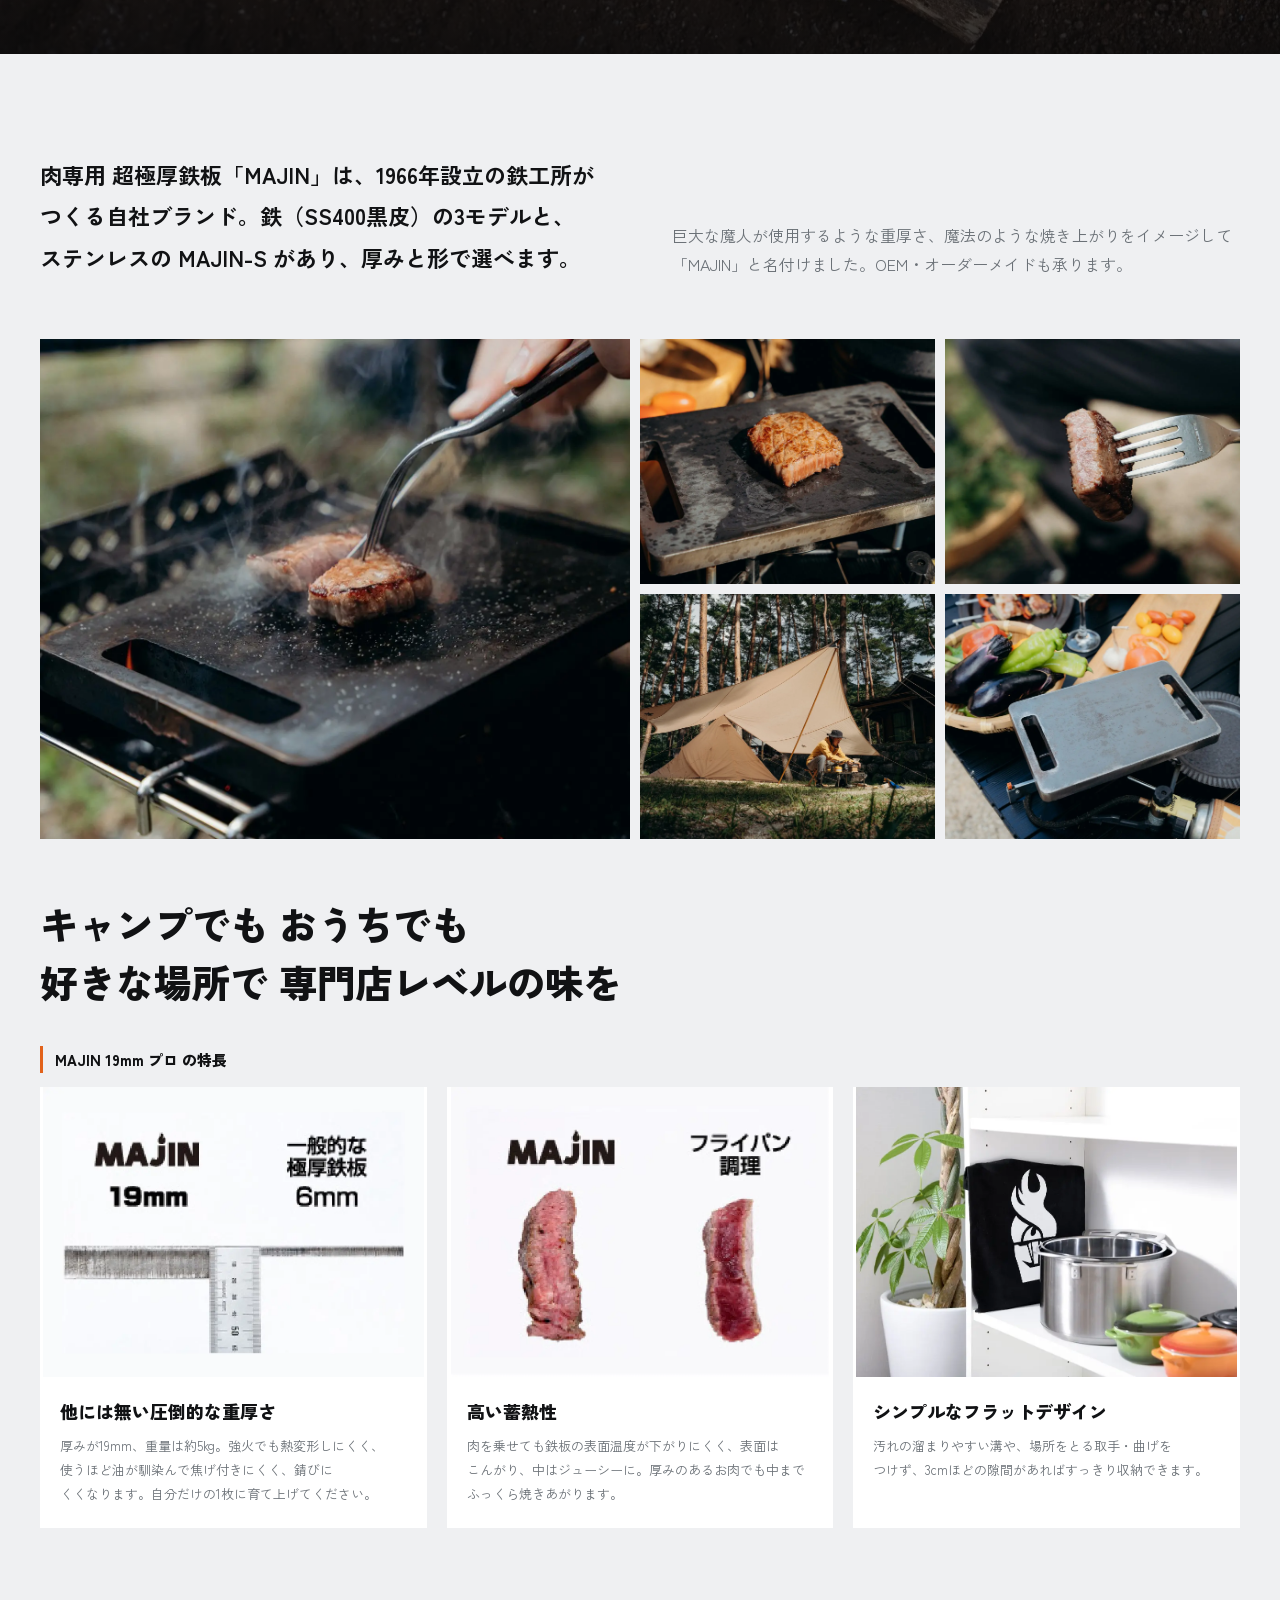
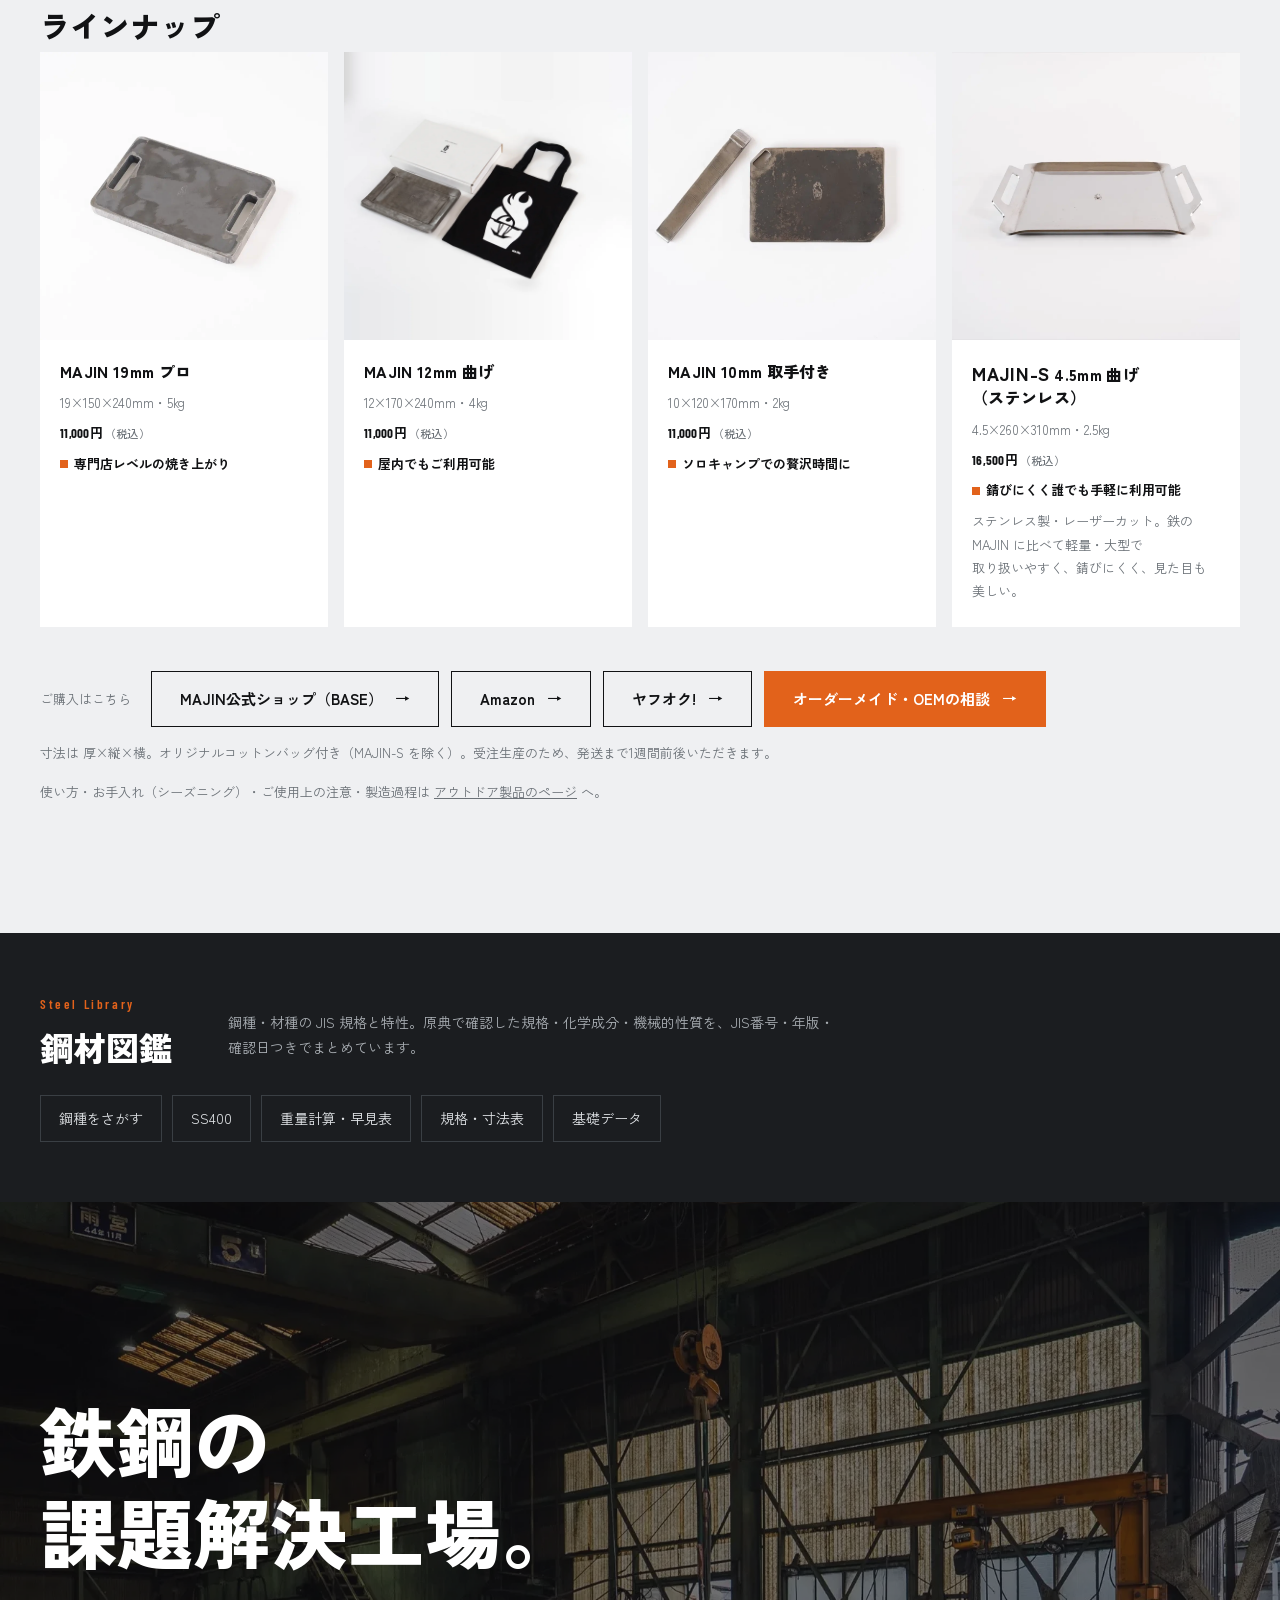
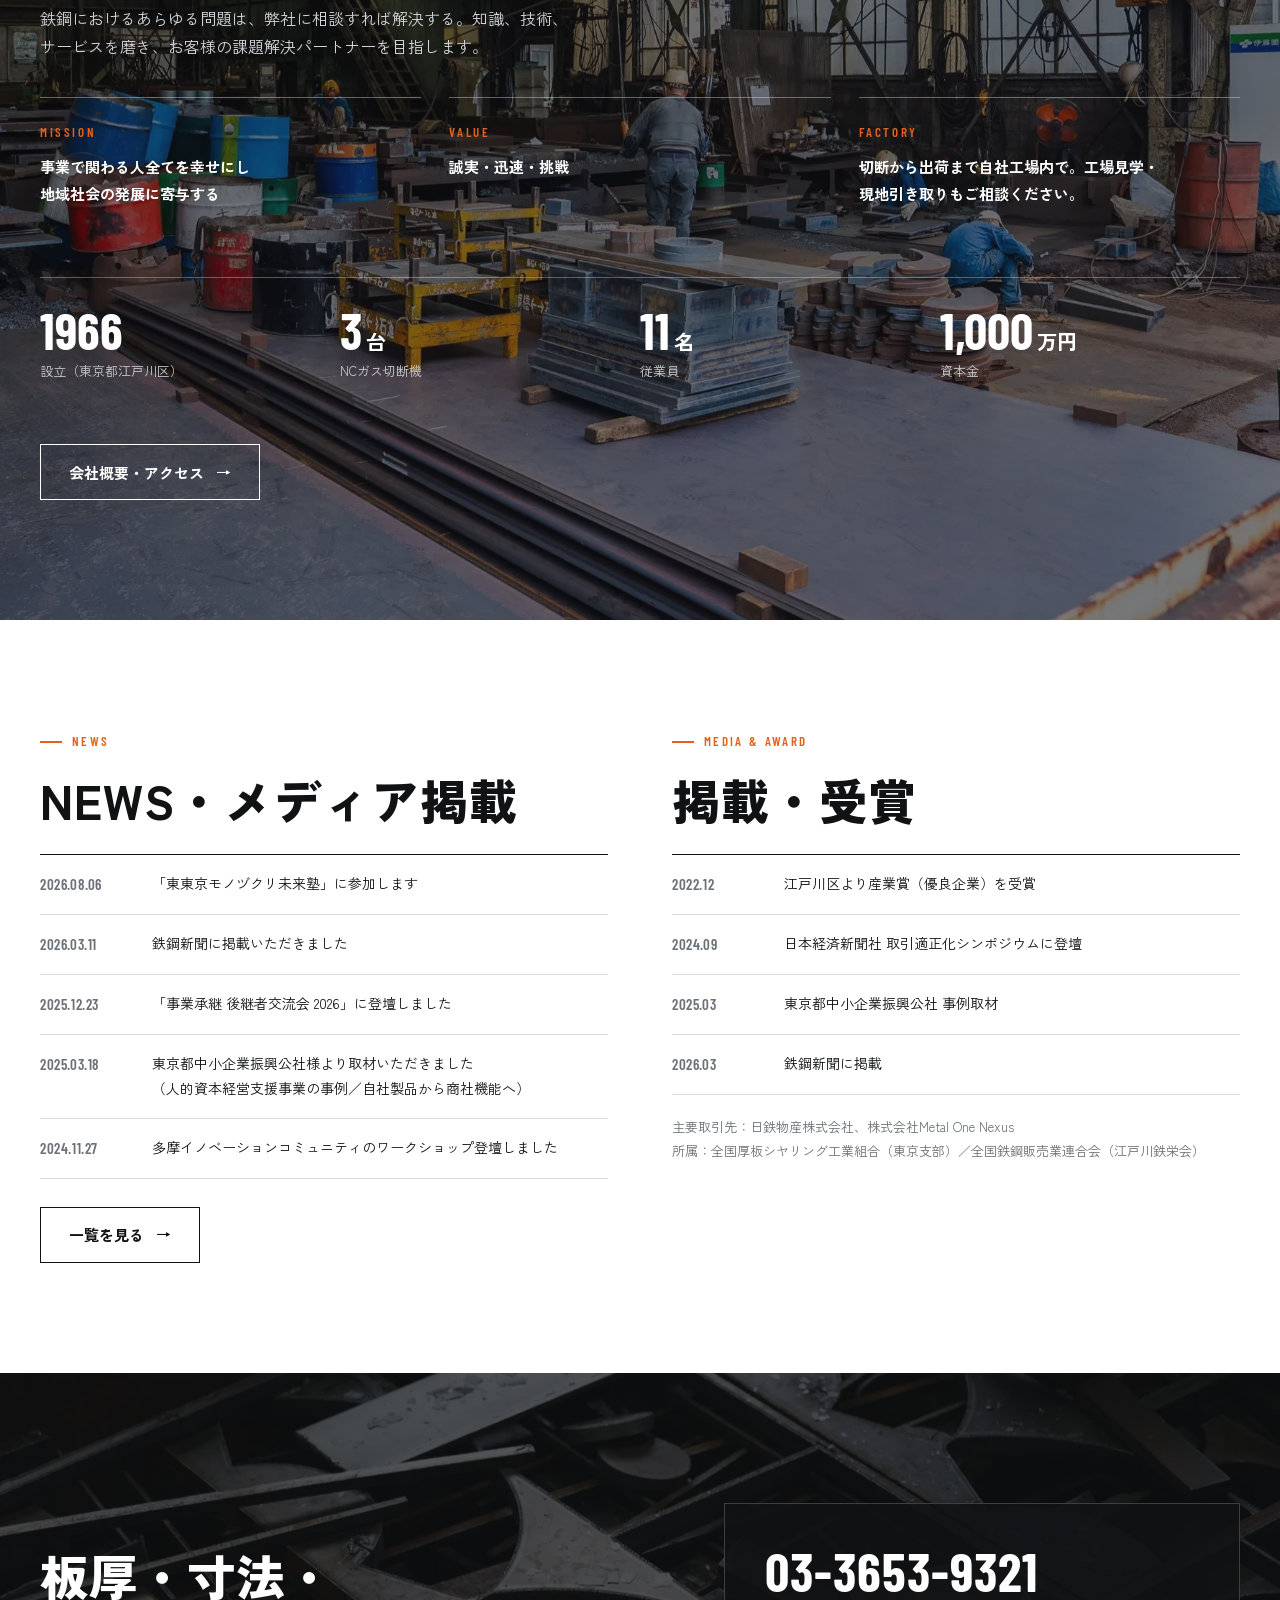
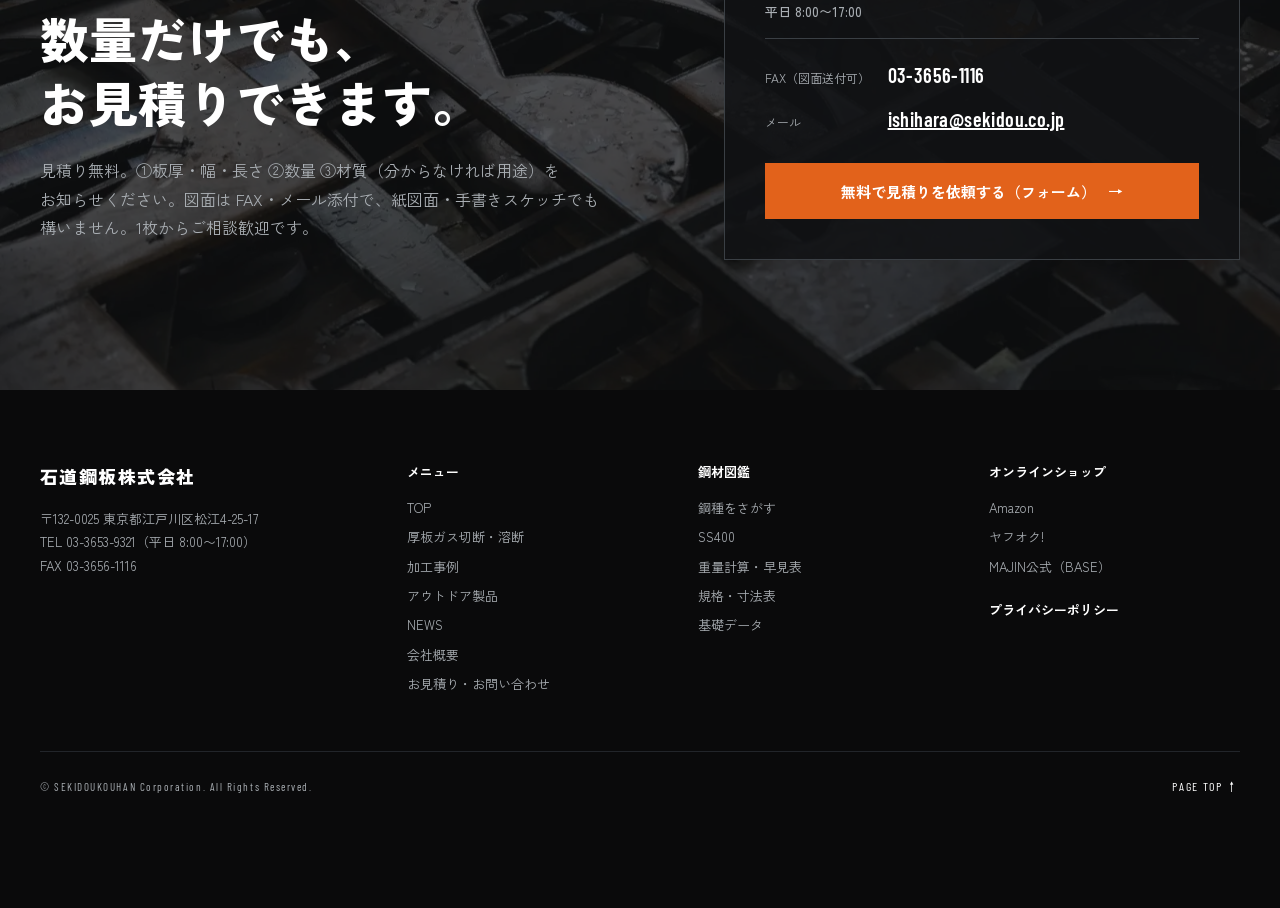
==== commit 0435be87: "renewal: 石原様11/02の修正（会社概要の一文・メールのリンク・船堀駅・翌日納品・1966年設立・事業内容・MAJIN 12mm 製品写真・alt・GA4の差し込み口） Co-Authore" ====
--- a/renewal/index.html
+++ b/renewal/index.html
@@ -4,8 +4,9 @@
 <meta charset="utf-8">
 <meta name="viewport" content="width=device-width,initial-scale=1">
 <title>厚板鋼板の切板販売・ガス切断加工｜1枚から・最短当日出荷｜石道鋼板（東京都江戸川区）</title>
-<meta name="description" content="SS400 6〜150mmを常時在庫。NCガス切断機3台で、寸法切りから型切りまで1枚から。平日12時までのご注文確定で在庫品は当日出荷。東京都江戸川区・1966年創業。">
+<meta name="description" content="SS400 6〜150mmを常時在庫。NCガス切断機3台で、寸法切りから型切りまで1枚から。平日12時までのご注文確定で在庫品は当日出荷。東京都江戸川区・1966年設立。">
 <meta name="robots" content="noindex">
+<script>/* ▼ GA4 差し込み口：先方のGA4で測定ID（G-XXXXXXXXXX）が発行されたら、下の1か所に入れる */window.SKD_GA4_ID='';</script><script>(function(){var id=window.SKD_GA4_ID;if(!id)return;var s=document.createElement('script');s.async=true;s.src='https://www.googletagmanager.com/gtag/js?id='+id;document.head.appendChild(s);window.dataLayer=window.dataLayer||[];window.gtag=function(){dataLayer.push(arguments)};gtag('js',new Date());gtag('config',id);})();</script>
 <link rel="preconnect" href="https://fonts.googleapis.com"><link rel="preconnect" href="https://fonts.gstatic.com" crossorigin>
 <link href="https://fonts.googleapis.com/css2?family=Barlow+Condensed:wght@500;600;700&family=Zen+Kaku+Gothic+New:wght@400;500;700;900&display=swap" rel="stylesheet">
 <style>
@@ -445,7 +446,7 @@
 
 <header class="hd" id="hd">
   <div class="hd__in">
-    <a class="logo" href="#top" aria-label="石道鋼板株式会社"><img class="lg lg--w" src="assets/logo/logo_h_white.svg" alt="SEKIDOU 石道鋼板株式会社" width="198" height="40"><img class="lg lg--b" src="assets/logo/logo_h_black.svg" alt="" aria-hidden="true" width="198" height="40"></a>
+    <a class="logo" href="#top" aria-label="石道鋼板株式会社"><img class="lg lg--w" src="assets/logo/logo_h_white.svg" alt="SEKIDOU 石道鋼板株式会社" width="198" height="40"><img class="lg lg--b" src="assets/logo/logo_h_black.svg" alt="石道鋼板株式会社" aria-hidden="true" width="198" height="40"></a>
     <nav class="nav" aria-label="メインメニュー">
       <a href="work.html"><span>WORK</span>厚板ガス切断・溶断</a>
       <a href="cases.html"><span>CASES</span>加工事例</a>
@@ -463,12 +464,12 @@
 <main id="top">
 <!-- ===== 01 hero（現行：動画＋H1＋サブ＋補足＋注記＋CTA） ===== -->
 <section class="hero">
-  <img class="poster" src="assets/hero_cut.webp" alt="">
+  <img class="poster" src="assets/hero_cut.webp" alt="厚板をガス切断する火花">
   <video autoplay muted loop playsinline preload="metadata" poster="assets/hero_cut.webp" aria-hidden="true"><source src="assets/hero_cut.mp4" type="video/mp4"></video>
   <div class="hero__in wrap">
     <p class="hero__copy">鉄を、<br><em>最短<wbr>当日</em>、<br>1枚から。</p>
     <h1><b><span>厚板鋼板の<wbr>ガス切断加工</span></b><span class="h1sub"><span>SS400 6〜150mm在庫</span><span>・1枚から</span><span>・最短<wbr>当日出荷</span></span></h1>
-    <p class="hero__sub">寸法切り・型切り・ミルシート発行・全国発送｜NCガス切断機3台・<wbr>東京都江戸川区・1966年創業<br>その<wbr>他の<wbr>材質は<wbr>都度<wbr>手配いたします。<wbr>図面は<wbr>FAX・メールで<wbr>お送りください。</p>
+    <p class="hero__sub">寸法切り・型切り・ミルシート発行・全国発送｜NCガス切断機3台・<wbr>東京都江戸川区・1966年設立<br>その<wbr>他の<wbr>材質は<wbr>都度<wbr>手配いたします。<wbr>図面は<wbr>FAX・メールで<wbr>お送りください。</p>
     <div class="hero__cta">
       <a class="btn btn--fire" href="#contact">無料で<wbr>見積り・相談する</a>
       <a class="btn btn--line" href="tel:0336539321">電話で<wbr>相談 03-3653-9321</a>
@@ -481,7 +482,7 @@
 <!-- ===== 02 数字の帯（現行の5つ） ===== -->
 <section class="nums">
   <div class="wrap nums__row">
-    <div class="nm rv"><b>1966<small>年</small></b><span>創業</span></div>
+    <div class="nm rv"><b>1966<small>年</small></b><span>設立</span></div>
     <div class="nm rv"><b>3<small>台</small></b><span>NCガス切断機</span></div>
     <div class="nm rv"><b>6〜150<small>mm</small></b><span>SS400厚板を<wbr>常時在庫</span></div>
     <div class="nm rv"><b>1<small>枚〜</small></b><span>小ロット対応</span></div>
@@ -599,7 +600,7 @@
     <h2 class="h2 rv">こんな<wbr>お問い合わせを<wbr>解決しました</h2>
     <p class="lead rv">実際に<wbr>いただいた<wbr>ご依頼の<wbr>一部を<wbr>ご紹介します。<wbr>どんな<wbr>ご相談でも、<wbr>まずは<wbr>お気軽に<wbr>お問い合わせ<wbr>ください。</p>
     <div class="cases__row">
-      <div class="cs rv"><span class="cs__tag">緊急手配</span><q>機械修理に<wbr>必要な<wbr>厚板が<wbr>明日の<wbr>朝までに<wbr>欲しい</q><p class="cs__body">製造業の<wbr>お客様から<wbr>当日午後に<wbr>緊急の<wbr>ご連絡。<wbr>在庫から<wbr>即日ピックアップし、<wbr>翌朝の<wbr>現場に<wbr>間に<wbr>合わせました。</p><p>結果：<wbr>当日手配・翌朝納品で<wbr>機械修理に<wbr>間に<wbr>合いました</p></div>
+      <div class="cs rv"><span class="cs__tag">緊急手配</span><q>機械修理に<wbr>必要な<wbr>厚板が<wbr>明日の<wbr>朝までに<wbr>欲しい</q><p class="cs__body">製造業の<wbr>お客様から<wbr>当日午後に<wbr>緊急の<wbr>ご連絡。<wbr>在庫から<wbr>即日ピックアップし、<wbr>翌日の<wbr>現場に<wbr>間に<wbr>合わせました。</p><p>結果：<wbr>当日手配・翌日納品で<wbr>機械修理に<wbr>間に<wbr>合いました</p></div>
       <div class="cs rv"><span class="cs__tag">ガス溶断加工</span><q>図面通りの<wbr>寸法で<wbr>鋼材を<wbr>切断・納品してほしい</q><p class="cs__body">建設会社様より<wbr>複雑な<wbr>形状の<wbr>切断依頼。<wbr>寸法図を<wbr>FAXで<wbr>いただき、<wbr>SS400・40mm厚を<wbr>ガス溶断で<wbr>対応しました。</p><p>結果：図面通りに<wbr>溶断・精度<wbr>±1〜2mm内で<wbr>納品完了</p></div>
       <div class="cs rv"><span class="cs__tag">オーダー鉄板</span><q>店で<wbr>使う<wbr>鉄板を、<wbr>厚みに<wbr>こだわって<wbr>作ってほしい</q><p class="cs__body">ハンバーグレストラン様からの<wbr>ご依頼。<wbr>ご希望の<wbr>サイズ・板厚を<wbr>ヒアリングし、<wbr>オーダーメイドで<wbr>製作しました。</p><p>結果：厚さ9mm・カスタムサイズの<wbr>店舗用鉄板を<wbr>製作</p></div>
       <div class="cs rv"><span class="cs__tag">小ロット対応</span><q>1枚だけ欲しいと<wbr>言ったら<wbr>他社に<wbr>断られてしまった</q><p class="cs__body">「まとめてでないと<wbr>対応できない」と<wbr>断られた<wbr>お客様から。<wbr>必要な<wbr>分だけを<wbr>適切な<wbr>サイズに<wbr>切断してお届けしました。</p><p>結果：1枚・ご希望サイズに<wbr>切断して<wbr>納品しました</p></div>
@@ -636,7 +637,7 @@
   </div>
   <div class="wrap">
     <div class="majin__intro">
-      <p class="rv" style="font-weight:700;font-size:clamp(18px,1.8vw,22px);line-height:1.9">肉専用 超極厚鉄板<wbr>「MAJIN」は、<wbr>1966年創業の<wbr>鉄工所が<wbr>つくる<wbr>自社ブランド。鉄<wbr>（SS400黒皮）の<wbr>3モデルと、<wbr>ステンレスの<wbr> <span style="white-space:nowrap">MAJIN-S</span> が<wbr>あり、<wbr>厚みと<wbr>形で<wbr>選べます。</p>
+      <p class="rv" style="font-weight:700;font-size:clamp(18px,1.8vw,22px);line-height:1.9">肉専用 超極厚鉄板<wbr>「MAJIN」は、<wbr>1966年設立の<wbr>鉄工所が<wbr>つくる<wbr>自社ブランド。鉄<wbr>（SS400黒皮）の<wbr>3モデルと、<wbr>ステンレスの<wbr> <span style="white-space:nowrap">MAJIN-S</span> が<wbr>あり、<wbr>厚みと<wbr>形で<wbr>選べます。</p>
       <p class="lead rv">巨大な<wbr>魔人が<wbr>使用するような<wbr>重厚さ、<wbr>魔法のような<wbr>焼き上がりを<wbr>イメージして<wbr>「MAJIN」と<wbr>名付けました。<wbr>OEM・オーダーメイドも<wbr>承ります。</p>
     </div>
     <div class="camp rv">
@@ -657,7 +658,7 @@
     <h3 class="sub rv" style="margin-top:70px">ラインナップ</h3>
     <div class="line">
       <div class="ln rv"><figure><img src="assets/m_19w.webp" alt="肉専用 超極厚鉄板 MAJIN 19mm プロ" loading="lazy"></figure><div class="ln__b"><div class="ln__t ln__t--jp">MAJIN 19mm プロ</div><p>19×150×240mm・5kg</p><p class="ln__price">11,000円<small>（税込）</small></p><p class="ln__catch">専門店レベルの<wbr>焼き上がり</p></div></div>
-      <div class="ln rv"><figure><img src="assets/m_12_box.webp" alt="肉専用 超極厚鉄板 MAJIN 12mm 曲げ（化粧箱）" loading="lazy"></figure><div class="ln__b"><div class="ln__t ln__t--jp">MAJIN 12mm 曲げ</div><p>12×170×240mm・4kg</p><p class="ln__price">11,000円<small>（税込）</small></p><p class="ln__catch">屋内でも<wbr>ご利用可能</p></div></div>
+      <div class="ln rv"><figure><img src="assets/m_12_v3sq.webp" alt="肉専用 超極厚鉄板 MAJIN 12mm 曲げ（化粧箱・コットンバッグ付き）" loading="lazy"></figure><div class="ln__b"><div class="ln__t ln__t--jp">MAJIN 12mm 曲げ</div><p>12×170×240mm・4kg</p><p class="ln__price">11,000円<small>（税込）</small></p><p class="ln__catch">屋内でも<wbr>ご利用可能</p></div></div>
       <div class="ln rv"><figure><img src="assets/m_10.webp" alt="肉専用 超極厚鉄板 MAJIN 10mm 取手付き" loading="lazy"></figure><div class="ln__b"><div class="ln__t ln__t--jp">MAJIN 10mm 取手付き</div><p>10×120×170mm・2kg</p><p class="ln__price">11,000円<small>（税込）</small></p><p class="ln__catch">ソロキャンプでの<wbr>贅沢時間に</p></div></div>
       <div class="ln rv"><figure><img src="assets/m_steel.webp" alt="肉専用 超極厚鉄板 MAJIN-S 4.5mm 曲げ（ステンレス）" loading="lazy"></figure><div class="ln__b"><div class="ln__t ln__t--jp"><span style="white-space:nowrap">MAJIN-S</span> 4.5mm 曲げ<wbr>（ステンレス）</div><p>4.5×260×310mm・2.5kg</p><p class="ln__price">16,500円<small>（税込）</small></p><p class="ln__catch">錆びに<wbr>くく<wbr>誰でも<wbr>手軽に<wbr>利用可能</p><p>ステンレス製・レーザーカット。<wbr>鉄の<wbr> MAJIN に<wbr>比べて<wbr>軽量・大型で<wbr>取り扱いやすく、<wbr>錆びに<wbr>くく、<wbr>見た目も<wbr>美しい。</p></div></div>
     </div>
@@ -684,7 +685,7 @@
 
 <!-- ===== 10 会社（MISSION／VISION／VALUE＋工場・設備） ===== -->
 <section class="co on-dark" id="company">
-  <div class="co__img"><img src="assets/factory_v2.webp" alt="" loading="lazy"></div>
+  <div class="co__img"><img src="assets/factory_v2.webp" alt="石道鋼板の工場内" loading="lazy"></div>
   <div class="wrap co__in">
     <p class="lab rv">Vision</p>
     <p class="co__vision rv">鉄鋼の<br>課題<wbr>解決工場。</p>
@@ -735,7 +736,7 @@
 
 <!-- ===== 12 最終CTA（現行の文言＋お問い合わせページの連絡手段3つ） ===== -->
 <section class="ct on-dark" id="contact">
-  <div class="ct__img"><img src="assets/shapes.webp" alt="" loading="lazy"></div>
+  <div class="ct__img"><img src="assets/shapes.webp" alt="ガス切断で切り出した鋼板" loading="lazy"></div>
   <div class="wrap ct__in">
     <div>
       <p class="lab rv">Contact</p>
@@ -744,7 +745,7 @@
     </div>
     <div class="ct__box rv">
       <a class="ct__tel" href="tel:0336539321">03-3653-9321<small>平日 8:00〜17:00</small></a>
-      <dl class="ct__alt"><dt>FAX<wbr>（図面送付可）</dt><dd>03-3656-1116</dd><dt>メール</dt><dd>ishihara@sekidou.co.jp</dd></dl>
+      <dl class="ct__alt"><dt>FAX<wbr>（図面送付可）</dt><dd>03-3656-1116</dd><dt>メール</dt><dd><a href="mailto:ishihara@sekidou.co.jp" style="text-decoration:underline">ishihara@sekidou.co.jp</a></dd></dl>
       <a class="btn btn--fire" href="contact.html">無料で<wbr>見積りを<wbr>依頼する<wbr>（フォーム）</a>
     </div>
   </div>
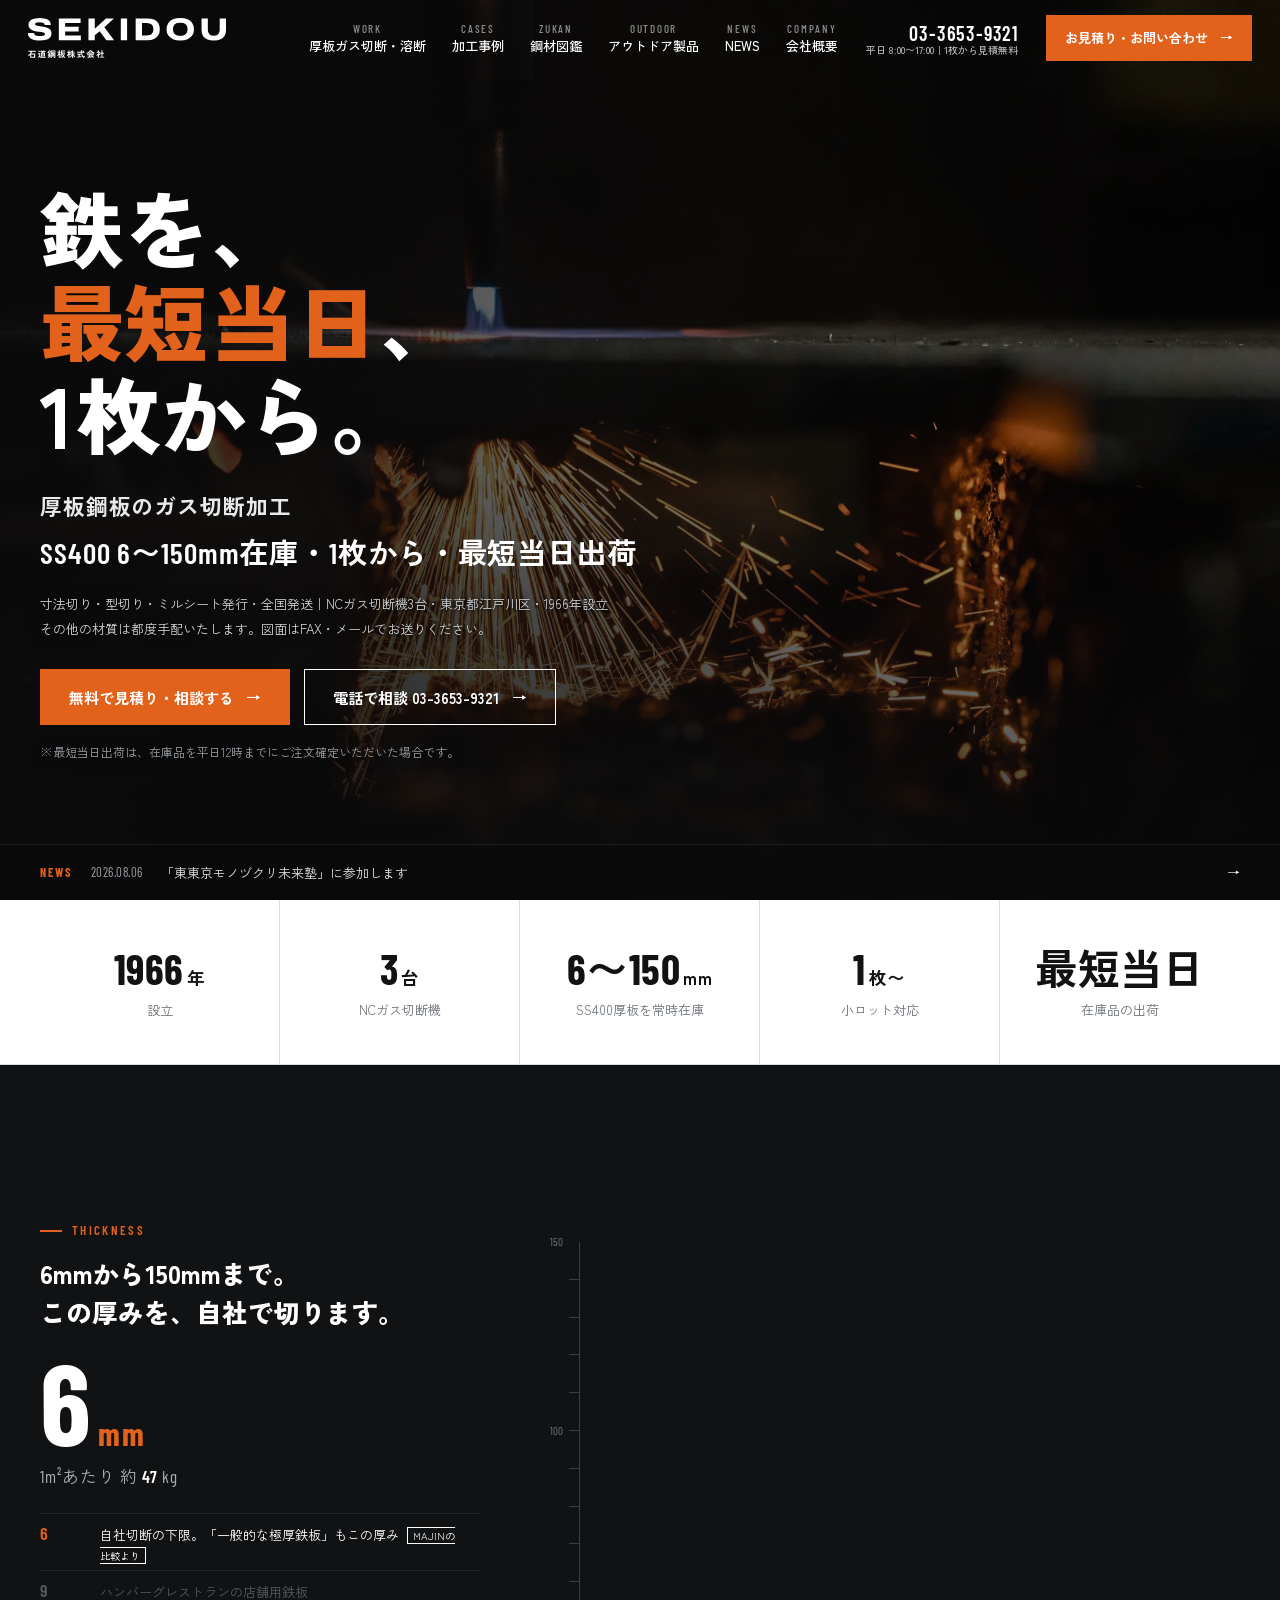
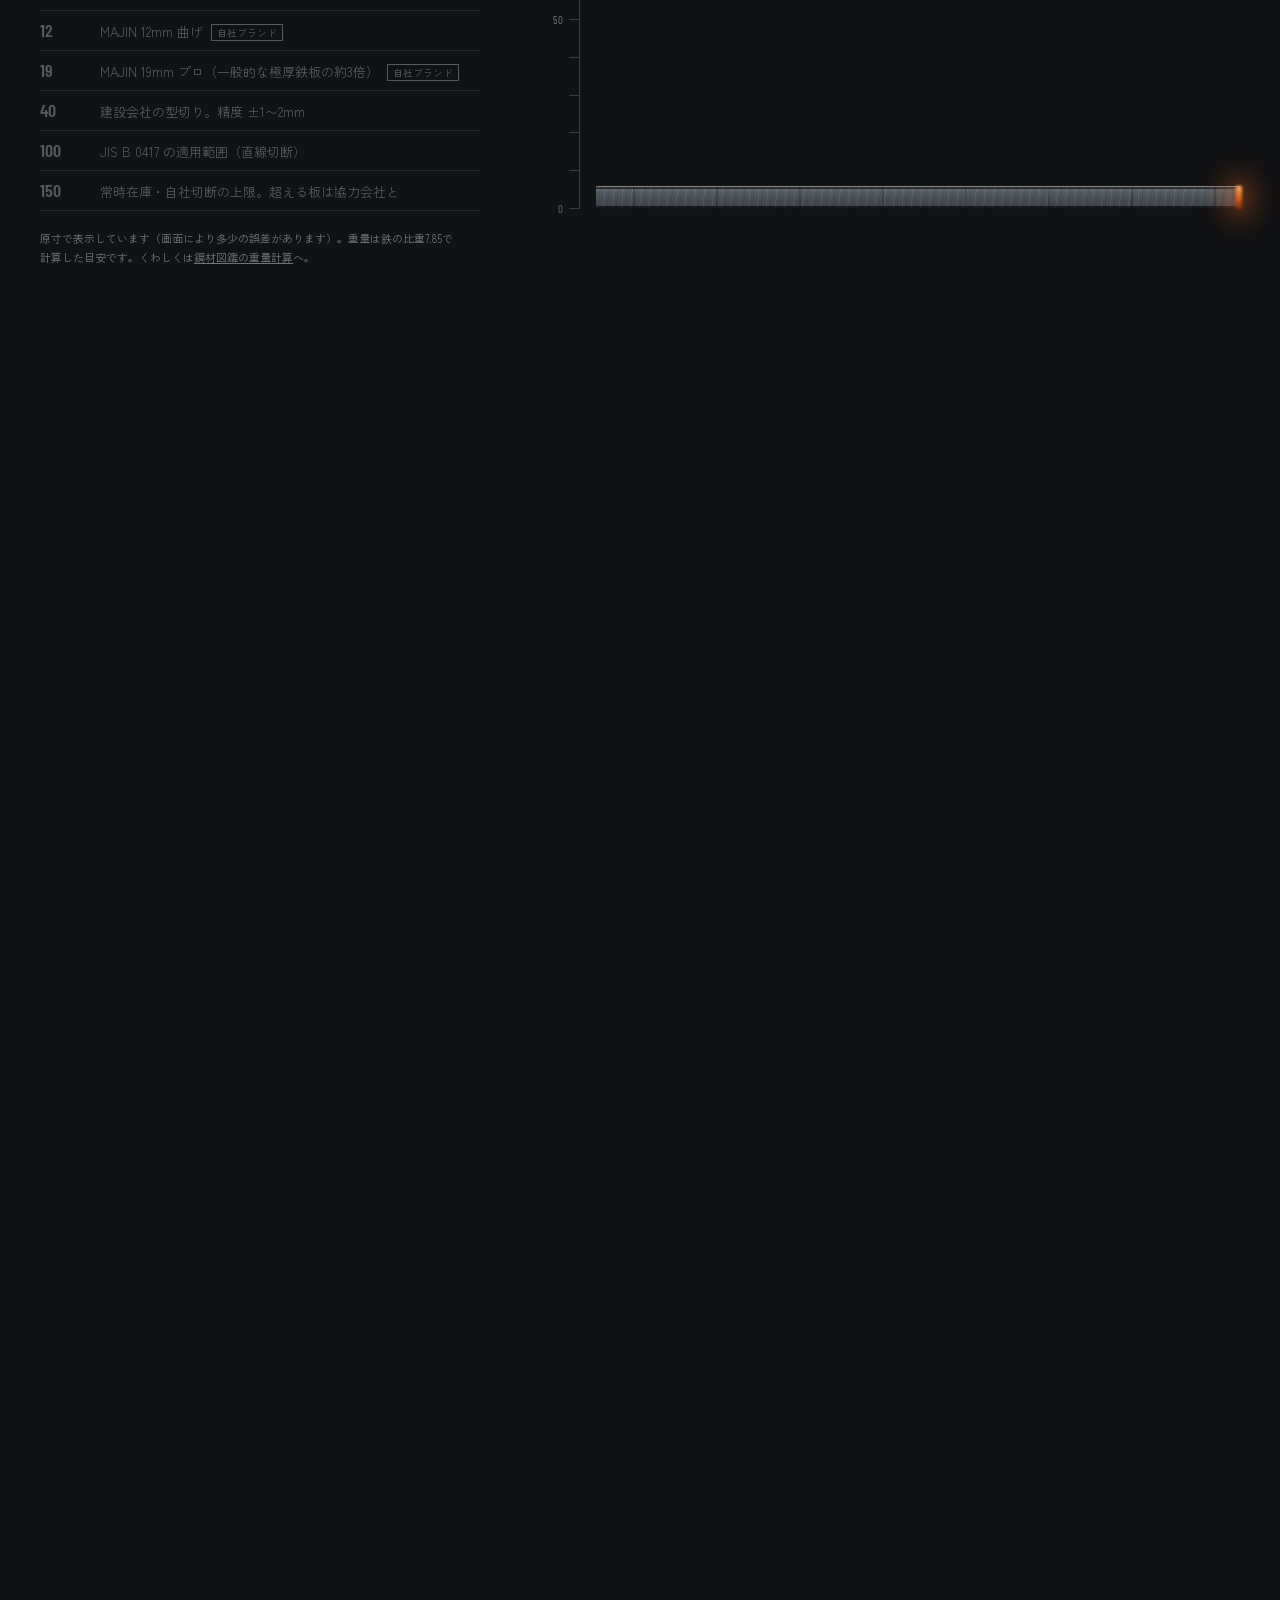
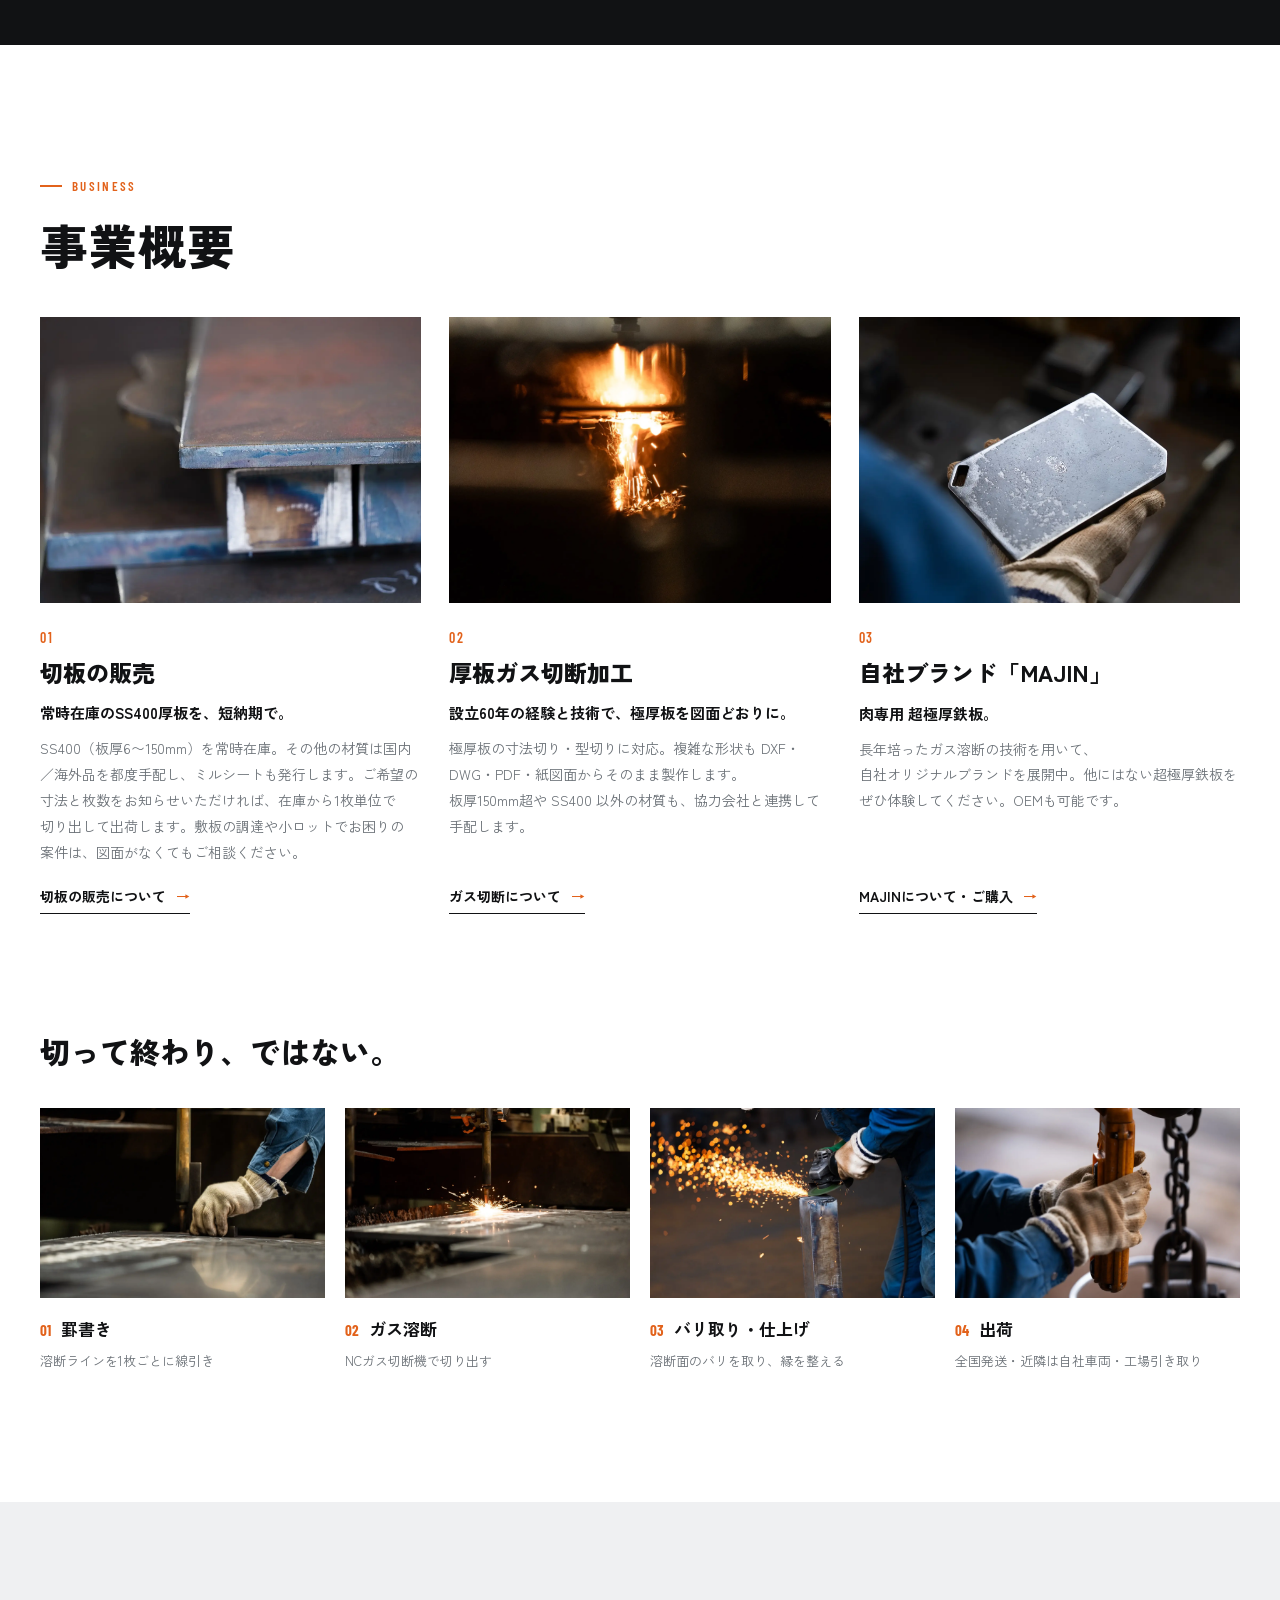
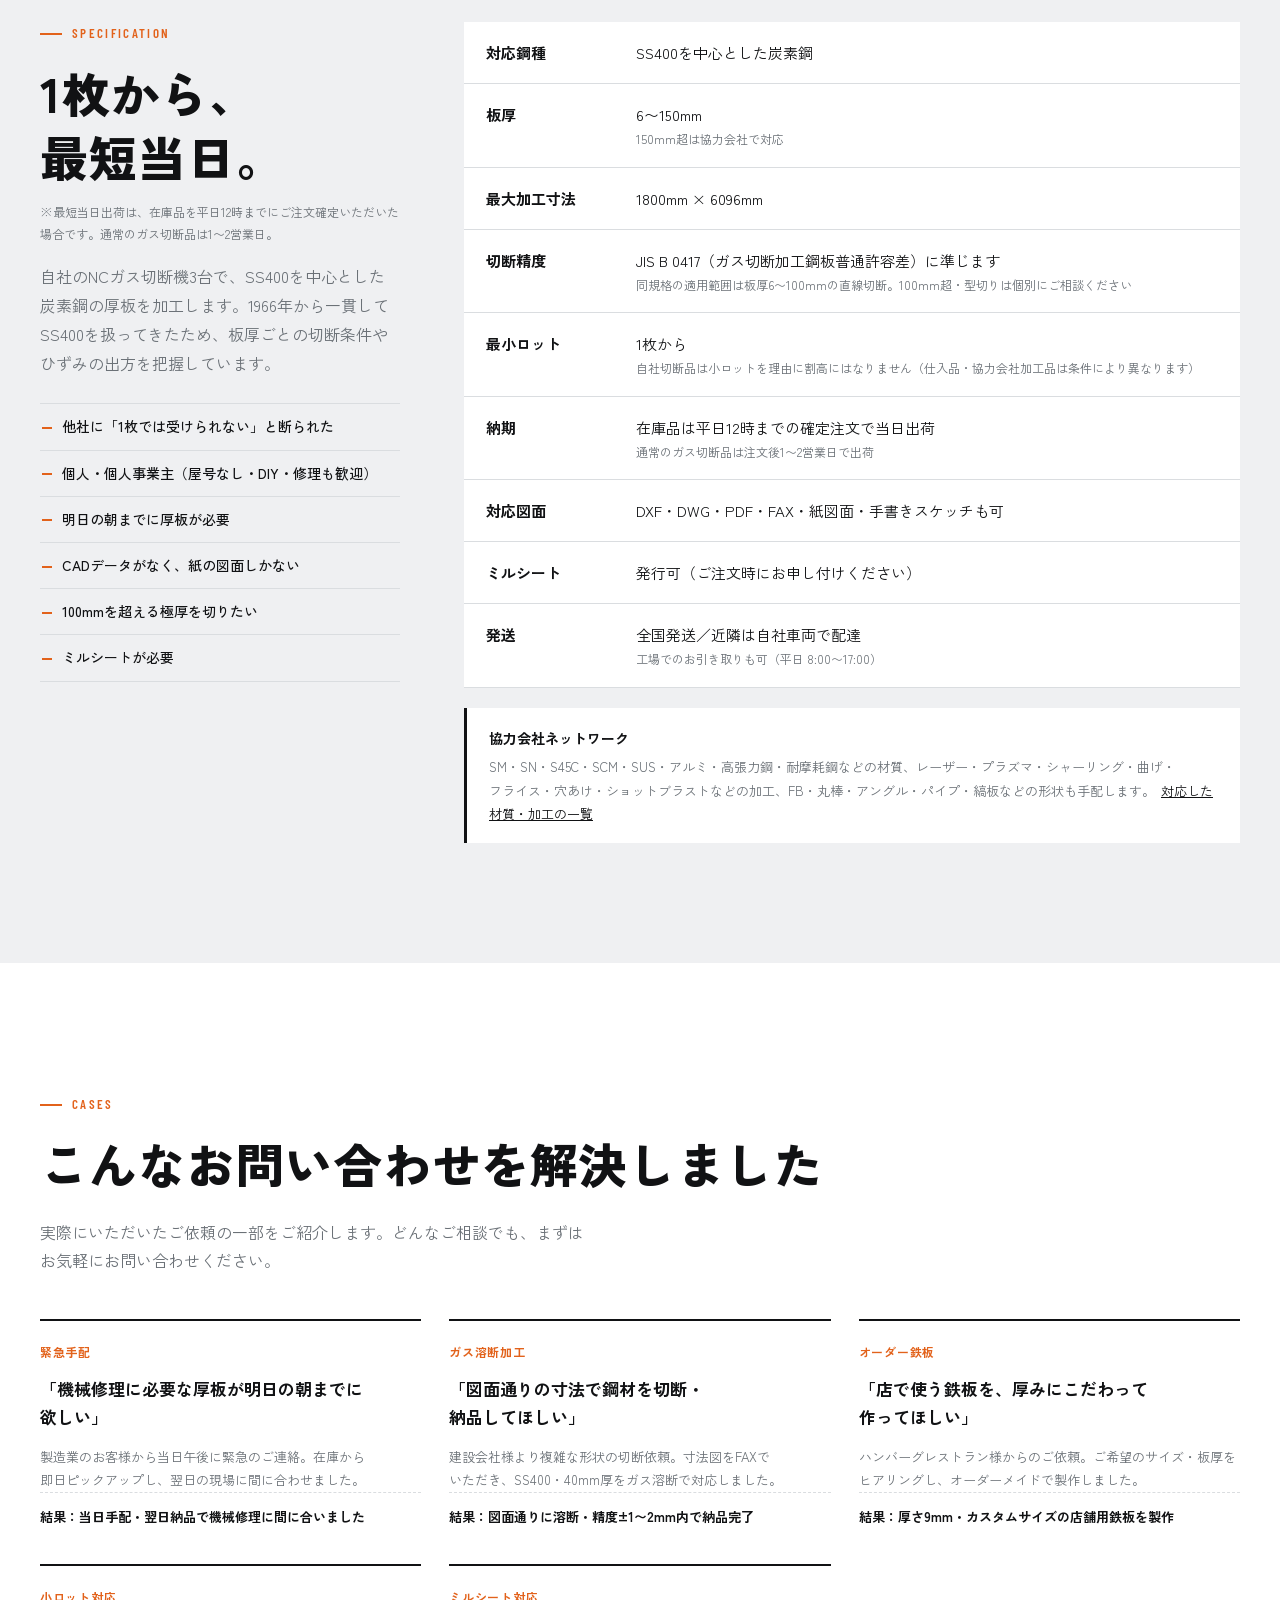
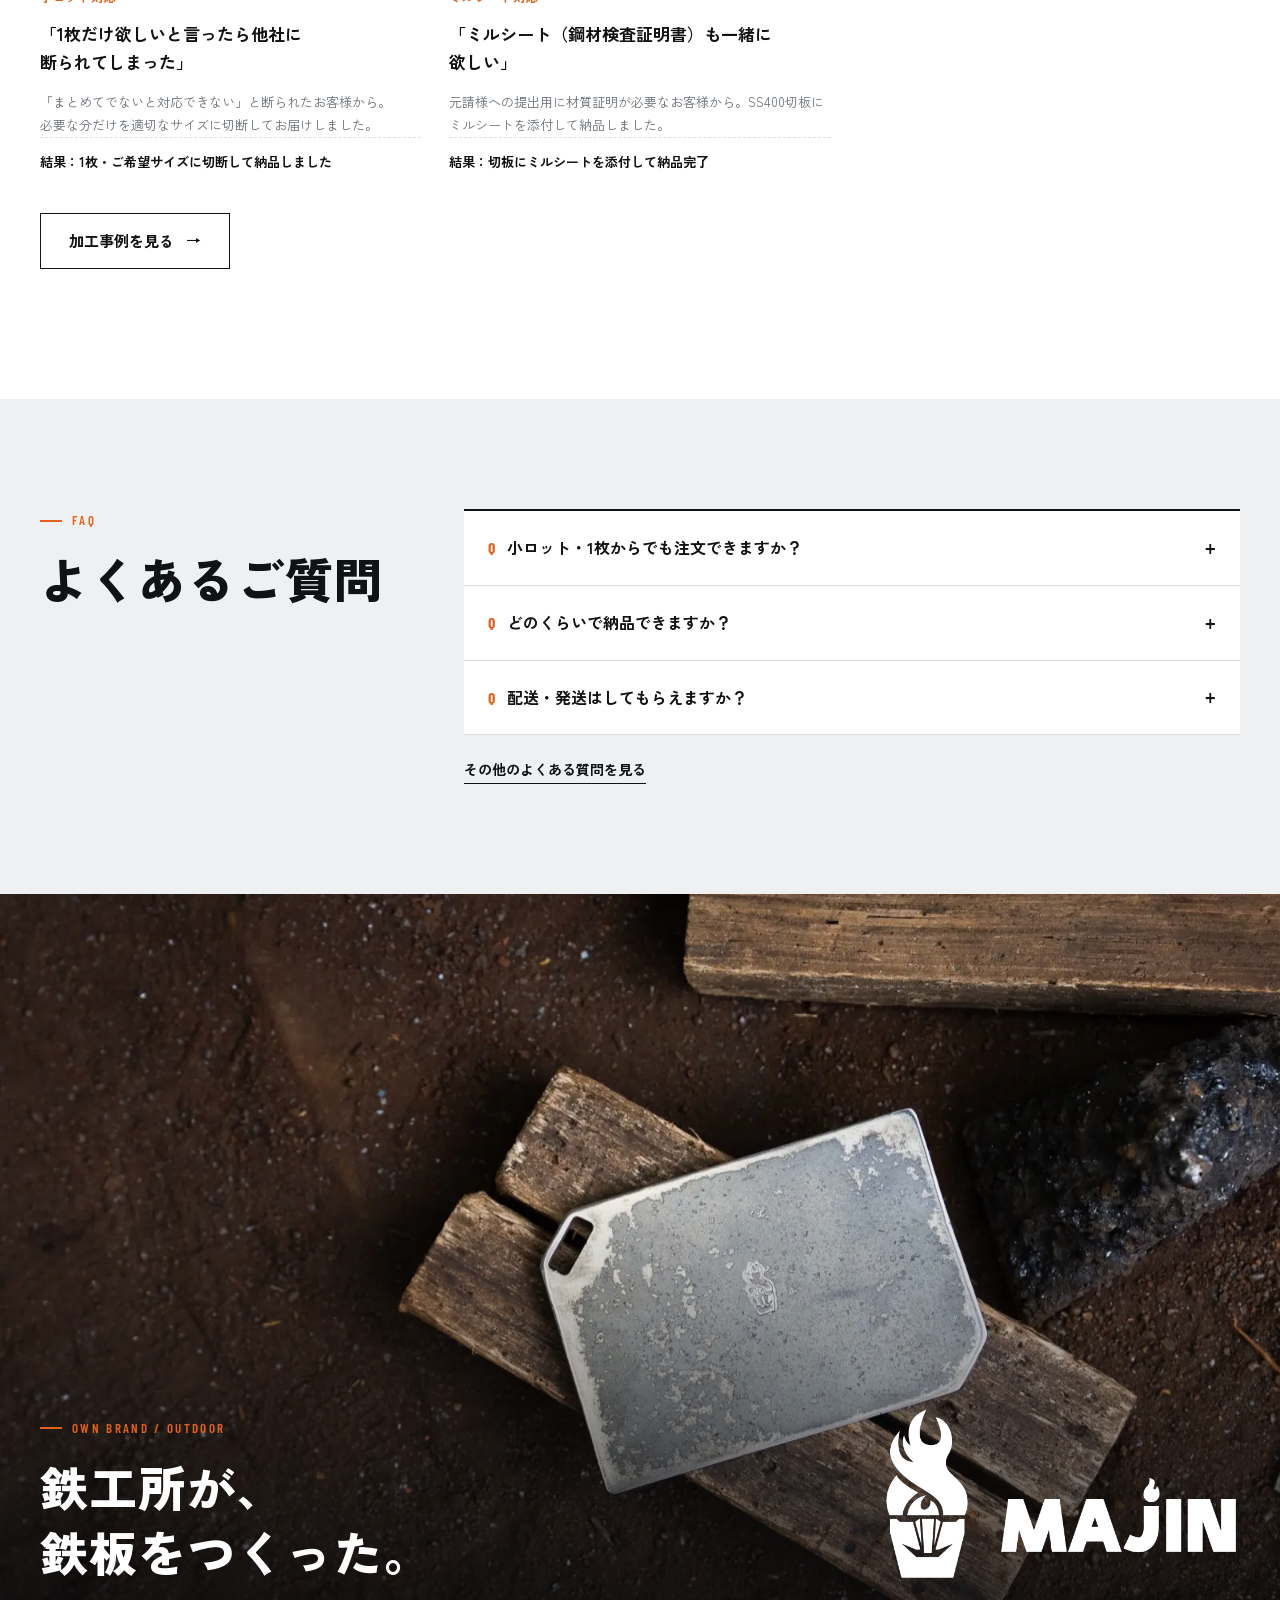
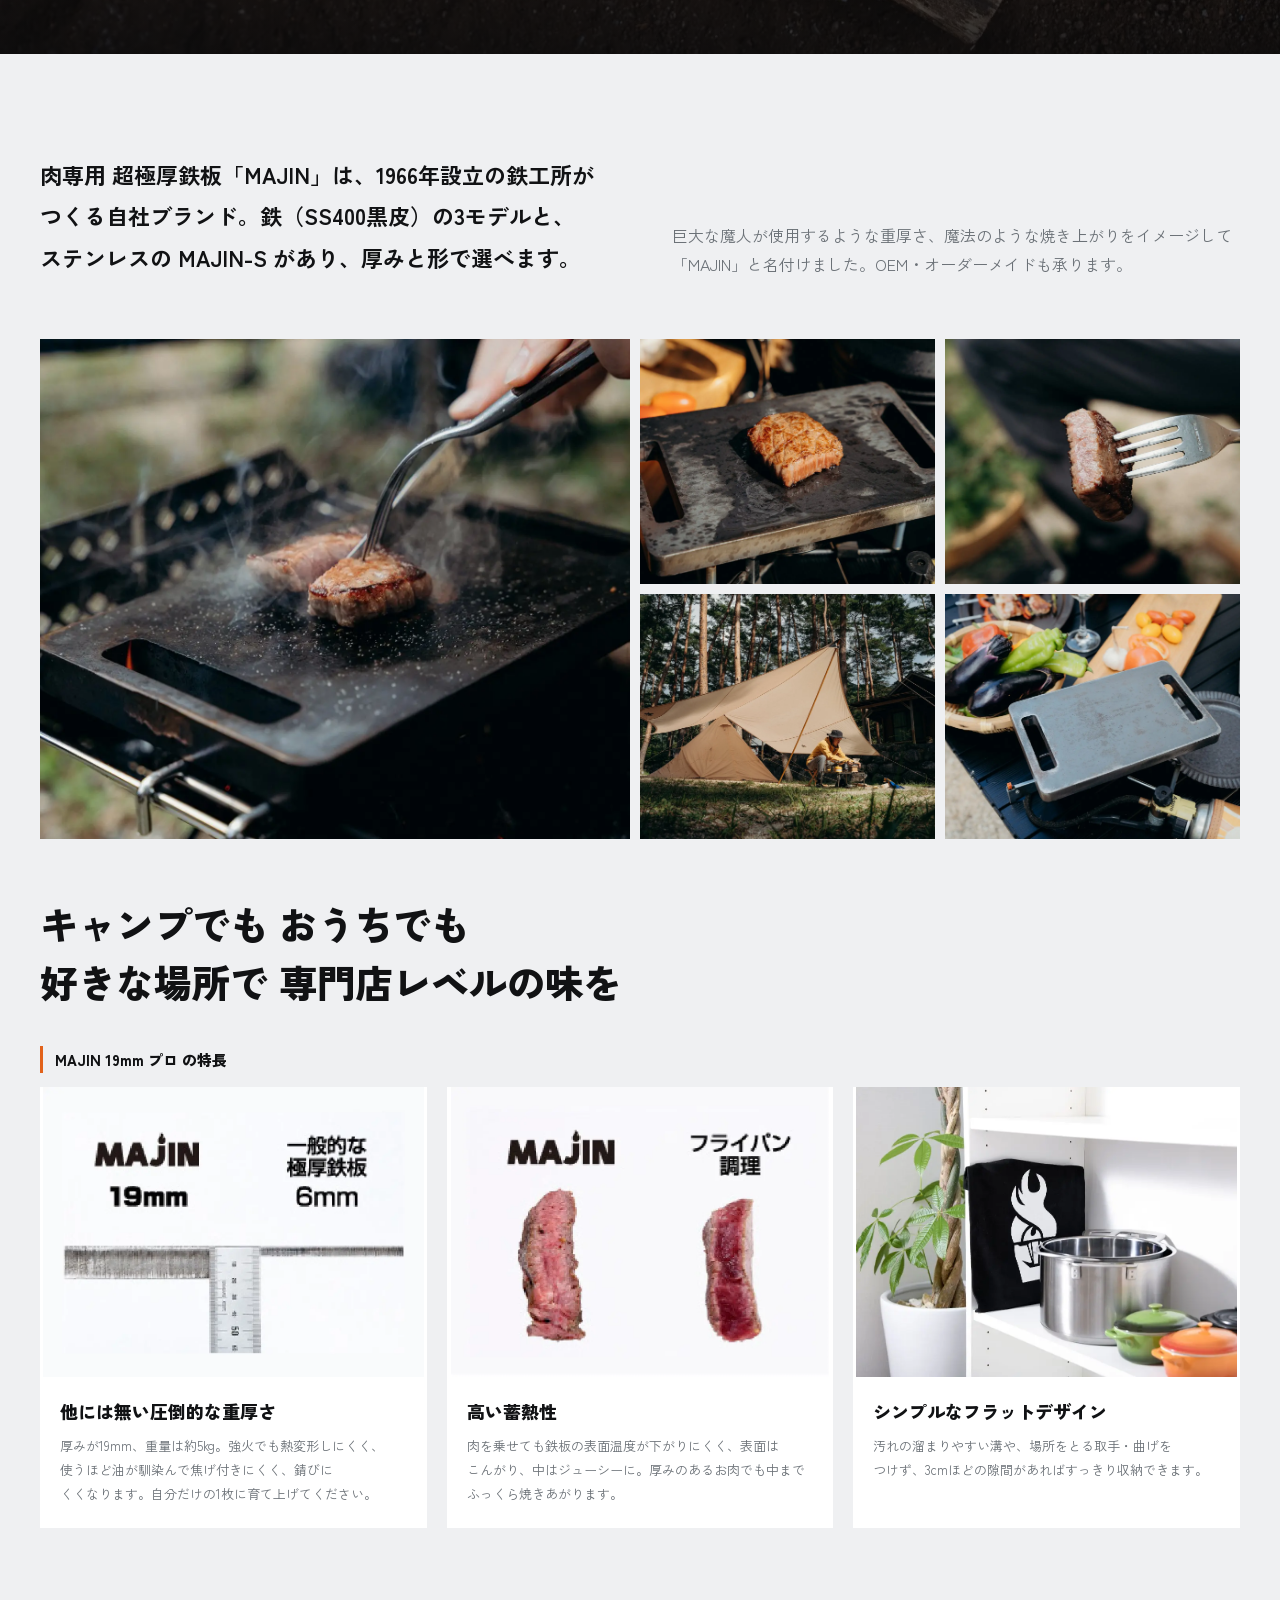
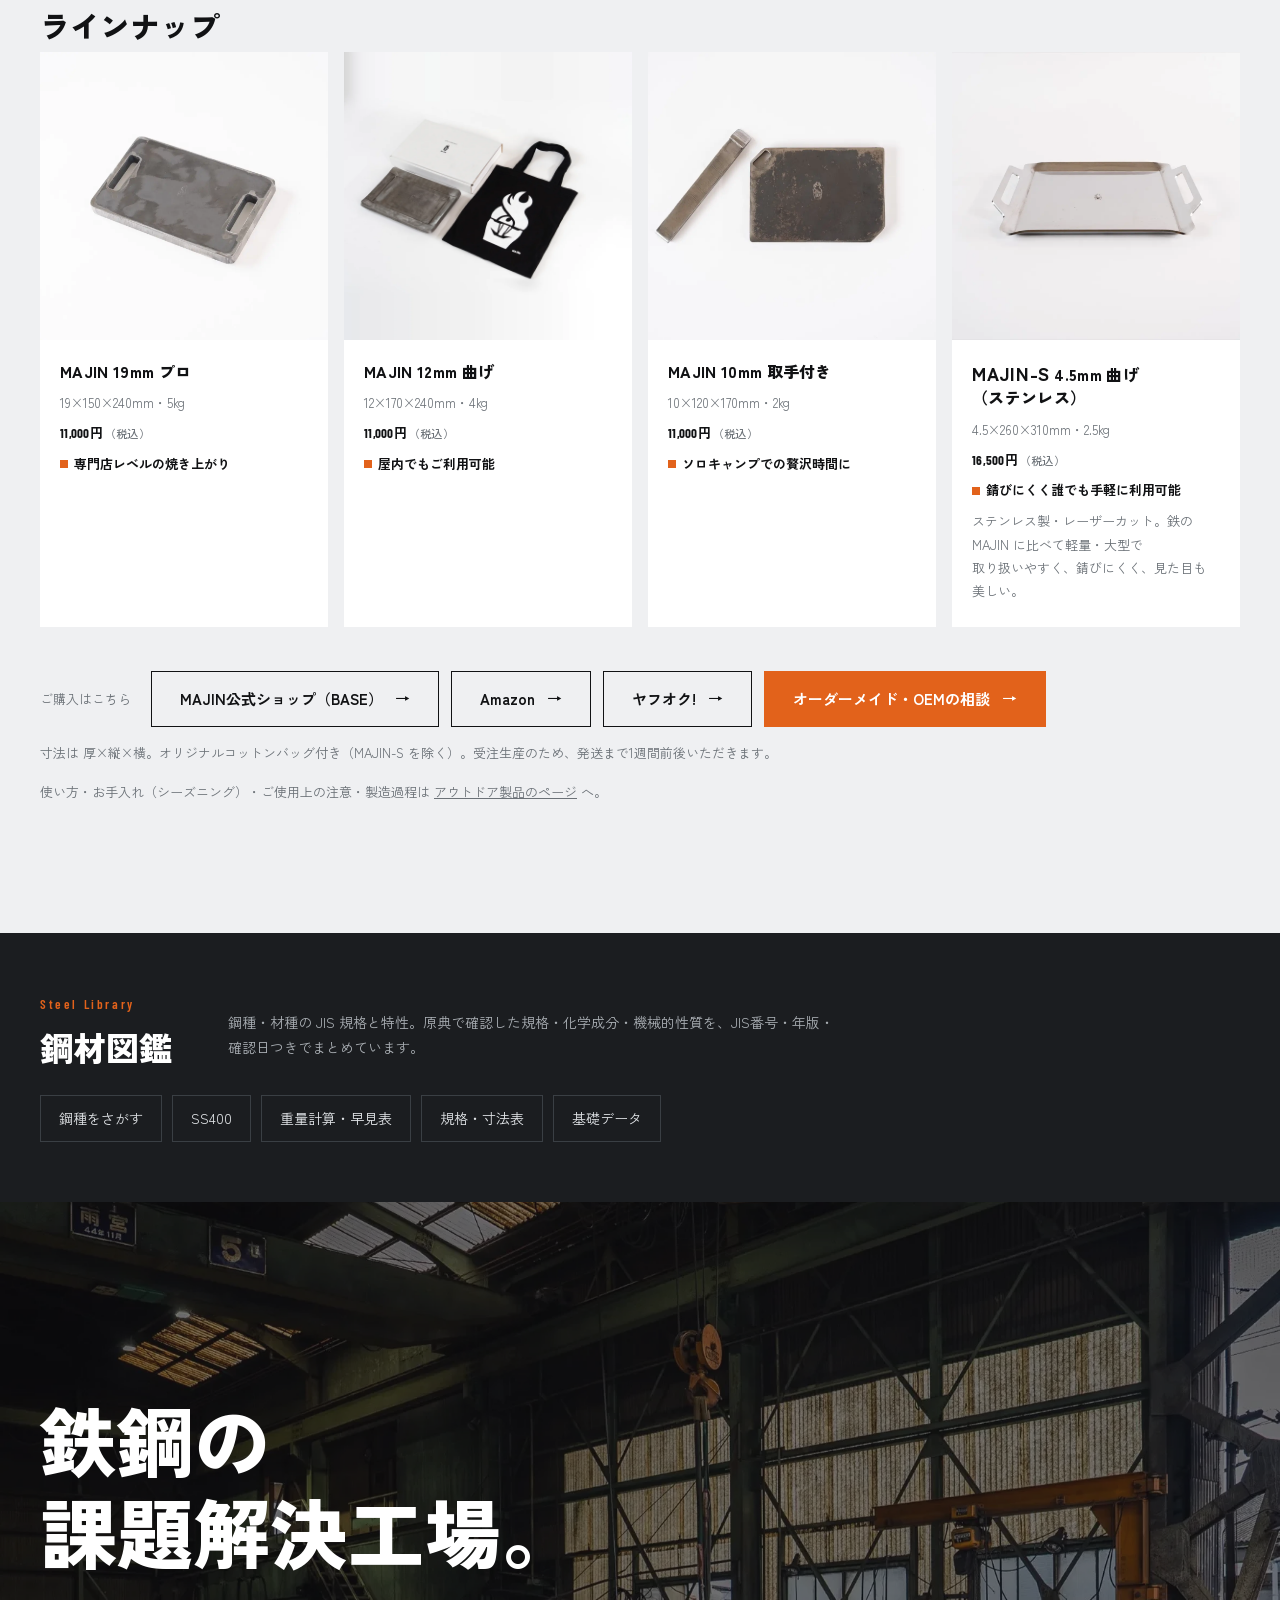
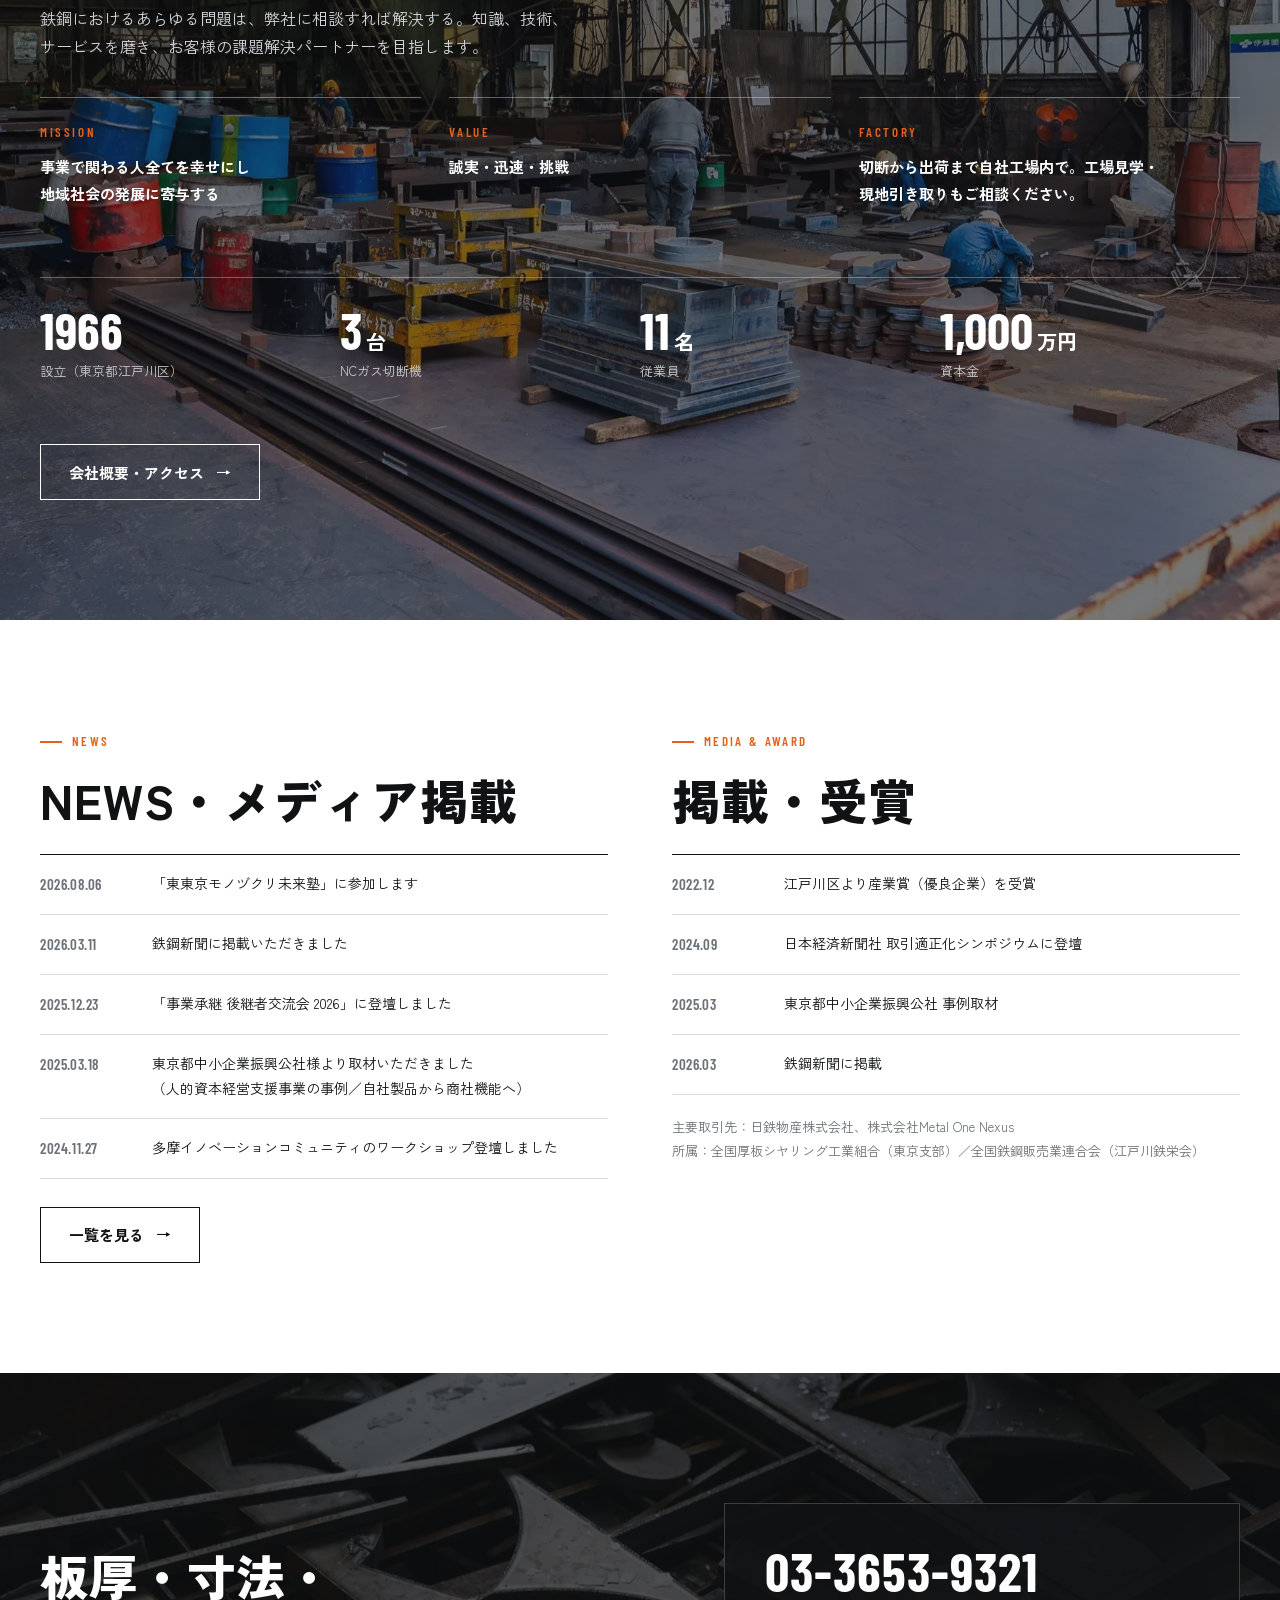
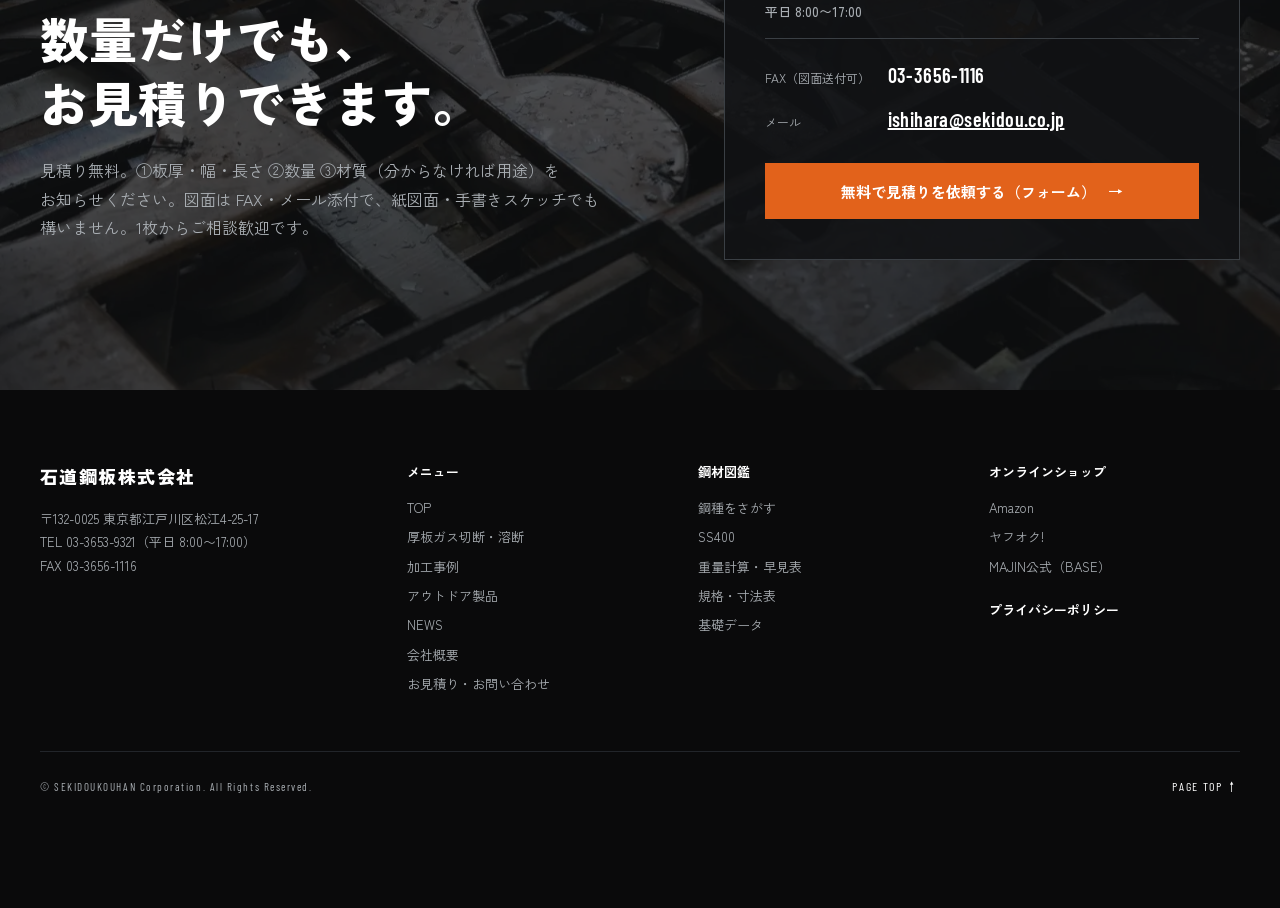
==== commit 56ce735f: "renewal: 「創業」を「設立」に統一（設立60年・設立以来）・会社概要「設立 1966年」 Co-Authored-By: Claude Opus 5.5 <noreply@anthropic." ====
--- a/renewal/index.html
+++ b/renewal/index.html
@@ -534,7 +534,7 @@
         <figure><img src="assets/fire_a.webp" alt="NCガス切断機の炎が厚板を切り進む" loading="lazy"></figure>
         <p class="bz__no">02</p>
         <h3>厚板ガス切断加工</h3>
-        <p class="bz__catch">創業60年の<wbr>経験と<wbr>技術で、<wbr>極厚板を<wbr>図面どおりに。</p>
+        <p class="bz__catch">設立60年の<wbr>経験と<wbr>技術で、<wbr>極厚板を<wbr>図面どおりに。</p>
         <p>極厚板の<wbr>寸法切り・型切りに<wbr>対応。<wbr>複雑な<wbr>形状も<wbr> DXF・DWG・PDF・紙図面から<wbr>そのまま<wbr>製作します。<wbr>板厚150mm超や<wbr> SS400 以外の<wbr>材質も、<wbr>協力会社と<wbr>連携して<wbr>手配します。</p>
         <a class="bz__more" href="work.html">ガス切断に<wbr>ついて</a>
       </article>
